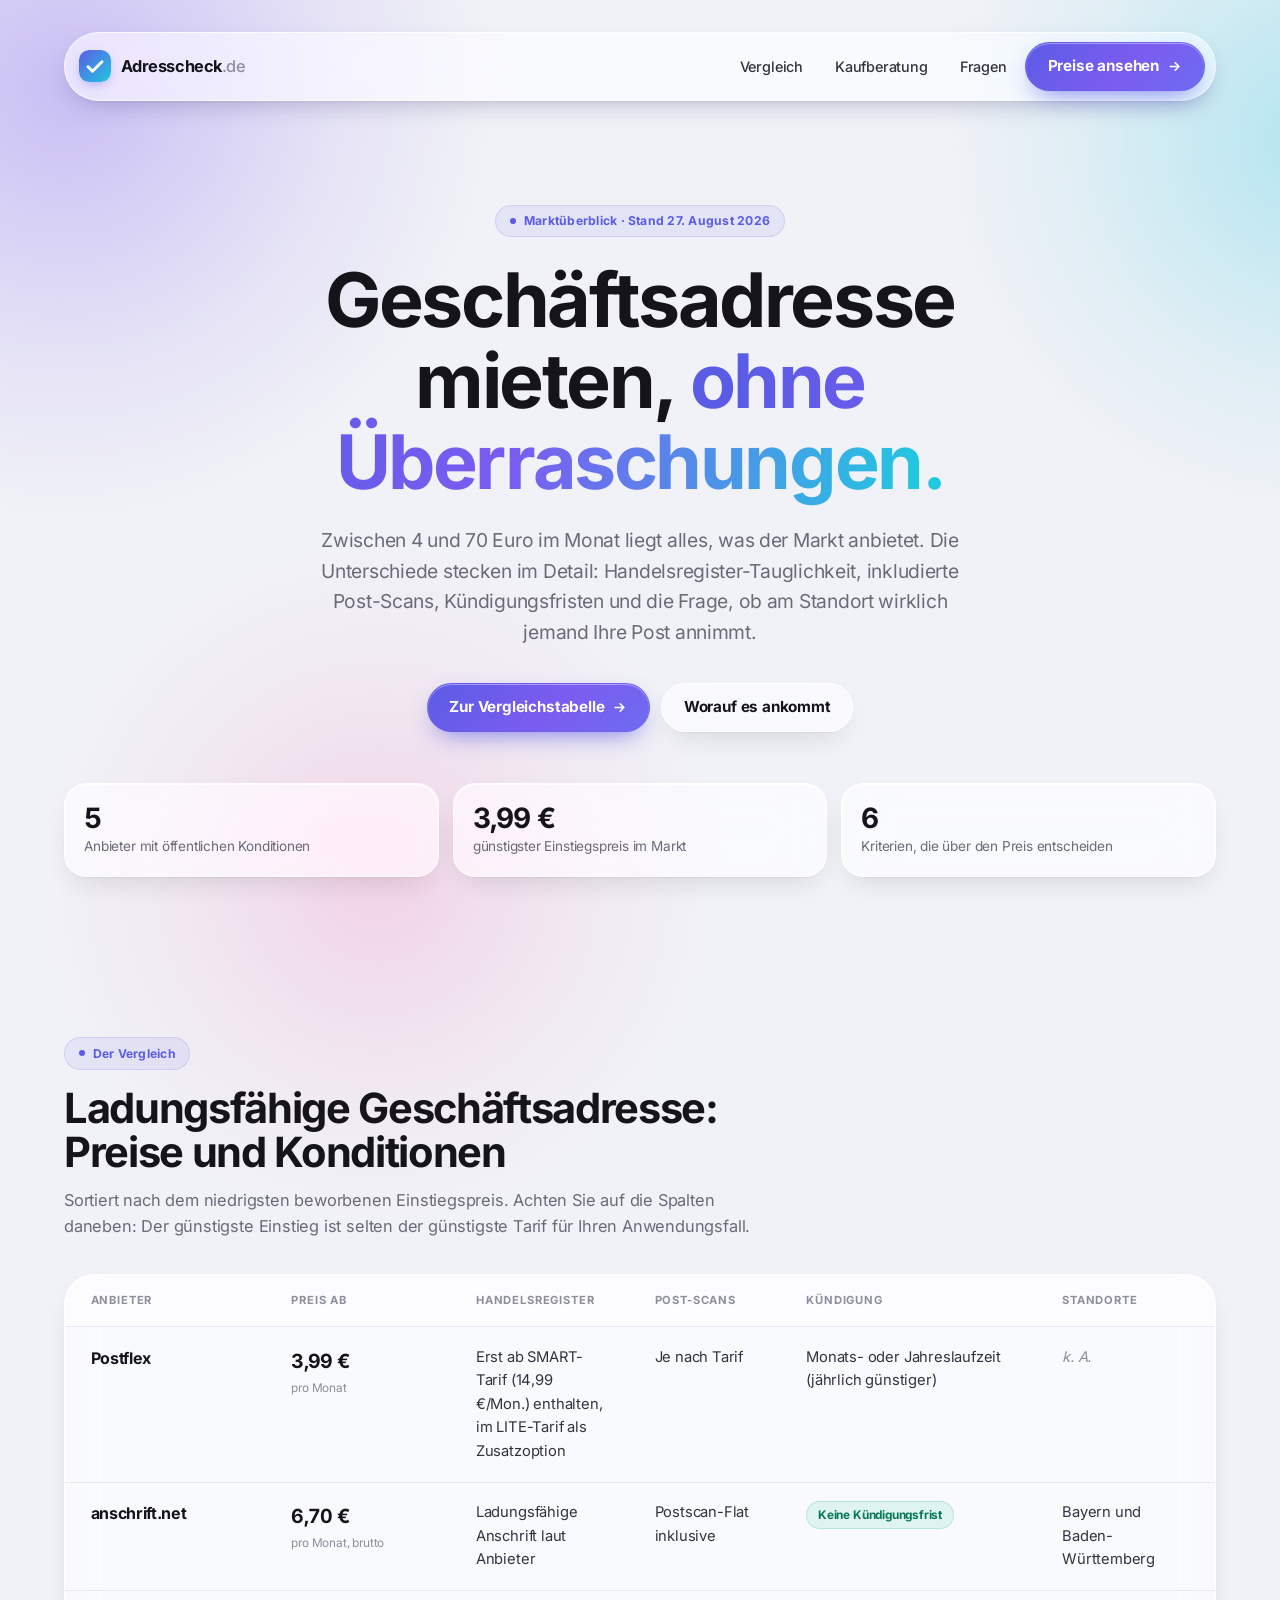
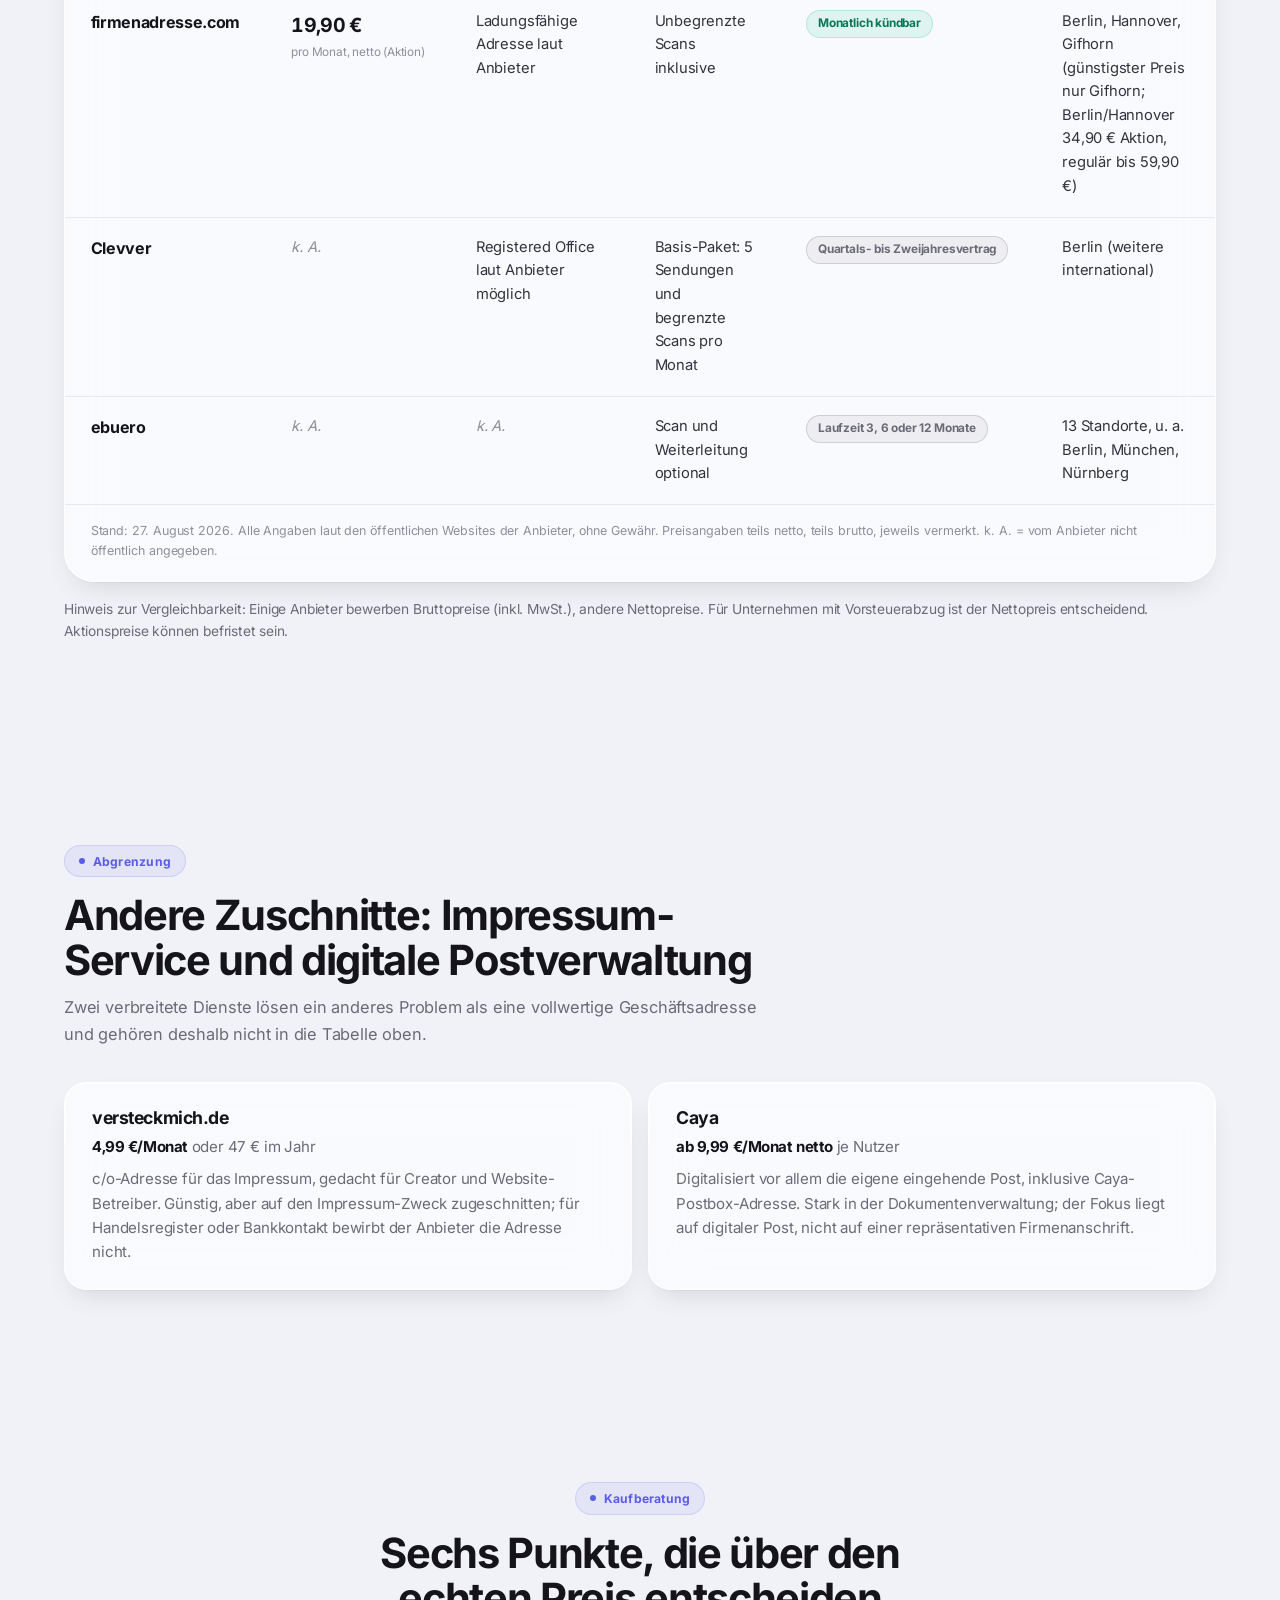
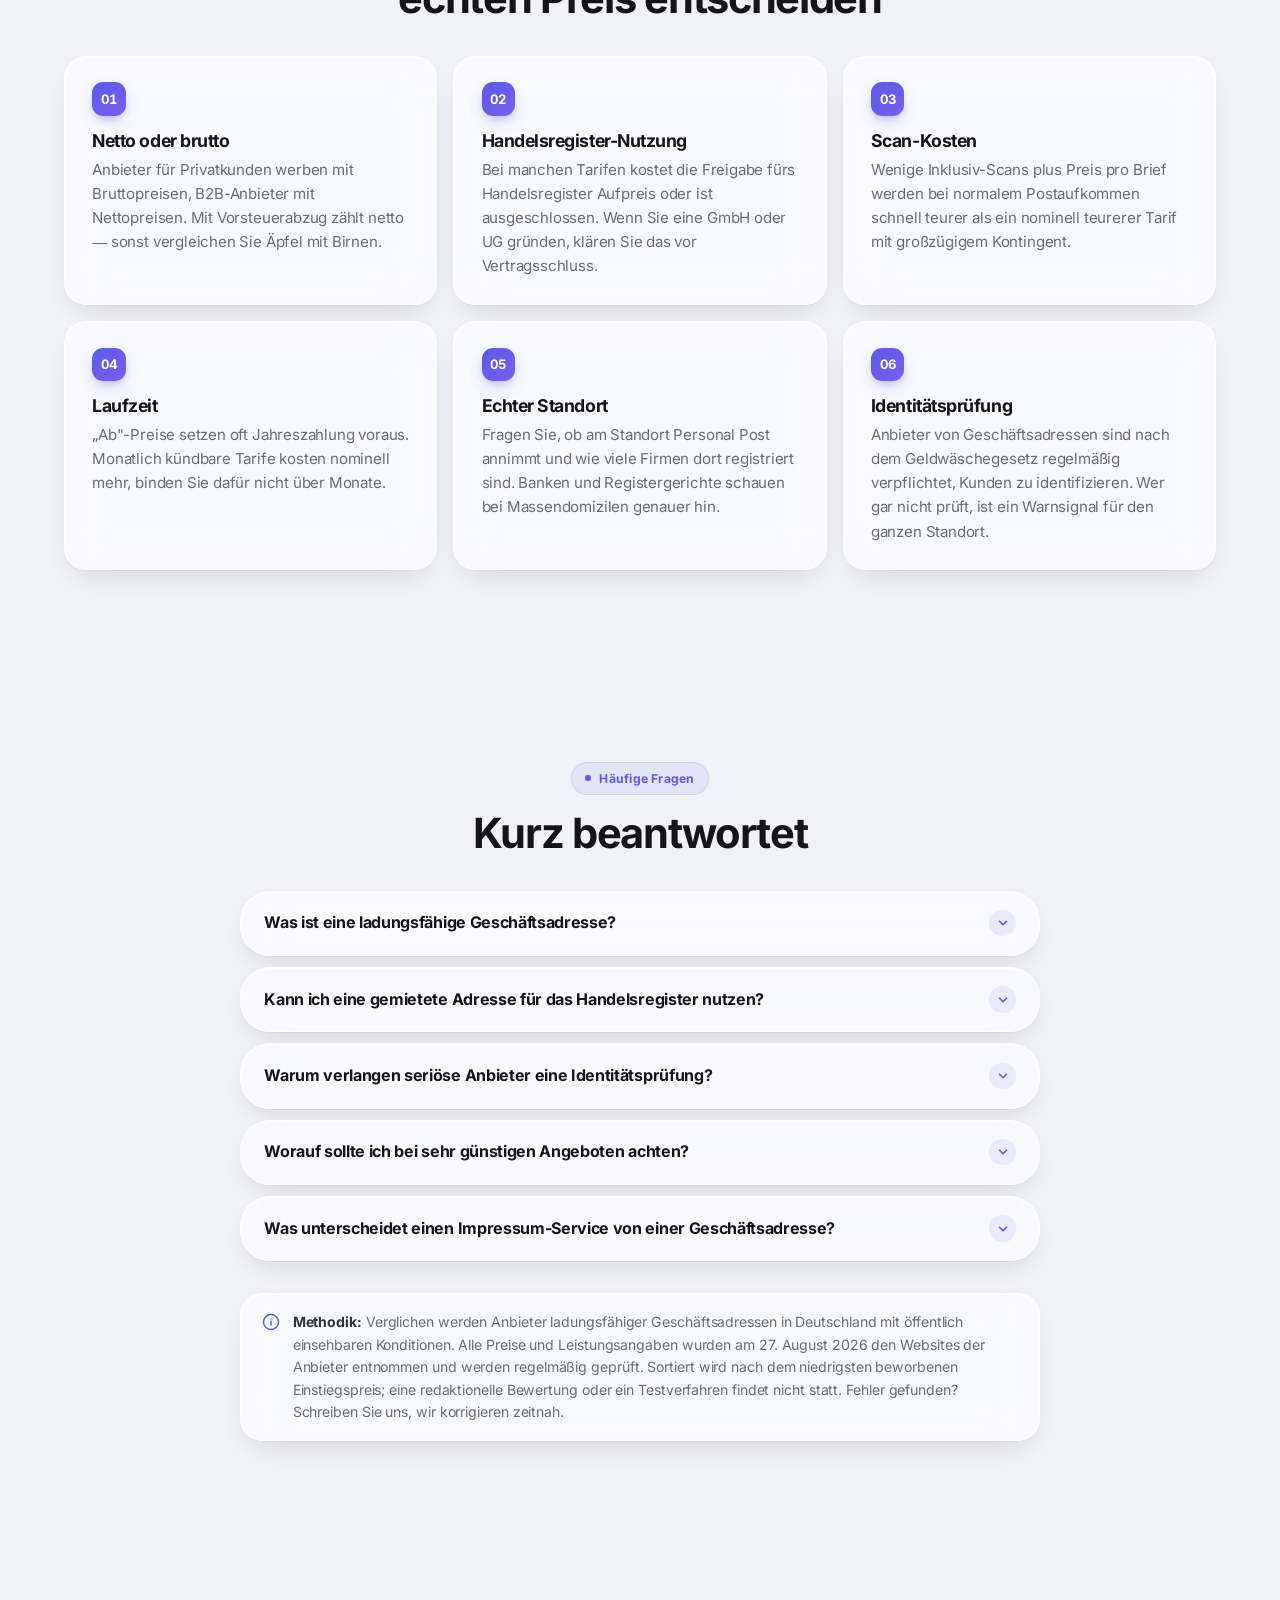
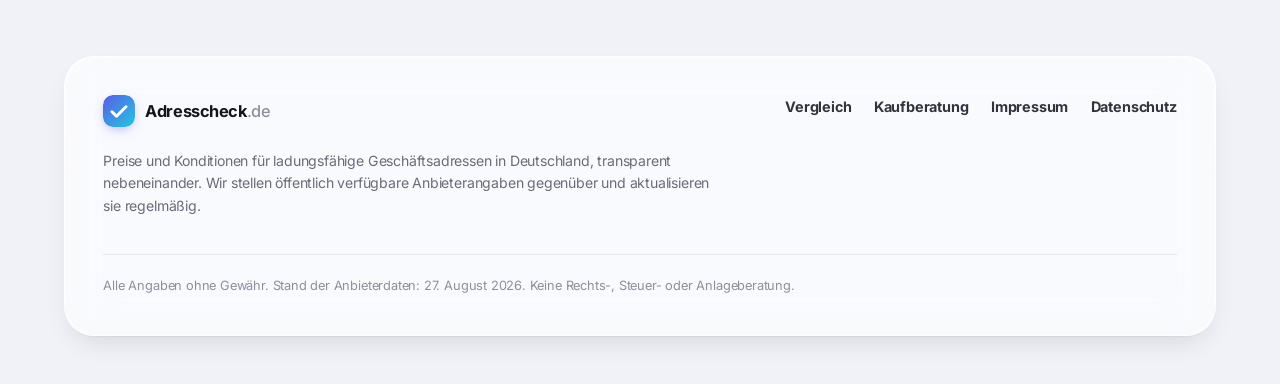
==== index.html @ 8ffc86d8 "Neues Branding Adresscheck + Liquid-Glass-Design, eigenes Angebot entfernt Eigenstaendige Marke (Wor" ====
<!DOCTYPE html>
<html lang="de">
<head>
  <meta charset="utf-8">
  <meta name="viewport" content="width=device-width, initial-scale=1">
  <title>Adresscheck — Geschäftsadresse mieten: Anbieter und Preise im Vergleich 2026</title>
  <meta name="description" content="Ladungsfähige Geschäftsadresse mieten: Anbieter im Preisvergleich (Stand August 2026). Preise, Post-Scans, Kündigungsfristen und Handelsregister-Tauglichkeit auf einen Blick.">
  <link rel="canonical" href="https://geschaeftsadressen-vergleich.de/">
  <meta name="robots" content="index,follow,max-snippet:-1,max-image-preview:large">
  <meta name="theme-color" content="#f1f2f7">
  <script>document.documentElement.classList.add("js");</script>
  <link rel="preload" href="fonts/inter-latin-700-normal.woff2" as="font" type="font/woff2" crossorigin>
  <link rel="stylesheet" href="style.css">
  <link rel="icon" href="data:image/svg+xml,%3Csvg xmlns='http://www.w3.org/2000/svg' viewBox='0 0 64 64'%3E%3Cdefs%3E%3ClinearGradient id='g' x1='0' y1='0' x2='1' y2='1'%3E%3Cstop offset='0' stop-color='%235b5ce6'/%3E%3Cstop offset='1' stop-color='%2322c7e0'/%3E%3C/linearGradient%3E%3C/defs%3E%3Crect width='64' height='64' rx='18' fill='url(%23g)'/%3E%3Cpath d='M18 33.5l9 9 19-19' stroke='white' stroke-width='6' stroke-linecap='round' stroke-linejoin='round' fill='none'/%3E%3C/svg%3E">
  <meta property="og:title" content="Adresscheck — Geschäftsadresse mieten im Vergleich 2026">
  <meta property="og:description" content="Anbieter für ladungsfähige Geschäftsadressen im Preisvergleich: Preise, Scans, Kündigung, Handelsregister-Tauglichkeit.">
  <meta property="og:type" content="website">
  <meta property="og:url" content="https://geschaeftsadressen-vergleich.de/">
  <meta property="og:locale" content="de_DE">
  <script type="application/ld+json">
  {
    "@context": "https://schema.org",
    "@type": "WebSite",
    "name": "Adresscheck",
    "alternateName": "geschaeftsadressen-vergleich.de",
    "url": "https://geschaeftsadressen-vergleich.de/",
    "inLanguage": "de"
  }
  </script>
  <script type="application/ld+json">
  {
    "@context": "https://schema.org",
    "@type": "FAQPage",
    "mainEntity": [
      {
        "@type": "Question",
        "name": "Was ist eine ladungsfähige Geschäftsadresse?",
        "acceptedAnswer": { "@type": "Answer", "text": "Eine ladungsfähige Geschäftsadresse ist eine echte Anschrift, unter der Ihnen Post und förmliche Zustellungen (etwa gerichtliche Schreiben) zugehen können. Sie eignet sich für Impressum, Rechnungen und Behördenkontakt. Ein reines Postfach ist nicht ladungsfähig." }
      },
      {
        "@type": "Question",
        "name": "Kann ich eine gemietete Adresse für das Handelsregister nutzen?",
        "acceptedAnswer": { "@type": "Answer", "text": "Das GmbH-Gesetz verlangt für die Eintragung nur eine inländische Geschäftsanschrift. Nach der Rechtsprechung der Oberlandesgerichte ist auch eine c/o-Adresse eintragungsfähig, wenn unter ihr ein Zustellungsbevollmächtigter erkennbar ist. Wichtig ist, dass am Standort tatsächlich Post angenommen wird. Fragen Sie im Zweifel Ihren Anbieter, ob die Adresse für den Handelsregister-Eintrag freigegeben ist, und klären Sie Details mit Notar oder Anwalt." }
      },
      {
        "@type": "Question",
        "name": "Warum verlangen seriöse Anbieter eine Identitätsprüfung?",
        "acceptedAnswer": { "@type": "Answer", "text": "Anbieter von Geschäftsadressen gelten nach dem Geldwäschegesetz regelmäßig als Verpflichtete und müssen ihre Kunden identifizieren. Eine Identitätsprüfung vor der Freischaltung ist deshalb ein Qualitätsmerkmal: Sie schützt die Adresse davor, durch unseriöse Nutzer belastet zu werden, was allen Kunden am Standort zugutekommt." }
      },
      {
        "@type": "Question",
        "name": "Worauf sollte ich bei sehr günstigen Angeboten achten?",
        "acceptedAnswer": { "@type": "Answer", "text": "Prüfen Sie vier Punkte: ob der Preis netto oder brutto angegeben ist, ob die Handelsregister-Nutzung im Tarif enthalten ist oder Aufpreis kostet, wie viele Post-Scans inklusive sind und ob es sich um einen Aktionspreis oder eine Jahresbindung handelt. Ein niedriger Einstiegspreis kann mit Zusatzkosten pro Brief oder eingeschränkter Nutzung verbunden sein." }
      },
      {
        "@type": "Question",
        "name": "Was unterscheidet einen Impressum-Service von einer Geschäftsadresse?",
        "acceptedAnswer": { "@type": "Answer", "text": "Impressum-Services richten sich an Creator und Website-Betreiber, die ihre Privatadresse nicht im Impressum zeigen wollen. Sie sind günstig, aber meist nicht für Handelsregister, Gewerbeanmeldung oder Bankkontakt gedacht. Eine vollwertige Geschäftsadresse deckt diese Fälle ab und wächst mit, wenn aus dem Projekt ein Unternehmen wird." }
      }
    ]
  }
  </script>
</head>
<body>
  <div class="mesh" aria-hidden="true"><span class="m1"></span><span class="m2"></span><span class="m3"></span></div>

  <header class="site-head" id="siteHead">
    <div class="wrap">
      <div class="head-pill">
        <a class="brand" href="index.html" aria-label="Adresscheck, zur Startseite">
          <svg class="brand-mark" viewBox="0 0 64 64" aria-hidden="true">
            <defs>
              <linearGradient id="bm" x1="0" y1="0" x2="1" y2="1">
                <stop offset="0" stop-color="#5b5ce6"/><stop offset="1" stop-color="#22c7e0"/>
              </linearGradient>
            </defs>
            <rect width="64" height="64" rx="18" fill="url(#bm)"/>
            <path d="M18 33.5l9 9 19-19" stroke="white" stroke-width="6" stroke-linecap="round" stroke-linejoin="round" fill="none"/>
          </svg>
          <span class="brand-name">Adresscheck<span class="tld">.de</span></span>
        </a>
        <nav class="head-nav">
          <a class="head-link" href="#vergleich">Vergleich</a>
          <a class="head-link" href="#kriterien">Kaufberatung</a>
          <a class="head-link" href="#faq">Fragen</a>
          <a class="btn btn-solid" href="#vergleich">Preise ansehen
            <svg class="arrow" width="15" height="15" viewBox="0 0 24 24" fill="none" stroke="currentColor" stroke-width="2.6" stroke-linecap="round" stroke-linejoin="round" aria-hidden="true"><path d="M5 12h14M13 6l6 6-6 6"/></svg>
          </a>
        </nav>
      </div>
    </div>
  </header>

  <main>
    <div class="hero">
      <div class="wrap">
        <span class="eyebrow" data-reveal><span class="dot"></span>Marktüberblick · Stand 27. August 2026</span>
        <h1 data-reveal style="--delay:80ms">Geschäftsadresse mieten, <span class="grad-text">ohne Überraschungen.</span></h1>
        <p class="lede" data-reveal style="--delay:160ms">Zwischen 4 und 70 Euro im Monat liegt alles, was der Markt anbietet. Die Unterschiede stecken im Detail: Handelsregister-Tauglichkeit, inkludierte Post-Scans, Kündigungsfristen und die Frage, ob am Standort wirklich jemand Ihre Post annimmt.</p>
        <div class="hero-actions" data-reveal style="--delay:240ms">
          <a class="btn btn-solid" href="#vergleich">Zur Vergleichstabelle
            <svg class="arrow" width="15" height="15" viewBox="0 0 24 24" fill="none" stroke="currentColor" stroke-width="2.6" stroke-linecap="round" stroke-linejoin="round" aria-hidden="true"><path d="M5 12h14M13 6l6 6-6 6"/></svg>
          </a>
          <a class="btn btn-glass" href="#kriterien">Worauf es ankommt</a>
        </div>
        <div class="stat-row">
          <div class="stat glass" data-reveal style="--delay:320ms">
            <span class="num">5</span>
            <span class="lab">Anbieter mit öffentlichen Konditionen</span>
          </div>
          <div class="stat glass" data-reveal style="--delay:380ms">
            <span class="num">3,99 €</span>
            <span class="lab">günstigster Einstiegspreis im Markt</span>
          </div>
          <div class="stat glass" data-reveal style="--delay:440ms">
            <span class="num">6</span>
            <span class="lab">Kriterien, die über den Preis entscheiden</span>
          </div>
        </div>
      </div>
    </div>

    <section id="vergleich">
      <div class="wrap">
        <div class="section-head" data-reveal>
          <span class="eyebrow"><span class="dot"></span>Der Vergleich</span>
          <h2>Ladungsfähige Geschäftsadresse: Preise und Konditionen</h2>
          <p>Sortiert nach dem niedrigsten beworbenen Einstiegspreis. Achten Sie auf die Spalten daneben: Der günstigste Einstieg ist selten der günstigste Tarif für Ihren Anwendungsfall.</p>
        </div>

        <div class="table-card glass" data-reveal style="--delay:100ms">
          <div class="tablewrap">
            <table>
              <caption>Stand: 27. August 2026. Alle Angaben laut den öffentlichen Websites der Anbieter, ohne Gewähr. Preisangaben teils netto, teils brutto, jeweils vermerkt. k.&nbsp;A. = vom Anbieter nicht öffentlich angegeben.</caption>
              <thead>
                <tr>
                  <th scope="col">Anbieter</th>
                  <th scope="col">Preis ab</th>
                  <th scope="col">Handelsregister</th>
                  <th scope="col">Post-Scans</th>
                  <th scope="col">Kündigung</th>
                  <th scope="col">Standorte</th>
                </tr>
              </thead>
              <tbody>
                <tr>
                  <td class="anbieter" data-label="Anbieter">Postflex</td>
                  <td class="preis" data-label="Preis ab"><span class="val">3,99 €</span><span class="unit">pro Monat</span></td>
                  <td data-label="Handelsregister">Erst ab SMART-Tarif (14,99 €/Mon.) enthalten, im LITE-Tarif als Zusatzoption</td>
                  <td data-label="Post-Scans">Je nach Tarif</td>
                  <td data-label="Kündigung">Monats- oder Jahreslaufzeit (jährlich günstiger)</td>
                  <td data-label="Standorte"><span class="ka">k.&nbsp;A.</span></td>
                </tr>
                <tr>
                  <td class="anbieter" data-label="Anbieter">anschrift.net</td>
                  <td class="preis" data-label="Preis ab"><span class="val">6,70 €</span><span class="unit">pro Monat, brutto</span></td>
                  <td data-label="Handelsregister">Ladungsfähige Anschrift laut Anbieter</td>
                  <td data-label="Post-Scans">Postscan-Flat inklusive</td>
                  <td data-label="Kündigung"><span class="chip">Keine Kündigungsfrist</span></td>
                  <td data-label="Standorte">Bayern und Baden-Württemberg</td>
                </tr>
                <tr>
                  <td class="anbieter" data-label="Anbieter">firmenadresse.com</td>
                  <td class="preis" data-label="Preis ab"><span class="val">19,90 €</span><span class="unit">pro Monat, netto (Aktion)</span></td>
                  <td data-label="Handelsregister">Ladungsfähige Adresse laut Anbieter</td>
                  <td data-label="Post-Scans">Unbegrenzte Scans inklusive</td>
                  <td data-label="Kündigung"><span class="chip">Monatlich kündbar</span></td>
                  <td data-label="Standorte">Berlin, Hannover, Gifhorn (günstigster Preis nur Gifhorn; Berlin/Hannover 34,90 € Aktion, regulär bis 59,90 €)</td>
                </tr>
                <tr>
                  <td class="anbieter" data-label="Anbieter">Clevver</td>
                  <td class="preis" data-label="Preis ab"><span class="ka">k.&nbsp;A.</span></td>
                  <td data-label="Handelsregister">Registered Office laut Anbieter möglich</td>
                  <td data-label="Post-Scans">Basis-Paket: 5 Sendungen und begrenzte Scans pro Monat</td>
                  <td data-label="Kündigung"><span class="chip neutral">Quartals- bis Zweijahresvertrag</span></td>
                  <td data-label="Standorte">Berlin (weitere international)</td>
                </tr>
                <tr>
                  <td class="anbieter" data-label="Anbieter">ebuero</td>
                  <td class="preis" data-label="Preis ab"><span class="ka">k.&nbsp;A.</span></td>
                  <td data-label="Handelsregister"><span class="ka">k.&nbsp;A.</span></td>
                  <td data-label="Post-Scans">Scan und Weiterleitung optional</td>
                  <td data-label="Kündigung"><span class="chip neutral">Laufzeit 3, 6 oder 12 Monate</span></td>
                  <td data-label="Standorte">13 Standorte, u.&nbsp;a. Berlin, München, Nürnberg</td>
                </tr>
              </tbody>
            </table>
          </div>
        </div>
        <p class="note" data-reveal>Hinweis zur Vergleichbarkeit: Einige Anbieter bewerben Bruttopreise (inkl. MwSt.), andere Nettopreise. Für Unternehmen mit Vorsteuerabzug ist der Nettopreis entscheidend. Aktionspreise können befristet sein.</p>
      </div>
    </section>

    <section>
      <div class="wrap">
        <div class="section-head" data-reveal>
          <span class="eyebrow"><span class="dot"></span>Abgrenzung</span>
          <h2>Andere Zuschnitte: Impressum-Service und digitale Postverwaltung</h2>
          <p>Zwei verbreitete Dienste lösen ein anderes Problem als eine vollwertige Geschäftsadresse und gehören deshalb nicht in die Tabelle oben.</p>
        </div>
        <div class="grid two">
          <article class="card glass" data-reveal>
            <h3>versteckmich.de</h3>
            <p><span class="price">4,99 €/Monat</span> oder 47 € im Jahr</p>
            <p>c/o-Adresse für das Impressum, gedacht für Creator und Website-Betreiber. Günstig, aber auf den Impressum-Zweck zugeschnitten; für Handelsregister oder Bankkontakt bewirbt der Anbieter die Adresse nicht.</p>
          </article>
          <article class="card glass" data-reveal style="--delay:110ms">
            <h3>Caya</h3>
            <p><span class="price">ab 9,99 €/Monat netto</span> je Nutzer</p>
            <p>Digitalisiert vor allem die eigene eingehende Post, inklusive Caya-Postbox-Adresse. Stark in der Dokumentenverwaltung; der Fokus liegt auf digitaler Post, nicht auf einer repräsentativen Firmenanschrift.</p>
          </article>
        </div>
      </div>
    </section>

    <section id="kriterien">
      <div class="wrap">
        <div class="section-head center" data-reveal>
          <span class="eyebrow"><span class="dot"></span>Kaufberatung</span>
          <h2>Sechs Punkte, die über den echten Preis entscheiden</h2>
        </div>
        <div class="grid three">
          <article class="card glass" data-reveal>
            <span class="idx">01</span>
            <h3>Netto oder brutto</h3>
            <p>Anbieter für Privatkunden werben mit Bruttopreisen, B2B-Anbieter mit Nettopreisen. Mit Vorsteuerabzug zählt netto — sonst vergleichen Sie Äpfel mit Birnen.</p>
          </article>
          <article class="card glass" data-reveal style="--delay:70ms">
            <span class="idx">02</span>
            <h3>Handelsregister-Nutzung</h3>
            <p>Bei manchen Tarifen kostet die Freigabe fürs Handelsregister Aufpreis oder ist ausgeschlossen. Wenn Sie eine GmbH oder UG gründen, klären Sie das vor Vertragsschluss.</p>
          </article>
          <article class="card glass" data-reveal style="--delay:140ms">
            <span class="idx">03</span>
            <h3>Scan-Kosten</h3>
            <p>Wenige Inklusiv-Scans plus Preis pro Brief werden bei normalem Postaufkommen schnell teurer als ein nominell teurerer Tarif mit großzügigem Kontingent.</p>
          </article>
          <article class="card glass" data-reveal>
            <span class="idx">04</span>
            <h3>Laufzeit</h3>
            <p>„Ab"-Preise setzen oft Jahreszahlung voraus. Monatlich kündbare Tarife kosten nominell mehr, binden Sie dafür nicht über Monate.</p>
          </article>
          <article class="card glass" data-reveal style="--delay:70ms">
            <span class="idx">05</span>
            <h3>Echter Standort</h3>
            <p>Fragen Sie, ob am Standort Personal Post annimmt und wie viele Firmen dort registriert sind. Banken und Registergerichte schauen bei Massendomizilen genauer hin.</p>
          </article>
          <article class="card glass" data-reveal style="--delay:140ms">
            <span class="idx">06</span>
            <h3>Identitätsprüfung</h3>
            <p>Anbieter von Geschäftsadressen sind nach dem Geldwäschegesetz regelmäßig verpflichtet, Kunden zu identifizieren. Wer gar nicht prüft, ist ein Warnsignal für den ganzen Standort.</p>
          </article>
        </div>
      </div>
    </section>

    <section id="faq">
      <div class="wrap-narrow">
        <div class="section-head center" data-reveal>
          <span class="eyebrow"><span class="dot"></span>Häufige Fragen</span>
          <h2>Kurz beantwortet</h2>
        </div>
        <div class="faq">
          <details class="glass" data-reveal>
            <summary>Was ist eine ladungsfähige Geschäftsadresse?
              <span class="chev"><svg width="14" height="14" viewBox="0 0 24 24" fill="none" stroke="currentColor" stroke-width="2.8" stroke-linecap="round" stroke-linejoin="round" aria-hidden="true"><path d="m6 9 6 6 6-6"/></svg></span>
            </summary>
            <div class="faq-body"><div><p>Eine echte Anschrift, unter der Ihnen Post und förmliche Zustellungen (etwa gerichtliche Schreiben) zugehen können. Sie eignet sich für Impressum, Rechnungen und Behördenkontakt. Ein reines Postfach ist nicht ladungsfähig.</p></div></div>
          </details>
          <details class="glass" data-reveal>
            <summary>Kann ich eine gemietete Adresse für das Handelsregister nutzen?
              <span class="chev"><svg width="14" height="14" viewBox="0 0 24 24" fill="none" stroke="currentColor" stroke-width="2.8" stroke-linecap="round" stroke-linejoin="round" aria-hidden="true"><path d="m6 9 6 6 6-6"/></svg></span>
            </summary>
            <div class="faq-body"><div><p>Das GmbH-Gesetz verlangt für die Eintragung nur eine inländische Geschäftsanschrift. Nach der Rechtsprechung der Oberlandesgerichte ist auch eine c/o-Adresse eintragungsfähig, wenn unter ihr ein Zustellungsbevollmächtigter erkennbar ist. Wichtig ist, dass am Standort tatsächlich Post angenommen wird. Fragen Sie im Zweifel Ihren Anbieter, ob die Adresse für den Handelsregister-Eintrag freigegeben ist, und klären Sie Details mit Notar oder Anwalt.</p></div></div>
          </details>
          <details class="glass" data-reveal>
            <summary>Warum verlangen seriöse Anbieter eine Identitätsprüfung?
              <span class="chev"><svg width="14" height="14" viewBox="0 0 24 24" fill="none" stroke="currentColor" stroke-width="2.8" stroke-linecap="round" stroke-linejoin="round" aria-hidden="true"><path d="m6 9 6 6 6-6"/></svg></span>
            </summary>
            <div class="faq-body"><div><p>Anbieter von Geschäftsadressen gelten nach dem Geldwäschegesetz regelmäßig als Verpflichtete und müssen ihre Kunden identifizieren. Eine Identitätsprüfung vor der Freischaltung ist deshalb ein Qualitätsmerkmal: Sie schützt die Adresse davor, durch unseriöse Nutzer belastet zu werden, was allen Kunden am Standort zugutekommt.</p></div></div>
          </details>
          <details class="glass" data-reveal>
            <summary>Worauf sollte ich bei sehr günstigen Angeboten achten?
              <span class="chev"><svg width="14" height="14" viewBox="0 0 24 24" fill="none" stroke="currentColor" stroke-width="2.8" stroke-linecap="round" stroke-linejoin="round" aria-hidden="true"><path d="m6 9 6 6 6-6"/></svg></span>
            </summary>
            <div class="faq-body"><div><p>Prüfen Sie vier Punkte: ob der Preis netto oder brutto angegeben ist, ob die Handelsregister-Nutzung im Tarif enthalten ist oder Aufpreis kostet, wie viele Post-Scans inklusive sind und ob es sich um einen Aktionspreis oder eine Jahresbindung handelt. Ein niedriger Einstiegspreis kann mit Zusatzkosten pro Brief oder eingeschränkter Nutzung verbunden sein.</p></div></div>
          </details>
          <details class="glass" data-reveal>
            <summary>Was unterscheidet einen Impressum-Service von einer Geschäftsadresse?
              <span class="chev"><svg width="14" height="14" viewBox="0 0 24 24" fill="none" stroke="currentColor" stroke-width="2.8" stroke-linecap="round" stroke-linejoin="round" aria-hidden="true"><path d="m6 9 6 6 6-6"/></svg></span>
            </summary>
            <div class="faq-body"><div><p>Impressum-Services richten sich an Creator und Website-Betreiber, die ihre Privatadresse nicht im Impressum zeigen wollen. Sie sind günstig, aber meist nicht für Handelsregister, Gewerbeanmeldung oder Bankkontakt gedacht. Eine vollwertige Geschäftsadresse deckt diese Fälle ab und wächst mit, wenn aus dem Projekt ein Unternehmen wird.</p></div></div>
          </details>
        </div>

        <div class="disclosure glass" data-reveal style="margin-top:2rem">
          <svg width="18" height="18" viewBox="0 0 24 24" fill="none" stroke="currentColor" stroke-width="2" stroke-linecap="round" stroke-linejoin="round" aria-hidden="true"><circle cx="12" cy="12" r="10"/><path d="M12 16v-5M12 8h.01"/></svg>
          <div><strong>Methodik:</strong> Verglichen werden Anbieter ladungsfähiger Geschäftsadressen in Deutschland mit öffentlich einsehbaren Konditionen. Alle Preise und Leistungsangaben wurden am 27. August 2026 den Websites der Anbieter entnommen und werden regelmäßig geprüft. Sortiert wird nach dem niedrigsten beworbenen Einstiegspreis; eine redaktionelle Bewertung oder ein Testverfahren findet nicht statt. Fehler gefunden? Schreiben Sie uns, wir korrigieren zeitnah.</div>
        </div>
      </div>
    </section>
  </main>

  <footer class="site">
    <div class="wrap">
      <div class="foot-card glass">
        <div class="foot-top">
          <div>
            <a class="brand" href="index.html" style="margin-bottom:.7rem">
              <svg class="brand-mark" viewBox="0 0 64 64" aria-hidden="true">
                <defs><linearGradient id="bm2" x1="0" y1="0" x2="1" y2="1"><stop offset="0" stop-color="#5b5ce6"/><stop offset="1" stop-color="#22c7e0"/></linearGradient></defs>
                <rect width="64" height="64" rx="18" fill="url(#bm2)"/>
                <path d="M18 33.5l9 9 19-19" stroke="white" stroke-width="6" stroke-linecap="round" stroke-linejoin="round" fill="none"/>
              </svg>
              <span class="brand-name">Adresscheck<span class="tld">.de</span></span>
            </a>
            <p>Preise und Konditionen für ladungsfähige Geschäftsadressen in Deutschland, transparent nebeneinander. Wir stellen öffentlich verfügbare Anbieterangaben gegenüber und aktualisieren sie regelmäßig.</p>
          </div>
          <nav>
            <a href="#vergleich">Vergleich</a>
            <a href="#kriterien">Kaufberatung</a>
            <a href="impressum.html">Impressum</a>
            <a href="datenschutz.html">Datenschutz</a>
          </nav>
        </div>
        <div class="foot-legal">
          Alle Angaben ohne Gewähr. Stand der Anbieterdaten: 27. August 2026. Keine Rechts-, Steuer- oder Anlageberatung.
        </div>
      </div>
    </div>
  </footer>

  <script src="main.js" defer></script>
</body>
</html>
---- style.css ----
/* ============================================================
   Adresscheck — Liquid-Glass-Design
   Helle Mesh-Flaeche, schwebende Glasflaechen, weiche Federungen.
   Fonts: System (SF Pro auf Apple) mit lokal gebundeltem Inter als
   Fallback — kein Font-CDN, kein Tracking, kein Consent noetig.
   ============================================================ */

@font-face {
  font-family: "Inter";
  font-style: normal;
  font-weight: 400;
  font-display: swap;
  src: url("fonts/inter-latin-400-normal.woff2") format("woff2");
  unicode-range: U+0000-00FF, U+2013, U+2019, U+201E, U+201C, U+20AC;
}
@font-face {
  font-family: "Inter";
  font-style: normal;
  font-weight: 500;
  font-display: swap;
  src: url("fonts/inter-latin-500-normal.woff2") format("woff2");
  unicode-range: U+0000-00FF, U+2013, U+2019, U+201E, U+201C, U+20AC;
}
@font-face {
  font-family: "Inter";
  font-style: normal;
  font-weight: 700;
  font-display: swap;
  src: url("fonts/inter-latin-700-normal.woff2") format("woff2");
  unicode-range: U+0000-00FF, U+2013, U+2019, U+201E, U+201C, U+20AC;
}
@font-face {
  font-family: "Inter";
  font-style: normal;
  font-weight: 800;
  font-display: swap;
  src: url("fonts/inter-latin-800-normal.woff2") format("woff2");
  unicode-range: U+0000-00FF, U+2013, U+2019, U+201E, U+201C, U+20AC;
}

:root {
  --ink: #14141a;
  --ink-2: #33333d;
  --muted: #6b6b78;
  --muted-2: #8e8e9c;
  --canvas: #f1f2f7;
  --line: rgba(20, 20, 26, 0.08);
  --line-strong: rgba(20, 20, 26, 0.14);

  --brand: #5b5ce6;
  --brand-2: #7b5cf0;
  --cyan: #22c7e0;
  --pink: #f472b6;
  --good: #10b981;

  /* Glas */
  --glass: rgba(255, 255, 255, 0.62);
  --glass-strong: rgba(255, 255, 255, 0.8);
  --glass-line: rgba(255, 255, 255, 0.75);
  --glass-blur: saturate(180%) blur(24px);

  --r-lg: 30px;
  --r-md: 22px;
  --r-sm: 14px;

  --shadow-glass: 0 1px 1px rgba(20, 20, 26, 0.04), 0 12px 30px -12px rgba(20, 20, 26, 0.16);
  --shadow-float: 0 2px 4px rgba(20, 20, 26, 0.05), 0 28px 60px -24px rgba(30, 25, 90, 0.35);

  /* Apple-typische Feder */
  --spring: cubic-bezier(0.32, 0.72, 0, 1);

  --font: -apple-system, BlinkMacSystemFont, "SF Pro Display", "SF Pro Text",
    "Segoe UI Variable Display", "Segoe UI", Inter, Roboto, sans-serif;
}

* { box-sizing: border-box; }
html { scroll-behavior: smooth; scroll-padding-top: 6.5rem; }

body {
  margin: 0;
  background: var(--canvas);
  color: var(--ink);
  font-family: var(--font);
  font-size: 17px;
  line-height: 1.6;
  letter-spacing: -0.011em;
  -webkit-font-smoothing: antialiased;
  text-rendering: optimizeLegibility;
  overflow-x: hidden;
}

/* ---------- Mesh-Hintergrund (fix, ohne filter:blur) ---------- */
.mesh {
  position: fixed;
  inset: -20%;
  z-index: -2;
  pointer-events: none;
}
.mesh span {
  position: absolute;
  display: block;
  border-radius: 50%;
  will-change: transform;
}
.mesh .m1 {
  width: 70vw; height: 70vw;
  top: -14vw; left: -10vw;
  background: radial-gradient(circle at 50% 50%, rgba(123, 92, 240, 0.34), rgba(123, 92, 240, 0.1) 42%, transparent 68%);
  animation: float1 34s var(--spring) infinite alternate;
}
.mesh .m2 {
  width: 62vw; height: 62vw;
  top: -6vw; right: -14vw;
  background: radial-gradient(circle at 50% 50%, rgba(34, 199, 224, 0.3), rgba(34, 199, 224, 0.08) 44%, transparent 68%);
  animation: float2 40s var(--spring) infinite alternate;
}
.mesh .m3 {
  width: 55vw; height: 55vw;
  bottom: -12vw; left: 22vw;
  background: radial-gradient(circle at 50% 50%, rgba(244, 114, 182, 0.24), rgba(244, 114, 182, 0.06) 44%, transparent 68%);
  animation: float3 46s var(--spring) infinite alternate;
}
@keyframes float1 { from { transform: none; } to { transform: translate3d(6vw, 5vw, 0) scale(1.12); } }
@keyframes float2 { from { transform: none; } to { transform: translate3d(-7vw, 7vw, 0) scale(1.16); } }
@keyframes float3 { from { transform: none; } to { transform: translate3d(5vw, -5vw, 0) scale(1.1); } }

/* ---------- Layout ---------- */
.wrap { width: min(72rem, 100% - clamp(1.6rem, 6vw, 5rem)); margin-inline: auto; }
.wrap-narrow { width: min(50rem, 100% - clamp(1.6rem, 6vw, 5rem)); margin-inline: auto; }
section { padding: clamp(3.2rem, 8vw, 6rem) 0; }

a { color: var(--brand); text-decoration: none; }
a:hover { color: var(--brand-2); }
a:focus-visible, button:focus-visible, summary:focus-visible {
  outline: 2.5px solid var(--brand);
  outline-offset: 3px;
  border-radius: 8px;
}
h1, h2, h3 { margin: 0; line-height: 1.08; letter-spacing: -0.032em; text-wrap: balance; font-weight: 700; }
p { margin: 0.7rem 0; }

.grad-text {
  background: linear-gradient(102deg, var(--brand) 8%, var(--brand-2) 45%, var(--cyan) 96%);
  -webkit-background-clip: text;
  background-clip: text;
  color: transparent;
}

.eyebrow {
  display: inline-flex;
  align-items: center;
  gap: 0.5rem;
  font-size: 0.76rem;
  font-weight: 600;
  letter-spacing: 0.02em;
  color: var(--brand);
  background: rgba(91, 92, 230, 0.09);
  border: 1px solid rgba(91, 92, 230, 0.16);
  border-radius: 999px;
  padding: 0.34rem 0.85rem;
}
.eyebrow .dot { width: 6px; height: 6px; border-radius: 50%; background: currentColor; }

/* ---------- Glas-Grundform ---------- */
.glass {
  background: var(--glass);
  -webkit-backdrop-filter: var(--glass-blur);
  backdrop-filter: var(--glass-blur);
  border: 1px solid var(--glass-line);
  border-radius: var(--r-lg);
  box-shadow: var(--shadow-glass);
  position: relative;
}
/* Spekular-Kante oben — der typische Liquid-Glass-Lichtsaum */
.glass::before {
  content: "";
  position: absolute;
  inset: 0;
  border-radius: inherit;
  padding: 1px;
  background: linear-gradient(180deg, rgba(255, 255, 255, 0.95), rgba(255, 255, 255, 0) 42%);
  -webkit-mask: linear-gradient(#000 0 0) content-box, linear-gradient(#000 0 0);
  -webkit-mask-composite: xor;
  mask: linear-gradient(#000 0 0) content-box, linear-gradient(#000 0 0);
  mask-composite: exclude;
  pointer-events: none;
}

/* ---------- Reveals ---------- */
html.js [data-reveal] {
  opacity: 0;
  transform: translateY(22px) scale(0.985);
  transition: opacity 0.85s var(--spring), transform 0.85s var(--spring);
  transition-delay: var(--delay, 0ms);
}
html.js [data-reveal].is-visible { opacity: 1; transform: none; }
@media (prefers-reduced-motion: reduce) {
  html { scroll-behavior: auto; }
  html.js [data-reveal] { opacity: 1; transform: none; transition: none; }
  *, *::before, *::after { animation: none !important; }
}

/* ---------- Header: schwebende Glas-Pille ---------- */
.site-head {
  position: sticky;
  top: clamp(0.6rem, 1.4vw, 1rem);
  z-index: 100;
  padding-top: clamp(0.6rem, 1.4vw, 1rem);
}
.head-pill {
  display: flex;
  align-items: center;
  justify-content: space-between;
  gap: 1rem;
  padding: 0.55rem 0.65rem 0.55rem 0.85rem;
  border-radius: 999px;
  background: rgba(255, 255, 255, 0.58);
  -webkit-backdrop-filter: saturate(180%) blur(20px);
  backdrop-filter: saturate(180%) blur(20px);
  border: 1px solid rgba(255, 255, 255, 0.7);
  box-shadow: 0 1px 1px rgba(20, 20, 26, 0.04), 0 10px 30px -14px rgba(30, 25, 90, 0.4);
  transition: background 0.5s var(--spring), box-shadow 0.5s var(--spring), transform 0.5s var(--spring);
}
.site-head.is-scrolled .head-pill {
  background: rgba(255, 255, 255, 0.78);
  box-shadow: 0 1px 1px rgba(20, 20, 26, 0.05), 0 16px 40px -18px rgba(30, 25, 90, 0.5);
}
.brand { display: inline-flex; align-items: center; gap: 0.62rem; color: var(--ink); }
.brand:hover { color: var(--ink); }
.brand-mark { width: 32px; height: 32px; border-radius: 10px; display: block; flex: none; box-shadow: 0 4px 12px -4px rgba(91, 92, 230, 0.6); }
.brand-name { font-weight: 700; font-size: 1.02rem; letter-spacing: -0.026em; }
.brand-name .tld { color: var(--muted-2); font-weight: 500; }
.head-nav { display: flex; align-items: center; gap: 0.3rem; }
.head-link {
  font-size: 0.9rem;
  font-weight: 500;
  color: var(--ink-2);
  padding: 0.5rem 0.85rem;
  border-radius: 999px;
  transition: background 0.3s var(--spring), color 0.3s var(--spring);
}
.head-link:hover { background: rgba(20, 20, 26, 0.05); color: var(--ink); }
@media (max-width: 720px) {
  .head-link { display: none; }
  .head-pill .btn { white-space: nowrap; font-size: 0.88rem; padding: 0.6rem 1.05rem; }
  .brand-name { font-size: 0.95rem; }
}
@media (max-width: 380px) { .brand-name .tld { display: none; } }

/* ---------- Buttons ---------- */
.btn {
  display: inline-flex;
  align-items: center;
  gap: 0.5rem;
  font-family: inherit;
  font-size: 0.95rem;
  font-weight: 600;
  letter-spacing: -0.012em;
  border-radius: 999px;
  padding: 0.72rem 1.35rem;
  border: 1px solid transparent;
  position: relative;
  overflow: hidden;
  transition: transform 0.45s var(--spring), box-shadow 0.45s var(--spring), background 0.3s ease;
  cursor: pointer;
}
.btn-solid {
  background: linear-gradient(135deg, var(--brand), var(--brand-2) 55%, #6d6bf0);
  color: #fff;
  box-shadow: 0 1px 1px rgba(255, 255, 255, 0.4) inset, 0 10px 26px -10px rgba(91, 92, 230, 0.85);
}
.btn-solid:hover { color: #fff; transform: translateY(-2px) scale(1.015); box-shadow: 0 1px 1px rgba(255,255,255,0.5) inset, 0 16px 34px -10px rgba(91, 92, 230, 0.95); }
.btn-solid::after { /* Specular-Sweep */
  content: "";
  position: absolute;
  top: 0; left: -60%;
  width: 40%; height: 100%;
  background: linear-gradient(100deg, transparent, rgba(255, 255, 255, 0.45), transparent);
  transform: skewX(-18deg);
  transition: left 0.75s var(--spring);
}
.btn-solid:hover::after { left: 120%; }
.btn-glass {
  background: rgba(255, 255, 255, 0.55);
  -webkit-backdrop-filter: saturate(180%) blur(18px);
  backdrop-filter: saturate(180%) blur(18px);
  border-color: rgba(255, 255, 255, 0.8);
  color: var(--ink);
  box-shadow: var(--shadow-glass);
}
.btn-glass:hover { color: var(--ink); transform: translateY(-2px); background: rgba(255, 255, 255, 0.72); }
.btn .arrow { transition: transform 0.45s var(--spring); }
.btn:hover .arrow { transform: translateX(4px); }

/* ---------- Hero ---------- */
.hero { padding: clamp(4.5rem, 11vw, 7.5rem) 0 clamp(2.6rem, 6vw, 4rem); text-align: center; }
.hero h1 {
  font-size: clamp(2.5rem, 6.6vw, 4.7rem);
  font-weight: 700;
  margin: 1.35rem auto 0;
  max-width: 15ch;
}
.hero .lede {
  margin: 1.4rem auto 0;
  max-width: 40rem;
  font-size: clamp(1.03rem, 1.5vw, 1.2rem);
  color: var(--muted);
  letter-spacing: -0.014em;
}
.hero-actions { margin-top: 2.2rem; display: flex; flex-wrap: wrap; gap: 0.7rem; justify-content: center; }

.stat-row {
  margin-top: 3.2rem;
  display: grid;
  grid-template-columns: repeat(3, 1fr);
  gap: 0.85rem;
}
@media (max-width: 640px) { .stat-row { grid-template-columns: 1fr; } }
.stat {
  border-radius: var(--r-md);
  padding: 1.15rem 1.2rem;
  text-align: left;
}
.stat .num {
  display: block;
  font-size: 1.75rem;
  font-weight: 700;
  letter-spacing: -0.04em;
  font-variant-numeric: tabular-nums;
  line-height: 1.1;
}
.stat .lab { display: block; margin-top: 0.15rem; font-size: 0.85rem; color: var(--muted); }

/* ---------- Section-Kopf ---------- */
.section-head { max-width: 44rem; margin-bottom: 2.2rem; }
.section-head.center { margin-inline: auto; text-align: center; }
.section-head h2 { font-size: clamp(1.75rem, 3.6vw, 2.6rem); margin-top: 1rem; }
.section-head p { color: var(--muted); margin-bottom: 0; font-size: 1.02rem; }

/* ---------- Tabelle ---------- */
.table-card { border-radius: var(--r-lg); overflow: hidden; }
.tablewrap { overflow-x: auto; border-radius: inherit; }
table { border-collapse: collapse; width: 100%; min-width: 58rem; font-size: 0.92rem; }
caption {
  caption-side: bottom;
  text-align: left;
  font-size: 0.78rem;
  color: var(--muted-2);
  padding: 1rem 1.6rem 1.25rem;
  border-top: 1px solid var(--line);
  letter-spacing: -0.006em;
}
thead th {
  text-align: left;
  font-size: 0.7rem;
  font-weight: 600;
  text-transform: uppercase;
  letter-spacing: 0.075em;
  color: var(--muted-2);
  padding: 1.05rem 1.6rem;
  border-bottom: 1px solid var(--line);
  white-space: nowrap;
  background: rgba(255, 255, 255, 0.4);
}
tbody td { padding: 1.15rem 1.6rem; border-bottom: 1px solid var(--line); vertical-align: top; color: var(--ink-2); }
tbody tr { transition: background 0.35s var(--spring); }
tbody tr:hover { background: rgba(255, 255, 255, 0.55); }
tbody tr:last-child td { border-bottom: none; }
td.anbieter { font-weight: 650; color: var(--ink); white-space: nowrap; font-size: 1rem; letter-spacing: -0.02em; }
td.preis { white-space: nowrap; }
td.preis .val { font-size: 1.22rem; font-weight: 700; letter-spacing: -0.035em; font-variant-numeric: tabular-nums; color: var(--ink); display: block; }
td.preis .unit { display: block; font-size: 0.74rem; color: var(--muted-2); margin-top: 0.1rem; }
.ka { color: var(--muted-2); font-style: italic; }
.chip {
  display: inline-block;
  font-size: 0.74rem;
  font-weight: 600;
  border-radius: 999px;
  padding: 0.22rem 0.68rem;
  background: rgba(16, 185, 129, 0.11);
  color: #067a55;
  border: 1px solid rgba(16, 185, 129, 0.2);
  white-space: nowrap;
}
.chip.neutral { background: rgba(20, 20, 26, 0.05); color: var(--muted); border-color: var(--line-strong); }

@media (max-width: 800px) {
  /* Flex-Spalte statt Tabelle: so bleibt die Quellenangabe unten stehen,
     obwohl caption-side bei display:block nicht mehr greift. */
  table { display: flex; flex-direction: column; min-width: 0; }
  tbody { display: block; order: 1; }
  caption { display: block; order: 2; }
  tr, td { display: block; }
  thead { display: none; }
  tbody tr { padding: 1.25rem 1.35rem; border-bottom: 1px solid var(--line); }
  tbody td { border: none; padding: 0.3rem 0; }
  td.anbieter { font-size: 1.15rem; padding-bottom: 0.5rem; }
  tbody td[data-label]:not(.anbieter)::before {
    content: attr(data-label);
    display: block;
    font-size: 0.66rem;
    font-weight: 600;
    text-transform: uppercase;
    letter-spacing: 0.08em;
    color: var(--muted-2);
    margin-bottom: 0.1rem;
  }
  td.preis .val { display: inline; }
  td.preis .unit { display: inline; margin-left: 0.35rem; }
  caption { padding: 1rem 1.35rem 1.2rem; }
}

.note { font-size: 0.86rem; color: var(--muted); margin-top: 1rem; }

/* ---------- Karten-Raster ---------- */
.grid { display: grid; gap: 1rem; }
.grid.two { grid-template-columns: repeat(auto-fit, minmax(19rem, 1fr)); }
.grid.three { grid-template-columns: repeat(auto-fit, minmax(17.5rem, 1fr)); }

.card {
  border-radius: var(--r-md);
  padding: 1.6rem 1.7rem;
  transition: transform 0.55s var(--spring), box-shadow 0.55s var(--spring), background 0.4s ease;
}
.card:hover { transform: translateY(-5px); box-shadow: var(--shadow-float); background: rgba(255, 255, 255, 0.75); }
.card h3 { font-size: 1.1rem; letter-spacing: -0.026em; }
.card p { font-size: 0.94rem; color: var(--muted); margin: 0.5rem 0 0; }
.card .price { font-weight: 700; color: var(--ink); letter-spacing: -0.03em; font-variant-numeric: tabular-nums; }

.card .idx {
  display: inline-flex;
  align-items: center;
  justify-content: center;
  width: 2.1rem; height: 2.1rem;
  border-radius: 11px;
  font-size: 0.82rem;
  font-weight: 700;
  font-variant-numeric: tabular-nums;
  color: #fff;
  background: linear-gradient(135deg, var(--brand), var(--brand-2));
  box-shadow: 0 6px 16px -6px rgba(91, 92, 230, 0.8);
  margin-bottom: 0.95rem;
}

/* ---------- FAQ ---------- */
.faq { display: grid; gap: 0.7rem; }
details { border-radius: var(--r-md); overflow: hidden; transition: background 0.4s ease; }
details[open] { background: rgba(255, 255, 255, 0.76); }
summary {
  cursor: pointer;
  list-style: none;
  display: flex;
  align-items: center;
  justify-content: space-between;
  gap: 1rem;
  font-weight: 600;
  font-size: 1rem;
  letter-spacing: -0.02em;
  padding: 1.15rem 1.45rem;
}
summary::-webkit-details-marker { display: none; }
summary .chev {
  flex: none;
  width: 1.65rem; height: 1.65rem;
  display: grid; place-items: center;
  border-radius: 50%;
  background: rgba(91, 92, 230, 0.1);
  color: var(--brand);
  transition: transform 0.5s var(--spring), background 0.3s ease;
}
details[open] summary .chev { transform: rotate(180deg); background: rgba(91, 92, 230, 0.16); }
.faq-body { display: grid; grid-template-rows: 0fr; transition: grid-template-rows 0.55s var(--spring); }
details[open] .faq-body { grid-template-rows: 1fr; }
.faq-body > div { overflow: hidden; }
.faq-body p { color: var(--muted); font-size: 0.95rem; margin: 0; padding: 0 1.45rem 1.3rem; }

/* ---------- Transparenz / Methodik ---------- */
.disclosure {
  display: flex;
  gap: 0.8rem;
  align-items: flex-start;
  border-radius: var(--r-md);
  padding: 1.05rem 1.3rem;
  font-size: 0.88rem;
  color: var(--muted);
  letter-spacing: -0.006em;
}
.disclosure svg { flex: none; margin-top: 0.12rem; color: var(--brand); }
.disclosure strong { color: var(--ink-2); font-weight: 600; }

/* ---------- Footer ---------- */
footer.site { margin-top: clamp(2rem, 6vw, 4rem); padding: clamp(2.4rem, 5vw, 3.4rem) 0 3rem; }
.foot-card { border-radius: var(--r-lg); padding: clamp(1.6rem, 4vw, 2.4rem); }
.foot-top { display: flex; flex-wrap: wrap; gap: 1.5rem; justify-content: space-between; align-items: flex-start; }
.foot-card p { font-size: 0.88rem; color: var(--muted); max-width: 38rem; }
footer nav { display: flex; flex-wrap: wrap; gap: 1.4rem; }
footer nav a { font-size: 0.9rem; font-weight: 550; color: var(--ink-2); }
footer nav a:hover { color: var(--brand); }
.foot-legal { margin-top: 1.6rem; padding-top: 1.3rem; border-top: 1px solid var(--line); font-size: 0.8rem; color: var(--muted-2); }

/* ---------- Legal-Seiten ---------- */
.legal { padding: clamp(2.5rem, 6vw, 4rem) 0 1rem; }
.legal-card { border-radius: var(--r-lg); padding: clamp(1.7rem, 4vw, 3rem); }
.legal h1 { font-size: clamp(2rem, 4.5vw, 2.9rem); }
.legal .stand { color: var(--muted-2); font-size: 0.86rem; margin-top: 0.5rem; }
.legal h2 { font-size: 1.08rem; margin-top: 2.2rem; letter-spacing: -0.024em; }
.legal p { color: var(--muted); font-size: 0.96rem; }
.legal strong { color: var(--ink); font-weight: 600; }
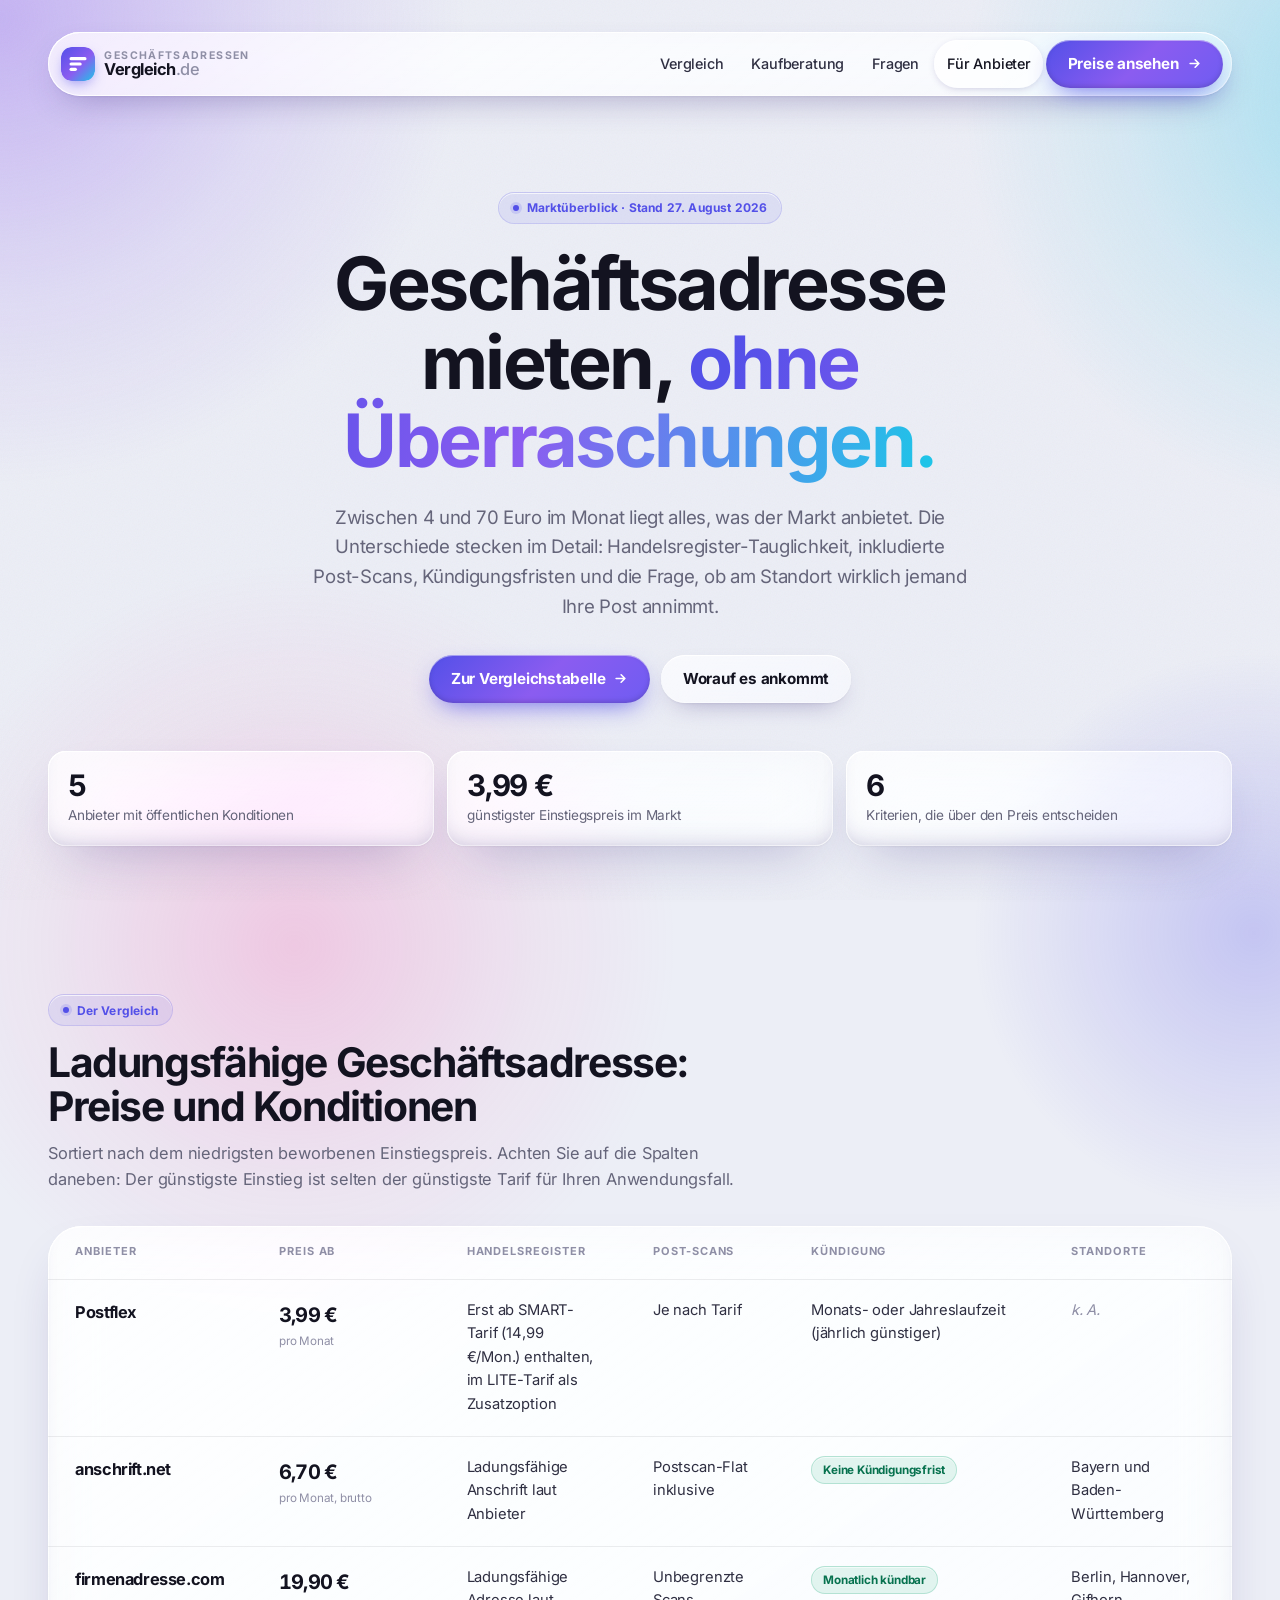
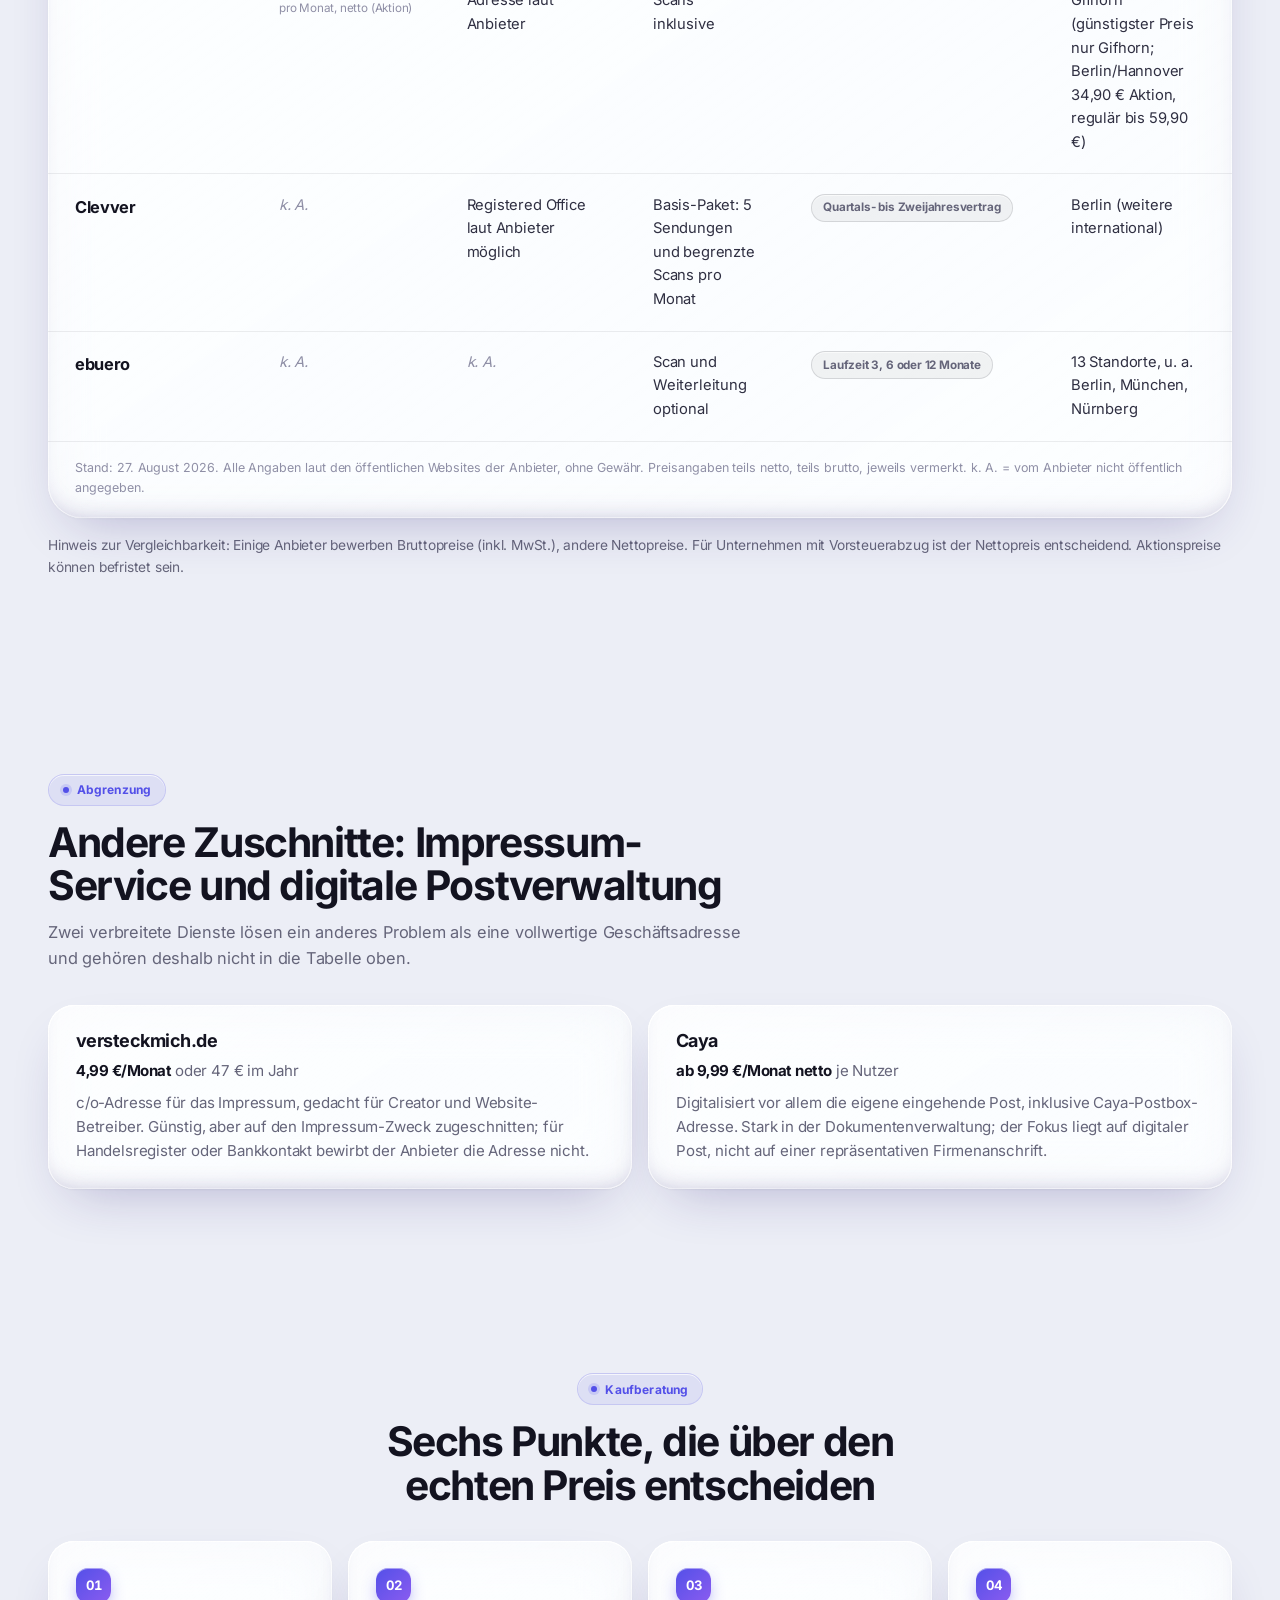
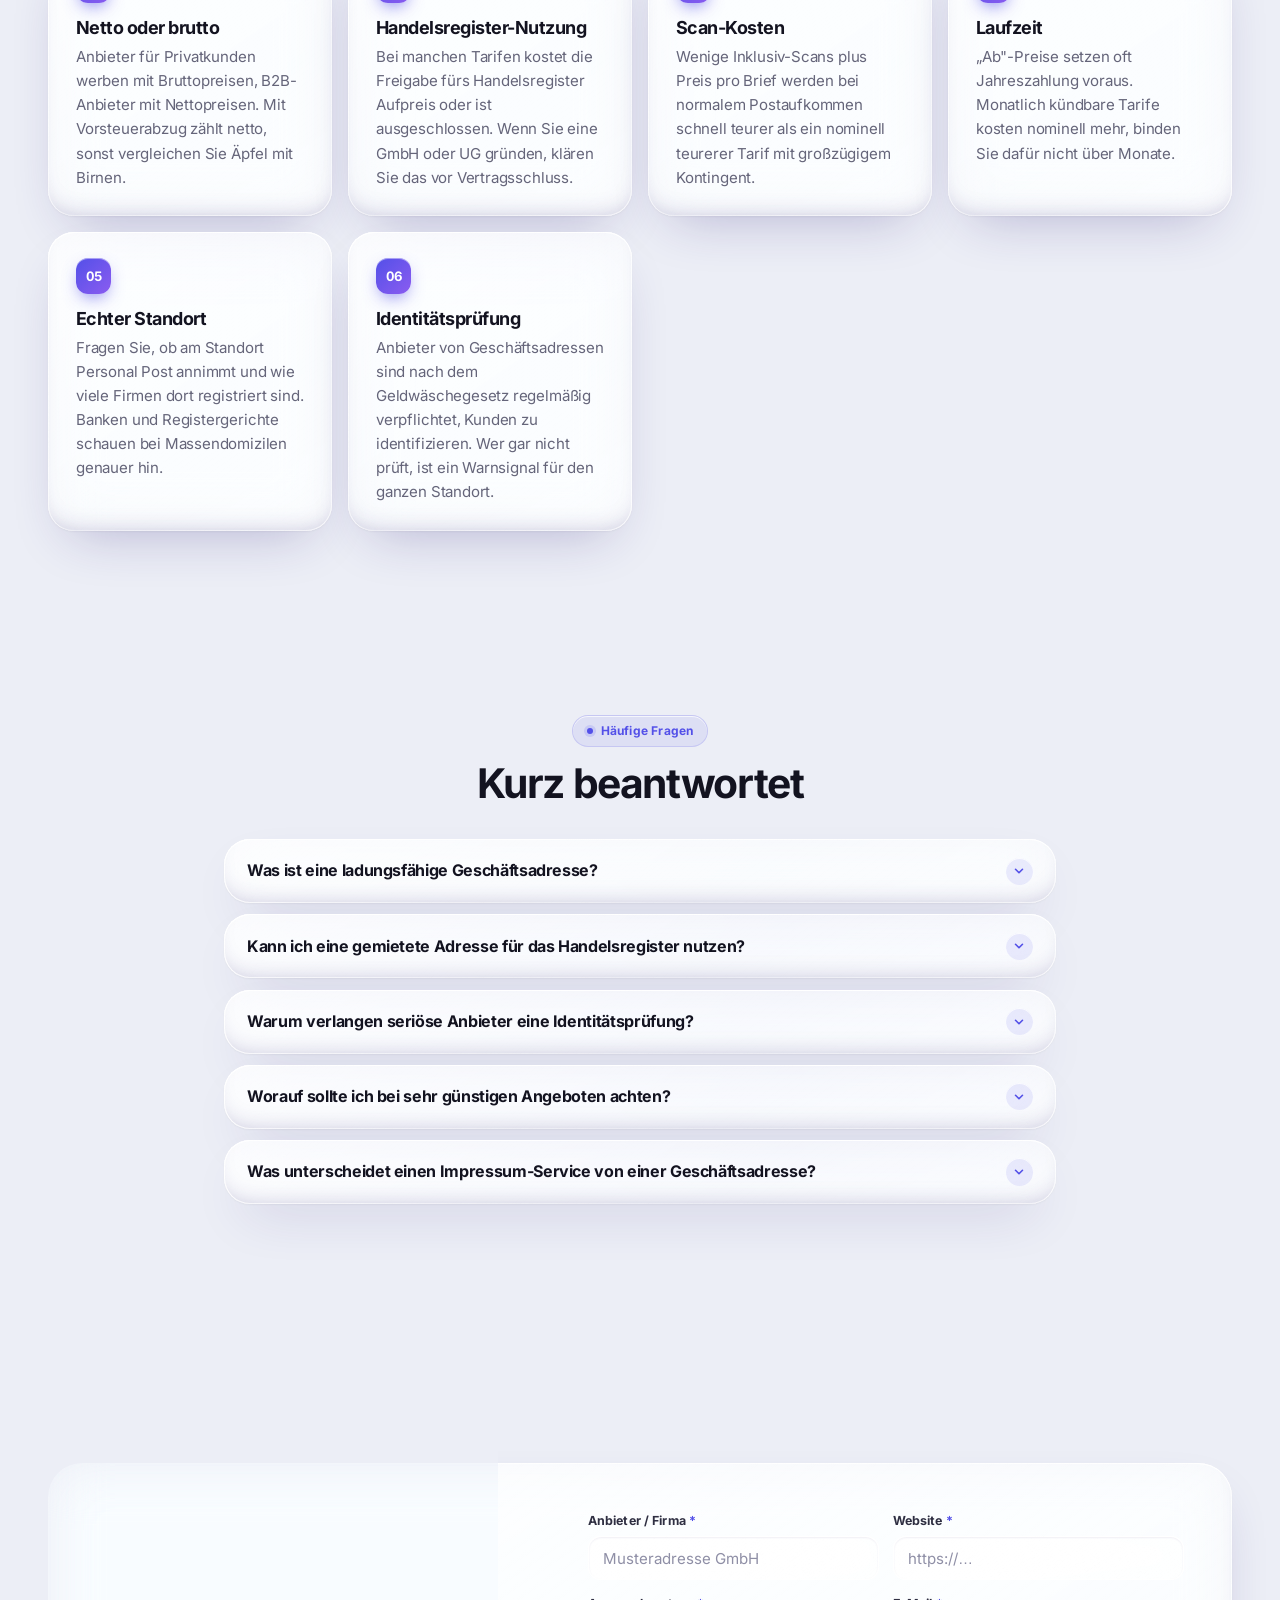
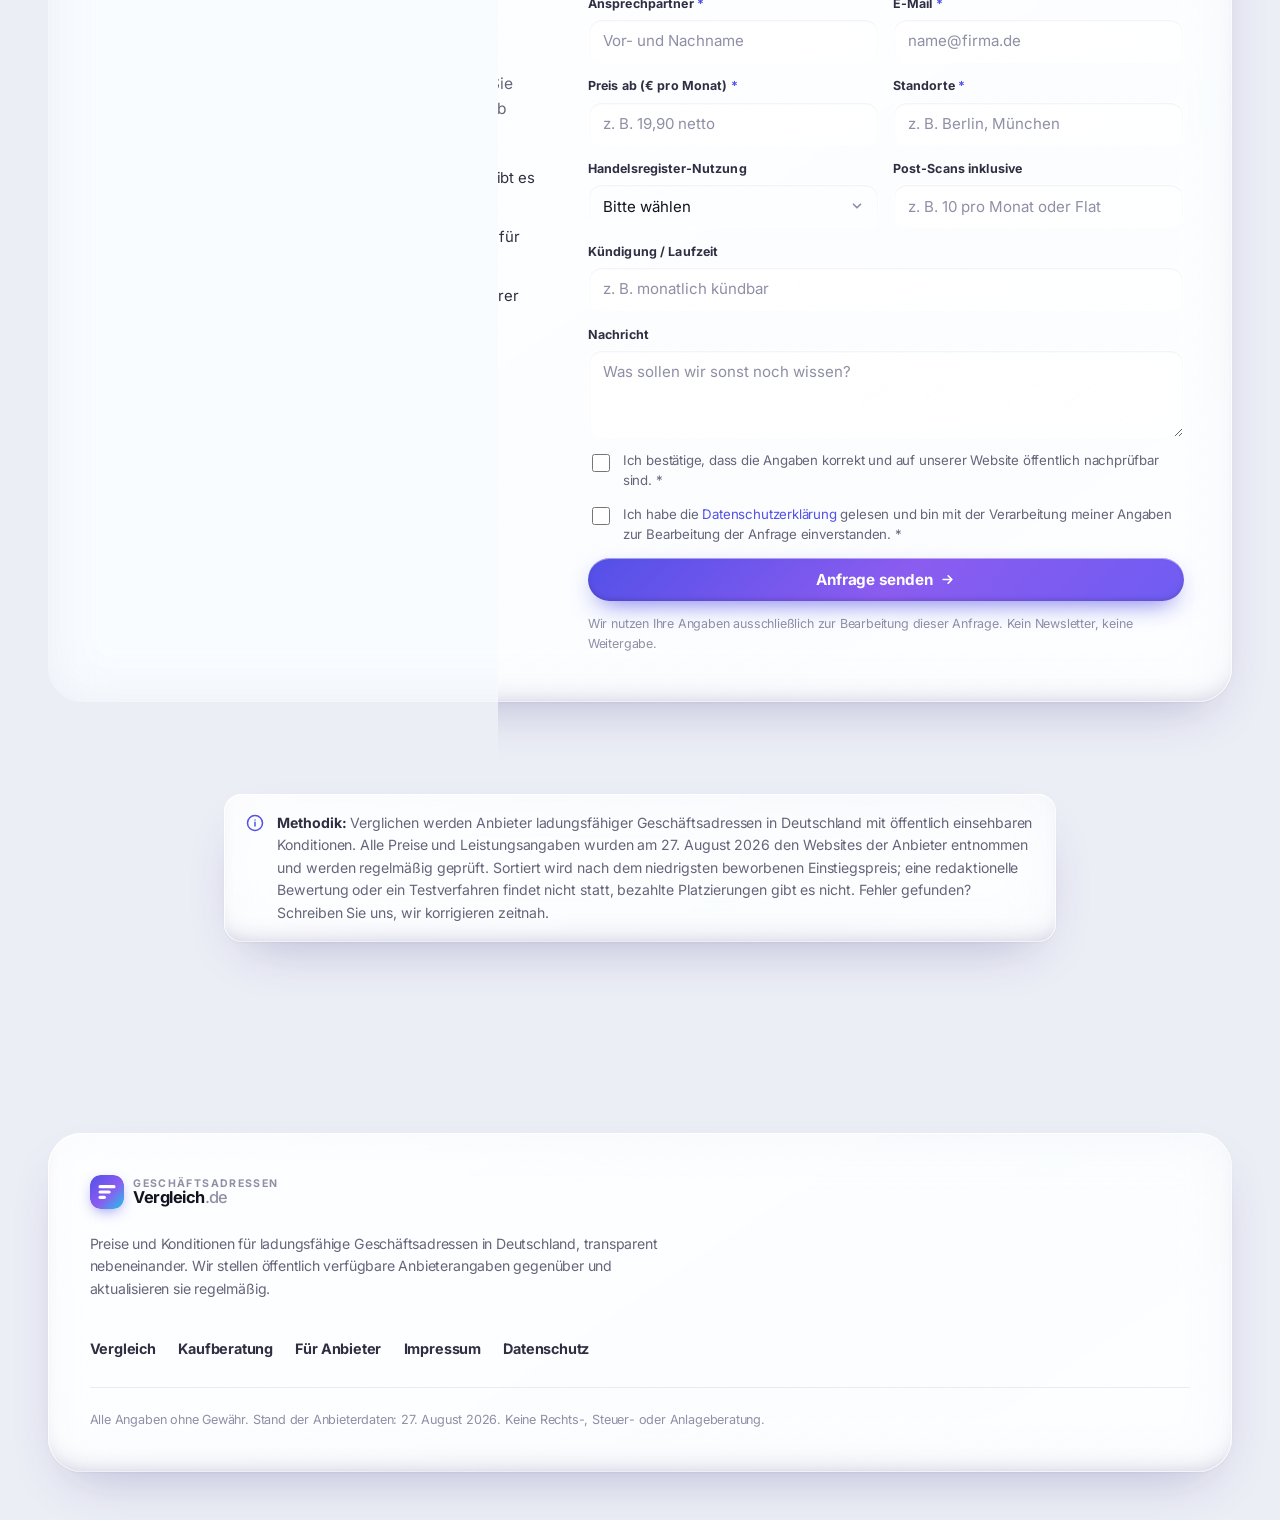
==== commit 419e4201: "Branding auf die Domain, tieferes Liquid Glass, Partner-Formular Marke heisst jetzt wie die Domain: " ====
--- a/index.html
+++ b/index.html
@@ -3,16 +3,16 @@
 <head>
   <meta charset="utf-8">
   <meta name="viewport" content="width=device-width, initial-scale=1">
-  <title>Adresscheck — Geschäftsadresse mieten: Anbieter und Preise im Vergleich 2026</title>
+  <title>Geschäftsadressen-Vergleich: Anbieter und Preise 2026</title>
   <meta name="description" content="Ladungsfähige Geschäftsadresse mieten: Anbieter im Preisvergleich (Stand August 2026). Preise, Post-Scans, Kündigungsfristen und Handelsregister-Tauglichkeit auf einen Blick.">
   <link rel="canonical" href="https://geschaeftsadressen-vergleich.de/">
   <meta name="robots" content="index,follow,max-snippet:-1,max-image-preview:large">
-  <meta name="theme-color" content="#f1f2f7">
+  <meta name="theme-color" content="#eceef6">
   <script>document.documentElement.classList.add("js");</script>
   <link rel="preload" href="fonts/inter-latin-700-normal.woff2" as="font" type="font/woff2" crossorigin>
   <link rel="stylesheet" href="style.css">
-  <link rel="icon" href="data:image/svg+xml,%3Csvg xmlns='http://www.w3.org/2000/svg' viewBox='0 0 64 64'%3E%3Cdefs%3E%3ClinearGradient id='g' x1='0' y1='0' x2='1' y2='1'%3E%3Cstop offset='0' stop-color='%235b5ce6'/%3E%3Cstop offset='1' stop-color='%2322c7e0'/%3E%3C/linearGradient%3E%3C/defs%3E%3Crect width='64' height='64' rx='18' fill='url(%23g)'/%3E%3Cpath d='M18 33.5l9 9 19-19' stroke='white' stroke-width='6' stroke-linecap='round' stroke-linejoin='round' fill='none'/%3E%3C/svg%3E">
-  <meta property="og:title" content="Adresscheck — Geschäftsadresse mieten im Vergleich 2026">
+  <link rel="icon" href="data:image/svg+xml,%3Csvg xmlns='http://www.w3.org/2000/svg' viewBox='0 0 64 64'%3E%3Cdefs%3E%3ClinearGradient id='g' x1='0' y1='0' x2='1' y2='1'%3E%3Cstop offset='0' stop-color='%235350e8'/%3E%3Cstop offset='.55' stop-color='%238b5cf0'/%3E%3Cstop offset='1' stop-color='%231fc4e8'/%3E%3C/linearGradient%3E%3C/defs%3E%3Crect width='64' height='64' rx='18' fill='url(%23g)'/%3E%3Cg fill='white'%3E%3Crect x='16' y='19' width='32' height='6' rx='3'/%3E%3Crect x='16' y='29' width='23' height='6' rx='3'/%3E%3Crect x='16' y='39' width='14' height='6' rx='3'/%3E%3C/g%3E%3C/svg%3E">
+  <meta property="og:title" content="Geschäftsadressen-Vergleich: Anbieter und Preise 2026">
   <meta property="og:description" content="Anbieter für ladungsfähige Geschäftsadressen im Preisvergleich: Preise, Scans, Kündigung, Handelsregister-Tauglichkeit.">
   <meta property="og:type" content="website">
   <meta property="og:url" content="https://geschaeftsadressen-vergleich.de/">
@@ -21,8 +21,7 @@
   {
     "@context": "https://schema.org",
     "@type": "WebSite",
-    "name": "Adresscheck",
-    "alternateName": "geschaeftsadressen-vergleich.de",
+    "name": "Geschäftsadressen-Vergleich",
     "url": "https://geschaeftsadressen-vergleich.de/",
     "inLanguage": "de"
   }
@@ -32,57 +31,47 @@
     "@context": "https://schema.org",
     "@type": "FAQPage",
     "mainEntity": [
-      {
-        "@type": "Question",
-        "name": "Was ist eine ladungsfähige Geschäftsadresse?",
-        "acceptedAnswer": { "@type": "Answer", "text": "Eine ladungsfähige Geschäftsadresse ist eine echte Anschrift, unter der Ihnen Post und förmliche Zustellungen (etwa gerichtliche Schreiben) zugehen können. Sie eignet sich für Impressum, Rechnungen und Behördenkontakt. Ein reines Postfach ist nicht ladungsfähig." }
-      },
-      {
-        "@type": "Question",
-        "name": "Kann ich eine gemietete Adresse für das Handelsregister nutzen?",
-        "acceptedAnswer": { "@type": "Answer", "text": "Das GmbH-Gesetz verlangt für die Eintragung nur eine inländische Geschäftsanschrift. Nach der Rechtsprechung der Oberlandesgerichte ist auch eine c/o-Adresse eintragungsfähig, wenn unter ihr ein Zustellungsbevollmächtigter erkennbar ist. Wichtig ist, dass am Standort tatsächlich Post angenommen wird. Fragen Sie im Zweifel Ihren Anbieter, ob die Adresse für den Handelsregister-Eintrag freigegeben ist, und klären Sie Details mit Notar oder Anwalt." }
-      },
-      {
-        "@type": "Question",
-        "name": "Warum verlangen seriöse Anbieter eine Identitätsprüfung?",
-        "acceptedAnswer": { "@type": "Answer", "text": "Anbieter von Geschäftsadressen gelten nach dem Geldwäschegesetz regelmäßig als Verpflichtete und müssen ihre Kunden identifizieren. Eine Identitätsprüfung vor der Freischaltung ist deshalb ein Qualitätsmerkmal: Sie schützt die Adresse davor, durch unseriöse Nutzer belastet zu werden, was allen Kunden am Standort zugutekommt." }
-      },
-      {
-        "@type": "Question",
-        "name": "Worauf sollte ich bei sehr günstigen Angeboten achten?",
-        "acceptedAnswer": { "@type": "Answer", "text": "Prüfen Sie vier Punkte: ob der Preis netto oder brutto angegeben ist, ob die Handelsregister-Nutzung im Tarif enthalten ist oder Aufpreis kostet, wie viele Post-Scans inklusive sind und ob es sich um einen Aktionspreis oder eine Jahresbindung handelt. Ein niedriger Einstiegspreis kann mit Zusatzkosten pro Brief oder eingeschränkter Nutzung verbunden sein." }
-      },
-      {
-        "@type": "Question",
-        "name": "Was unterscheidet einen Impressum-Service von einer Geschäftsadresse?",
-        "acceptedAnswer": { "@type": "Answer", "text": "Impressum-Services richten sich an Creator und Website-Betreiber, die ihre Privatadresse nicht im Impressum zeigen wollen. Sie sind günstig, aber meist nicht für Handelsregister, Gewerbeanmeldung oder Bankkontakt gedacht. Eine vollwertige Geschäftsadresse deckt diese Fälle ab und wächst mit, wenn aus dem Projekt ein Unternehmen wird." }
-      }
+      { "@type": "Question", "name": "Was ist eine ladungsfähige Geschäftsadresse?",
+        "acceptedAnswer": { "@type": "Answer", "text": "Eine ladungsfähige Geschäftsadresse ist eine echte Anschrift, unter der Ihnen Post und förmliche Zustellungen (etwa gerichtliche Schreiben) zugehen können. Sie eignet sich für Impressum, Rechnungen und Behördenkontakt. Ein reines Postfach ist nicht ladungsfähig." } },
+      { "@type": "Question", "name": "Kann ich eine gemietete Adresse für das Handelsregister nutzen?",
+        "acceptedAnswer": { "@type": "Answer", "text": "Das GmbH-Gesetz verlangt für die Eintragung nur eine inländische Geschäftsanschrift. Nach der Rechtsprechung der Oberlandesgerichte ist auch eine c/o-Adresse eintragungsfähig, wenn unter ihr ein Zustellungsbevollmächtigter erkennbar ist. Wichtig ist, dass am Standort tatsächlich Post angenommen wird. Fragen Sie im Zweifel Ihren Anbieter, ob die Adresse für den Handelsregister-Eintrag freigegeben ist, und klären Sie Details mit Notar oder Anwalt." } },
+      { "@type": "Question", "name": "Warum verlangen seriöse Anbieter eine Identitätsprüfung?",
+        "acceptedAnswer": { "@type": "Answer", "text": "Anbieter von Geschäftsadressen gelten nach dem Geldwäschegesetz regelmäßig als Verpflichtete und müssen ihre Kunden identifizieren. Eine Identitätsprüfung vor der Freischaltung ist deshalb ein Qualitätsmerkmal: Sie schützt die Adresse davor, durch unseriöse Nutzer belastet zu werden, was allen Kunden am Standort zugutekommt." } },
+      { "@type": "Question", "name": "Worauf sollte ich bei sehr günstigen Angeboten achten?",
+        "acceptedAnswer": { "@type": "Answer", "text": "Prüfen Sie vier Punkte: ob der Preis netto oder brutto angegeben ist, ob die Handelsregister-Nutzung im Tarif enthalten ist oder Aufpreis kostet, wie viele Post-Scans inklusive sind und ob es sich um einen Aktionspreis oder eine Jahresbindung handelt. Ein niedriger Einstiegspreis kann mit Zusatzkosten pro Brief oder eingeschränkter Nutzung verbunden sein." } },
+      { "@type": "Question", "name": "Was unterscheidet einen Impressum-Service von einer Geschäftsadresse?",
+        "acceptedAnswer": { "@type": "Answer", "text": "Impressum-Services richten sich an Creator und Website-Betreiber, die ihre Privatadresse nicht im Impressum zeigen wollen. Sie sind günstig, aber meist nicht für Handelsregister, Gewerbeanmeldung oder Bankkontakt gedacht. Eine vollwertige Geschäftsadresse deckt diese Fälle ab und wächst mit, wenn aus dem Projekt ein Unternehmen wird." } },
+      { "@type": "Question", "name": "Was kostet die Aufnahme als Anbieter in den Vergleich?",
+        "acceptedAnswer": { "@type": "Answer", "text": "Nichts. Die Aufnahme ist kostenlos. Die Sortierung erfolgt ausschließlich nach dem niedrigsten öffentlich beworbenen Einstiegspreis; bezahlte Platzierungen gibt es nicht." } }
     ]
   }
   </script>
 </head>
 <body>
-  <div class="mesh" aria-hidden="true"><span class="m1"></span><span class="m2"></span><span class="m3"></span></div>
+  <div class="mesh" aria-hidden="true"><span class="m1"></span><span class="m2"></span><span class="m3"></span><span class="m4"></span></div>
 
   <header class="site-head" id="siteHead">
     <div class="wrap">
       <div class="head-pill">
-        <a class="brand" href="index.html" aria-label="Adresscheck, zur Startseite">
+        <a class="brand" href="index.html" aria-label="Geschäftsadressen-Vergleich, zur Startseite">
           <svg class="brand-mark" viewBox="0 0 64 64" aria-hidden="true">
-            <defs>
-              <linearGradient id="bm" x1="0" y1="0" x2="1" y2="1">
-                <stop offset="0" stop-color="#5b5ce6"/><stop offset="1" stop-color="#22c7e0"/>
-              </linearGradient>
-            </defs>
+            <defs><linearGradient id="bm" x1="0" y1="0" x2="1" y2="1">
+              <stop offset="0" stop-color="#5350e8"/><stop offset=".55" stop-color="#8b5cf0"/><stop offset="1" stop-color="#1fc4e8"/>
+            </linearGradient></defs>
             <rect width="64" height="64" rx="18" fill="url(#bm)"/>
-            <path d="M18 33.5l9 9 19-19" stroke="white" stroke-width="6" stroke-linecap="round" stroke-linejoin="round" fill="none"/>
+            <g fill="white"><rect x="16" y="19" width="32" height="6" rx="3"/><rect x="16" y="29" width="23" height="6" rx="3"/><rect x="16" y="39" width="14" height="6" rx="3"/></g>
           </svg>
-          <span class="brand-name">Adresscheck<span class="tld">.de</span></span>
+          <span class="brand-text">
+            <span class="b1">Geschäftsadressen</span>
+            <span class="b2">Vergleich<span class="de">.de</span></span>
+          </span>
         </a>
-        <nav class="head-nav">
+        <nav class="head-nav" id="headNav">
+          <span class="nav-pill" id="navPill" aria-hidden="true"></span>
           <a class="head-link" href="#vergleich">Vergleich</a>
           <a class="head-link" href="#kriterien">Kaufberatung</a>
           <a class="head-link" href="#faq">Fragen</a>
+          <a class="head-link" href="#partner">Für Anbieter</a>
           <a class="btn btn-solid" href="#vergleich">Preise ansehen
             <svg class="arrow" width="15" height="15" viewBox="0 0 24 24" fill="none" stroke="currentColor" stroke-width="2.6" stroke-linecap="round" stroke-linejoin="round" aria-hidden="true"><path d="M5 12h14M13 6l6 6-6 6"/></svg>
           </a>
@@ -105,15 +94,15 @@
         </div>
         <div class="stat-row">
           <div class="stat glass" data-reveal style="--delay:320ms">
-            <span class="num">5</span>
+            <span class="num" data-count="5">5</span>
             <span class="lab">Anbieter mit öffentlichen Konditionen</span>
           </div>
           <div class="stat glass" data-reveal style="--delay:380ms">
-            <span class="num">3,99 €</span>
+            <span class="num" data-count="3.99" data-suffix=" €">3,99 €</span>
             <span class="lab">günstigster Einstiegspreis im Markt</span>
           </div>
           <div class="stat glass" data-reveal style="--delay:440ms">
-            <span class="num">6</span>
+            <span class="num" data-count="6">6</span>
             <span class="lab">Kriterien, die über den Preis entscheiden</span>
           </div>
         </div>
@@ -134,12 +123,8 @@
               <caption>Stand: 27. August 2026. Alle Angaben laut den öffentlichen Websites der Anbieter, ohne Gewähr. Preisangaben teils netto, teils brutto, jeweils vermerkt. k.&nbsp;A. = vom Anbieter nicht öffentlich angegeben.</caption>
               <thead>
                 <tr>
-                  <th scope="col">Anbieter</th>
-                  <th scope="col">Preis ab</th>
-                  <th scope="col">Handelsregister</th>
-                  <th scope="col">Post-Scans</th>
-                  <th scope="col">Kündigung</th>
-                  <th scope="col">Standorte</th>
+                  <th scope="col">Anbieter</th><th scope="col">Preis ab</th><th scope="col">Handelsregister</th>
+                  <th scope="col">Post-Scans</th><th scope="col">Kündigung</th><th scope="col">Standorte</th>
                 </tr>
               </thead>
               <tbody>
@@ -221,33 +206,27 @@
         </div>
         <div class="grid three">
           <article class="card glass" data-reveal>
-            <span class="idx">01</span>
-            <h3>Netto oder brutto</h3>
-            <p>Anbieter für Privatkunden werben mit Bruttopreisen, B2B-Anbieter mit Nettopreisen. Mit Vorsteuerabzug zählt netto — sonst vergleichen Sie Äpfel mit Birnen.</p>
+            <span class="idx">01</span><h3>Netto oder brutto</h3>
+            <p>Anbieter für Privatkunden werben mit Bruttopreisen, B2B-Anbieter mit Nettopreisen. Mit Vorsteuerabzug zählt netto, sonst vergleichen Sie Äpfel mit Birnen.</p>
           </article>
           <article class="card glass" data-reveal style="--delay:70ms">
-            <span class="idx">02</span>
-            <h3>Handelsregister-Nutzung</h3>
+            <span class="idx">02</span><h3>Handelsregister-Nutzung</h3>
             <p>Bei manchen Tarifen kostet die Freigabe fürs Handelsregister Aufpreis oder ist ausgeschlossen. Wenn Sie eine GmbH oder UG gründen, klären Sie das vor Vertragsschluss.</p>
           </article>
           <article class="card glass" data-reveal style="--delay:140ms">
-            <span class="idx">03</span>
-            <h3>Scan-Kosten</h3>
+            <span class="idx">03</span><h3>Scan-Kosten</h3>
             <p>Wenige Inklusiv-Scans plus Preis pro Brief werden bei normalem Postaufkommen schnell teurer als ein nominell teurerer Tarif mit großzügigem Kontingent.</p>
           </article>
           <article class="card glass" data-reveal>
-            <span class="idx">04</span>
-            <h3>Laufzeit</h3>
+            <span class="idx">04</span><h3>Laufzeit</h3>
             <p>„Ab"-Preise setzen oft Jahreszahlung voraus. Monatlich kündbare Tarife kosten nominell mehr, binden Sie dafür nicht über Monate.</p>
           </article>
           <article class="card glass" data-reveal style="--delay:70ms">
-            <span class="idx">05</span>
-            <h3>Echter Standort</h3>
+            <span class="idx">05</span><h3>Echter Standort</h3>
             <p>Fragen Sie, ob am Standort Personal Post annimmt und wie viele Firmen dort registriert sind. Banken und Registergerichte schauen bei Massendomizilen genauer hin.</p>
           </article>
           <article class="card glass" data-reveal style="--delay:140ms">
-            <span class="idx">06</span>
-            <h3>Identitätsprüfung</h3>
+            <span class="idx">06</span><h3>Identitätsprüfung</h3>
             <p>Anbieter von Geschäftsadressen sind nach dem Geldwäschegesetz regelmäßig verpflichtet, Kunden zu identifizieren. Wer gar nicht prüft, ist ein Warnsignal für den ganzen Standort.</p>
           </article>
         </div>
@@ -291,11 +270,121 @@
             </summary>
             <div class="faq-body"><div><p>Impressum-Services richten sich an Creator und Website-Betreiber, die ihre Privatadresse nicht im Impressum zeigen wollen. Sie sind günstig, aber meist nicht für Handelsregister, Gewerbeanmeldung oder Bankkontakt gedacht. Eine vollwertige Geschäftsadresse deckt diese Fälle ab und wächst mit, wenn aus dem Projekt ein Unternehmen wird.</p></div></div>
           </details>
-        </div>
-
-        <div class="disclosure glass" data-reveal style="margin-top:2rem">
+          <details class="glass" data-reveal>
+            <summary>Was kostet die Aufnahme als Anbieter in den Vergleich?
+              <span class="chev"><svg width="14" height="14" viewBox="0 0 24 24" fill="none" stroke="currentColor" stroke-width="2.8" stroke-linecap="round" stroke-linejoin="round" aria-hidden="true"><path d="m6 9 6 6 6-6"/></svg></span>
+            </summary>
+            <div class="faq-body"><div><p>Nichts. Die Aufnahme ist kostenlos. Die Sortierung erfolgt ausschließlich nach dem niedrigsten öffentlich beworbenen Einstiegspreis; bezahlte Platzierungen gibt es nicht. Voraussetzung ist, dass Ihre Konditionen öffentlich auf Ihrer Website nachprüfbar sind.</p></div></div>
+          </details>
+        </div>
+      </div>
+    </section>
+
+    <section id="partner">
+      <div class="wrap">
+        <div class="partner-shell glass" data-reveal>
+          <div class="partner-intro">
+            <span class="eyebrow"><span class="dot"></span>Für Anbieter</span>
+            <h2>Ihr Angebot gehört in den Vergleich</h2>
+            <p>Sie vermieten ladungsfähige Geschäftsadressen in Deutschland? Dann nehmen wir Sie gern auf. Schicken Sie uns Ihre Konditionen, wir gleichen sie mit Ihrer Website ab und ergänzen die Tabelle.</p>
+            <ul class="partner-points">
+              <li><span class="tick"><svg width="11" height="11" viewBox="0 0 24 24" fill="none" stroke="currentColor" stroke-width="4" stroke-linecap="round" stroke-linejoin="round" aria-hidden="true"><path d="M20 6 9 17l-5-5"/></svg></span>Die Aufnahme ist kostenlos, bezahlte Platzierungen gibt es nicht.</li>
+              <li><span class="tick"><svg width="11" height="11" viewBox="0 0 24 24" fill="none" stroke="currentColor" stroke-width="4" stroke-linecap="round" stroke-linejoin="round" aria-hidden="true"><path d="M20 6 9 17l-5-5"/></svg></span>Sortiert wird ausschließlich nach dem Einstiegspreis, für alle nach derselben Regel.</li>
+              <li><span class="tick"><svg width="11" height="11" viewBox="0 0 24 24" fill="none" stroke="currentColor" stroke-width="4" stroke-linecap="round" stroke-linejoin="round" aria-hidden="true"><path d="M20 6 9 17l-5-5"/></svg></span>Voraussetzung: Ihre Konditionen sind öffentlich auf Ihrer Website nachprüfbar.</li>
+              <li><span class="tick"><svg width="11" height="11" viewBox="0 0 24 24" fill="none" stroke="currentColor" stroke-width="4" stroke-linecap="round" stroke-linejoin="round" aria-hidden="true"><path d="M20 6 9 17l-5-5"/></svg></span>Preisänderungen melden Sie uns formlos, wir aktualisieren zeitnah.</li>
+            </ul>
+          </div>
+
+          <form class="partner" id="partnerForm" action="partner.php" method="post" novalidate>
+            <div class="form-msg" id="formMsg" role="status" aria-live="polite"></div>
+
+            <div class="field row-2">
+              <div class="field">
+                <label for="p-firma">Anbieter / Firma <span class="req">*</span></label>
+                <input id="p-firma" name="firma" type="text" required autocomplete="organization" placeholder="Musteradresse GmbH">
+              </div>
+              <div class="field">
+                <label for="p-web">Website <span class="req">*</span></label>
+                <input id="p-web" name="website" type="url" required autocomplete="url" placeholder="https://…">
+              </div>
+            </div>
+
+            <div class="field row-2">
+              <div class="field">
+                <label for="p-name">Ansprechpartner <span class="req">*</span></label>
+                <input id="p-name" name="name" type="text" required autocomplete="name" placeholder="Vor- und Nachname">
+              </div>
+              <div class="field">
+                <label for="p-mail">E-Mail <span class="req">*</span></label>
+                <input id="p-mail" name="email" type="email" required autocomplete="email" placeholder="name@firma.de">
+              </div>
+            </div>
+
+            <div class="field row-2">
+              <div class="field">
+                <label for="p-preis">Preis ab (€ pro Monat) <span class="req">*</span></label>
+                <input id="p-preis" name="preis" type="text" required placeholder="z. B. 19,90 netto">
+              </div>
+              <div class="field">
+                <label for="p-standorte">Standorte <span class="req">*</span></label>
+                <input id="p-standorte" name="standorte" type="text" required placeholder="z. B. Berlin, München">
+              </div>
+            </div>
+
+            <div class="field row-2">
+              <div class="field">
+                <label for="p-hr">Handelsregister-Nutzung</label>
+                <select id="p-hr" name="handelsregister">
+                  <option value="">Bitte wählen</option>
+                  <option>Im Grundtarif enthalten</option>
+                  <option>Gegen Aufpreis möglich</option>
+                  <option>Nicht möglich</option>
+                </select>
+              </div>
+              <div class="field">
+                <label for="p-scans">Post-Scans inklusive</label>
+                <input id="p-scans" name="scans" type="text" placeholder="z. B. 10 pro Monat oder Flat">
+              </div>
+            </div>
+
+            <div class="field">
+              <label for="p-kuendigung">Kündigung / Laufzeit</label>
+              <input id="p-kuendigung" name="kuendigung" type="text" placeholder="z. B. monatlich kündbar">
+            </div>
+
+            <div class="field">
+              <label for="p-nachricht">Nachricht</label>
+              <textarea id="p-nachricht" name="nachricht" rows="3" placeholder="Was sollen wir sonst noch wissen?"></textarea>
+            </div>
+
+            <div class="hp" aria-hidden="true">
+              <label for="p-website2">Bitte leer lassen</label>
+              <input id="p-website2" name="website2" type="text" tabindex="-1" autocomplete="off">
+            </div>
+
+            <label class="check">
+              <input type="checkbox" name="bestaetigung" required>
+              <span>Ich bestätige, dass die Angaben korrekt und auf unserer Website öffentlich nachprüfbar sind. <span class="req">*</span></span>
+            </label>
+            <label class="check">
+              <input type="checkbox" name="datenschutz" required>
+              <span>Ich habe die <a href="datenschutz.html">Datenschutzerklärung</a> gelesen und bin mit der Verarbeitung meiner Angaben zur Bearbeitung der Anfrage einverstanden. <span class="req">*</span></span>
+            </label>
+
+            <button class="btn btn-solid" type="submit" id="partnerSubmit">Anfrage senden
+              <svg class="arrow" width="15" height="15" viewBox="0 0 24 24" fill="none" stroke="currentColor" stroke-width="2.6" stroke-linecap="round" stroke-linejoin="round" aria-hidden="true"><path d="M5 12h14M13 6l6 6-6 6"/></svg>
+            </button>
+            <p class="form-note">Wir nutzen Ihre Angaben ausschließlich zur Bearbeitung dieser Anfrage. Kein Newsletter, keine Weitergabe.</p>
+          </form>
+        </div>
+      </div>
+    </section>
+
+    <section style="padding-top:0">
+      <div class="wrap-narrow">
+        <div class="disclosure glass" data-reveal>
           <svg width="18" height="18" viewBox="0 0 24 24" fill="none" stroke="currentColor" stroke-width="2" stroke-linecap="round" stroke-linejoin="round" aria-hidden="true"><circle cx="12" cy="12" r="10"/><path d="M12 16v-5M12 8h.01"/></svg>
-          <div><strong>Methodik:</strong> Verglichen werden Anbieter ladungsfähiger Geschäftsadressen in Deutschland mit öffentlich einsehbaren Konditionen. Alle Preise und Leistungsangaben wurden am 27. August 2026 den Websites der Anbieter entnommen und werden regelmäßig geprüft. Sortiert wird nach dem niedrigsten beworbenen Einstiegspreis; eine redaktionelle Bewertung oder ein Testverfahren findet nicht statt. Fehler gefunden? Schreiben Sie uns, wir korrigieren zeitnah.</div>
+          <div><strong>Methodik:</strong> Verglichen werden Anbieter ladungsfähiger Geschäftsadressen in Deutschland mit öffentlich einsehbaren Konditionen. Alle Preise und Leistungsangaben wurden am 27. August 2026 den Websites der Anbieter entnommen und werden regelmäßig geprüft. Sortiert wird nach dem niedrigsten beworbenen Einstiegspreis; eine redaktionelle Bewertung oder ein Testverfahren findet nicht statt, bezahlte Platzierungen gibt es nicht. Fehler gefunden? Schreiben Sie uns, wir korrigieren zeitnah.</div>
         </div>
       </div>
     </section>
@@ -306,19 +395,25 @@
       <div class="foot-card glass">
         <div class="foot-top">
           <div>
-            <a class="brand" href="index.html" style="margin-bottom:.7rem">
+            <a class="brand" href="index.html" style="margin-bottom:.8rem">
               <svg class="brand-mark" viewBox="0 0 64 64" aria-hidden="true">
-                <defs><linearGradient id="bm2" x1="0" y1="0" x2="1" y2="1"><stop offset="0" stop-color="#5b5ce6"/><stop offset="1" stop-color="#22c7e0"/></linearGradient></defs>
+                <defs><linearGradient id="bm2" x1="0" y1="0" x2="1" y2="1">
+                  <stop offset="0" stop-color="#5350e8"/><stop offset=".55" stop-color="#8b5cf0"/><stop offset="1" stop-color="#1fc4e8"/>
+                </linearGradient></defs>
                 <rect width="64" height="64" rx="18" fill="url(#bm2)"/>
-                <path d="M18 33.5l9 9 19-19" stroke="white" stroke-width="6" stroke-linecap="round" stroke-linejoin="round" fill="none"/>
+                <g fill="white"><rect x="16" y="19" width="32" height="6" rx="3"/><rect x="16" y="29" width="23" height="6" rx="3"/><rect x="16" y="39" width="14" height="6" rx="3"/></g>
               </svg>
-              <span class="brand-name">Adresscheck<span class="tld">.de</span></span>
+              <span class="brand-text">
+                <span class="b1">Geschäftsadressen</span>
+                <span class="b2">Vergleich<span class="de">.de</span></span>
+              </span>
             </a>
             <p>Preise und Konditionen für ladungsfähige Geschäftsadressen in Deutschland, transparent nebeneinander. Wir stellen öffentlich verfügbare Anbieterangaben gegenüber und aktualisieren sie regelmäßig.</p>
           </div>
           <nav>
             <a href="#vergleich">Vergleich</a>
             <a href="#kriterien">Kaufberatung</a>
+            <a href="#partner">Für Anbieter</a>
             <a href="impressum.html">Impressum</a>
             <a href="datenschutz.html">Datenschutz</a>
           </nav>
--- a/style.css
+++ b/style.css
@@ -1,508 +1,424 @@
 /* ============================================================
-   Adresscheck — Liquid-Glass-Design
-   Helle Mesh-Flaeche, schwebende Glasflaechen, weiche Federungen.
-   Fonts: System (SF Pro auf Apple) mit lokal gebundeltem Inter als
-   Fallback — kein Font-CDN, kein Tracking, kein Consent noetig.
+   Geschäftsadressen-Vergleich.de
+   Liquid-Glass-Designsystem: geschichtetes Glas mit Randlicht,
+   Bevel, cursorgefuehrtem Spekular-Reflex und Frost-Korn.
+   Fonts: System (SF Pro auf Apple), lokal gebundeltes Inter als
+   Fallback. Kein CDN, kein Tracking, kein Consent noetig.
    ============================================================ */
 
-@font-face {
-  font-family: "Inter";
-  font-style: normal;
-  font-weight: 400;
-  font-display: swap;
-  src: url("fonts/inter-latin-400-normal.woff2") format("woff2");
-  unicode-range: U+0000-00FF, U+2013, U+2019, U+201E, U+201C, U+20AC;
-}
-@font-face {
-  font-family: "Inter";
-  font-style: normal;
-  font-weight: 500;
-  font-display: swap;
-  src: url("fonts/inter-latin-500-normal.woff2") format("woff2");
-  unicode-range: U+0000-00FF, U+2013, U+2019, U+201E, U+201C, U+20AC;
-}
-@font-face {
-  font-family: "Inter";
-  font-style: normal;
-  font-weight: 700;
-  font-display: swap;
-  src: url("fonts/inter-latin-700-normal.woff2") format("woff2");
-  unicode-range: U+0000-00FF, U+2013, U+2019, U+201E, U+201C, U+20AC;
-}
-@font-face {
-  font-family: "Inter";
-  font-style: normal;
-  font-weight: 800;
-  font-display: swap;
-  src: url("fonts/inter-latin-800-normal.woff2") format("woff2");
-  unicode-range: U+0000-00FF, U+2013, U+2019, U+201E, U+201C, U+20AC;
-}
+@font-face { font-family:"Inter"; font-style:normal; font-weight:400; font-display:swap;
+  src:url("fonts/inter-latin-400-normal.woff2") format("woff2");
+  unicode-range:U+0000-00FF,U+2013,U+2019,U+201E,U+201C,U+20AC; }
+@font-face { font-family:"Inter"; font-style:normal; font-weight:500; font-display:swap;
+  src:url("fonts/inter-latin-500-normal.woff2") format("woff2");
+  unicode-range:U+0000-00FF,U+2013,U+2019,U+201E,U+201C,U+20AC; }
+@font-face { font-family:"Inter"; font-style:normal; font-weight:700; font-display:swap;
+  src:url("fonts/inter-latin-700-normal.woff2") format("woff2");
+  unicode-range:U+0000-00FF,U+2013,U+2019,U+201E,U+201C,U+20AC; }
+@font-face { font-family:"Inter"; font-style:normal; font-weight:800; font-display:swap;
+  src:url("fonts/inter-latin-800-normal.woff2") format("woff2");
+  unicode-range:U+0000-00FF,U+2013,U+2019,U+201E,U+201C,U+20AC; }
 
 :root {
-  --ink: #14141a;
-  --ink-2: #33333d;
-  --muted: #6b6b78;
-  --muted-2: #8e8e9c;
-  --canvas: #f1f2f7;
-  --line: rgba(20, 20, 26, 0.08);
-  --line-strong: rgba(20, 20, 26, 0.14);
-
-  --brand: #5b5ce6;
-  --brand-2: #7b5cf0;
-  --cyan: #22c7e0;
-  --pink: #f472b6;
-  --good: #10b981;
-
-  /* Glas */
-  --glass: rgba(255, 255, 255, 0.62);
-  --glass-strong: rgba(255, 255, 255, 0.8);
-  --glass-line: rgba(255, 255, 255, 0.75);
-  --glass-blur: saturate(180%) blur(24px);
-
-  --r-lg: 30px;
-  --r-md: 22px;
-  --r-sm: 14px;
-
-  --shadow-glass: 0 1px 1px rgba(20, 20, 26, 0.04), 0 12px 30px -12px rgba(20, 20, 26, 0.16);
-  --shadow-float: 0 2px 4px rgba(20, 20, 26, 0.05), 0 28px 60px -24px rgba(30, 25, 90, 0.35);
-
-  /* Apple-typische Feder */
-  --spring: cubic-bezier(0.32, 0.72, 0, 1);
-
-  --font: -apple-system, BlinkMacSystemFont, "SF Pro Display", "SF Pro Text",
-    "Segoe UI Variable Display", "Segoe UI", Inter, Roboto, sans-serif;
-}
-
-* { box-sizing: border-box; }
-html { scroll-behavior: smooth; scroll-padding-top: 6.5rem; }
-
-body {
-  margin: 0;
-  background: var(--canvas);
-  color: var(--ink);
-  font-family: var(--font);
-  font-size: 17px;
-  line-height: 1.6;
-  letter-spacing: -0.011em;
-  -webkit-font-smoothing: antialiased;
-  text-rendering: optimizeLegibility;
-  overflow-x: hidden;
-}
-
-/* ---------- Mesh-Hintergrund (fix, ohne filter:blur) ---------- */
-.mesh {
-  position: fixed;
-  inset: -20%;
-  z-index: -2;
-  pointer-events: none;
-}
-.mesh span {
-  position: absolute;
-  display: block;
-  border-radius: 50%;
-  will-change: transform;
-}
-.mesh .m1 {
-  width: 70vw; height: 70vw;
-  top: -14vw; left: -10vw;
-  background: radial-gradient(circle at 50% 50%, rgba(123, 92, 240, 0.34), rgba(123, 92, 240, 0.1) 42%, transparent 68%);
-  animation: float1 34s var(--spring) infinite alternate;
-}
-.mesh .m2 {
-  width: 62vw; height: 62vw;
-  top: -6vw; right: -14vw;
-  background: radial-gradient(circle at 50% 50%, rgba(34, 199, 224, 0.3), rgba(34, 199, 224, 0.08) 44%, transparent 68%);
-  animation: float2 40s var(--spring) infinite alternate;
-}
-.mesh .m3 {
-  width: 55vw; height: 55vw;
-  bottom: -12vw; left: 22vw;
-  background: radial-gradient(circle at 50% 50%, rgba(244, 114, 182, 0.24), rgba(244, 114, 182, 0.06) 44%, transparent 68%);
-  animation: float3 46s var(--spring) infinite alternate;
-}
-@keyframes float1 { from { transform: none; } to { transform: translate3d(6vw, 5vw, 0) scale(1.12); } }
-@keyframes float2 { from { transform: none; } to { transform: translate3d(-7vw, 7vw, 0) scale(1.16); } }
-@keyframes float3 { from { transform: none; } to { transform: translate3d(5vw, -5vw, 0) scale(1.1); } }
+  --ink:#131320;
+  --ink-2:#2f2f42;
+  --muted:#65657a;
+  --muted-2:#8f8fa6;
+  --canvas:#eceef6;
+
+  --brand:#5350e8;
+  --brand-2:#8b5cf0;
+  --cyan:#1fc4e8;
+  --pink:#f472b6;
+  --good:#0ea472;
+
+  --line:rgba(19,19,32,.075);
+  --line-2:rgba(19,19,32,.13);
+
+  --r-xl:34px;
+  --r-lg:26px;
+  --r-md:18px;
+  --r-sm:13px;
+
+  --spring:cubic-bezier(.32,.72,0,1);
+  --font:-apple-system,BlinkMacSystemFont,"SF Pro Display","SF Pro Text",
+    "Segoe UI Variable Display","Segoe UI",Inter,Roboto,sans-serif;
+}
+
+*{box-sizing:border-box}
+html{scroll-behavior:smooth;scroll-padding-top:7rem}
+body{
+  margin:0;background:var(--canvas);color:var(--ink);
+  font-family:var(--font);font-size:17px;line-height:1.6;letter-spacing:-.011em;
+  -webkit-font-smoothing:antialiased;text-rendering:optimizeLegibility;
+  overflow-x:hidden;
+}
+
+/* ---------- Hintergrund: Farbnebel + Frost-Korn ---------- */
+.mesh{position:fixed;inset:-25%;z-index:-3;pointer-events:none}
+.mesh span{position:absolute;display:block;border-radius:50%;will-change:transform}
+.mesh .m1{width:78vw;height:78vw;top:-20vw;left:-14vw;
+  background:radial-gradient(circle at 50% 50%,rgba(139,92,240,.4),rgba(139,92,240,.12) 40%,transparent 66%);
+  animation:f1 38s var(--spring) infinite alternate}
+.mesh .m2{width:70vw;height:70vw;top:-10vw;right:-18vw;
+  background:radial-gradient(circle at 50% 50%,rgba(31,196,232,.36),rgba(31,196,232,.1) 42%,transparent 66%);
+  animation:f2 44s var(--spring) infinite alternate}
+.mesh .m3{width:64vw;height:64vw;bottom:-18vw;left:16vw;
+  background:radial-gradient(circle at 50% 50%,rgba(244,114,182,.3),rgba(244,114,182,.08) 42%,transparent 66%);
+  animation:f3 52s var(--spring) infinite alternate}
+.mesh .m4{width:50vw;height:50vw;bottom:-10vw;right:2vw;
+  background:radial-gradient(circle at 50% 50%,rgba(83,80,232,.26),transparent 62%);
+  animation:f4 60s var(--spring) infinite alternate}
+@keyframes f1{from{transform:none}to{transform:translate3d(7vw,6vw,0) scale(1.14)}}
+@keyframes f2{from{transform:none}to{transform:translate3d(-8vw,8vw,0) scale(1.18)}}
+@keyframes f3{from{transform:none}to{transform:translate3d(6vw,-6vw,0) scale(1.12)}}
+@keyframes f4{from{transform:none}to{transform:translate3d(-5vw,-4vw,0) scale(1.2)}}
+
+/* Feines Korn: laesst das Glas gefrostet statt plastikglatt wirken */
+body::after{
+  content:"";position:fixed;inset:0;z-index:-2;pointer-events:none;opacity:.05;
+  background-image:url("data:image/svg+xml,%3Csvg xmlns='http://www.w3.org/2000/svg' width='140' height='140'%3E%3Cfilter id='n'%3E%3CfeTurbulence type='fractalNoise' baseFrequency='.85' numOctaves='3' stitchTiles='stitch'/%3E%3C/filter%3E%3Crect width='140' height='140' filter='url(%23n)'/%3E%3C/svg%3E");
+}
 
 /* ---------- Layout ---------- */
-.wrap { width: min(72rem, 100% - clamp(1.6rem, 6vw, 5rem)); margin-inline: auto; }
-.wrap-narrow { width: min(50rem, 100% - clamp(1.6rem, 6vw, 5rem)); margin-inline: auto; }
-section { padding: clamp(3.2rem, 8vw, 6rem) 0; }
-
-a { color: var(--brand); text-decoration: none; }
-a:hover { color: var(--brand-2); }
-a:focus-visible, button:focus-visible, summary:focus-visible {
-  outline: 2.5px solid var(--brand);
-  outline-offset: 3px;
-  border-radius: 8px;
-}
-h1, h2, h3 { margin: 0; line-height: 1.08; letter-spacing: -0.032em; text-wrap: balance; font-weight: 700; }
-p { margin: 0.7rem 0; }
-
-.grad-text {
-  background: linear-gradient(102deg, var(--brand) 8%, var(--brand-2) 45%, var(--cyan) 96%);
-  -webkit-background-clip: text;
-  background-clip: text;
-  color: transparent;
-}
-
-.eyebrow {
-  display: inline-flex;
-  align-items: center;
-  gap: 0.5rem;
-  font-size: 0.76rem;
-  font-weight: 600;
-  letter-spacing: 0.02em;
-  color: var(--brand);
-  background: rgba(91, 92, 230, 0.09);
-  border: 1px solid rgba(91, 92, 230, 0.16);
-  border-radius: 999px;
-  padding: 0.34rem 0.85rem;
-}
-.eyebrow .dot { width: 6px; height: 6px; border-radius: 50%; background: currentColor; }
-
-/* ---------- Glas-Grundform ---------- */
-.glass {
-  background: var(--glass);
-  -webkit-backdrop-filter: var(--glass-blur);
-  backdrop-filter: var(--glass-blur);
-  border: 1px solid var(--glass-line);
-  border-radius: var(--r-lg);
-  box-shadow: var(--shadow-glass);
-  position: relative;
-}
-/* Spekular-Kante oben — der typische Liquid-Glass-Lichtsaum */
-.glass::before {
-  content: "";
-  position: absolute;
-  inset: 0;
-  border-radius: inherit;
-  padding: 1px;
-  background: linear-gradient(180deg, rgba(255, 255, 255, 0.95), rgba(255, 255, 255, 0) 42%);
-  -webkit-mask: linear-gradient(#000 0 0) content-box, linear-gradient(#000 0 0);
-  -webkit-mask-composite: xor;
-  mask: linear-gradient(#000 0 0) content-box, linear-gradient(#000 0 0);
-  mask-composite: exclude;
-  pointer-events: none;
-}
+.wrap{width:min(74rem,100% - clamp(1.5rem,6vw,5rem));margin-inline:auto}
+.wrap-narrow{width:min(52rem,100% - clamp(1.5rem,6vw,5rem));margin-inline:auto}
+section{padding:clamp(3rem,7.5vw,5.75rem) 0}
+
+a{color:var(--brand);text-decoration:none}
+a:hover{color:var(--brand-2)}
+a:focus-visible,button:focus-visible,summary:focus-visible,input:focus-visible,
+select:focus-visible,textarea:focus-visible{outline:2.5px solid var(--brand);outline-offset:3px;border-radius:8px}
+h1,h2,h3{margin:0;line-height:1.07;letter-spacing:-.034em;text-wrap:balance;font-weight:700}
+p{margin:.7rem 0}
+
+.grad-text{
+  background:linear-gradient(102deg,var(--brand) 6%,var(--brand-2) 46%,var(--cyan) 98%);
+  -webkit-background-clip:text;background-clip:text;color:transparent;
+}
+
+.eyebrow{
+  display:inline-flex;align-items:center;gap:.5rem;
+  font-size:.75rem;font-weight:600;letter-spacing:.015em;color:var(--brand);
+  background:rgba(83,80,232,.09);border:1px solid rgba(83,80,232,.17);
+  border-radius:999px;padding:.34rem .85rem;
+  box-shadow:inset 0 1px 0 rgba(255,255,255,.7);
+}
+.eyebrow .dot{width:6px;height:6px;border-radius:50%;background:currentColor;
+  box-shadow:0 0 0 3px rgba(83,80,232,.16)}
+
+/* ============================================================
+   GLAS-SYSTEM
+   Vier Schichten: Fuellung, Randlicht-Kante (::before),
+   cursorgefuehrter Spekular-Reflex (::after) und Bevel per
+   inset-Schatten. Das erzeugt die Tiefe echter Glasplatten.
+   ============================================================ */
+.glass{
+  position:relative;
+  border-radius:var(--r-lg);
+  background:linear-gradient(146deg,rgba(255,255,255,.74),rgba(255,255,255,.44) 62%,rgba(255,255,255,.56));
+  -webkit-backdrop-filter:blur(28px) saturate(190%) brightness(1.06);
+  backdrop-filter:blur(28px) saturate(190%) brightness(1.06);
+  box-shadow:
+    inset 0 1px 0 rgba(255,255,255,.95),
+    inset 1px 0 0 rgba(255,255,255,.55),
+    inset -1px 0 0 rgba(255,255,255,.55),
+    inset 0 -1px 0 rgba(255,255,255,.3),
+    inset 0 -14px 28px -22px rgba(40,30,110,.4),
+    0 1px 2px rgba(19,19,32,.045),
+    0 22px 55px -24px rgba(48,34,120,.32);
+  isolation:isolate;
+}
+/* Randlicht: oben hell, unten fast weg — wie Licht auf einer Kante */
+.glass::before{
+  content:"";position:absolute;inset:0;border-radius:inherit;padding:1px;
+  background:linear-gradient(160deg,rgba(255,255,255,1),rgba(255,255,255,.25) 38%,rgba(255,255,255,0) 62%,rgba(255,255,255,.45));
+  -webkit-mask:linear-gradient(#000 0 0) content-box,linear-gradient(#000 0 0);
+  -webkit-mask-composite:xor;mask:linear-gradient(#000 0 0) content-box,linear-gradient(#000 0 0);
+  mask-composite:exclude;pointer-events:none;z-index:1;
+}
+/* Spekular-Reflex folgt dem Cursor (main.js setzt --mx/--my) */
+.glass::after{
+  content:"";position:absolute;inset:0;border-radius:inherit;pointer-events:none;z-index:0;
+  background:radial-gradient(420px circle at var(--mx,50%) var(--my,-20%),
+    rgba(255,255,255,.7),rgba(255,255,255,.18) 38%,transparent 62%);
+  opacity:0;transition:opacity .6s var(--spring);
+}
+.glass:hover::after{opacity:1}
+.glass > *{position:relative;z-index:2}
 
 /* ---------- Reveals ---------- */
-html.js [data-reveal] {
-  opacity: 0;
-  transform: translateY(22px) scale(0.985);
-  transition: opacity 0.85s var(--spring), transform 0.85s var(--spring);
-  transition-delay: var(--delay, 0ms);
-}
-html.js [data-reveal].is-visible { opacity: 1; transform: none; }
-@media (prefers-reduced-motion: reduce) {
-  html { scroll-behavior: auto; }
-  html.js [data-reveal] { opacity: 1; transform: none; transition: none; }
-  *, *::before, *::after { animation: none !important; }
-}
-
-/* ---------- Header: schwebende Glas-Pille ---------- */
-.site-head {
-  position: sticky;
-  top: clamp(0.6rem, 1.4vw, 1rem);
-  z-index: 100;
-  padding-top: clamp(0.6rem, 1.4vw, 1rem);
-}
-.head-pill {
-  display: flex;
-  align-items: center;
-  justify-content: space-between;
-  gap: 1rem;
-  padding: 0.55rem 0.65rem 0.55rem 0.85rem;
-  border-radius: 999px;
-  background: rgba(255, 255, 255, 0.58);
-  -webkit-backdrop-filter: saturate(180%) blur(20px);
-  backdrop-filter: saturate(180%) blur(20px);
-  border: 1px solid rgba(255, 255, 255, 0.7);
-  box-shadow: 0 1px 1px rgba(20, 20, 26, 0.04), 0 10px 30px -14px rgba(30, 25, 90, 0.4);
-  transition: background 0.5s var(--spring), box-shadow 0.5s var(--spring), transform 0.5s var(--spring);
-}
-.site-head.is-scrolled .head-pill {
-  background: rgba(255, 255, 255, 0.78);
-  box-shadow: 0 1px 1px rgba(20, 20, 26, 0.05), 0 16px 40px -18px rgba(30, 25, 90, 0.5);
-}
-.brand { display: inline-flex; align-items: center; gap: 0.62rem; color: var(--ink); }
-.brand:hover { color: var(--ink); }
-.brand-mark { width: 32px; height: 32px; border-radius: 10px; display: block; flex: none; box-shadow: 0 4px 12px -4px rgba(91, 92, 230, 0.6); }
-.brand-name { font-weight: 700; font-size: 1.02rem; letter-spacing: -0.026em; }
-.brand-name .tld { color: var(--muted-2); font-weight: 500; }
-.head-nav { display: flex; align-items: center; gap: 0.3rem; }
-.head-link {
-  font-size: 0.9rem;
-  font-weight: 500;
-  color: var(--ink-2);
-  padding: 0.5rem 0.85rem;
-  border-radius: 999px;
-  transition: background 0.3s var(--spring), color 0.3s var(--spring);
-}
-.head-link:hover { background: rgba(20, 20, 26, 0.05); color: var(--ink); }
-@media (max-width: 720px) {
-  .head-link { display: none; }
-  .head-pill .btn { white-space: nowrap; font-size: 0.88rem; padding: 0.6rem 1.05rem; }
-  .brand-name { font-size: 0.95rem; }
-}
-@media (max-width: 380px) { .brand-name .tld { display: none; } }
+html.js [data-reveal]{
+  opacity:0;transform:translateY(24px) scale(.98);filter:blur(6px);
+  transition:opacity .9s var(--spring),transform .9s var(--spring),filter .9s var(--spring);
+  transition-delay:var(--delay,0ms);
+}
+html.js [data-reveal].is-visible{opacity:1;transform:none;filter:none}
+@media (prefers-reduced-motion:reduce){
+  html{scroll-behavior:auto}
+  html.js [data-reveal]{opacity:1;transform:none;filter:none;transition:none}
+  *,*::before,*::after{animation:none !important}
+}
+
+/* ---------- Header: schwebende Glas-Pille mit Gleit-Indikator ---------- */
+.site-head{position:sticky;top:clamp(.55rem,1.3vw,1rem);z-index:100;padding-top:clamp(.55rem,1.3vw,1rem)}
+.head-pill{
+  position:relative;display:flex;align-items:center;justify-content:space-between;gap:1rem;
+  padding:.5rem .55rem .5rem .8rem;border-radius:999px;
+  background:linear-gradient(146deg,rgba(255,255,255,.72),rgba(255,255,255,.5));
+  -webkit-backdrop-filter:blur(26px) saturate(200%) brightness(1.05);
+  backdrop-filter:blur(26px) saturate(200%) brightness(1.05);
+  box-shadow:
+    inset 0 1px 0 rgba(255,255,255,1),
+    inset 0 -1px 0 rgba(255,255,255,.35),
+    0 1px 2px rgba(19,19,32,.05),
+    0 14px 36px -16px rgba(48,34,120,.42);
+  transition:box-shadow .6s var(--spring),background .6s var(--spring);
+}
+.head-pill::before{
+  content:"";position:absolute;inset:0;border-radius:inherit;padding:1px;
+  background:linear-gradient(150deg,rgba(255,255,255,1),rgba(255,255,255,.2) 45%,rgba(255,255,255,.55));
+  -webkit-mask:linear-gradient(#000 0 0) content-box,linear-gradient(#000 0 0);
+  -webkit-mask-composite:xor;mask:linear-gradient(#000 0 0) content-box,linear-gradient(#000 0 0);
+  mask-composite:exclude;pointer-events:none;
+}
+.site-head.is-scrolled .head-pill{
+  background:linear-gradient(146deg,rgba(255,255,255,.86),rgba(255,255,255,.68));
+  box-shadow:inset 0 1px 0 rgba(255,255,255,1),0 1px 2px rgba(19,19,32,.06),0 20px 48px -18px rgba(48,34,120,.5);
+}
+
+/* Wortmarke */
+.brand{display:inline-flex;align-items:center;gap:.6rem;color:var(--ink);flex:none}
+.brand:hover{color:var(--ink)}
+.brand-mark{width:34px;height:34px;border-radius:11px;display:block;flex:none;
+  box-shadow:0 5px 14px -4px rgba(83,80,232,.65),inset 0 1px 0 rgba(255,255,255,.5)}
+.brand-text{display:flex;flex-direction:column;line-height:1.06}
+.brand-text .b1{font-size:.66rem;font-weight:600;letter-spacing:.13em;text-transform:uppercase;color:var(--muted-2)}
+.brand-text .b2{font-size:1.02rem;font-weight:700;letter-spacing:-.032em}
+.brand-text .b2 .de{color:var(--muted-2);font-weight:500}
+
+.head-nav{position:relative;display:flex;align-items:center;gap:.15rem}
+.head-link{
+  position:relative;z-index:1;font-size:.9rem;font-weight:500;color:var(--ink-2);
+  padding:.5rem .8rem;border-radius:999px;transition:color .35s var(--spring);white-space:nowrap;
+}
+.head-link:hover,.head-link.is-active{color:var(--ink)}
+/* Gleitende Glaspille hinter dem aktiven Navigationspunkt */
+.nav-pill{
+  position:absolute;z-index:0;top:0;left:0;height:100%;border-radius:999px;
+  background:rgba(255,255,255,.72);
+  box-shadow:inset 0 1px 0 rgba(255,255,255,1),0 2px 8px -3px rgba(48,34,120,.3);
+  opacity:0;transform:translateX(0);
+  transition:transform .55s var(--spring),width .55s var(--spring),opacity .35s ease;
+  pointer-events:none;
+}
+@media (max-width:860px){.head-link,.nav-pill{display:none}}
 
 /* ---------- Buttons ---------- */
-.btn {
-  display: inline-flex;
-  align-items: center;
-  gap: 0.5rem;
-  font-family: inherit;
-  font-size: 0.95rem;
-  font-weight: 600;
-  letter-spacing: -0.012em;
-  border-radius: 999px;
-  padding: 0.72rem 1.35rem;
-  border: 1px solid transparent;
-  position: relative;
-  overflow: hidden;
-  transition: transform 0.45s var(--spring), box-shadow 0.45s var(--spring), background 0.3s ease;
-  cursor: pointer;
-}
-.btn-solid {
-  background: linear-gradient(135deg, var(--brand), var(--brand-2) 55%, #6d6bf0);
-  color: #fff;
-  box-shadow: 0 1px 1px rgba(255, 255, 255, 0.4) inset, 0 10px 26px -10px rgba(91, 92, 230, 0.85);
-}
-.btn-solid:hover { color: #fff; transform: translateY(-2px) scale(1.015); box-shadow: 0 1px 1px rgba(255,255,255,0.5) inset, 0 16px 34px -10px rgba(91, 92, 230, 0.95); }
-.btn-solid::after { /* Specular-Sweep */
-  content: "";
-  position: absolute;
-  top: 0; left: -60%;
-  width: 40%; height: 100%;
-  background: linear-gradient(100deg, transparent, rgba(255, 255, 255, 0.45), transparent);
-  transform: skewX(-18deg);
-  transition: left 0.75s var(--spring);
-}
-.btn-solid:hover::after { left: 120%; }
-.btn-glass {
-  background: rgba(255, 255, 255, 0.55);
-  -webkit-backdrop-filter: saturate(180%) blur(18px);
-  backdrop-filter: saturate(180%) blur(18px);
-  border-color: rgba(255, 255, 255, 0.8);
-  color: var(--ink);
-  box-shadow: var(--shadow-glass);
-}
-.btn-glass:hover { color: var(--ink); transform: translateY(-2px); background: rgba(255, 255, 255, 0.72); }
-.btn .arrow { transition: transform 0.45s var(--spring); }
-.btn:hover .arrow { transform: translateX(4px); }
+.btn{
+  position:relative;display:inline-flex;align-items:center;justify-content:center;gap:.5rem;
+  font-family:inherit;font-size:.95rem;font-weight:600;letter-spacing:-.014em;
+  border-radius:999px;padding:.74rem 1.35rem;border:0;overflow:hidden;cursor:pointer;
+  transition:transform .5s var(--spring),box-shadow .5s var(--spring),background .35s ease;
+}
+.btn-solid{
+  background:linear-gradient(135deg,var(--brand),var(--brand-2) 52%,#6f5cf2);
+  color:#fff;
+  box-shadow:
+    inset 0 1px 0 rgba(255,255,255,.45),
+    inset 0 -2px 6px -2px rgba(0,0,0,.25),
+    0 10px 26px -10px rgba(83,80,232,.9);
+}
+.btn-solid:hover{color:#fff;transform:translateY(-2px) scale(1.018);
+  box-shadow:inset 0 1px 0 rgba(255,255,255,.55),0 18px 38px -10px rgba(83,80,232,1)}
+.btn-solid::after{
+  content:"";position:absolute;top:0;left:-65%;width:45%;height:100%;
+  background:linear-gradient(100deg,transparent,rgba(255,255,255,.55),transparent);
+  transform:skewX(-18deg);transition:left .85s var(--spring);
+}
+.btn-solid:hover::after{left:125%}
+.btn-glass{
+  background:linear-gradient(146deg,rgba(255,255,255,.72),rgba(255,255,255,.48));
+  -webkit-backdrop-filter:blur(20px) saturate(190%);backdrop-filter:blur(20px) saturate(190%);
+  color:var(--ink);
+  box-shadow:inset 0 1px 0 rgba(255,255,255,1),inset 0 -1px 0 rgba(255,255,255,.4),
+    0 1px 2px rgba(19,19,32,.05),0 10px 26px -14px rgba(48,34,120,.5);
+}
+.btn-glass:hover{color:var(--ink);transform:translateY(-2px);
+  background:linear-gradient(146deg,rgba(255,255,255,.85),rgba(255,255,255,.6))}
+.btn .arrow{transition:transform .5s var(--spring)}
+.btn:hover .arrow{transform:translateX(4px)}
+.btn[disabled]{opacity:.55;pointer-events:none}
 
 /* ---------- Hero ---------- */
-.hero { padding: clamp(4.5rem, 11vw, 7.5rem) 0 clamp(2.6rem, 6vw, 4rem); text-align: center; }
-.hero h1 {
-  font-size: clamp(2.5rem, 6.6vw, 4.7rem);
-  font-weight: 700;
-  margin: 1.35rem auto 0;
-  max-width: 15ch;
-}
-.hero .lede {
-  margin: 1.4rem auto 0;
-  max-width: 40rem;
-  font-size: clamp(1.03rem, 1.5vw, 1.2rem);
-  color: var(--muted);
-  letter-spacing: -0.014em;
-}
-.hero-actions { margin-top: 2.2rem; display: flex; flex-wrap: wrap; gap: 0.7rem; justify-content: center; }
-
-.stat-row {
-  margin-top: 3.2rem;
-  display: grid;
-  grid-template-columns: repeat(3, 1fr);
-  gap: 0.85rem;
-}
-@media (max-width: 640px) { .stat-row { grid-template-columns: 1fr; } }
-.stat {
-  border-radius: var(--r-md);
-  padding: 1.15rem 1.2rem;
-  text-align: left;
-}
-.stat .num {
-  display: block;
-  font-size: 1.75rem;
-  font-weight: 700;
-  letter-spacing: -0.04em;
-  font-variant-numeric: tabular-nums;
-  line-height: 1.1;
-}
-.stat .lab { display: block; margin-top: 0.15rem; font-size: 0.85rem; color: var(--muted); }
+.hero{padding:clamp(4rem,10vw,7rem) 0 clamp(2.4rem,5vw,3.5rem);text-align:center}
+.hero h1{font-size:clamp(2.45rem,6.4vw,4.6rem);margin:1.3rem auto 0;max-width:15ch}
+.hero .lede{margin:1.35rem auto 0;max-width:41rem;font-size:clamp(1.02rem,1.45vw,1.19rem);
+  color:var(--muted);letter-spacing:-.015em}
+.hero-actions{margin-top:2.1rem;display:flex;flex-wrap:wrap;gap:.7rem;justify-content:center}
+
+.stat-row{margin-top:3rem;display:grid;grid-template-columns:repeat(3,1fr);gap:.85rem}
+@media (max-width:680px){.stat-row{grid-template-columns:1fr}}
+.stat{border-radius:var(--r-md);padding:1.2rem 1.25rem;text-align:left}
+.stat .num{display:block;font-size:1.85rem;font-weight:700;letter-spacing:-.045em;
+  font-variant-numeric:tabular-nums;line-height:1.08}
+.stat .lab{display:block;margin-top:.2rem;font-size:.85rem;color:var(--muted)}
 
 /* ---------- Section-Kopf ---------- */
-.section-head { max-width: 44rem; margin-bottom: 2.2rem; }
-.section-head.center { margin-inline: auto; text-align: center; }
-.section-head h2 { font-size: clamp(1.75rem, 3.6vw, 2.6rem); margin-top: 1rem; }
-.section-head p { color: var(--muted); margin-bottom: 0; font-size: 1.02rem; }
+.section-head{max-width:45rem;margin-bottom:2.1rem}
+.section-head.center{margin-inline:auto;text-align:center}
+.section-head h2{font-size:clamp(1.75rem,3.5vw,2.55rem);margin-top:.95rem}
+.section-head p{color:var(--muted);margin-bottom:0;font-size:1.02rem}
 
 /* ---------- Tabelle ---------- */
-.table-card { border-radius: var(--r-lg); overflow: hidden; }
-.tablewrap { overflow-x: auto; border-radius: inherit; }
-table { border-collapse: collapse; width: 100%; min-width: 58rem; font-size: 0.92rem; }
-caption {
-  caption-side: bottom;
-  text-align: left;
-  font-size: 0.78rem;
-  color: var(--muted-2);
-  padding: 1rem 1.6rem 1.25rem;
-  border-top: 1px solid var(--line);
-  letter-spacing: -0.006em;
-}
-thead th {
-  text-align: left;
-  font-size: 0.7rem;
-  font-weight: 600;
-  text-transform: uppercase;
-  letter-spacing: 0.075em;
-  color: var(--muted-2);
-  padding: 1.05rem 1.6rem;
-  border-bottom: 1px solid var(--line);
-  white-space: nowrap;
-  background: rgba(255, 255, 255, 0.4);
-}
-tbody td { padding: 1.15rem 1.6rem; border-bottom: 1px solid var(--line); vertical-align: top; color: var(--ink-2); }
-tbody tr { transition: background 0.35s var(--spring); }
-tbody tr:hover { background: rgba(255, 255, 255, 0.55); }
-tbody tr:last-child td { border-bottom: none; }
-td.anbieter { font-weight: 650; color: var(--ink); white-space: nowrap; font-size: 1rem; letter-spacing: -0.02em; }
-td.preis { white-space: nowrap; }
-td.preis .val { font-size: 1.22rem; font-weight: 700; letter-spacing: -0.035em; font-variant-numeric: tabular-nums; color: var(--ink); display: block; }
-td.preis .unit { display: block; font-size: 0.74rem; color: var(--muted-2); margin-top: 0.1rem; }
-.ka { color: var(--muted-2); font-style: italic; }
-.chip {
-  display: inline-block;
-  font-size: 0.74rem;
-  font-weight: 600;
-  border-radius: 999px;
-  padding: 0.22rem 0.68rem;
-  background: rgba(16, 185, 129, 0.11);
-  color: #067a55;
-  border: 1px solid rgba(16, 185, 129, 0.2);
-  white-space: nowrap;
-}
-.chip.neutral { background: rgba(20, 20, 26, 0.05); color: var(--muted); border-color: var(--line-strong); }
-
-@media (max-width: 800px) {
-  /* Flex-Spalte statt Tabelle: so bleibt die Quellenangabe unten stehen,
-     obwohl caption-side bei display:block nicht mehr greift. */
-  table { display: flex; flex-direction: column; min-width: 0; }
-  tbody { display: block; order: 1; }
-  caption { display: block; order: 2; }
-  tr, td { display: block; }
-  thead { display: none; }
-  tbody tr { padding: 1.25rem 1.35rem; border-bottom: 1px solid var(--line); }
-  tbody td { border: none; padding: 0.3rem 0; }
-  td.anbieter { font-size: 1.15rem; padding-bottom: 0.5rem; }
-  tbody td[data-label]:not(.anbieter)::before {
-    content: attr(data-label);
-    display: block;
-    font-size: 0.66rem;
-    font-weight: 600;
-    text-transform: uppercase;
-    letter-spacing: 0.08em;
-    color: var(--muted-2);
-    margin-bottom: 0.1rem;
-  }
-  td.preis .val { display: inline; }
-  td.preis .unit { display: inline; margin-left: 0.35rem; }
-  caption { padding: 1rem 1.35rem 1.2rem; }
-}
-
-.note { font-size: 0.86rem; color: var(--muted); margin-top: 1rem; }
-
-/* ---------- Karten-Raster ---------- */
-.grid { display: grid; gap: 1rem; }
-.grid.two { grid-template-columns: repeat(auto-fit, minmax(19rem, 1fr)); }
-.grid.three { grid-template-columns: repeat(auto-fit, minmax(17.5rem, 1fr)); }
-
-.card {
-  border-radius: var(--r-md);
-  padding: 1.6rem 1.7rem;
-  transition: transform 0.55s var(--spring), box-shadow 0.55s var(--spring), background 0.4s ease;
-}
-.card:hover { transform: translateY(-5px); box-shadow: var(--shadow-float); background: rgba(255, 255, 255, 0.75); }
-.card h3 { font-size: 1.1rem; letter-spacing: -0.026em; }
-.card p { font-size: 0.94rem; color: var(--muted); margin: 0.5rem 0 0; }
-.card .price { font-weight: 700; color: var(--ink); letter-spacing: -0.03em; font-variant-numeric: tabular-nums; }
-
-.card .idx {
-  display: inline-flex;
-  align-items: center;
-  justify-content: center;
-  width: 2.1rem; height: 2.1rem;
-  border-radius: 11px;
-  font-size: 0.82rem;
-  font-weight: 700;
-  font-variant-numeric: tabular-nums;
-  color: #fff;
-  background: linear-gradient(135deg, var(--brand), var(--brand-2));
-  box-shadow: 0 6px 16px -6px rgba(91, 92, 230, 0.8);
-  margin-bottom: 0.95rem;
-}
+.table-card{border-radius:var(--r-xl)}
+.tablewrap{overflow-x:auto;border-radius:inherit}
+table{border-collapse:collapse;width:100%;min-width:58rem;font-size:.92rem}
+caption{caption-side:bottom;text-align:left;font-size:.78rem;color:var(--muted-2);
+  padding:1rem 1.7rem 1.3rem;border-top:1px solid var(--line);letter-spacing:-.005em}
+thead th{text-align:left;font-size:.69rem;font-weight:600;text-transform:uppercase;
+  letter-spacing:.085em;color:var(--muted-2);padding:1.1rem 1.7rem;
+  border-bottom:1px solid var(--line);white-space:nowrap}
+tbody td{padding:1.2rem 1.7rem;border-bottom:1px solid var(--line);vertical-align:top;color:var(--ink-2)}
+tbody tr{transition:background .4s var(--spring)}
+tbody tr:hover{background:linear-gradient(90deg,rgba(255,255,255,.62),rgba(255,255,255,.3))}
+tbody tr:last-child td{border-bottom:none}
+td.anbieter{font-weight:650;color:var(--ink);white-space:nowrap;font-size:1.02rem;letter-spacing:-.024em}
+td.preis{white-space:nowrap}
+td.preis .val{display:block;font-size:1.25rem;font-weight:700;letter-spacing:-.04em;
+  font-variant-numeric:tabular-nums;color:var(--ink)}
+td.preis .unit{display:block;font-size:.73rem;color:var(--muted-2);margin-top:.1rem}
+.ka{color:var(--muted-2);font-style:italic}
+.chip{display:inline-block;font-size:.73rem;font-weight:600;border-radius:999px;
+  padding:.24rem .7rem;background:rgba(14,164,114,.11);color:#07724f;
+  border:1px solid rgba(14,164,114,.22);white-space:nowrap;
+  box-shadow:inset 0 1px 0 rgba(255,255,255,.6)}
+.chip.neutral{background:rgba(19,19,32,.05);color:var(--muted);border-color:var(--line-2)}
+
+@media (max-width:820px){
+  table{display:flex;flex-direction:column;min-width:0}
+  tbody{display:block;order:1}
+  caption{display:block;order:2;padding:1rem 1.4rem 1.25rem}
+  tr,td{display:block}
+  thead{display:none}
+  tbody tr{padding:1.3rem 1.4rem;border-bottom:1px solid var(--line)}
+  tbody td{border:none;padding:.32rem 0}
+  td.anbieter{font-size:1.18rem;padding-bottom:.5rem}
+  tbody td[data-label]:not(.anbieter)::before{
+    content:attr(data-label);display:block;font-size:.65rem;font-weight:600;
+    text-transform:uppercase;letter-spacing:.085em;color:var(--muted-2);margin-bottom:.1rem}
+  td.preis .val,td.preis .unit{display:inline}
+  td.preis .unit{margin-left:.35rem}
+}
+.note{font-size:.86rem;color:var(--muted);margin-top:1rem}
+
+/* ---------- Karten ---------- */
+.grid{display:grid;gap:1rem}
+.grid.two{grid-template-columns:repeat(auto-fit,minmax(19rem,1fr))}
+.grid.three{grid-template-columns:repeat(auto-fit,minmax(17.5rem,1fr))}
+.card{border-radius:var(--r-lg);padding:1.65rem 1.75rem;
+  transition:transform .6s var(--spring),box-shadow .6s var(--spring)}
+.card:hover{transform:translateY(-6px);
+  box-shadow:inset 0 1px 0 rgba(255,255,255,1),0 2px 4px rgba(19,19,32,.05),
+    0 34px 70px -26px rgba(48,34,120,.45)}
+.card h3{font-size:1.12rem;letter-spacing:-.028em}
+.card p{font-size:.94rem;color:var(--muted);margin:.5rem 0 0}
+.card .price{font-weight:700;color:var(--ink);letter-spacing:-.032em;font-variant-numeric:tabular-nums}
+.card .idx{display:inline-flex;align-items:center;justify-content:center;
+  width:2.2rem;height:2.2rem;border-radius:12px;font-size:.82rem;font-weight:700;
+  font-variant-numeric:tabular-nums;color:#fff;
+  background:linear-gradient(135deg,var(--brand),var(--brand-2));
+  box-shadow:0 7px 18px -6px rgba(83,80,232,.85),inset 0 1px 0 rgba(255,255,255,.45);
+  margin-bottom:.95rem}
 
 /* ---------- FAQ ---------- */
-.faq { display: grid; gap: 0.7rem; }
-details { border-radius: var(--r-md); overflow: hidden; transition: background 0.4s ease; }
-details[open] { background: rgba(255, 255, 255, 0.76); }
-summary {
-  cursor: pointer;
-  list-style: none;
-  display: flex;
-  align-items: center;
-  justify-content: space-between;
-  gap: 1rem;
-  font-weight: 600;
-  font-size: 1rem;
-  letter-spacing: -0.02em;
-  padding: 1.15rem 1.45rem;
-}
-summary::-webkit-details-marker { display: none; }
-summary .chev {
-  flex: none;
-  width: 1.65rem; height: 1.65rem;
-  display: grid; place-items: center;
-  border-radius: 50%;
-  background: rgba(91, 92, 230, 0.1);
-  color: var(--brand);
-  transition: transform 0.5s var(--spring), background 0.3s ease;
-}
-details[open] summary .chev { transform: rotate(180deg); background: rgba(91, 92, 230, 0.16); }
-.faq-body { display: grid; grid-template-rows: 0fr; transition: grid-template-rows 0.55s var(--spring); }
-details[open] .faq-body { grid-template-rows: 1fr; }
-.faq-body > div { overflow: hidden; }
-.faq-body p { color: var(--muted); font-size: 0.95rem; margin: 0; padding: 0 1.45rem 1.3rem; }
-
-/* ---------- Transparenz / Methodik ---------- */
-.disclosure {
-  display: flex;
-  gap: 0.8rem;
-  align-items: flex-start;
-  border-radius: var(--r-md);
-  padding: 1.05rem 1.3rem;
-  font-size: 0.88rem;
-  color: var(--muted);
-  letter-spacing: -0.006em;
-}
-.disclosure svg { flex: none; margin-top: 0.12rem; color: var(--brand); }
-.disclosure strong { color: var(--ink-2); font-weight: 600; }
+.faq{display:grid;gap:.7rem}
+details{border-radius:var(--r-md)}
+summary{cursor:pointer;list-style:none;display:flex;align-items:center;justify-content:space-between;
+  gap:1rem;font-weight:600;font-size:1rem;letter-spacing:-.022em;padding:1.15rem 1.45rem;
+  position:relative;z-index:2}
+summary::-webkit-details-marker{display:none}
+summary .chev{flex:none;width:1.7rem;height:1.7rem;display:grid;place-items:center;border-radius:50%;
+  background:rgba(83,80,232,.1);color:var(--brand);
+  box-shadow:inset 0 1px 0 rgba(255,255,255,.8);
+  transition:transform .55s var(--spring),background .3s ease}
+details[open] summary .chev{transform:rotate(180deg);background:rgba(83,80,232,.18)}
+.faq-body{display:grid;grid-template-rows:0fr;transition:grid-template-rows .6s var(--spring);
+  position:relative;z-index:2}
+details[open] .faq-body{grid-template-rows:1fr}
+.faq-body > div{overflow:hidden}
+.faq-body p{color:var(--muted);font-size:.95rem;margin:0;padding:0 1.45rem 1.35rem}
+
+/* ---------- Hinweis-Block ---------- */
+.disclosure{display:flex;gap:.85rem;align-items:flex-start;border-radius:var(--r-md);
+  padding:1.1rem 1.35rem;font-size:.88rem;color:var(--muted);letter-spacing:-.005em}
+.disclosure svg{flex:none;margin-top:.14rem;color:var(--brand)}
+.disclosure strong{color:var(--ink-2);font-weight:600}
+
+/* ============================================================
+   PARTNER-FORMULAR
+   ============================================================ */
+.partner-shell{border-radius:var(--r-xl);padding:clamp(1.6rem,4vw,3rem);
+  display:grid;grid-template-columns:.85fr 1.15fr;gap:clamp(1.6rem,4vw,3.2rem);align-items:start}
+@media (max-width:900px){.partner-shell{grid-template-columns:1fr}}
+.partner-intro h2{font-size:clamp(1.6rem,3.2vw,2.3rem);margin-top:.9rem}
+.partner-intro p{color:var(--muted);font-size:.97rem}
+.partner-points{list-style:none;margin:1.3rem 0 0;padding:0;display:grid;gap:.7rem}
+.partner-points li{display:flex;gap:.65rem;align-items:flex-start;font-size:.93rem;color:var(--ink-2)}
+.partner-points .tick{flex:none;margin-top:.16rem;width:1.25rem;height:1.25rem;border-radius:50%;
+  display:grid;place-items:center;color:#fff;
+  background:linear-gradient(135deg,var(--brand),var(--cyan));
+  box-shadow:0 3px 9px -3px rgba(83,80,232,.8)}
+
+form.partner{display:grid;gap:.85rem}
+.field{display:grid;gap:.32rem}
+.field.row-2{grid-template-columns:1fr 1fr;gap:.85rem;display:grid}
+@media (max-width:560px){.field.row-2{grid-template-columns:1fr}}
+.field label,.field-label{font-size:.78rem;font-weight:600;letter-spacing:.01em;color:var(--ink-2)}
+.field label .req{color:var(--brand)}
+.field input,.field select,.field textarea{
+  font-family:inherit;font-size:.94rem;color:var(--ink);
+  padding:.72rem .9rem;border-radius:var(--r-sm);border:1px solid rgba(255,255,255,.85);
+  background:linear-gradient(146deg,rgba(255,255,255,.8),rgba(255,255,255,.55));
+  -webkit-backdrop-filter:blur(14px) saturate(180%);backdrop-filter:blur(14px) saturate(180%);
+  box-shadow:inset 0 1px 2px rgba(48,34,120,.07),inset 0 1px 0 rgba(255,255,255,.9);
+  transition:box-shadow .35s var(--spring),background .35s ease,border-color .35s ease;
+  width:100%;
+}
+.field textarea{resize:vertical;min-height:5.5rem}
+.field input:focus,.field select:focus,.field textarea:focus{
+  outline:none;border-color:rgba(83,80,232,.5);
+  background:rgba(255,255,255,.92);
+  box-shadow:inset 0 1px 2px rgba(48,34,120,.05),0 0 0 4px rgba(83,80,232,.16)}
+.field input::placeholder,.field textarea::placeholder{color:var(--muted-2)}
+.field select{appearance:none;
+  background-image:url("data:image/svg+xml,%3Csvg xmlns='http://www.w3.org/2000/svg' width='14' height='14' viewBox='0 0 24 24' fill='none' stroke='%238f8fa6' stroke-width='3' stroke-linecap='round' stroke-linejoin='round'%3E%3Cpath d='m6 9 6 6 6-6'/%3E%3C/svg%3E");
+  background-repeat:no-repeat;background-position:right .9rem center;padding-right:2.2rem}
+.check{display:flex;gap:.6rem;align-items:flex-start;font-size:.83rem;color:var(--muted);line-height:1.5}
+.check input{width:1.15rem;height:1.15rem;flex:none;margin-top:.15rem;accent-color:var(--brand)}
+.hp{position:absolute;left:-9999px;width:1px;height:1px;overflow:hidden}
+.form-note{font-size:.78rem;color:var(--muted-2);margin:0}
+.form-msg{border-radius:var(--r-md);padding:.95rem 1.15rem;font-size:.9rem;display:none}
+.form-msg.show{display:block}
+.form-msg.ok{background:rgba(14,164,114,.12);color:#06603f;border:1px solid rgba(14,164,114,.25)}
+.form-msg.err{background:rgba(220,60,80,.1);color:#9c1f36;border:1px solid rgba(220,60,80,.24)}
 
 /* ---------- Footer ---------- */
-footer.site { margin-top: clamp(2rem, 6vw, 4rem); padding: clamp(2.4rem, 5vw, 3.4rem) 0 3rem; }
-.foot-card { border-radius: var(--r-lg); padding: clamp(1.6rem, 4vw, 2.4rem); }
-.foot-top { display: flex; flex-wrap: wrap; gap: 1.5rem; justify-content: space-between; align-items: flex-start; }
-.foot-card p { font-size: 0.88rem; color: var(--muted); max-width: 38rem; }
-footer nav { display: flex; flex-wrap: wrap; gap: 1.4rem; }
-footer nav a { font-size: 0.9rem; font-weight: 550; color: var(--ink-2); }
-footer nav a:hover { color: var(--brand); }
-.foot-legal { margin-top: 1.6rem; padding-top: 1.3rem; border-top: 1px solid var(--line); font-size: 0.8rem; color: var(--muted-2); }
+footer.site{margin-top:clamp(1.5rem,5vw,3rem);padding:clamp(2.2rem,5vw,3.2rem) 0 3rem}
+.foot-card{border-radius:var(--r-xl);padding:clamp(1.7rem,4vw,2.6rem)}
+.foot-top{display:flex;flex-wrap:wrap;gap:1.6rem;justify-content:space-between;align-items:flex-start}
+.foot-card p{font-size:.88rem;color:var(--muted);max-width:36rem}
+footer nav{display:flex;flex-wrap:wrap;gap:1.4rem}
+footer nav a{font-size:.9rem;font-weight:550;color:var(--ink-2)}
+footer nav a:hover{color:var(--brand)}
+.foot-legal{margin-top:1.7rem;padding-top:1.35rem;border-top:1px solid var(--line);
+  font-size:.79rem;color:var(--muted-2)}
 
 /* ---------- Legal-Seiten ---------- */
-.legal { padding: clamp(2.5rem, 6vw, 4rem) 0 1rem; }
-.legal-card { border-radius: var(--r-lg); padding: clamp(1.7rem, 4vw, 3rem); }
-.legal h1 { font-size: clamp(2rem, 4.5vw, 2.9rem); }
-.legal .stand { color: var(--muted-2); font-size: 0.86rem; margin-top: 0.5rem; }
-.legal h2 { font-size: 1.08rem; margin-top: 2.2rem; letter-spacing: -0.024em; }
-.legal p { color: var(--muted); font-size: 0.96rem; }
-.legal strong { color: var(--ink); font-weight: 600; }
+.legal{padding:clamp(2.4rem,6vw,4rem) 0 1rem}
+.legal-card{border-radius:var(--r-xl);padding:clamp(1.7rem,4vw,3rem)}
+.legal h1{font-size:clamp(2rem,4.4vw,2.9rem)}
+.legal .stand{color:var(--muted-2);font-size:.86rem;margin-top:.5rem}
+.legal h2{font-size:1.08rem;margin-top:2.2rem;letter-spacing:-.026em}
+.legal p{color:var(--muted);font-size:.96rem}
+.legal strong{color:var(--ink);font-weight:600}
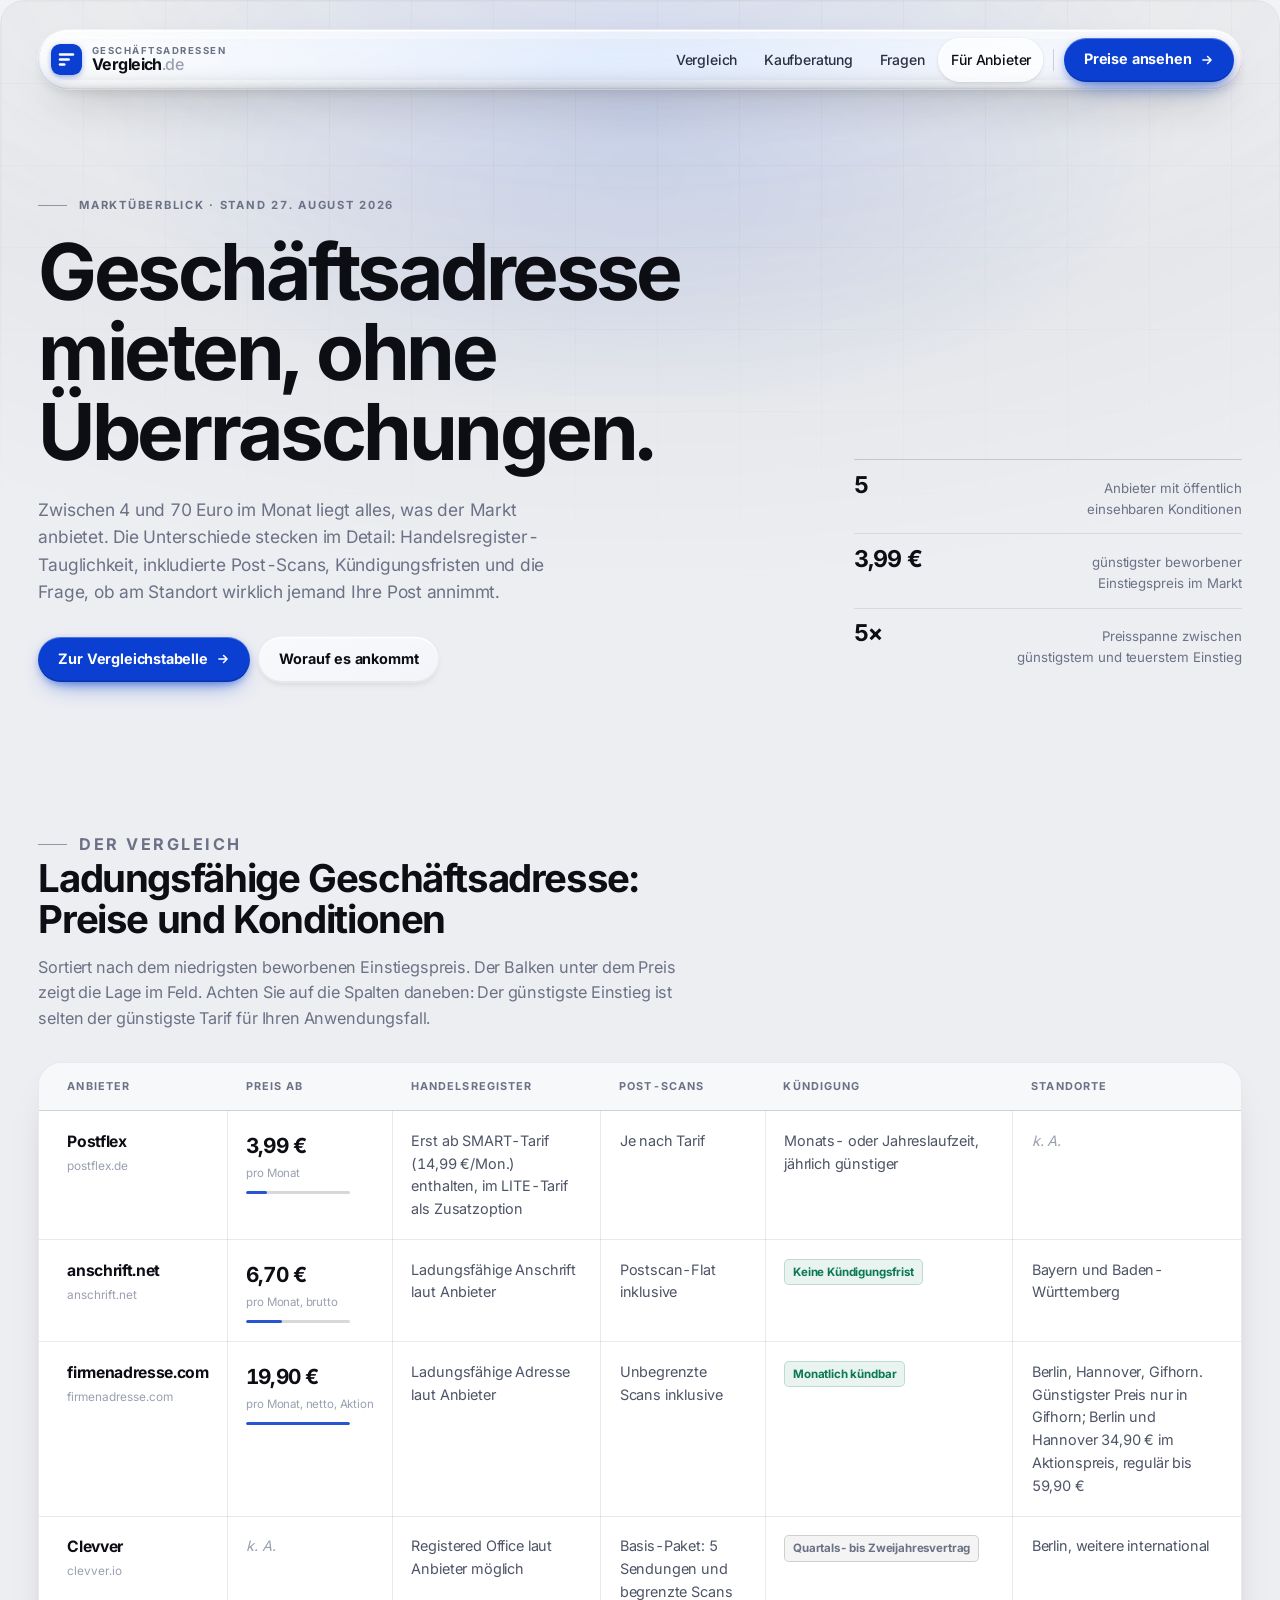
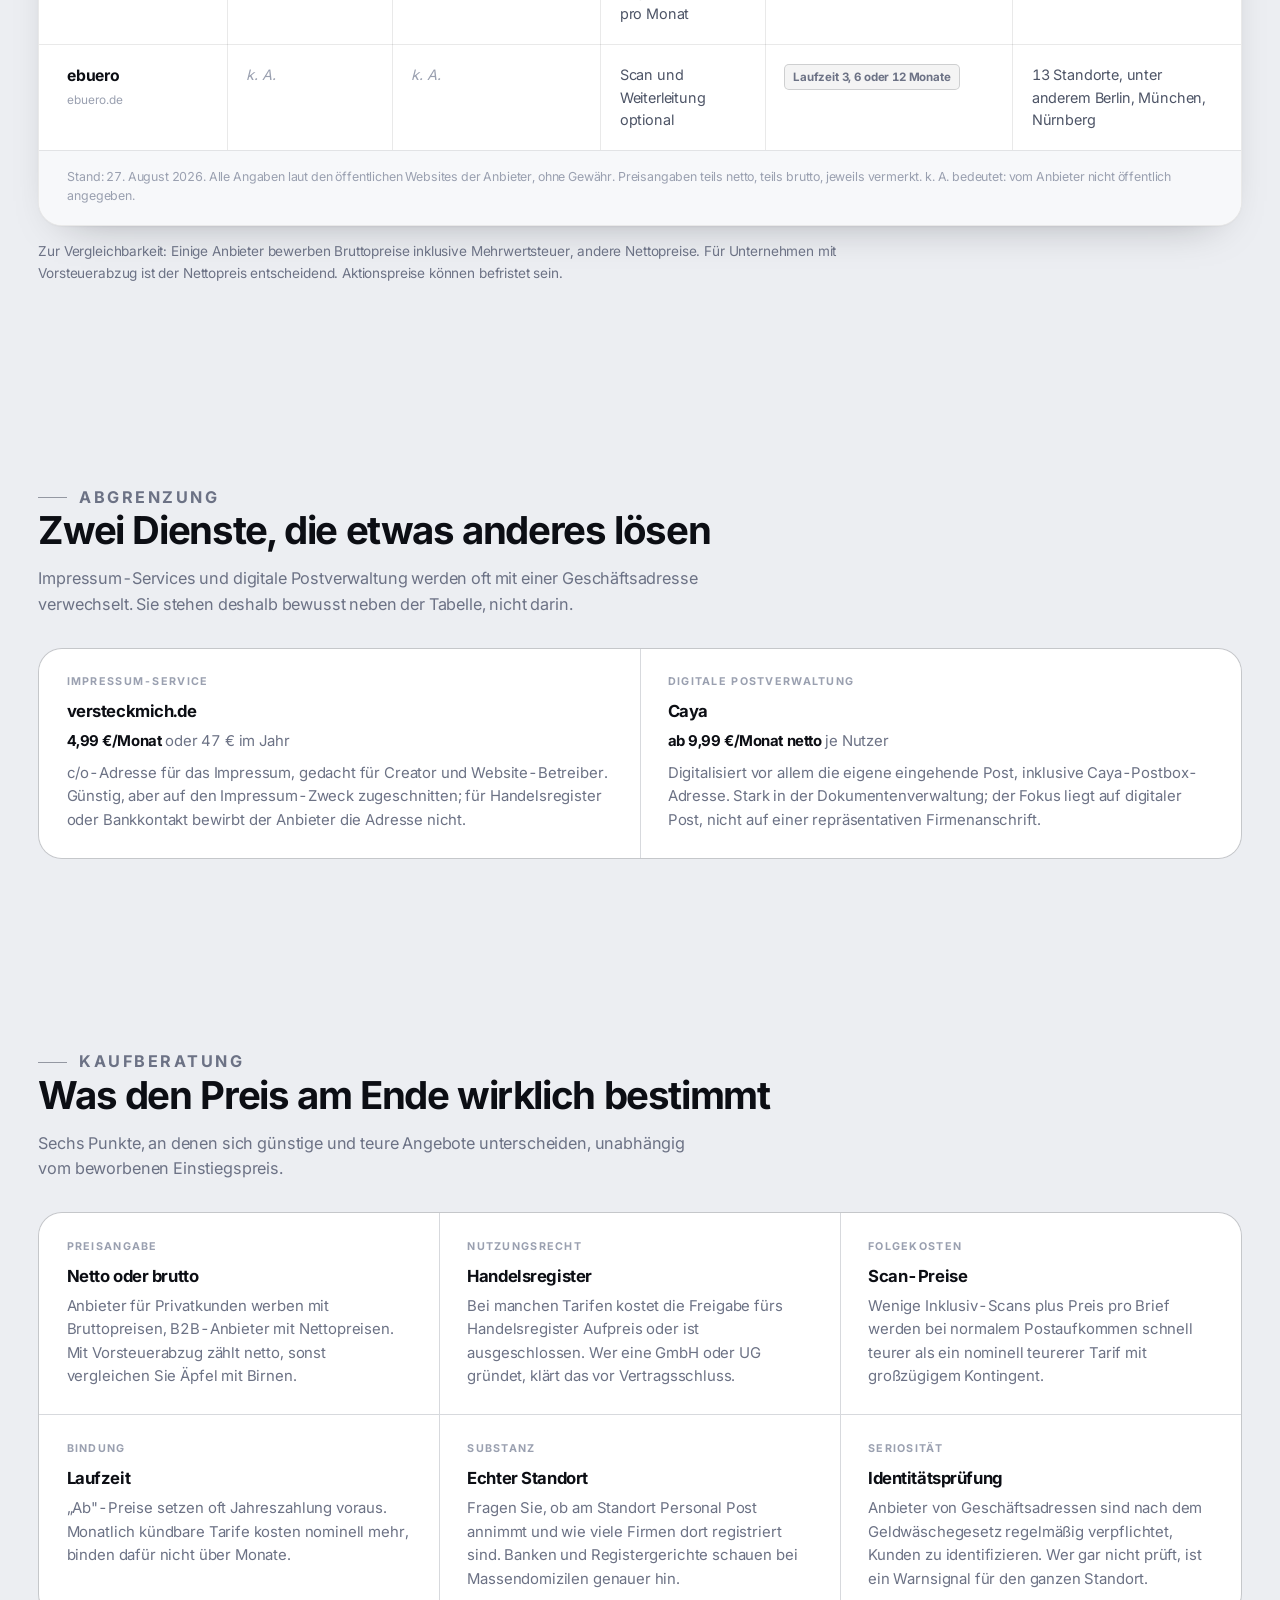
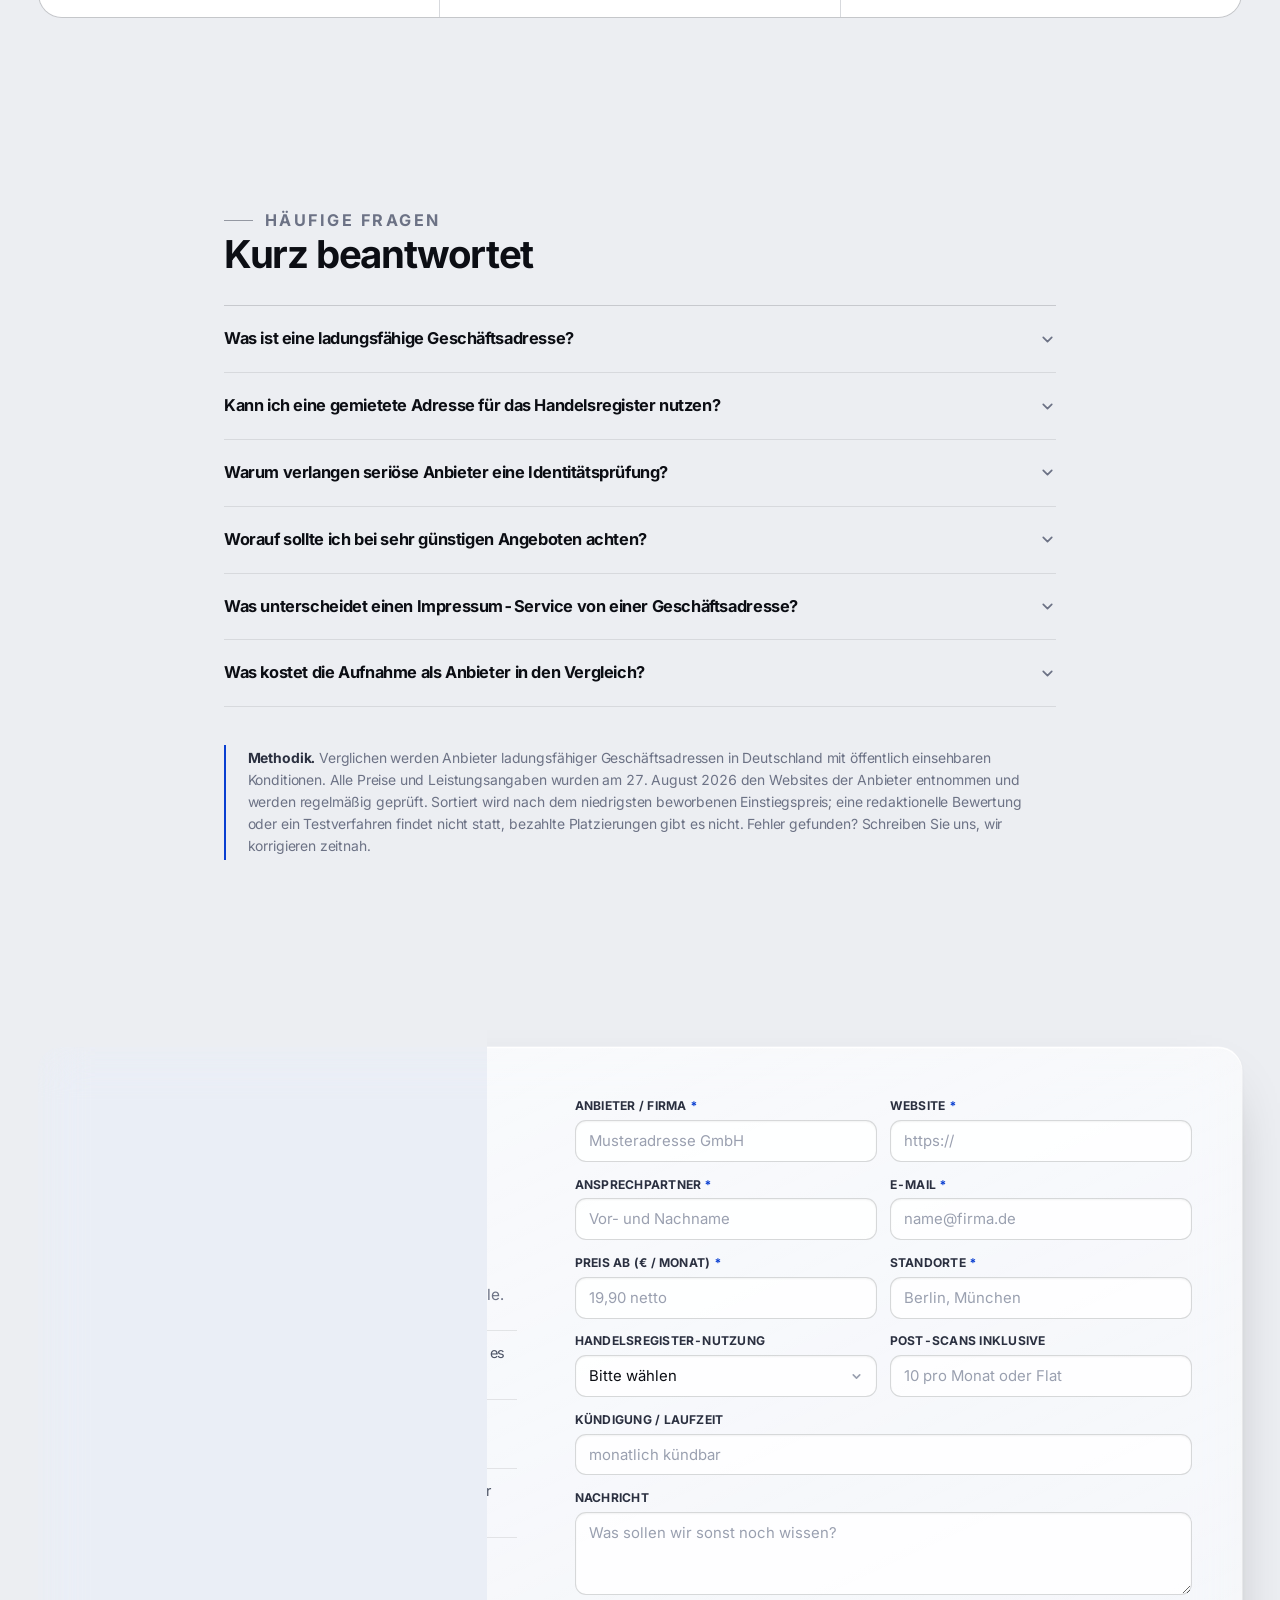
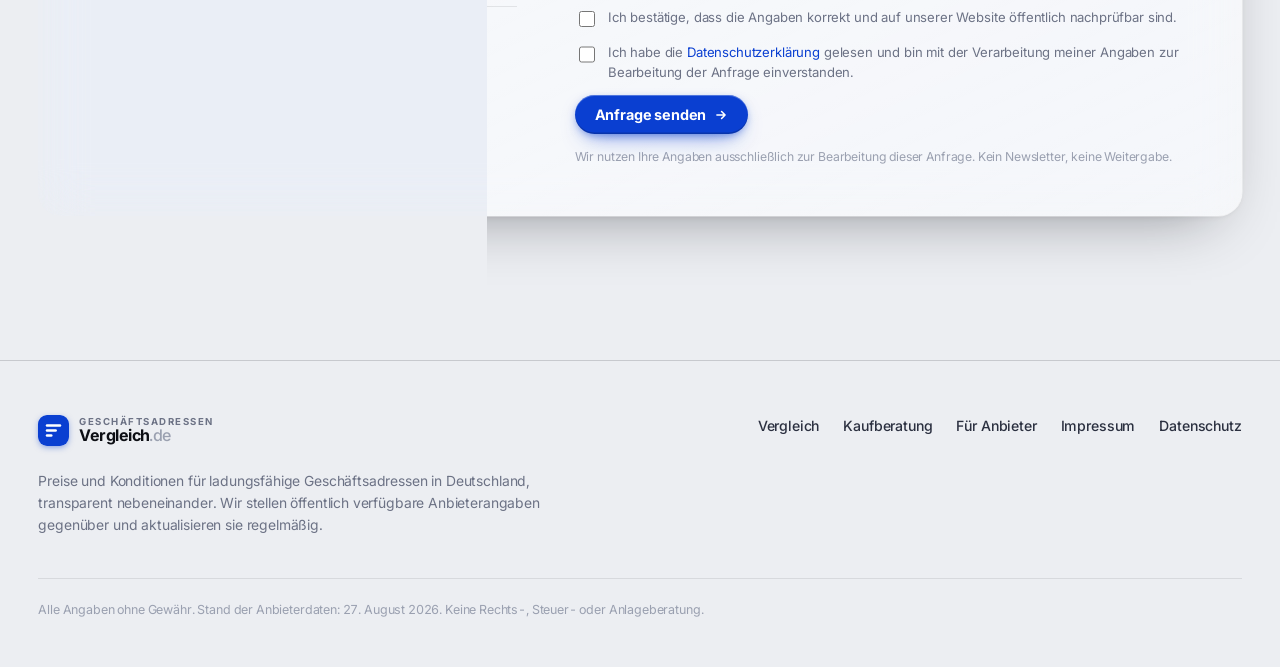
==== commit 9c93f3c6: "Redaktionelles Redesign: KI-Muster raus, echte Randlinse in der Kopfzeile Entfernt, weil es als KI-V" ====
--- a/index.html
+++ b/index.html
@@ -4,76 +4,73 @@
   <meta charset="utf-8">
   <meta name="viewport" content="width=device-width, initial-scale=1">
   <title>Geschäftsadressen-Vergleich: Anbieter und Preise 2026</title>
-  <meta name="description" content="Ladungsfähige Geschäftsadresse mieten: Anbieter im Preisvergleich (Stand August 2026). Preise, Post-Scans, Kündigungsfristen und Handelsregister-Tauglichkeit auf einen Blick.">
+  <meta name="description" content="Ladungsfähige Geschäftsadresse mieten: Anbieter im Preisvergleich, Stand August 2026. Preise, Post-Scans, Kündigungsfristen und Handelsregister-Tauglichkeit auf einen Blick.">
   <link rel="canonical" href="https://geschaeftsadressen-vergleich.de/">
   <meta name="robots" content="index,follow,max-snippet:-1,max-image-preview:large">
-  <meta name="theme-color" content="#eceef6">
+  <meta name="theme-color" content="#eceef2">
   <script>document.documentElement.classList.add("js");</script>
   <link rel="preload" href="fonts/inter-latin-700-normal.woff2" as="font" type="font/woff2" crossorigin>
   <link rel="stylesheet" href="style.css">
-  <link rel="icon" href="data:image/svg+xml,%3Csvg xmlns='http://www.w3.org/2000/svg' viewBox='0 0 64 64'%3E%3Cdefs%3E%3ClinearGradient id='g' x1='0' y1='0' x2='1' y2='1'%3E%3Cstop offset='0' stop-color='%235350e8'/%3E%3Cstop offset='.55' stop-color='%238b5cf0'/%3E%3Cstop offset='1' stop-color='%231fc4e8'/%3E%3C/linearGradient%3E%3C/defs%3E%3Crect width='64' height='64' rx='18' fill='url(%23g)'/%3E%3Cg fill='white'%3E%3Crect x='16' y='19' width='32' height='6' rx='3'/%3E%3Crect x='16' y='29' width='23' height='6' rx='3'/%3E%3Crect x='16' y='39' width='14' height='6' rx='3'/%3E%3C/g%3E%3C/svg%3E">
+  <link rel="icon" href="data:image/svg+xml,%3Csvg xmlns='http://www.w3.org/2000/svg' viewBox='0 0 64 64'%3E%3Crect width='64' height='64' rx='15' fill='%230a3fd1'/%3E%3Cg fill='white'%3E%3Crect x='16' y='19' width='32' height='5.5' rx='2.75'/%3E%3Crect x='16' y='29.25' width='23' height='5.5' rx='2.75'/%3E%3Crect x='16' y='39.5' width='14' height='5.5' rx='2.75'/%3E%3C/g%3E%3C/svg%3E">
   <meta property="og:title" content="Geschäftsadressen-Vergleich: Anbieter und Preise 2026">
   <meta property="og:description" content="Anbieter für ladungsfähige Geschäftsadressen im Preisvergleich: Preise, Scans, Kündigung, Handelsregister-Tauglichkeit.">
   <meta property="og:type" content="website">
   <meta property="og:url" content="https://geschaeftsadressen-vergleich.de/">
   <meta property="og:locale" content="de_DE">
   <script type="application/ld+json">
-  {
-    "@context": "https://schema.org",
-    "@type": "WebSite",
-    "name": "Geschäftsadressen-Vergleich",
-    "url": "https://geschaeftsadressen-vergleich.de/",
-    "inLanguage": "de"
-  }
+  { "@context":"https://schema.org","@type":"WebSite","name":"Geschäftsadressen-Vergleich",
+    "url":"https://geschaeftsadressen-vergleich.de/","inLanguage":"de" }
   </script>
   <script type="application/ld+json">
   {
     "@context": "https://schema.org",
     "@type": "FAQPage",
     "mainEntity": [
-      { "@type": "Question", "name": "Was ist eine ladungsfähige Geschäftsadresse?",
-        "acceptedAnswer": { "@type": "Answer", "text": "Eine ladungsfähige Geschäftsadresse ist eine echte Anschrift, unter der Ihnen Post und förmliche Zustellungen (etwa gerichtliche Schreiben) zugehen können. Sie eignet sich für Impressum, Rechnungen und Behördenkontakt. Ein reines Postfach ist nicht ladungsfähig." } },
-      { "@type": "Question", "name": "Kann ich eine gemietete Adresse für das Handelsregister nutzen?",
-        "acceptedAnswer": { "@type": "Answer", "text": "Das GmbH-Gesetz verlangt für die Eintragung nur eine inländische Geschäftsanschrift. Nach der Rechtsprechung der Oberlandesgerichte ist auch eine c/o-Adresse eintragungsfähig, wenn unter ihr ein Zustellungsbevollmächtigter erkennbar ist. Wichtig ist, dass am Standort tatsächlich Post angenommen wird. Fragen Sie im Zweifel Ihren Anbieter, ob die Adresse für den Handelsregister-Eintrag freigegeben ist, und klären Sie Details mit Notar oder Anwalt." } },
-      { "@type": "Question", "name": "Warum verlangen seriöse Anbieter eine Identitätsprüfung?",
-        "acceptedAnswer": { "@type": "Answer", "text": "Anbieter von Geschäftsadressen gelten nach dem Geldwäschegesetz regelmäßig als Verpflichtete und müssen ihre Kunden identifizieren. Eine Identitätsprüfung vor der Freischaltung ist deshalb ein Qualitätsmerkmal: Sie schützt die Adresse davor, durch unseriöse Nutzer belastet zu werden, was allen Kunden am Standort zugutekommt." } },
-      { "@type": "Question", "name": "Worauf sollte ich bei sehr günstigen Angeboten achten?",
-        "acceptedAnswer": { "@type": "Answer", "text": "Prüfen Sie vier Punkte: ob der Preis netto oder brutto angegeben ist, ob die Handelsregister-Nutzung im Tarif enthalten ist oder Aufpreis kostet, wie viele Post-Scans inklusive sind und ob es sich um einen Aktionspreis oder eine Jahresbindung handelt. Ein niedriger Einstiegspreis kann mit Zusatzkosten pro Brief oder eingeschränkter Nutzung verbunden sein." } },
-      { "@type": "Question", "name": "Was unterscheidet einen Impressum-Service von einer Geschäftsadresse?",
-        "acceptedAnswer": { "@type": "Answer", "text": "Impressum-Services richten sich an Creator und Website-Betreiber, die ihre Privatadresse nicht im Impressum zeigen wollen. Sie sind günstig, aber meist nicht für Handelsregister, Gewerbeanmeldung oder Bankkontakt gedacht. Eine vollwertige Geschäftsadresse deckt diese Fälle ab und wächst mit, wenn aus dem Projekt ein Unternehmen wird." } },
-      { "@type": "Question", "name": "Was kostet die Aufnahme als Anbieter in den Vergleich?",
-        "acceptedAnswer": { "@type": "Answer", "text": "Nichts. Die Aufnahme ist kostenlos. Die Sortierung erfolgt ausschließlich nach dem niedrigsten öffentlich beworbenen Einstiegspreis; bezahlte Platzierungen gibt es nicht." } }
+      { "@type":"Question","name":"Was ist eine ladungsfähige Geschäftsadresse?",
+        "acceptedAnswer":{"@type":"Answer","text":"Eine ladungsfähige Geschäftsadresse ist eine echte Anschrift, unter der Ihnen Post und förmliche Zustellungen (etwa gerichtliche Schreiben) zugehen können. Sie eignet sich für Impressum, Rechnungen und Behördenkontakt. Ein reines Postfach ist nicht ladungsfähig."}},
+      { "@type":"Question","name":"Kann ich eine gemietete Adresse für das Handelsregister nutzen?",
+        "acceptedAnswer":{"@type":"Answer","text":"Das GmbH-Gesetz verlangt für die Eintragung nur eine inländische Geschäftsanschrift. Nach der Rechtsprechung der Oberlandesgerichte ist auch eine c/o-Adresse eintragungsfähig, wenn unter ihr ein Zustellungsbevollmächtigter erkennbar ist. Wichtig ist, dass am Standort tatsächlich Post angenommen wird. Fragen Sie im Zweifel Ihren Anbieter, ob die Adresse für den Handelsregister-Eintrag freigegeben ist, und klären Sie Details mit Notar oder Anwalt."}},
+      { "@type":"Question","name":"Warum verlangen seriöse Anbieter eine Identitätsprüfung?",
+        "acceptedAnswer":{"@type":"Answer","text":"Anbieter von Geschäftsadressen gelten nach dem Geldwäschegesetz regelmäßig als Verpflichtete und müssen ihre Kunden identifizieren. Eine Identitätsprüfung vor der Freischaltung ist deshalb ein Qualitätsmerkmal: Sie schützt die Adresse davor, durch unseriöse Nutzer belastet zu werden, was allen Kunden am Standort zugutekommt."}},
+      { "@type":"Question","name":"Worauf sollte ich bei sehr günstigen Angeboten achten?",
+        "acceptedAnswer":{"@type":"Answer","text":"Prüfen Sie vier Punkte: ob der Preis netto oder brutto angegeben ist, ob die Handelsregister-Nutzung im Tarif enthalten ist oder Aufpreis kostet, wie viele Post-Scans inklusive sind und ob es sich um einen Aktionspreis oder eine Jahresbindung handelt. Ein niedriger Einstiegspreis kann mit Zusatzkosten pro Brief oder eingeschränkter Nutzung verbunden sein."}},
+      { "@type":"Question","name":"Was unterscheidet einen Impressum-Service von einer Geschäftsadresse?",
+        "acceptedAnswer":{"@type":"Answer","text":"Impressum-Services richten sich an Creator und Website-Betreiber, die ihre Privatadresse nicht im Impressum zeigen wollen. Sie sind günstig, aber meist nicht für Handelsregister, Gewerbeanmeldung oder Bankkontakt gedacht. Eine vollwertige Geschäftsadresse deckt diese Fälle ab und wächst mit, wenn aus dem Projekt ein Unternehmen wird."}},
+      { "@type":"Question","name":"Was kostet die Aufnahme als Anbieter in den Vergleich?",
+        "acceptedAnswer":{"@type":"Answer","text":"Nichts. Die Aufnahme ist kostenlos. Sortiert wird ausschließlich nach dem niedrigsten öffentlich beworbenen Einstiegspreis; bezahlte Platzierungen gibt es nicht."}}
     ]
   }
   </script>
 </head>
 <body>
-  <div class="mesh" aria-hidden="true"><span class="m1"></span><span class="m2"></span><span class="m3"></span><span class="m4"></span></div>
+  <div class="canvas" aria-hidden="true"><span class="light"></span><span class="grid"></span></div>
 
   <header class="site-head" id="siteHead">
     <div class="wrap">
       <div class="head-pill">
+        <span class="pill-lens" aria-hidden="true"></span>
+        <span class="pill-sheen" aria-hidden="true"></span>
+
         <a class="brand" href="index.html" aria-label="Geschäftsadressen-Vergleich, zur Startseite">
           <svg class="brand-mark" viewBox="0 0 64 64" aria-hidden="true">
-            <defs><linearGradient id="bm" x1="0" y1="0" x2="1" y2="1">
-              <stop offset="0" stop-color="#5350e8"/><stop offset=".55" stop-color="#8b5cf0"/><stop offset="1" stop-color="#1fc4e8"/>
-            </linearGradient></defs>
-            <rect width="64" height="64" rx="18" fill="url(#bm)"/>
-            <g fill="white"><rect x="16" y="19" width="32" height="6" rx="3"/><rect x="16" y="29" width="23" height="6" rx="3"/><rect x="16" y="39" width="14" height="6" rx="3"/></g>
+            <rect width="64" height="64" rx="15" fill="#0a3fd1"/>
+            <g fill="white"><rect x="16" y="19" width="32" height="5.5" rx="2.75"/><rect x="16" y="29.25" width="23" height="5.5" rx="2.75"/><rect x="16" y="39.5" width="14" height="5.5" rx="2.75"/></g>
           </svg>
           <span class="brand-text">
             <span class="b1">Geschäftsadressen</span>
             <span class="b2">Vergleich<span class="de">.de</span></span>
           </span>
         </a>
+
         <nav class="head-nav" id="headNav">
           <span class="nav-pill" id="navPill" aria-hidden="true"></span>
           <a class="head-link" href="#vergleich">Vergleich</a>
           <a class="head-link" href="#kriterien">Kaufberatung</a>
           <a class="head-link" href="#faq">Fragen</a>
           <a class="head-link" href="#partner">Für Anbieter</a>
+          <span class="head-sep" aria-hidden="true"></span>
           <a class="btn btn-solid" href="#vergleich">Preise ansehen
-            <svg class="arrow" width="15" height="15" viewBox="0 0 24 24" fill="none" stroke="currentColor" stroke-width="2.6" stroke-linecap="round" stroke-linejoin="round" aria-hidden="true"><path d="M5 12h14M13 6l6 6-6 6"/></svg>
+            <svg class="arrow" width="14" height="14" viewBox="0 0 24 24" fill="none" stroke="currentColor" stroke-width="2.7" stroke-linecap="round" stroke-linejoin="round" aria-hidden="true"><path d="M5 12h14M13 6l6 6-6 6"/></svg>
           </a>
         </nav>
       </div>
@@ -83,27 +80,23 @@
   <main>
     <div class="hero">
       <div class="wrap">
-        <span class="eyebrow" data-reveal><span class="dot"></span>Marktüberblick · Stand 27. August 2026</span>
-        <h1 data-reveal style="--delay:80ms">Geschäftsadresse mieten, <span class="grad-text">ohne Überraschungen.</span></h1>
-        <p class="lede" data-reveal style="--delay:160ms">Zwischen 4 und 70 Euro im Monat liegt alles, was der Markt anbietet. Die Unterschiede stecken im Detail: Handelsregister-Tauglichkeit, inkludierte Post-Scans, Kündigungsfristen und die Frage, ob am Standort wirklich jemand Ihre Post annimmt.</p>
-        <div class="hero-actions" data-reveal style="--delay:240ms">
-          <a class="btn btn-solid" href="#vergleich">Zur Vergleichstabelle
-            <svg class="arrow" width="15" height="15" viewBox="0 0 24 24" fill="none" stroke="currentColor" stroke-width="2.6" stroke-linecap="round" stroke-linejoin="round" aria-hidden="true"><path d="M5 12h14M13 6l6 6-6 6"/></svg>
-          </a>
-          <a class="btn btn-glass" href="#kriterien">Worauf es ankommt</a>
-        </div>
-        <div class="stat-row">
-          <div class="stat glass" data-reveal style="--delay:320ms">
-            <span class="num" data-count="5">5</span>
-            <span class="lab">Anbieter mit öffentlichen Konditionen</span>
+        <div class="hero-grid">
+          <div>
+            <p class="kicker" data-reveal>Marktüberblick · Stand 27. August 2026</p>
+            <h1 data-reveal style="--delay:70ms">Geschäftsadresse mieten, ohne Überraschungen.</h1>
+            <p class="lede" data-reveal style="--delay:140ms">Zwischen 4 und 70 Euro im Monat liegt alles, was der Markt anbietet. Die Unterschiede stecken im Detail: Handelsregister-Tauglichkeit, inkludierte Post-Scans, Kündigungsfristen und die Frage, ob am Standort wirklich jemand Ihre Post annimmt.</p>
+            <div class="hero-actions" data-reveal style="--delay:210ms">
+              <a class="btn btn-solid" href="#vergleich">Zur Vergleichstabelle
+                <svg class="arrow" width="14" height="14" viewBox="0 0 24 24" fill="none" stroke="currentColor" stroke-width="2.7" stroke-linecap="round" stroke-linejoin="round" aria-hidden="true"><path d="M5 12h14M13 6l6 6-6 6"/></svg>
+              </a>
+              <a class="btn btn-glass" href="#kriterien">Worauf es ankommt</a>
+            </div>
           </div>
-          <div class="stat glass" data-reveal style="--delay:380ms">
-            <span class="num" data-count="3.99" data-suffix=" €">3,99 €</span>
-            <span class="lab">günstigster Einstiegspreis im Markt</span>
-          </div>
-          <div class="stat glass" data-reveal style="--delay:440ms">
-            <span class="num" data-count="6">6</span>
-            <span class="lab">Kriterien, die über den Preis entscheiden</span>
+
+          <div class="facts" data-reveal style="--delay:280ms">
+            <div class="row"><span class="val" data-count="5">5</span><span class="lab">Anbieter mit öffentlich<br>einsehbaren Konditionen</span></div>
+            <div class="row"><span class="val" data-count="3.99" data-suffix=" €">3,99 €</span><span class="lab">günstigster beworbener<br>Einstiegspreis im Markt</span></div>
+            <div class="row"><span class="val" data-count="5" data-suffix="×">5×</span><span class="lab">Preisspanne zwischen<br>günstigstem und teuerstem Einstieg</span></div>
           </div>
         </div>
       </div>
@@ -112,15 +105,15 @@
     <section id="vergleich">
       <div class="wrap">
         <div class="section-head" data-reveal>
-          <span class="eyebrow"><span class="dot"></span>Der Vergleich</span>
+          <p class="kicker">Der Vergleich</p>
           <h2>Ladungsfähige Geschäftsadresse: Preise und Konditionen</h2>
-          <p>Sortiert nach dem niedrigsten beworbenen Einstiegspreis. Achten Sie auf die Spalten daneben: Der günstigste Einstieg ist selten der günstigste Tarif für Ihren Anwendungsfall.</p>
-        </div>
-
-        <div class="table-card glass" data-reveal style="--delay:100ms">
+          <p>Sortiert nach dem niedrigsten beworbenen Einstiegspreis. Der Balken unter dem Preis zeigt die Lage im Feld. Achten Sie auf die Spalten daneben: Der günstigste Einstieg ist selten der günstigste Tarif für Ihren Anwendungsfall.</p>
+        </div>
+
+        <div class="table-card" data-reveal style="--delay:90ms">
           <div class="tablewrap">
             <table>
-              <caption>Stand: 27. August 2026. Alle Angaben laut den öffentlichen Websites der Anbieter, ohne Gewähr. Preisangaben teils netto, teils brutto, jeweils vermerkt. k.&nbsp;A. = vom Anbieter nicht öffentlich angegeben.</caption>
+              <caption>Stand: 27. August 2026. Alle Angaben laut den öffentlichen Websites der Anbieter, ohne Gewähr. Preisangaben teils netto, teils brutto, jeweils vermerkt. k.&nbsp;A. bedeutet: vom Anbieter nicht öffentlich angegeben.</caption>
               <thead>
                 <tr>
                   <th scope="col">Anbieter</th><th scope="col">Preis ab</th><th scope="col">Handelsregister</th>
@@ -129,67 +122,69 @@
               </thead>
               <tbody>
                 <tr>
-                  <td class="anbieter" data-label="Anbieter">Postflex</td>
-                  <td class="preis" data-label="Preis ab"><span class="val">3,99 €</span><span class="unit">pro Monat</span></td>
+                  <td class="anbieter" data-label="Anbieter">Postflex<span class="dom">postflex.de</span></td>
+                  <td class="preis" data-label="Preis ab"><span class="val">3,99 €</span><span class="unit">pro Monat</span><span class="bar"><i style="width:20%"></i></span></td>
                   <td data-label="Handelsregister">Erst ab SMART-Tarif (14,99 €/Mon.) enthalten, im LITE-Tarif als Zusatzoption</td>
                   <td data-label="Post-Scans">Je nach Tarif</td>
-                  <td data-label="Kündigung">Monats- oder Jahreslaufzeit (jährlich günstiger)</td>
+                  <td data-label="Kündigung">Monats- oder Jahreslaufzeit, jährlich günstiger</td>
                   <td data-label="Standorte"><span class="ka">k.&nbsp;A.</span></td>
                 </tr>
                 <tr>
-                  <td class="anbieter" data-label="Anbieter">anschrift.net</td>
-                  <td class="preis" data-label="Preis ab"><span class="val">6,70 €</span><span class="unit">pro Monat, brutto</span></td>
+                  <td class="anbieter" data-label="Anbieter">anschrift.net<span class="dom">anschrift.net</span></td>
+                  <td class="preis" data-label="Preis ab"><span class="val">6,70 €</span><span class="unit">pro Monat, brutto</span><span class="bar"><i style="width:34%"></i></span></td>
                   <td data-label="Handelsregister">Ladungsfähige Anschrift laut Anbieter</td>
                   <td data-label="Post-Scans">Postscan-Flat inklusive</td>
                   <td data-label="Kündigung"><span class="chip">Keine Kündigungsfrist</span></td>
                   <td data-label="Standorte">Bayern und Baden-Württemberg</td>
                 </tr>
                 <tr>
-                  <td class="anbieter" data-label="Anbieter">firmenadresse.com</td>
-                  <td class="preis" data-label="Preis ab"><span class="val">19,90 €</span><span class="unit">pro Monat, netto (Aktion)</span></td>
+                  <td class="anbieter" data-label="Anbieter">firmenadresse.com<span class="dom">firmenadresse.com</span></td>
+                  <td class="preis" data-label="Preis ab"><span class="val">19,90 €</span><span class="unit">pro Monat, netto, Aktion</span><span class="bar"><i style="width:100%"></i></span></td>
                   <td data-label="Handelsregister">Ladungsfähige Adresse laut Anbieter</td>
                   <td data-label="Post-Scans">Unbegrenzte Scans inklusive</td>
                   <td data-label="Kündigung"><span class="chip">Monatlich kündbar</span></td>
-                  <td data-label="Standorte">Berlin, Hannover, Gifhorn (günstigster Preis nur Gifhorn; Berlin/Hannover 34,90 € Aktion, regulär bis 59,90 €)</td>
-                </tr>
-                <tr>
-                  <td class="anbieter" data-label="Anbieter">Clevver</td>
+                  <td data-label="Standorte">Berlin, Hannover, Gifhorn. Günstigster Preis nur in Gifhorn; Berlin und Hannover 34,90 € im Aktionspreis, regulär bis 59,90 €</td>
+                </tr>
+                <tr>
+                  <td class="anbieter" data-label="Anbieter">Clevver<span class="dom">clevver.io</span></td>
                   <td class="preis" data-label="Preis ab"><span class="ka">k.&nbsp;A.</span></td>
                   <td data-label="Handelsregister">Registered Office laut Anbieter möglich</td>
                   <td data-label="Post-Scans">Basis-Paket: 5 Sendungen und begrenzte Scans pro Monat</td>
                   <td data-label="Kündigung"><span class="chip neutral">Quartals- bis Zweijahresvertrag</span></td>
-                  <td data-label="Standorte">Berlin (weitere international)</td>
-                </tr>
-                <tr>
-                  <td class="anbieter" data-label="Anbieter">ebuero</td>
+                  <td data-label="Standorte">Berlin, weitere international</td>
+                </tr>
+                <tr>
+                  <td class="anbieter" data-label="Anbieter">ebuero<span class="dom">ebuero.de</span></td>
                   <td class="preis" data-label="Preis ab"><span class="ka">k.&nbsp;A.</span></td>
                   <td data-label="Handelsregister"><span class="ka">k.&nbsp;A.</span></td>
                   <td data-label="Post-Scans">Scan und Weiterleitung optional</td>
                   <td data-label="Kündigung"><span class="chip neutral">Laufzeit 3, 6 oder 12 Monate</span></td>
-                  <td data-label="Standorte">13 Standorte, u.&nbsp;a. Berlin, München, Nürnberg</td>
+                  <td data-label="Standorte">13 Standorte, unter anderem Berlin, München, Nürnberg</td>
                 </tr>
               </tbody>
             </table>
           </div>
         </div>
-        <p class="note" data-reveal>Hinweis zur Vergleichbarkeit: Einige Anbieter bewerben Bruttopreise (inkl. MwSt.), andere Nettopreise. Für Unternehmen mit Vorsteuerabzug ist der Nettopreis entscheidend. Aktionspreise können befristet sein.</p>
+        <p class="note" data-reveal>Zur Vergleichbarkeit: Einige Anbieter bewerben Bruttopreise inklusive Mehrwertsteuer, andere Nettopreise. Für Unternehmen mit Vorsteuerabzug ist der Nettopreis entscheidend. Aktionspreise können befristet sein.</p>
       </div>
     </section>
 
     <section>
       <div class="wrap">
         <div class="section-head" data-reveal>
-          <span class="eyebrow"><span class="dot"></span>Abgrenzung</span>
-          <h2>Andere Zuschnitte: Impressum-Service und digitale Postverwaltung</h2>
-          <p>Zwei verbreitete Dienste lösen ein anderes Problem als eine vollwertige Geschäftsadresse und gehören deshalb nicht in die Tabelle oben.</p>
-        </div>
-        <div class="grid two">
-          <article class="card glass" data-reveal>
+          <p class="kicker">Abgrenzung</p>
+          <h2>Zwei Dienste, die etwas anderes lösen</h2>
+          <p>Impressum-Services und digitale Postverwaltung werden oft mit einer Geschäftsadresse verwechselt. Sie stehen deshalb bewusst neben der Tabelle, nicht darin.</p>
+        </div>
+        <div class="grid two" data-reveal>
+          <article class="cell">
+            <span class="tag">Impressum-Service</span>
             <h3>versteckmich.de</h3>
             <p><span class="price">4,99 €/Monat</span> oder 47 € im Jahr</p>
             <p>c/o-Adresse für das Impressum, gedacht für Creator und Website-Betreiber. Günstig, aber auf den Impressum-Zweck zugeschnitten; für Handelsregister oder Bankkontakt bewirbt der Anbieter die Adresse nicht.</p>
           </article>
-          <article class="card glass" data-reveal style="--delay:110ms">
+          <article class="cell">
+            <span class="tag">Digitale Postverwaltung</span>
             <h3>Caya</h3>
             <p><span class="price">ab 9,99 €/Monat netto</span> je Nutzer</p>
             <p>Digitalisiert vor allem die eigene eingehende Post, inklusive Caya-Postbox-Adresse. Stark in der Dokumentenverwaltung; der Fokus liegt auf digitaler Post, nicht auf einer repräsentativen Firmenanschrift.</p>
@@ -200,33 +195,34 @@
 
     <section id="kriterien">
       <div class="wrap">
-        <div class="section-head center" data-reveal>
-          <span class="eyebrow"><span class="dot"></span>Kaufberatung</span>
-          <h2>Sechs Punkte, die über den echten Preis entscheiden</h2>
-        </div>
-        <div class="grid three">
-          <article class="card glass" data-reveal>
-            <span class="idx">01</span><h3>Netto oder brutto</h3>
+        <div class="section-head" data-reveal>
+          <p class="kicker">Kaufberatung</p>
+          <h2>Was den Preis am Ende wirklich bestimmt</h2>
+          <p>Sechs Punkte, an denen sich günstige und teure Angebote unterscheiden, unabhängig vom beworbenen Einstiegspreis.</p>
+        </div>
+        <div class="grid three" data-reveal>
+          <article class="cell">
+            <span class="tag">Preisangabe</span><h3>Netto oder brutto</h3>
             <p>Anbieter für Privatkunden werben mit Bruttopreisen, B2B-Anbieter mit Nettopreisen. Mit Vorsteuerabzug zählt netto, sonst vergleichen Sie Äpfel mit Birnen.</p>
           </article>
-          <article class="card glass" data-reveal style="--delay:70ms">
-            <span class="idx">02</span><h3>Handelsregister-Nutzung</h3>
-            <p>Bei manchen Tarifen kostet die Freigabe fürs Handelsregister Aufpreis oder ist ausgeschlossen. Wenn Sie eine GmbH oder UG gründen, klären Sie das vor Vertragsschluss.</p>
-          </article>
-          <article class="card glass" data-reveal style="--delay:140ms">
-            <span class="idx">03</span><h3>Scan-Kosten</h3>
+          <article class="cell">
+            <span class="tag">Nutzungsrecht</span><h3>Handelsregister</h3>
+            <p>Bei manchen Tarifen kostet die Freigabe fürs Handelsregister Aufpreis oder ist ausgeschlossen. Wer eine GmbH oder UG gründet, klärt das vor Vertragsschluss.</p>
+          </article>
+          <article class="cell">
+            <span class="tag">Folgekosten</span><h3>Scan-Preise</h3>
             <p>Wenige Inklusiv-Scans plus Preis pro Brief werden bei normalem Postaufkommen schnell teurer als ein nominell teurerer Tarif mit großzügigem Kontingent.</p>
           </article>
-          <article class="card glass" data-reveal>
-            <span class="idx">04</span><h3>Laufzeit</h3>
-            <p>„Ab"-Preise setzen oft Jahreszahlung voraus. Monatlich kündbare Tarife kosten nominell mehr, binden Sie dafür nicht über Monate.</p>
-          </article>
-          <article class="card glass" data-reveal style="--delay:70ms">
-            <span class="idx">05</span><h3>Echter Standort</h3>
+          <article class="cell">
+            <span class="tag">Bindung</span><h3>Laufzeit</h3>
+            <p>„Ab"-Preise setzen oft Jahreszahlung voraus. Monatlich kündbare Tarife kosten nominell mehr, binden dafür nicht über Monate.</p>
+          </article>
+          <article class="cell">
+            <span class="tag">Substanz</span><h3>Echter Standort</h3>
             <p>Fragen Sie, ob am Standort Personal Post annimmt und wie viele Firmen dort registriert sind. Banken und Registergerichte schauen bei Massendomizilen genauer hin.</p>
           </article>
-          <article class="card glass" data-reveal style="--delay:140ms">
-            <span class="idx">06</span><h3>Identitätsprüfung</h3>
+          <article class="cell">
+            <span class="tag">Seriosität</span><h3>Identitätsprüfung</h3>
             <p>Anbieter von Geschäftsadressen sind nach dem Geldwäschegesetz regelmäßig verpflichtet, Kunden zu identifizieren. Wer gar nicht prüft, ist ein Warnsignal für den ganzen Standort.</p>
           </article>
         </div>
@@ -235,81 +231,85 @@
 
     <section id="faq">
       <div class="wrap-narrow">
-        <div class="section-head center" data-reveal>
-          <span class="eyebrow"><span class="dot"></span>Häufige Fragen</span>
+        <div class="section-head" data-reveal>
+          <p class="kicker">Häufige Fragen</p>
           <h2>Kurz beantwortet</h2>
         </div>
-        <div class="faq">
-          <details class="glass" data-reveal>
+        <div class="faq" data-reveal>
+          <details>
             <summary>Was ist eine ladungsfähige Geschäftsadresse?
-              <span class="chev"><svg width="14" height="14" viewBox="0 0 24 24" fill="none" stroke="currentColor" stroke-width="2.8" stroke-linecap="round" stroke-linejoin="round" aria-hidden="true"><path d="m6 9 6 6 6-6"/></svg></span>
-            </summary>
-            <div class="faq-body"><div><p>Eine echte Anschrift, unter der Ihnen Post und förmliche Zustellungen (etwa gerichtliche Schreiben) zugehen können. Sie eignet sich für Impressum, Rechnungen und Behördenkontakt. Ein reines Postfach ist nicht ladungsfähig.</p></div></div>
-          </details>
-          <details class="glass" data-reveal>
+              <svg class="chev" width="17" height="17" viewBox="0 0 24 24" fill="none" stroke="currentColor" stroke-width="2.4" stroke-linecap="round" stroke-linejoin="round" aria-hidden="true"><path d="m6 9 6 6 6-6"/></svg>
+            </summary>
+            <div class="faq-body"><div><p>Eine echte Anschrift, unter der Ihnen Post und förmliche Zustellungen wie gerichtliche Schreiben zugehen können. Sie eignet sich für Impressum, Rechnungen und Behördenkontakt. Ein reines Postfach ist nicht ladungsfähig.</p></div></div>
+          </details>
+          <details>
             <summary>Kann ich eine gemietete Adresse für das Handelsregister nutzen?
-              <span class="chev"><svg width="14" height="14" viewBox="0 0 24 24" fill="none" stroke="currentColor" stroke-width="2.8" stroke-linecap="round" stroke-linejoin="round" aria-hidden="true"><path d="m6 9 6 6 6-6"/></svg></span>
+              <svg class="chev" width="17" height="17" viewBox="0 0 24 24" fill="none" stroke="currentColor" stroke-width="2.4" stroke-linecap="round" stroke-linejoin="round" aria-hidden="true"><path d="m6 9 6 6 6-6"/></svg>
             </summary>
             <div class="faq-body"><div><p>Das GmbH-Gesetz verlangt für die Eintragung nur eine inländische Geschäftsanschrift. Nach der Rechtsprechung der Oberlandesgerichte ist auch eine c/o-Adresse eintragungsfähig, wenn unter ihr ein Zustellungsbevollmächtigter erkennbar ist. Wichtig ist, dass am Standort tatsächlich Post angenommen wird. Fragen Sie im Zweifel Ihren Anbieter, ob die Adresse für den Handelsregister-Eintrag freigegeben ist, und klären Sie Details mit Notar oder Anwalt.</p></div></div>
           </details>
-          <details class="glass" data-reveal>
+          <details>
             <summary>Warum verlangen seriöse Anbieter eine Identitätsprüfung?
-              <span class="chev"><svg width="14" height="14" viewBox="0 0 24 24" fill="none" stroke="currentColor" stroke-width="2.8" stroke-linecap="round" stroke-linejoin="round" aria-hidden="true"><path d="m6 9 6 6 6-6"/></svg></span>
+              <svg class="chev" width="17" height="17" viewBox="0 0 24 24" fill="none" stroke="currentColor" stroke-width="2.4" stroke-linecap="round" stroke-linejoin="round" aria-hidden="true"><path d="m6 9 6 6 6-6"/></svg>
             </summary>
             <div class="faq-body"><div><p>Anbieter von Geschäftsadressen gelten nach dem Geldwäschegesetz regelmäßig als Verpflichtete und müssen ihre Kunden identifizieren. Eine Identitätsprüfung vor der Freischaltung ist deshalb ein Qualitätsmerkmal: Sie schützt die Adresse davor, durch unseriöse Nutzer belastet zu werden, was allen Kunden am Standort zugutekommt.</p></div></div>
           </details>
-          <details class="glass" data-reveal>
+          <details>
             <summary>Worauf sollte ich bei sehr günstigen Angeboten achten?
-              <span class="chev"><svg width="14" height="14" viewBox="0 0 24 24" fill="none" stroke="currentColor" stroke-width="2.8" stroke-linecap="round" stroke-linejoin="round" aria-hidden="true"><path d="m6 9 6 6 6-6"/></svg></span>
+              <svg class="chev" width="17" height="17" viewBox="0 0 24 24" fill="none" stroke="currentColor" stroke-width="2.4" stroke-linecap="round" stroke-linejoin="round" aria-hidden="true"><path d="m6 9 6 6 6-6"/></svg>
             </summary>
             <div class="faq-body"><div><p>Prüfen Sie vier Punkte: ob der Preis netto oder brutto angegeben ist, ob die Handelsregister-Nutzung im Tarif enthalten ist oder Aufpreis kostet, wie viele Post-Scans inklusive sind und ob es sich um einen Aktionspreis oder eine Jahresbindung handelt. Ein niedriger Einstiegspreis kann mit Zusatzkosten pro Brief oder eingeschränkter Nutzung verbunden sein.</p></div></div>
           </details>
-          <details class="glass" data-reveal>
+          <details>
             <summary>Was unterscheidet einen Impressum-Service von einer Geschäftsadresse?
-              <span class="chev"><svg width="14" height="14" viewBox="0 0 24 24" fill="none" stroke="currentColor" stroke-width="2.8" stroke-linecap="round" stroke-linejoin="round" aria-hidden="true"><path d="m6 9 6 6 6-6"/></svg></span>
+              <svg class="chev" width="17" height="17" viewBox="0 0 24 24" fill="none" stroke="currentColor" stroke-width="2.4" stroke-linecap="round" stroke-linejoin="round" aria-hidden="true"><path d="m6 9 6 6 6-6"/></svg>
             </summary>
             <div class="faq-body"><div><p>Impressum-Services richten sich an Creator und Website-Betreiber, die ihre Privatadresse nicht im Impressum zeigen wollen. Sie sind günstig, aber meist nicht für Handelsregister, Gewerbeanmeldung oder Bankkontakt gedacht. Eine vollwertige Geschäftsadresse deckt diese Fälle ab und wächst mit, wenn aus dem Projekt ein Unternehmen wird.</p></div></div>
           </details>
-          <details class="glass" data-reveal>
+          <details>
             <summary>Was kostet die Aufnahme als Anbieter in den Vergleich?
-              <span class="chev"><svg width="14" height="14" viewBox="0 0 24 24" fill="none" stroke="currentColor" stroke-width="2.8" stroke-linecap="round" stroke-linejoin="round" aria-hidden="true"><path d="m6 9 6 6 6-6"/></svg></span>
-            </summary>
-            <div class="faq-body"><div><p>Nichts. Die Aufnahme ist kostenlos. Die Sortierung erfolgt ausschließlich nach dem niedrigsten öffentlich beworbenen Einstiegspreis; bezahlte Platzierungen gibt es nicht. Voraussetzung ist, dass Ihre Konditionen öffentlich auf Ihrer Website nachprüfbar sind.</p></div></div>
-          </details>
-        </div>
+              <svg class="chev" width="17" height="17" viewBox="0 0 24 24" fill="none" stroke="currentColor" stroke-width="2.4" stroke-linecap="round" stroke-linejoin="round" aria-hidden="true"><path d="m6 9 6 6 6-6"/></svg>
+            </summary>
+            <div class="faq-body"><div><p>Nichts. Die Aufnahme ist kostenlos. Sortiert wird ausschließlich nach dem niedrigsten öffentlich beworbenen Einstiegspreis; bezahlte Platzierungen gibt es nicht. Voraussetzung ist, dass die Konditionen öffentlich auf der Anbieter-Website nachprüfbar sind.</p></div></div>
+          </details>
+        </div>
+
+        <p class="method" data-reveal style="margin-top:2.4rem">
+          <strong>Methodik.</strong> Verglichen werden Anbieter ladungsfähiger Geschäftsadressen in Deutschland mit öffentlich einsehbaren Konditionen. Alle Preise und Leistungsangaben wurden am 27. August 2026 den Websites der Anbieter entnommen und werden regelmäßig geprüft. Sortiert wird nach dem niedrigsten beworbenen Einstiegspreis; eine redaktionelle Bewertung oder ein Testverfahren findet nicht statt, bezahlte Platzierungen gibt es nicht. Fehler gefunden? Schreiben Sie uns, wir korrigieren zeitnah.
+        </p>
       </div>
     </section>
 
     <section id="partner">
       <div class="wrap">
-        <div class="partner-shell glass" data-reveal>
+        <div class="partner-shell" data-reveal>
           <div class="partner-intro">
-            <span class="eyebrow"><span class="dot"></span>Für Anbieter</span>
+            <p class="kicker">Für Anbieter</p>
             <h2>Ihr Angebot gehört in den Vergleich</h2>
-            <p>Sie vermieten ladungsfähige Geschäftsadressen in Deutschland? Dann nehmen wir Sie gern auf. Schicken Sie uns Ihre Konditionen, wir gleichen sie mit Ihrer Website ab und ergänzen die Tabelle.</p>
+            <p>Sie vermieten ladungsfähige Geschäftsadressen in Deutschland? Schicken Sie uns Ihre Konditionen. Wir gleichen sie mit Ihrer Website ab und ergänzen die Tabelle.</p>
             <ul class="partner-points">
-              <li><span class="tick"><svg width="11" height="11" viewBox="0 0 24 24" fill="none" stroke="currentColor" stroke-width="4" stroke-linecap="round" stroke-linejoin="round" aria-hidden="true"><path d="M20 6 9 17l-5-5"/></svg></span>Die Aufnahme ist kostenlos, bezahlte Platzierungen gibt es nicht.</li>
-              <li><span class="tick"><svg width="11" height="11" viewBox="0 0 24 24" fill="none" stroke="currentColor" stroke-width="4" stroke-linecap="round" stroke-linejoin="round" aria-hidden="true"><path d="M20 6 9 17l-5-5"/></svg></span>Sortiert wird ausschließlich nach dem Einstiegspreis, für alle nach derselben Regel.</li>
-              <li><span class="tick"><svg width="11" height="11" viewBox="0 0 24 24" fill="none" stroke="currentColor" stroke-width="4" stroke-linecap="round" stroke-linejoin="round" aria-hidden="true"><path d="M20 6 9 17l-5-5"/></svg></span>Voraussetzung: Ihre Konditionen sind öffentlich auf Ihrer Website nachprüfbar.</li>
-              <li><span class="tick"><svg width="11" height="11" viewBox="0 0 24 24" fill="none" stroke="currentColor" stroke-width="4" stroke-linecap="round" stroke-linejoin="round" aria-hidden="true"><path d="M20 6 9 17l-5-5"/></svg></span>Preisänderungen melden Sie uns formlos, wir aktualisieren zeitnah.</li>
+              <li><svg class="tick" width="15" height="15" viewBox="0 0 24 24" fill="none" stroke="currentColor" stroke-width="2.8" stroke-linecap="round" stroke-linejoin="round" aria-hidden="true"><path d="M20 6 9 17l-5-5"/></svg>Die Aufnahme ist kostenlos, bezahlte Platzierungen gibt es nicht.</li>
+              <li><svg class="tick" width="15" height="15" viewBox="0 0 24 24" fill="none" stroke="currentColor" stroke-width="2.8" stroke-linecap="round" stroke-linejoin="round" aria-hidden="true"><path d="M20 6 9 17l-5-5"/></svg>Sortiert wird nach dem Einstiegspreis, für alle nach derselben Regel.</li>
+              <li><svg class="tick" width="15" height="15" viewBox="0 0 24 24" fill="none" stroke="currentColor" stroke-width="2.8" stroke-linecap="round" stroke-linejoin="round" aria-hidden="true"><path d="M20 6 9 17l-5-5"/></svg>Voraussetzung: Ihre Konditionen sind öffentlich auf Ihrer Website nachprüfbar.</li>
+              <li><svg class="tick" width="15" height="15" viewBox="0 0 24 24" fill="none" stroke="currentColor" stroke-width="2.8" stroke-linecap="round" stroke-linejoin="round" aria-hidden="true"><path d="M20 6 9 17l-5-5"/></svg>Preisänderungen melden Sie formlos, wir aktualisieren zeitnah.</li>
             </ul>
           </div>
 
           <form class="partner" id="partnerForm" action="partner.php" method="post" novalidate>
             <div class="form-msg" id="formMsg" role="status" aria-live="polite"></div>
 
-            <div class="field row-2">
+            <div class="field-row">
               <div class="field">
                 <label for="p-firma">Anbieter / Firma <span class="req">*</span></label>
                 <input id="p-firma" name="firma" type="text" required autocomplete="organization" placeholder="Musteradresse GmbH">
               </div>
               <div class="field">
                 <label for="p-web">Website <span class="req">*</span></label>
-                <input id="p-web" name="website" type="url" required autocomplete="url" placeholder="https://…">
-              </div>
-            </div>
-
-            <div class="field row-2">
+                <input id="p-web" name="website" type="url" required autocomplete="url" placeholder="https://">
+              </div>
+            </div>
+
+            <div class="field-row">
               <div class="field">
                 <label for="p-name">Ansprechpartner <span class="req">*</span></label>
                 <input id="p-name" name="name" type="text" required autocomplete="name" placeholder="Vor- und Nachname">
@@ -320,18 +320,18 @@
               </div>
             </div>
 
-            <div class="field row-2">
-              <div class="field">
-                <label for="p-preis">Preis ab (€ pro Monat) <span class="req">*</span></label>
-                <input id="p-preis" name="preis" type="text" required placeholder="z. B. 19,90 netto">
+            <div class="field-row">
+              <div class="field">
+                <label for="p-preis">Preis ab (€ / Monat) <span class="req">*</span></label>
+                <input id="p-preis" name="preis" type="text" required placeholder="19,90 netto">
               </div>
               <div class="field">
                 <label for="p-standorte">Standorte <span class="req">*</span></label>
-                <input id="p-standorte" name="standorte" type="text" required placeholder="z. B. Berlin, München">
-              </div>
-            </div>
-
-            <div class="field row-2">
+                <input id="p-standorte" name="standorte" type="text" required placeholder="Berlin, München">
+              </div>
+            </div>
+
+            <div class="field-row">
               <div class="field">
                 <label for="p-hr">Handelsregister-Nutzung</label>
                 <select id="p-hr" name="handelsregister">
@@ -343,13 +343,13 @@
               </div>
               <div class="field">
                 <label for="p-scans">Post-Scans inklusive</label>
-                <input id="p-scans" name="scans" type="text" placeholder="z. B. 10 pro Monat oder Flat">
+                <input id="p-scans" name="scans" type="text" placeholder="10 pro Monat oder Flat">
               </div>
             </div>
 
             <div class="field">
               <label for="p-kuendigung">Kündigung / Laufzeit</label>
-              <input id="p-kuendigung" name="kuendigung" type="text" placeholder="z. B. monatlich kündbar">
+              <input id="p-kuendigung" name="kuendigung" type="text" placeholder="monatlich kündbar">
             </div>
 
             <div class="field">
@@ -364,63 +364,49 @@
 
             <label class="check">
               <input type="checkbox" name="bestaetigung" required>
-              <span>Ich bestätige, dass die Angaben korrekt und auf unserer Website öffentlich nachprüfbar sind. <span class="req">*</span></span>
+              <span>Ich bestätige, dass die Angaben korrekt und auf unserer Website öffentlich nachprüfbar sind.</span>
             </label>
             <label class="check">
               <input type="checkbox" name="datenschutz" required>
-              <span>Ich habe die <a href="datenschutz.html">Datenschutzerklärung</a> gelesen und bin mit der Verarbeitung meiner Angaben zur Bearbeitung der Anfrage einverstanden. <span class="req">*</span></span>
+              <span>Ich habe die <a href="datenschutz.html">Datenschutzerklärung</a> gelesen und bin mit der Verarbeitung meiner Angaben zur Bearbeitung der Anfrage einverstanden.</span>
             </label>
 
-            <button class="btn btn-solid" type="submit" id="partnerSubmit">Anfrage senden
-              <svg class="arrow" width="15" height="15" viewBox="0 0 24 24" fill="none" stroke="currentColor" stroke-width="2.6" stroke-linecap="round" stroke-linejoin="round" aria-hidden="true"><path d="M5 12h14M13 6l6 6-6 6"/></svg>
+            <button class="btn btn-solid" type="submit" id="partnerSubmit" style="justify-self:start">Anfrage senden
+              <svg class="arrow" width="14" height="14" viewBox="0 0 24 24" fill="none" stroke="currentColor" stroke-width="2.7" stroke-linecap="round" stroke-linejoin="round" aria-hidden="true"><path d="M5 12h14M13 6l6 6-6 6"/></svg>
             </button>
             <p class="form-note">Wir nutzen Ihre Angaben ausschließlich zur Bearbeitung dieser Anfrage. Kein Newsletter, keine Weitergabe.</p>
           </form>
         </div>
       </div>
     </section>
-
-    <section style="padding-top:0">
-      <div class="wrap-narrow">
-        <div class="disclosure glass" data-reveal>
-          <svg width="18" height="18" viewBox="0 0 24 24" fill="none" stroke="currentColor" stroke-width="2" stroke-linecap="round" stroke-linejoin="round" aria-hidden="true"><circle cx="12" cy="12" r="10"/><path d="M12 16v-5M12 8h.01"/></svg>
-          <div><strong>Methodik:</strong> Verglichen werden Anbieter ladungsfähiger Geschäftsadressen in Deutschland mit öffentlich einsehbaren Konditionen. Alle Preise und Leistungsangaben wurden am 27. August 2026 den Websites der Anbieter entnommen und werden regelmäßig geprüft. Sortiert wird nach dem niedrigsten beworbenen Einstiegspreis; eine redaktionelle Bewertung oder ein Testverfahren findet nicht statt, bezahlte Platzierungen gibt es nicht. Fehler gefunden? Schreiben Sie uns, wir korrigieren zeitnah.</div>
-        </div>
-      </div>
-    </section>
   </main>
 
   <footer class="site">
     <div class="wrap">
-      <div class="foot-card glass">
-        <div class="foot-top">
-          <div>
-            <a class="brand" href="index.html" style="margin-bottom:.8rem">
-              <svg class="brand-mark" viewBox="0 0 64 64" aria-hidden="true">
-                <defs><linearGradient id="bm2" x1="0" y1="0" x2="1" y2="1">
-                  <stop offset="0" stop-color="#5350e8"/><stop offset=".55" stop-color="#8b5cf0"/><stop offset="1" stop-color="#1fc4e8"/>
-                </linearGradient></defs>
-                <rect width="64" height="64" rx="18" fill="url(#bm2)"/>
-                <g fill="white"><rect x="16" y="19" width="32" height="6" rx="3"/><rect x="16" y="29" width="23" height="6" rx="3"/><rect x="16" y="39" width="14" height="6" rx="3"/></g>
-              </svg>
-              <span class="brand-text">
-                <span class="b1">Geschäftsadressen</span>
-                <span class="b2">Vergleich<span class="de">.de</span></span>
-              </span>
-            </a>
-            <p>Preise und Konditionen für ladungsfähige Geschäftsadressen in Deutschland, transparent nebeneinander. Wir stellen öffentlich verfügbare Anbieterangaben gegenüber und aktualisieren sie regelmäßig.</p>
-          </div>
-          <nav>
-            <a href="#vergleich">Vergleich</a>
-            <a href="#kriterien">Kaufberatung</a>
-            <a href="#partner">Für Anbieter</a>
-            <a href="impressum.html">Impressum</a>
-            <a href="datenschutz.html">Datenschutz</a>
-          </nav>
-        </div>
-        <div class="foot-legal">
-          Alle Angaben ohne Gewähr. Stand der Anbieterdaten: 27. August 2026. Keine Rechts-, Steuer- oder Anlageberatung.
-        </div>
+      <div class="foot-top">
+        <div>
+          <a class="brand" href="index.html" style="margin-bottom:.9rem">
+            <svg class="brand-mark" viewBox="0 0 64 64" aria-hidden="true">
+              <rect width="64" height="64" rx="15" fill="#0a3fd1"/>
+              <g fill="white"><rect x="16" y="19" width="32" height="5.5" rx="2.75"/><rect x="16" y="29.25" width="23" height="5.5" rx="2.75"/><rect x="16" y="39.5" width="14" height="5.5" rx="2.75"/></g>
+            </svg>
+            <span class="brand-text">
+              <span class="b1">Geschäftsadressen</span>
+              <span class="b2">Vergleich<span class="de">.de</span></span>
+            </span>
+          </a>
+          <p>Preise und Konditionen für ladungsfähige Geschäftsadressen in Deutschland, transparent nebeneinander. Wir stellen öffentlich verfügbare Anbieterangaben gegenüber und aktualisieren sie regelmäßig.</p>
+        </div>
+        <nav>
+          <a href="#vergleich">Vergleich</a>
+          <a href="#kriterien">Kaufberatung</a>
+          <a href="#partner">Für Anbieter</a>
+          <a href="impressum.html">Impressum</a>
+          <a href="datenschutz.html">Datenschutz</a>
+        </nav>
+      </div>
+      <div class="foot-legal">
+        Alle Angaben ohne Gewähr. Stand der Anbieterdaten: 27. August 2026. Keine Rechts-, Steuer- oder Anlageberatung.
       </div>
     </div>
   </footer>
--- a/style.css
+++ b/style.css
@@ -1,424 +1,407 @@
 /* ============================================================
-   Geschäftsadressen-Vergleich.de
-   Liquid-Glass-Designsystem: geschichtetes Glas mit Randlicht,
-   Bevel, cursorgefuehrtem Spekular-Reflex und Frost-Korn.
-   Fonts: System (SF Pro auf Apple), lokal gebundeltes Inter als
-   Fallback. Kein CDN, kein Tracking, kein Consent noetig.
+   geschaeftsadressen-vergleich.de
+   Redaktioneller Marktueberblick. Ruhige, praezise Flaeche,
+   Glas ausschliesslich fuer Bedienelemente (Kopfzeile, Buttons,
+   Formular) — so bleibt es Material statt Dekoration.
+   Schrift: System-UI (SF Pro / Segoe UI Variable), Inter als
+   plattformuebergreifender Rueckfall. Kein CDN, kein Tracking.
    ============================================================ */
 
-@font-face { font-family:"Inter"; font-style:normal; font-weight:400; font-display:swap;
+@font-face{font-family:"Inter";font-style:normal;font-weight:400;font-display:swap;
   src:url("fonts/inter-latin-400-normal.woff2") format("woff2");
-  unicode-range:U+0000-00FF,U+2013,U+2019,U+201E,U+201C,U+20AC; }
-@font-face { font-family:"Inter"; font-style:normal; font-weight:500; font-display:swap;
+  unicode-range:U+0000-00FF,U+2013,U+2019,U+201E,U+201C,U+20AC}
+@font-face{font-family:"Inter";font-style:normal;font-weight:500;font-display:swap;
   src:url("fonts/inter-latin-500-normal.woff2") format("woff2");
-  unicode-range:U+0000-00FF,U+2013,U+2019,U+201E,U+201C,U+20AC; }
-@font-face { font-family:"Inter"; font-style:normal; font-weight:700; font-display:swap;
+  unicode-range:U+0000-00FF,U+2013,U+2019,U+201E,U+201C,U+20AC}
+@font-face{font-family:"Inter";font-style:normal;font-weight:700;font-display:swap;
   src:url("fonts/inter-latin-700-normal.woff2") format("woff2");
-  unicode-range:U+0000-00FF,U+2013,U+2019,U+201E,U+201C,U+20AC; }
-@font-face { font-family:"Inter"; font-style:normal; font-weight:800; font-display:swap;
+  unicode-range:U+0000-00FF,U+2013,U+2019,U+201E,U+201C,U+20AC}
+@font-face{font-family:"Inter";font-style:normal;font-weight:800;font-display:swap;
   src:url("fonts/inter-latin-800-normal.woff2") format("woff2");
-  unicode-range:U+0000-00FF,U+2013,U+2019,U+201E,U+201C,U+20AC; }
-
-:root {
-  --ink:#131320;
-  --ink-2:#2f2f42;
-  --muted:#65657a;
-  --muted-2:#8f8fa6;
-  --canvas:#eceef6;
-
-  --brand:#5350e8;
-  --brand-2:#8b5cf0;
-  --cyan:#1fc4e8;
-  --pink:#f472b6;
-  --good:#0ea472;
-
-  --line:rgba(19,19,32,.075);
-  --line-2:rgba(19,19,32,.13);
-
-  --r-xl:34px;
-  --r-lg:26px;
-  --r-md:18px;
-  --r-sm:13px;
-
-  --spring:cubic-bezier(.32,.72,0,1);
+  unicode-range:U+0000-00FF,U+2013,U+2019,U+201E,U+201C,U+20AC}
+
+:root{
+  /* Ein Tintenton, eine Graustufenleiter, ein Akzent. Mehr nicht. */
+  --ink:#0c0e14;
+  --ink-2:#2b3040;
+  --ink-3:#4d5466;
+  --muted:#6c7285;
+  --muted-2:#9aa0b0;
+  --paper:#eceef2;
+  --surface:#fff;
+  --surface-2:#f7f8fa;
+  --line:rgba(12,14,20,.09);
+  --line-2:rgba(12,14,20,.16);
+  --accent:#0a3fd1;
+  --accent-ink:#082f9c;
+  --accent-soft:rgba(10,63,209,.07);
+  --good:#0b7a52;
+
+  --r-xl:24px;
+  --r-lg:16px;
+  --r-md:11px;
+  --r-sm:8px;
+
+  --ease:cubic-bezier(.32,.72,0,1);
   --font:-apple-system,BlinkMacSystemFont,"SF Pro Display","SF Pro Text",
-    "Segoe UI Variable Display","Segoe UI",Inter,Roboto,sans-serif;
+    "Segoe UI Variable Display","Segoe UI",Inter,Roboto,Helvetica,Arial,sans-serif;
 }
 
 *{box-sizing:border-box}
-html{scroll-behavior:smooth;scroll-padding-top:7rem}
+html{scroll-behavior:smooth;scroll-padding-top:7.5rem}
 body{
-  margin:0;background:var(--canvas);color:var(--ink);
-  font-family:var(--font);font-size:17px;line-height:1.6;letter-spacing:-.011em;
+  margin:0;background:var(--paper);color:var(--ink);
+  font-family:var(--font);font-size:17px;line-height:1.58;letter-spacing:-.009em;
   -webkit-font-smoothing:antialiased;text-rendering:optimizeLegibility;
+  font-variant-numeric:tabular-nums;
   overflow-x:hidden;
 }
 
-/* ---------- Hintergrund: Farbnebel + Frost-Korn ---------- */
-.mesh{position:fixed;inset:-25%;z-index:-3;pointer-events:none}
-.mesh span{position:absolute;display:block;border-radius:50%;will-change:transform}
-.mesh .m1{width:78vw;height:78vw;top:-20vw;left:-14vw;
-  background:radial-gradient(circle at 50% 50%,rgba(139,92,240,.4),rgba(139,92,240,.12) 40%,transparent 66%);
-  animation:f1 38s var(--spring) infinite alternate}
-.mesh .m2{width:70vw;height:70vw;top:-10vw;right:-18vw;
-  background:radial-gradient(circle at 50% 50%,rgba(31,196,232,.36),rgba(31,196,232,.1) 42%,transparent 66%);
-  animation:f2 44s var(--spring) infinite alternate}
-.mesh .m3{width:64vw;height:64vw;bottom:-18vw;left:16vw;
-  background:radial-gradient(circle at 50% 50%,rgba(244,114,182,.3),rgba(244,114,182,.08) 42%,transparent 66%);
-  animation:f3 52s var(--spring) infinite alternate}
-.mesh .m4{width:50vw;height:50vw;bottom:-10vw;right:2vw;
-  background:radial-gradient(circle at 50% 50%,rgba(83,80,232,.26),transparent 62%);
-  animation:f4 60s var(--spring) infinite alternate}
-@keyframes f1{from{transform:none}to{transform:translate3d(7vw,6vw,0) scale(1.14)}}
-@keyframes f2{from{transform:none}to{transform:translate3d(-8vw,8vw,0) scale(1.18)}}
-@keyframes f3{from{transform:none}to{transform:translate3d(6vw,-6vw,0) scale(1.12)}}
-@keyframes f4{from{transform:none}to{transform:translate3d(-5vw,-4vw,0) scale(1.2)}}
-
-/* Feines Korn: laesst das Glas gefrostet statt plastikglatt wirken */
-body::after{
-  content:"";position:fixed;inset:0;z-index:-2;pointer-events:none;opacity:.05;
-  background-image:url("data:image/svg+xml,%3Csvg xmlns='http://www.w3.org/2000/svg' width='140' height='140'%3E%3Cfilter id='n'%3E%3CfeTurbulence type='fractalNoise' baseFrequency='.85' numOctaves='3' stitchTiles='stitch'/%3E%3C/filter%3E%3Crect width='140' height='140' filter='url(%23n)'/%3E%3C/svg%3E");
+/* ---------- Grundflaeche: Reisszeichnungs-Raster + eine Lichtquelle ----------
+   Kein Farbnebel. Das Raster gibt Struktur und liefert der Kopfzeile
+   etwas, das sie optisch brechen kann. */
+.canvas{position:fixed;inset:0;z-index:-2;pointer-events:none}
+.canvas .grid{
+  position:absolute;inset:0;opacity:.5;
+  background-image:
+    linear-gradient(to right,rgba(12,14,20,.055) 1px,transparent 1px),
+    linear-gradient(to bottom,rgba(12,14,20,.055) 1px,transparent 1px);
+  background-size:82px 82px;
+  -webkit-mask-image:radial-gradient(120% 85% at 50% 0%,#000 30%,transparent 78%);
+  mask-image:radial-gradient(120% 85% at 50% 0%,#000 30%,transparent 78%);
+}
+.canvas .light{
+  position:absolute;left:50%;top:-38vh;width:130vw;height:82vh;transform:translateX(-50%);
+  background:
+    radial-gradient(48% 60% at 50% 62%,rgba(10,63,209,.16),transparent 68%),
+    radial-gradient(80% 70% at 50% 40%,rgba(255,255,255,.95),rgba(255,255,255,0) 70%);
 }
 
 /* ---------- Layout ---------- */
-.wrap{width:min(74rem,100% - clamp(1.5rem,6vw,5rem));margin-inline:auto}
-.wrap-narrow{width:min(52rem,100% - clamp(1.5rem,6vw,5rem));margin-inline:auto}
-section{padding:clamp(3rem,7.5vw,5.75rem) 0}
-
-a{color:var(--brand);text-decoration:none}
-a:hover{color:var(--brand-2)}
+.wrap{width:min(76rem,100% - clamp(1.5rem,6vw,6rem));margin-inline:auto}
+.wrap-narrow{width:min(52rem,100% - clamp(1.5rem,6vw,6rem));margin-inline:auto}
+section{padding:clamp(3.2rem,7vw,5.5rem) 0}
+
+a{color:var(--accent);text-decoration:none}
+a:hover{color:var(--accent-ink)}
 a:focus-visible,button:focus-visible,summary:focus-visible,input:focus-visible,
-select:focus-visible,textarea:focus-visible{outline:2.5px solid var(--brand);outline-offset:3px;border-radius:8px}
-h1,h2,h3{margin:0;line-height:1.07;letter-spacing:-.034em;text-wrap:balance;font-weight:700}
-p{margin:.7rem 0}
-
-.grad-text{
-  background:linear-gradient(102deg,var(--brand) 6%,var(--brand-2) 46%,var(--cyan) 98%);
-  -webkit-background-clip:text;background-clip:text;color:transparent;
-}
-
-.eyebrow{
-  display:inline-flex;align-items:center;gap:.5rem;
-  font-size:.75rem;font-weight:600;letter-spacing:.015em;color:var(--brand);
-  background:rgba(83,80,232,.09);border:1px solid rgba(83,80,232,.17);
-  border-radius:999px;padding:.34rem .85rem;
-  box-shadow:inset 0 1px 0 rgba(255,255,255,.7);
-}
-.eyebrow .dot{width:6px;height:6px;border-radius:50%;background:currentColor;
-  box-shadow:0 0 0 3px rgba(83,80,232,.16)}
+select:focus-visible,textarea:focus-visible{outline:2px solid var(--accent);outline-offset:3px;border-radius:6px}
+h1,h2,h3{margin:0;font-weight:700;text-wrap:balance}
+h1{line-height:1.02;letter-spacing:-.045em}
+h2{line-height:1.08;letter-spacing:-.036em}
+h3{line-height:1.2;letter-spacing:-.026em}
+p{margin:.65rem 0}
+
+/* Redaktioneller Kicker: Haarlinie plus Versalzeile, keine Pille */
+.kicker{
+  display:flex;align-items:center;gap:.75rem;
+  font-size:.7rem;font-weight:600;letter-spacing:.155em;text-transform:uppercase;
+  color:var(--muted);margin-bottom:1.1rem;
+}
+.kicker::before{content:"";width:1.8rem;height:1px;background:var(--ink-2);opacity:.45;flex:none}
+.kicker.center{justify-content:center}
 
 /* ============================================================
-   GLAS-SYSTEM
-   Vier Schichten: Fuellung, Randlicht-Kante (::before),
-   cursorgefuehrter Spekular-Reflex (::after) und Bevel per
-   inset-Schatten. Das erzeugt die Tiefe echter Glasplatten.
+   LIQUID GLASS — nur fuer Chrome und Bedienelemente
+   Aufbau: Fuellung, Randlinse (staerkerer Blur nur am Rand),
+   Spekular-Kante, chromatischer Saum, Tiefe.
    ============================================================ */
-.glass{
-  position:relative;
-  border-radius:var(--r-lg);
-  background:linear-gradient(146deg,rgba(255,255,255,.74),rgba(255,255,255,.44) 62%,rgba(255,255,255,.56));
-  -webkit-backdrop-filter:blur(28px) saturate(190%) brightness(1.06);
-  backdrop-filter:blur(28px) saturate(190%) brightness(1.06);
+.site-head{
+  position:sticky;top:clamp(.55rem,1.2vw,.95rem);z-index:100;
+  padding-top:clamp(.55rem,1.2vw,.95rem);
+}
+.head-pill{
+  position:relative;display:flex;align-items:center;justify-content:space-between;gap:1.2rem;
+  padding:.46rem .5rem .46rem .78rem;border-radius:999px;isolation:isolate;
+  background:linear-gradient(155deg,rgba(255,255,255,.58),rgba(255,255,255,.3) 46%,rgba(255,255,255,.46));
+  -webkit-backdrop-filter:blur(22px) saturate(210%) brightness(1.07);
+  backdrop-filter:blur(22px) saturate(210%) brightness(1.07);
   box-shadow:
-    inset 0 1px 0 rgba(255,255,255,.95),
-    inset 1px 0 0 rgba(255,255,255,.55),
-    inset -1px 0 0 rgba(255,255,255,.55),
-    inset 0 -1px 0 rgba(255,255,255,.3),
-    inset 0 -14px 28px -22px rgba(40,30,110,.4),
-    0 1px 2px rgba(19,19,32,.045),
-    0 22px 55px -24px rgba(48,34,120,.32);
-  isolation:isolate;
-}
-/* Randlicht: oben hell, unten fast weg — wie Licht auf einer Kante */
-.glass::before{
-  content:"";position:absolute;inset:0;border-radius:inherit;padding:1px;
-  background:linear-gradient(160deg,rgba(255,255,255,1),rgba(255,255,255,.25) 38%,rgba(255,255,255,0) 62%,rgba(255,255,255,.45));
+    /* Spekular-Kante oben */
+    inset 0 1.4px 0 rgba(255,255,255,1),
+    /* chromatischer Saum: kuehl links, warm rechts wie bei echtem Glas */
+    inset 1.2px 0 0 rgba(150,180,255,.5),
+    inset -1.2px 0 0 rgba(255,190,205,.42),
+    /* Schattenkante unten */
+    inset 0 -1.2px 0 rgba(12,14,20,.09),
+    inset 0 -16px 24px -22px rgba(12,14,20,.5),
+    /* Kontur und Tiefe */
+    0 0 0 .5px rgba(255,255,255,.72),
+    0 6px 16px -8px rgba(12,14,20,.22),
+    0 22px 48px -22px rgba(12,14,20,.42);
+  transition:box-shadow .6s var(--ease),background .6s var(--ease),padding .5s var(--ease);
+}
+/* Randlinse: nur der aeussere Ring bekommt zusaetzlichen Blur.
+   Genau das macht echtes Glas — die Mitte zeigt klar, der Rand verzerrt. */
+.pill-lens{
+  position:absolute;inset:0;border-radius:inherit;pointer-events:none;z-index:0;
+  padding:9px;
+  -webkit-backdrop-filter:blur(9px) saturate(260%) brightness(1.14);
+  backdrop-filter:blur(9px) saturate(260%) brightness(1.14);
   -webkit-mask:linear-gradient(#000 0 0) content-box,linear-gradient(#000 0 0);
-  -webkit-mask-composite:xor;mask:linear-gradient(#000 0 0) content-box,linear-gradient(#000 0 0);
-  mask-composite:exclude;pointer-events:none;z-index:1;
-}
-/* Spekular-Reflex folgt dem Cursor (main.js setzt --mx/--my) */
-.glass::after{
-  content:"";position:absolute;inset:0;border-radius:inherit;pointer-events:none;z-index:0;
-  background:radial-gradient(420px circle at var(--mx,50%) var(--my,-20%),
-    rgba(255,255,255,.7),rgba(255,255,255,.18) 38%,transparent 62%);
-  opacity:0;transition:opacity .6s var(--spring);
-}
-.glass:hover::after{opacity:1}
-.glass > *{position:relative;z-index:2}
-
-/* ---------- Reveals ---------- */
-html.js [data-reveal]{
-  opacity:0;transform:translateY(24px) scale(.98);filter:blur(6px);
-  transition:opacity .9s var(--spring),transform .9s var(--spring),filter .9s var(--spring);
-  transition-delay:var(--delay,0ms);
-}
-html.js [data-reveal].is-visible{opacity:1;transform:none;filter:none}
+  -webkit-mask-composite:xor;
+  mask:linear-gradient(#000 0 0) content-box,linear-gradient(#000 0 0);
+  mask-composite:exclude;
+}
+/* Wanderndes Glanzlicht, an die Scrollposition gekoppelt (main.js setzt --sheen) */
+.pill-sheen{
+  position:absolute;inset:0;border-radius:inherit;pointer-events:none;z-index:1;overflow:hidden;
+}
+.pill-sheen::after{
+  content:"";position:absolute;top:-60%;left:var(--sheen,20%);width:26%;height:220%;
+  background:linear-gradient(100deg,transparent,rgba(255,255,255,.55),transparent);
+  transform:skewX(-16deg);
+}
+.head-pill > *:not(.pill-lens):not(.pill-sheen){position:relative;z-index:2}
+.site-head.is-scrolled .head-pill{
+  background:linear-gradient(155deg,rgba(255,255,255,.74),rgba(255,255,255,.5) 46%,rgba(255,255,255,.62));
+  box-shadow:
+    inset 0 1.4px 0 rgba(255,255,255,1),
+    inset 1.2px 0 0 rgba(150,180,255,.42),
+    inset -1.2px 0 0 rgba(255,190,205,.36),
+    inset 0 -1.2px 0 rgba(12,14,20,.1),
+    0 0 0 .5px rgba(255,255,255,.8),
+    0 8px 18px -8px rgba(12,14,20,.24),
+    0 26px 56px -22px rgba(12,14,20,.5);
+}
+
+/* Wortmarke */
+.brand{display:inline-flex;align-items:center;gap:.62rem;color:var(--ink);flex:none}
+.brand:hover{color:var(--ink)}
+.brand-mark{width:31px;height:31px;border-radius:9px;display:block;flex:none;
+  box-shadow:0 2px 6px -1px rgba(10,63,209,.5),inset 0 1px 0 rgba(255,255,255,.35)}
+.brand-text{display:flex;flex-direction:column;line-height:1.05}
+.brand-text .b1{font-size:.6rem;font-weight:600;letter-spacing:.155em;text-transform:uppercase;color:var(--muted)}
+.brand-text .b2{font-size:1rem;font-weight:700;letter-spacing:-.034em}
+.brand-text .b2 .de{color:var(--muted-2);font-weight:500}
+
+.head-nav{position:relative;display:flex;align-items:center;gap:.1rem}
+.head-link{position:relative;z-index:1;font-size:.875rem;font-weight:500;color:var(--ink-2);
+  padding:.48rem .78rem;border-radius:999px;transition:color .35s var(--ease);white-space:nowrap}
+.head-link:hover,.head-link.is-active{color:var(--ink)}
+.nav-pill{
+  position:absolute;z-index:0;top:0;left:0;height:100%;border-radius:999px;
+  background:rgba(255,255,255,.7);
+  box-shadow:inset 0 1px 0 rgba(255,255,255,1),0 1px 4px -1px rgba(12,14,20,.2);
+  opacity:0;transition:transform .55s var(--ease),width .55s var(--ease),opacity .3s ease;
+  pointer-events:none}
+.head-sep{width:1px;height:1.35rem;background:var(--line-2);margin:0 .5rem;flex:none}
+@media (max-width:900px){.head-link,.nav-pill,.head-sep{display:none}}
+
+/* ---------- Buttons ---------- */
+.btn{position:relative;display:inline-flex;align-items:center;justify-content:center;gap:.5rem;
+  font-family:inherit;font-size:.9rem;font-weight:600;letter-spacing:-.012em;
+  border-radius:999px;padding:.68rem 1.25rem;border:0;overflow:hidden;cursor:pointer;
+  transition:transform .45s var(--ease),box-shadow .45s var(--ease),background .3s ease}
+.btn-solid{background:var(--accent);color:#fff;
+  box-shadow:inset 0 1px 0 rgba(255,255,255,.28),inset 0 -1.5px 0 rgba(0,0,0,.18),
+    0 3px 8px -2px rgba(10,63,209,.5),0 10px 24px -12px rgba(10,63,209,.8)}
+.btn-solid:hover{color:#fff;background:var(--accent-ink);transform:translateY(-1px);
+  box-shadow:inset 0 1px 0 rgba(255,255,255,.3),0 6px 14px -3px rgba(10,63,209,.5),0 16px 32px -14px rgba(10,63,209,.9)}
+.btn-glass{
+  color:var(--ink);
+  background:linear-gradient(155deg,rgba(255,255,255,.66),rgba(255,255,255,.4));
+  -webkit-backdrop-filter:blur(16px) saturate(200%);backdrop-filter:blur(16px) saturate(200%);
+  box-shadow:inset 0 1.2px 0 rgba(255,255,255,1),inset 0 -1px 0 rgba(12,14,20,.07),
+    0 0 0 .5px rgba(255,255,255,.7),0 3px 10px -4px rgba(12,14,20,.22)}
+.btn-glass:hover{color:var(--ink);transform:translateY(-1px);
+  background:linear-gradient(155deg,rgba(255,255,255,.82),rgba(255,255,255,.56))}
+.btn .arrow{transition:transform .45s var(--ease)}
+.btn:hover .arrow{transform:translateX(3px)}
+.btn[disabled]{opacity:.5;pointer-events:none}
+
+/* ---------- Reveals: knapp, kein Zauber ---------- */
+html.js [data-reveal]{opacity:0;transform:translateY(14px);
+  transition:opacity .7s var(--ease),transform .7s var(--ease);transition-delay:var(--delay,0ms)}
+html.js [data-reveal].is-visible{opacity:1;transform:none}
 @media (prefers-reduced-motion:reduce){
   html{scroll-behavior:auto}
-  html.js [data-reveal]{opacity:1;transform:none;filter:none;transition:none}
+  html.js [data-reveal]{opacity:1;transform:none;transition:none}
   *,*::before,*::after{animation:none !important}
 }
 
-/* ---------- Header: schwebende Glas-Pille mit Gleit-Indikator ---------- */
-.site-head{position:sticky;top:clamp(.55rem,1.3vw,1rem);z-index:100;padding-top:clamp(.55rem,1.3vw,1rem)}
-.head-pill{
-  position:relative;display:flex;align-items:center;justify-content:space-between;gap:1rem;
-  padding:.5rem .55rem .5rem .8rem;border-radius:999px;
-  background:linear-gradient(146deg,rgba(255,255,255,.72),rgba(255,255,255,.5));
-  -webkit-backdrop-filter:blur(26px) saturate(200%) brightness(1.05);
-  backdrop-filter:blur(26px) saturate(200%) brightness(1.05);
-  box-shadow:
-    inset 0 1px 0 rgba(255,255,255,1),
-    inset 0 -1px 0 rgba(255,255,255,.35),
-    0 1px 2px rgba(19,19,32,.05),
-    0 14px 36px -16px rgba(48,34,120,.42);
-  transition:box-shadow .6s var(--spring),background .6s var(--spring);
-}
-.head-pill::before{
-  content:"";position:absolute;inset:0;border-radius:inherit;padding:1px;
-  background:linear-gradient(150deg,rgba(255,255,255,1),rgba(255,255,255,.2) 45%,rgba(255,255,255,.55));
-  -webkit-mask:linear-gradient(#000 0 0) content-box,linear-gradient(#000 0 0);
-  -webkit-mask-composite:xor;mask:linear-gradient(#000 0 0) content-box,linear-gradient(#000 0 0);
-  mask-composite:exclude;pointer-events:none;
-}
-.site-head.is-scrolled .head-pill{
-  background:linear-gradient(146deg,rgba(255,255,255,.86),rgba(255,255,255,.68));
-  box-shadow:inset 0 1px 0 rgba(255,255,255,1),0 1px 2px rgba(19,19,32,.06),0 20px 48px -18px rgba(48,34,120,.5);
-}
-
-/* Wortmarke */
-.brand{display:inline-flex;align-items:center;gap:.6rem;color:var(--ink);flex:none}
-.brand:hover{color:var(--ink)}
-.brand-mark{width:34px;height:34px;border-radius:11px;display:block;flex:none;
-  box-shadow:0 5px 14px -4px rgba(83,80,232,.65),inset 0 1px 0 rgba(255,255,255,.5)}
-.brand-text{display:flex;flex-direction:column;line-height:1.06}
-.brand-text .b1{font-size:.66rem;font-weight:600;letter-spacing:.13em;text-transform:uppercase;color:var(--muted-2)}
-.brand-text .b2{font-size:1.02rem;font-weight:700;letter-spacing:-.032em}
-.brand-text .b2 .de{color:var(--muted-2);font-weight:500}
-
-.head-nav{position:relative;display:flex;align-items:center;gap:.15rem}
-.head-link{
-  position:relative;z-index:1;font-size:.9rem;font-weight:500;color:var(--ink-2);
-  padding:.5rem .8rem;border-radius:999px;transition:color .35s var(--spring);white-space:nowrap;
-}
-.head-link:hover,.head-link.is-active{color:var(--ink)}
-/* Gleitende Glaspille hinter dem aktiven Navigationspunkt */
-.nav-pill{
-  position:absolute;z-index:0;top:0;left:0;height:100%;border-radius:999px;
-  background:rgba(255,255,255,.72);
-  box-shadow:inset 0 1px 0 rgba(255,255,255,1),0 2px 8px -3px rgba(48,34,120,.3);
-  opacity:0;transform:translateX(0);
-  transition:transform .55s var(--spring),width .55s var(--spring),opacity .35s ease;
-  pointer-events:none;
-}
-@media (max-width:860px){.head-link,.nav-pill{display:none}}
-
-/* ---------- Buttons ---------- */
-.btn{
-  position:relative;display:inline-flex;align-items:center;justify-content:center;gap:.5rem;
-  font-family:inherit;font-size:.95rem;font-weight:600;letter-spacing:-.014em;
-  border-radius:999px;padding:.74rem 1.35rem;border:0;overflow:hidden;cursor:pointer;
-  transition:transform .5s var(--spring),box-shadow .5s var(--spring),background .35s ease;
-}
-.btn-solid{
-  background:linear-gradient(135deg,var(--brand),var(--brand-2) 52%,#6f5cf2);
-  color:#fff;
-  box-shadow:
-    inset 0 1px 0 rgba(255,255,255,.45),
-    inset 0 -2px 6px -2px rgba(0,0,0,.25),
-    0 10px 26px -10px rgba(83,80,232,.9);
-}
-.btn-solid:hover{color:#fff;transform:translateY(-2px) scale(1.018);
-  box-shadow:inset 0 1px 0 rgba(255,255,255,.55),0 18px 38px -10px rgba(83,80,232,1)}
-.btn-solid::after{
-  content:"";position:absolute;top:0;left:-65%;width:45%;height:100%;
-  background:linear-gradient(100deg,transparent,rgba(255,255,255,.55),transparent);
-  transform:skewX(-18deg);transition:left .85s var(--spring);
-}
-.btn-solid:hover::after{left:125%}
-.btn-glass{
-  background:linear-gradient(146deg,rgba(255,255,255,.72),rgba(255,255,255,.48));
-  -webkit-backdrop-filter:blur(20px) saturate(190%);backdrop-filter:blur(20px) saturate(190%);
-  color:var(--ink);
-  box-shadow:inset 0 1px 0 rgba(255,255,255,1),inset 0 -1px 0 rgba(255,255,255,.4),
-    0 1px 2px rgba(19,19,32,.05),0 10px 26px -14px rgba(48,34,120,.5);
-}
-.btn-glass:hover{color:var(--ink);transform:translateY(-2px);
-  background:linear-gradient(146deg,rgba(255,255,255,.85),rgba(255,255,255,.6))}
-.btn .arrow{transition:transform .5s var(--spring)}
-.btn:hover .arrow{transform:translateX(4px)}
-.btn[disabled]{opacity:.55;pointer-events:none}
-
-/* ---------- Hero ---------- */
-.hero{padding:clamp(4rem,10vw,7rem) 0 clamp(2.4rem,5vw,3.5rem);text-align:center}
-.hero h1{font-size:clamp(2.45rem,6.4vw,4.6rem);margin:1.3rem auto 0;max-width:15ch}
-.hero .lede{margin:1.35rem auto 0;max-width:41rem;font-size:clamp(1.02rem,1.45vw,1.19rem);
-  color:var(--muted);letter-spacing:-.015em}
-.hero-actions{margin-top:2.1rem;display:flex;flex-wrap:wrap;gap:.7rem;justify-content:center}
-
-.stat-row{margin-top:3rem;display:grid;grid-template-columns:repeat(3,1fr);gap:.85rem}
-@media (max-width:680px){.stat-row{grid-template-columns:1fr}}
-.stat{border-radius:var(--r-md);padding:1.2rem 1.25rem;text-align:left}
-.stat .num{display:block;font-size:1.85rem;font-weight:700;letter-spacing:-.045em;
-  font-variant-numeric:tabular-nums;line-height:1.08}
-.stat .lab{display:block;margin-top:.2rem;font-size:.85rem;color:var(--muted)}
-
-/* ---------- Section-Kopf ---------- */
-.section-head{max-width:45rem;margin-bottom:2.1rem}
+/* ---------- Hero: linksbuendig, asymmetrisch ---------- */
+.hero{padding:clamp(4.2rem,10vw,7rem) 0 clamp(2rem,4vw,3rem)}
+.hero-grid{display:grid;grid-template-columns:1.32fr .68fr;gap:clamp(2rem,5vw,4.5rem);align-items:end}
+@media (max-width:940px){.hero-grid{grid-template-columns:1fr;align-items:start;gap:2.2rem}}
+.hero h1{font-size:clamp(2.6rem,6.2vw,4.9rem);max-width:13ch}
+.hero .lede{margin:1.5rem 0 0;max-width:34rem;font-size:clamp(1.02rem,1.35vw,1.16rem);
+  color:var(--muted);letter-spacing:-.013em}
+.hero-actions{margin-top:2rem;display:flex;flex-wrap:wrap;gap:.6rem}
+
+/* Kennzahlen als typografischer Block mit Haarlinien, keine Karten */
+.facts{border-top:1px solid var(--line-2)}
+.facts .row{display:flex;align-items:baseline;justify-content:space-between;gap:1rem;
+  padding:.85rem 0;border-bottom:1px solid var(--line)}
+.facts .row:last-child{border-bottom:0}
+.facts .val{font-size:1.45rem;font-weight:700;letter-spacing:-.04em;line-height:1;flex:none}
+.facts .lab{font-size:.83rem;color:var(--muted);text-align:right;letter-spacing:-.004em}
+
+/* ---------- Sektionskopf ---------- */
+.section-head{max-width:46rem;margin-bottom:1.9rem}
 .section-head.center{margin-inline:auto;text-align:center}
-.section-head h2{font-size:clamp(1.75rem,3.5vw,2.55rem);margin-top:.95rem}
-.section-head p{color:var(--muted);margin-bottom:0;font-size:1.02rem}
-
-/* ---------- Tabelle ---------- */
-.table-card{border-radius:var(--r-xl)}
-.tablewrap{overflow-x:auto;border-radius:inherit}
-table{border-collapse:collapse;width:100%;min-width:58rem;font-size:.92rem}
-caption{caption-side:bottom;text-align:left;font-size:.78rem;color:var(--muted-2);
-  padding:1rem 1.7rem 1.3rem;border-top:1px solid var(--line);letter-spacing:-.005em}
-thead th{text-align:left;font-size:.69rem;font-weight:600;text-transform:uppercase;
-  letter-spacing:.085em;color:var(--muted-2);padding:1.1rem 1.7rem;
-  border-bottom:1px solid var(--line);white-space:nowrap}
-tbody td{padding:1.2rem 1.7rem;border-bottom:1px solid var(--line);vertical-align:top;color:var(--ink-2)}
-tbody tr{transition:background .4s var(--spring)}
-tbody tr:hover{background:linear-gradient(90deg,rgba(255,255,255,.62),rgba(255,255,255,.3))}
-tbody tr:last-child td{border-bottom:none}
-td.anbieter{font-weight:650;color:var(--ink);white-space:nowrap;font-size:1.02rem;letter-spacing:-.024em}
-td.preis{white-space:nowrap}
-td.preis .val{display:block;font-size:1.25rem;font-weight:700;letter-spacing:-.04em;
-  font-variant-numeric:tabular-nums;color:var(--ink)}
-td.preis .unit{display:block;font-size:.73rem;color:var(--muted-2);margin-top:.1rem}
+.section-head h2{font-size:clamp(1.7rem,3.2vw,2.4rem)}
+.section-head p{color:var(--muted);margin:.9rem 0 0;font-size:1.01rem;max-width:42rem}
+.section-head.center p{margin-inline:auto}
+
+/* ---------- Tabelle: das Herzstueck, als Praezisionsinstrument ---------- */
+.table-card{
+  background:var(--surface);border-radius:var(--r-xl);border:1px solid var(--line);
+  box-shadow:0 1px 2px rgba(12,14,20,.04),0 18px 44px -28px rgba(12,14,20,.4);
+  overflow:hidden}
+.tablewrap{overflow-x:auto}
+table{border-collapse:collapse;width:100%;min-width:62rem;font-size:.9rem}
+caption{caption-side:bottom;text-align:left;font-size:.775rem;color:var(--muted-2);
+  padding:.95rem 1.75rem 1.2rem;border-top:1px solid var(--line);background:var(--surface-2)}
+thead th{text-align:left;font-size:.68rem;font-weight:600;text-transform:uppercase;
+  letter-spacing:.1em;color:var(--muted);padding:.95rem 1.15rem;
+  border-bottom:1px solid var(--line-2);white-space:nowrap;background:var(--surface-2)}
+thead th:first-child{padding-left:1.75rem}
+thead th:last-child{padding-right:1.75rem}
+tbody td{padding:1.15rem 1.15rem;border-bottom:1px solid var(--line);vertical-align:top;
+  color:var(--ink-3);border-right:1px solid var(--line)}
+tbody td:first-child{padding-left:1.75rem}
+tbody td:last-child{padding-right:1.75rem;border-right:0}
+tbody tr{transition:background .3s var(--ease)}
+tbody tr:hover{background:var(--surface-2)}
+tbody tr:last-child td{border-bottom:0}
+td.anbieter{font-weight:650;color:var(--ink);white-space:nowrap;font-size:.98rem;letter-spacing:-.022em}
+td.anbieter .dom{display:block;font-size:.74rem;font-weight:400;color:var(--muted-2);margin-top:.15rem;letter-spacing:0}
+td.preis{white-space:nowrap;min-width:9.5rem}
+td.preis .val{display:block;font-size:1.3rem;font-weight:700;letter-spacing:-.045em;color:var(--ink)}
+td.preis .unit{display:block;font-size:.72rem;color:var(--muted-2);margin-top:.1rem}
+/* Preisbalken: zeigt die Lage im Feld auf einen Blick */
+.bar{display:block;margin-top:.55rem;height:3px;border-radius:2px;background:var(--line-2);
+  overflow:hidden;max-width:6.5rem}
+.bar i{display:block;height:100%;border-radius:2px;background:var(--accent);opacity:.85}
 .ka{color:var(--muted-2);font-style:italic}
-.chip{display:inline-block;font-size:.73rem;font-weight:600;border-radius:999px;
-  padding:.24rem .7rem;background:rgba(14,164,114,.11);color:#07724f;
-  border:1px solid rgba(14,164,114,.22);white-space:nowrap;
-  box-shadow:inset 0 1px 0 rgba(255,255,255,.6)}
-.chip.neutral{background:rgba(19,19,32,.05);color:var(--muted);border-color:var(--line-2)}
-
-@media (max-width:820px){
+.chip{display:inline-block;font-size:.72rem;font-weight:600;border-radius:5px;
+  padding:.2rem .5rem;background:rgba(11,122,82,.09);color:var(--good);
+  border:1px solid rgba(11,122,82,.2);white-space:nowrap}
+.chip.neutral{background:rgba(12,14,20,.045);color:var(--muted);border-color:var(--line-2)}
+
+@media (max-width:860px){
   table{display:flex;flex-direction:column;min-width:0}
   tbody{display:block;order:1}
-  caption{display:block;order:2;padding:1rem 1.4rem 1.25rem}
+  caption{display:block;order:2;padding:.95rem 1.35rem 1.15rem}
   tr,td{display:block}
   thead{display:none}
-  tbody tr{padding:1.3rem 1.4rem;border-bottom:1px solid var(--line)}
-  tbody td{border:none;padding:.32rem 0}
-  td.anbieter{font-size:1.18rem;padding-bottom:.5rem}
+  tbody tr{padding:1.25rem 1.35rem;border-bottom:1px solid var(--line)}
+  tbody td{border:none;padding:.3rem 0}
+  tbody td:first-child,tbody td:last-child{padding-left:0;padding-right:0}
+  td.anbieter{font-size:1.12rem;padding-bottom:.55rem}
   tbody td[data-label]:not(.anbieter)::before{
-    content:attr(data-label);display:block;font-size:.65rem;font-weight:600;
-    text-transform:uppercase;letter-spacing:.085em;color:var(--muted-2);margin-bottom:.1rem}
+    content:attr(data-label);display:block;font-size:.64rem;font-weight:600;
+    text-transform:uppercase;letter-spacing:.1em;color:var(--muted-2);margin-bottom:.08rem}
   td.preis .val,td.preis .unit{display:inline}
   td.preis .unit{margin-left:.35rem}
-}
-.note{font-size:.86rem;color:var(--muted);margin-top:1rem}
-
-/* ---------- Karten ---------- */
-.grid{display:grid;gap:1rem}
-.grid.two{grid-template-columns:repeat(auto-fit,minmax(19rem,1fr))}
-.grid.three{grid-template-columns:repeat(auto-fit,minmax(17.5rem,1fr))}
-.card{border-radius:var(--r-lg);padding:1.65rem 1.75rem;
-  transition:transform .6s var(--spring),box-shadow .6s var(--spring)}
-.card:hover{transform:translateY(-6px);
-  box-shadow:inset 0 1px 0 rgba(255,255,255,1),0 2px 4px rgba(19,19,32,.05),
-    0 34px 70px -26px rgba(48,34,120,.45)}
-.card h3{font-size:1.12rem;letter-spacing:-.028em}
-.card p{font-size:.94rem;color:var(--muted);margin:.5rem 0 0}
-.card .price{font-weight:700;color:var(--ink);letter-spacing:-.032em;font-variant-numeric:tabular-nums}
-.card .idx{display:inline-flex;align-items:center;justify-content:center;
-  width:2.2rem;height:2.2rem;border-radius:12px;font-size:.82rem;font-weight:700;
-  font-variant-numeric:tabular-nums;color:#fff;
-  background:linear-gradient(135deg,var(--brand),var(--brand-2));
-  box-shadow:0 7px 18px -6px rgba(83,80,232,.85),inset 0 1px 0 rgba(255,255,255,.45);
-  margin-bottom:.95rem}
+  .bar{max-width:100%}
+}
+.note{font-size:.85rem;color:var(--muted);margin-top:.95rem;max-width:52rem}
+
+/* ---------- Inhaltskarten: flach, Haarlinie, kein Glas ---------- */
+/* Feste Spaltenzahl statt auto-fit: so bleibt keine Rasterzelle leer,
+   sonst blitzt die Trennlinien-Flaeche als grauer Block durch. */
+.grid{display:grid;gap:1px;background:var(--line);border:1px solid var(--line);
+  border-radius:var(--r-xl);overflow:hidden}
+.grid.two{grid-template-columns:repeat(2,1fr)}
+.grid.three{grid-template-columns:repeat(3,1fr)}
+@media (max-width:1000px){.grid.three{grid-template-columns:repeat(2,1fr)}}
+@media (max-width:680px){.grid.two,.grid.three{grid-template-columns:1fr}}
+.cell{background:var(--surface);padding:1.6rem 1.7rem;transition:background .35s var(--ease)}
+.cell:hover{background:var(--surface-2)}
+.cell h3{font-size:1.04rem}
+.cell p{font-size:.93rem;color:var(--muted);margin:.5rem 0 0}
+.cell .price{font-weight:700;color:var(--ink);letter-spacing:-.03em}
+.cell .tag{display:block;font-size:.67rem;font-weight:600;text-transform:uppercase;
+  letter-spacing:.12em;color:var(--muted-2);margin-bottom:.7rem}
 
 /* ---------- FAQ ---------- */
-.faq{display:grid;gap:.7rem}
-details{border-radius:var(--r-md)}
+.faq{border-top:1px solid var(--line-2)}
+details{border-bottom:1px solid var(--line)}
 summary{cursor:pointer;list-style:none;display:flex;align-items:center;justify-content:space-between;
-  gap:1rem;font-weight:600;font-size:1rem;letter-spacing:-.022em;padding:1.15rem 1.45rem;
-  position:relative;z-index:2}
+  gap:1.2rem;font-weight:600;font-size:1.02rem;letter-spacing:-.024em;padding:1.25rem 0;color:var(--ink)}
 summary::-webkit-details-marker{display:none}
-summary .chev{flex:none;width:1.7rem;height:1.7rem;display:grid;place-items:center;border-radius:50%;
-  background:rgba(83,80,232,.1);color:var(--brand);
-  box-shadow:inset 0 1px 0 rgba(255,255,255,.8);
-  transition:transform .55s var(--spring),background .3s ease}
-details[open] summary .chev{transform:rotate(180deg);background:rgba(83,80,232,.18)}
-.faq-body{display:grid;grid-template-rows:0fr;transition:grid-template-rows .6s var(--spring);
-  position:relative;z-index:2}
+summary .chev{flex:none;color:var(--muted);transition:transform .5s var(--ease),color .3s ease}
+summary:hover .chev{color:var(--accent)}
+details[open] summary .chev{transform:rotate(180deg);color:var(--accent)}
+.faq-body{display:grid;grid-template-rows:0fr;transition:grid-template-rows .55s var(--ease)}
 details[open] .faq-body{grid-template-rows:1fr}
 .faq-body > div{overflow:hidden}
-.faq-body p{color:var(--muted);font-size:.95rem;margin:0;padding:0 1.45rem 1.35rem}
-
-/* ---------- Hinweis-Block ---------- */
-.disclosure{display:flex;gap:.85rem;align-items:flex-start;border-radius:var(--r-md);
-  padding:1.1rem 1.35rem;font-size:.88rem;color:var(--muted);letter-spacing:-.005em}
-.disclosure svg{flex:none;margin-top:.14rem;color:var(--brand)}
-.disclosure strong{color:var(--ink-2);font-weight:600}
+.faq-body p{color:var(--muted);font-size:.95rem;margin:0;padding:0 3rem 1.35rem 0;max-width:46rem}
+
+/* ---------- Methodik ---------- */
+.method{border-left:2px solid var(--accent);padding:.15rem 0 .15rem 1.35rem;
+  font-size:.87rem;color:var(--muted);max-width:50rem}
+.method strong{color:var(--ink-2);font-weight:600}
 
 /* ============================================================
-   PARTNER-FORMULAR
+   PARTNER-BEREICH
    ============================================================ */
-.partner-shell{border-radius:var(--r-xl);padding:clamp(1.6rem,4vw,3rem);
-  display:grid;grid-template-columns:.85fr 1.15fr;gap:clamp(1.6rem,4vw,3.2rem);align-items:start}
-@media (max-width:900px){.partner-shell{grid-template-columns:1fr}}
-.partner-intro h2{font-size:clamp(1.6rem,3.2vw,2.3rem);margin-top:.9rem}
-.partner-intro p{color:var(--muted);font-size:.97rem}
-.partner-points{list-style:none;margin:1.3rem 0 0;padding:0;display:grid;gap:.7rem}
-.partner-points li{display:flex;gap:.65rem;align-items:flex-start;font-size:.93rem;color:var(--ink-2)}
-.partner-points .tick{flex:none;margin-top:.16rem;width:1.25rem;height:1.25rem;border-radius:50%;
-  display:grid;place-items:center;color:#fff;
-  background:linear-gradient(135deg,var(--brand),var(--cyan));
-  box-shadow:0 3px 9px -3px rgba(83,80,232,.8)}
-
-form.partner{display:grid;gap:.85rem}
-.field{display:grid;gap:.32rem}
-.field.row-2{grid-template-columns:1fr 1fr;gap:.85rem;display:grid}
-@media (max-width:560px){.field.row-2{grid-template-columns:1fr}}
-.field label,.field-label{font-size:.78rem;font-weight:600;letter-spacing:.01em;color:var(--ink-2)}
-.field label .req{color:var(--brand)}
+.partner-shell{
+  background:linear-gradient(155deg,rgba(255,255,255,.72),rgba(255,255,255,.5));
+  -webkit-backdrop-filter:blur(24px) saturate(190%);backdrop-filter:blur(24px) saturate(190%);
+  border-radius:var(--r-xl);
+  box-shadow:inset 0 1.2px 0 rgba(255,255,255,1),0 0 0 .5px rgba(255,255,255,.7),
+    0 2px 6px -2px rgba(12,14,20,.1),0 26px 60px -30px rgba(12,14,20,.45);
+  padding:clamp(1.7rem,4vw,3.1rem);
+  display:grid;grid-template-columns:.82fr 1.18fr;gap:clamp(1.8rem,4.5vw,3.6rem);align-items:start}
+@media (max-width:920px){.partner-shell{grid-template-columns:1fr}}
+.partner-intro h2{font-size:clamp(1.6rem,3vw,2.2rem)}
+.partner-intro p{color:var(--muted);font-size:.96rem}
+.partner-points{list-style:none;margin:1.4rem 0 0;padding:0;border-top:1px solid var(--line)}
+.partner-points li{display:flex;gap:.7rem;align-items:flex-start;font-size:.9rem;color:var(--ink-3);
+  padding:.7rem 0;border-bottom:1px solid var(--line)}
+.partner-points .tick{flex:none;margin-top:.22rem;color:var(--accent)}
+
+form.partner{display:grid;gap:.8rem}
+.field{display:grid;gap:.3rem}
+.field-row{display:grid;grid-template-columns:1fr 1fr;gap:.8rem}
+@media (max-width:560px){.field-row{grid-template-columns:1fr}}
+.field label{font-size:.755rem;font-weight:600;letter-spacing:.02em;color:var(--ink-2);
+  text-transform:uppercase}
+.field label .req{color:var(--accent)}
 .field input,.field select,.field textarea{
-  font-family:inherit;font-size:.94rem;color:var(--ink);
-  padding:.72rem .9rem;border-radius:var(--r-sm);border:1px solid rgba(255,255,255,.85);
-  background:linear-gradient(146deg,rgba(255,255,255,.8),rgba(255,255,255,.55));
-  -webkit-backdrop-filter:blur(14px) saturate(180%);backdrop-filter:blur(14px) saturate(180%);
-  box-shadow:inset 0 1px 2px rgba(48,34,120,.07),inset 0 1px 0 rgba(255,255,255,.9);
-  transition:box-shadow .35s var(--spring),background .35s ease,border-color .35s ease;
-  width:100%;
-}
-.field textarea{resize:vertical;min-height:5.5rem}
+  font-family:inherit;font-size:.93rem;color:var(--ink);width:100%;
+  padding:.68rem .82rem;border-radius:var(--r-md);
+  border:1px solid var(--line-2);background:rgba(255,255,255,.86);
+  box-shadow:inset 0 1px 2px rgba(12,14,20,.05);
+  transition:border-color .3s var(--ease),box-shadow .3s var(--ease),background .3s ease}
+.field textarea{resize:vertical;min-height:5.2rem}
 .field input:focus,.field select:focus,.field textarea:focus{
-  outline:none;border-color:rgba(83,80,232,.5);
-  background:rgba(255,255,255,.92);
-  box-shadow:inset 0 1px 2px rgba(48,34,120,.05),0 0 0 4px rgba(83,80,232,.16)}
+  outline:none;border-color:var(--accent);background:#fff;
+  box-shadow:inset 0 1px 2px rgba(12,14,20,.04),0 0 0 3px rgba(10,63,209,.15)}
 .field input::placeholder,.field textarea::placeholder{color:var(--muted-2)}
 .field select{appearance:none;
-  background-image:url("data:image/svg+xml,%3Csvg xmlns='http://www.w3.org/2000/svg' width='14' height='14' viewBox='0 0 24 24' fill='none' stroke='%238f8fa6' stroke-width='3' stroke-linecap='round' stroke-linejoin='round'%3E%3Cpath d='m6 9 6 6 6-6'/%3E%3C/svg%3E");
-  background-repeat:no-repeat;background-position:right .9rem center;padding-right:2.2rem}
-.check{display:flex;gap:.6rem;align-items:flex-start;font-size:.83rem;color:var(--muted);line-height:1.5}
-.check input{width:1.15rem;height:1.15rem;flex:none;margin-top:.15rem;accent-color:var(--brand)}
+  background-image:url("data:image/svg+xml,%3Csvg xmlns='http://www.w3.org/2000/svg' width='13' height='13' viewBox='0 0 24 24' fill='none' stroke='%239aa0b0' stroke-width='3' stroke-linecap='round' stroke-linejoin='round'%3E%3Cpath d='m6 9 6 6 6-6'/%3E%3C/svg%3E");
+  background-repeat:no-repeat;background-position:right .82rem center;padding-right:2.1rem}
+.check{display:flex;gap:.6rem;align-items:flex-start;font-size:.82rem;color:var(--muted);line-height:1.5}
+.check input{width:1.05rem;height:1.05rem;flex:none;margin-top:.16rem;accent-color:var(--accent)}
 .hp{position:absolute;left:-9999px;width:1px;height:1px;overflow:hidden}
-.form-note{font-size:.78rem;color:var(--muted-2);margin:0}
-.form-msg{border-radius:var(--r-md);padding:.95rem 1.15rem;font-size:.9rem;display:none}
+.form-note{font-size:.765rem;color:var(--muted-2);margin:0}
+.form-msg{border-radius:var(--r-md);padding:.85rem 1.05rem;font-size:.88rem;display:none}
 .form-msg.show{display:block}
-.form-msg.ok{background:rgba(14,164,114,.12);color:#06603f;border:1px solid rgba(14,164,114,.25)}
-.form-msg.err{background:rgba(220,60,80,.1);color:#9c1f36;border:1px solid rgba(220,60,80,.24)}
+.form-msg.ok{background:rgba(11,122,82,.09);color:#065f40;border:1px solid rgba(11,122,82,.24)}
+.form-msg.err{background:rgba(190,40,60,.08);color:#93142c;border:1px solid rgba(190,40,60,.22)}
 
 /* ---------- Footer ---------- */
-footer.site{margin-top:clamp(1.5rem,5vw,3rem);padding:clamp(2.2rem,5vw,3.2rem) 0 3rem}
-.foot-card{border-radius:var(--r-xl);padding:clamp(1.7rem,4vw,2.6rem)}
-.foot-top{display:flex;flex-wrap:wrap;gap:1.6rem;justify-content:space-between;align-items:flex-start}
-.foot-card p{font-size:.88rem;color:var(--muted);max-width:36rem}
-footer nav{display:flex;flex-wrap:wrap;gap:1.4rem}
-footer nav a{font-size:.9rem;font-weight:550;color:var(--ink-2)}
-footer nav a:hover{color:var(--brand)}
-.foot-legal{margin-top:1.7rem;padding-top:1.35rem;border-top:1px solid var(--line);
-  font-size:.79rem;color:var(--muted-2)}
-
-/* ---------- Legal-Seiten ---------- */
-.legal{padding:clamp(2.4rem,6vw,4rem) 0 1rem}
-.legal-card{border-radius:var(--r-xl);padding:clamp(1.7rem,4vw,3rem)}
-.legal h1{font-size:clamp(2rem,4.4vw,2.9rem)}
-.legal .stand{color:var(--muted-2);font-size:.86rem;margin-top:.5rem}
-.legal h2{font-size:1.08rem;margin-top:2.2rem;letter-spacing:-.026em}
-.legal p{color:var(--muted);font-size:.96rem}
+footer.site{border-top:1px solid var(--line-2);margin-top:clamp(2rem,5vw,3.5rem);
+  padding:clamp(2.4rem,5vw,3.4rem) 0 3rem}
+.foot-top{display:flex;flex-wrap:wrap;gap:2rem;justify-content:space-between;align-items:flex-start}
+footer p{font-size:.87rem;color:var(--muted);max-width:34rem}
+footer nav{display:flex;flex-wrap:wrap;gap:1.5rem}
+footer nav a{font-size:.88rem;font-weight:500;color:var(--ink-2)}
+footer nav a:hover{color:var(--accent)}
+.foot-legal{margin-top:1.9rem;padding-top:1.3rem;border-top:1px solid var(--line);
+  font-size:.78rem;color:var(--muted-2)}
+
+/* ---------- Rechtsseiten ---------- */
+.legal{padding:clamp(2.6rem,6vw,4.2rem) 0 1rem}
+.legal-card{background:var(--surface);border:1px solid var(--line);border-radius:var(--r-xl);
+  box-shadow:0 1px 2px rgba(12,14,20,.04),0 18px 44px -30px rgba(12,14,20,.35);
+  padding:clamp(1.8rem,4vw,3.2rem)}
+.legal h1{font-size:clamp(2rem,4vw,2.7rem)}
+.legal .stand{color:var(--muted-2);font-size:.85rem;margin-top:.55rem}
+.legal h2{font-size:1.02rem;margin-top:2.2rem;letter-spacing:-.024em}
+.legal p{color:var(--muted);font-size:.95rem}
 .legal strong{color:var(--ink);font-weight:600}
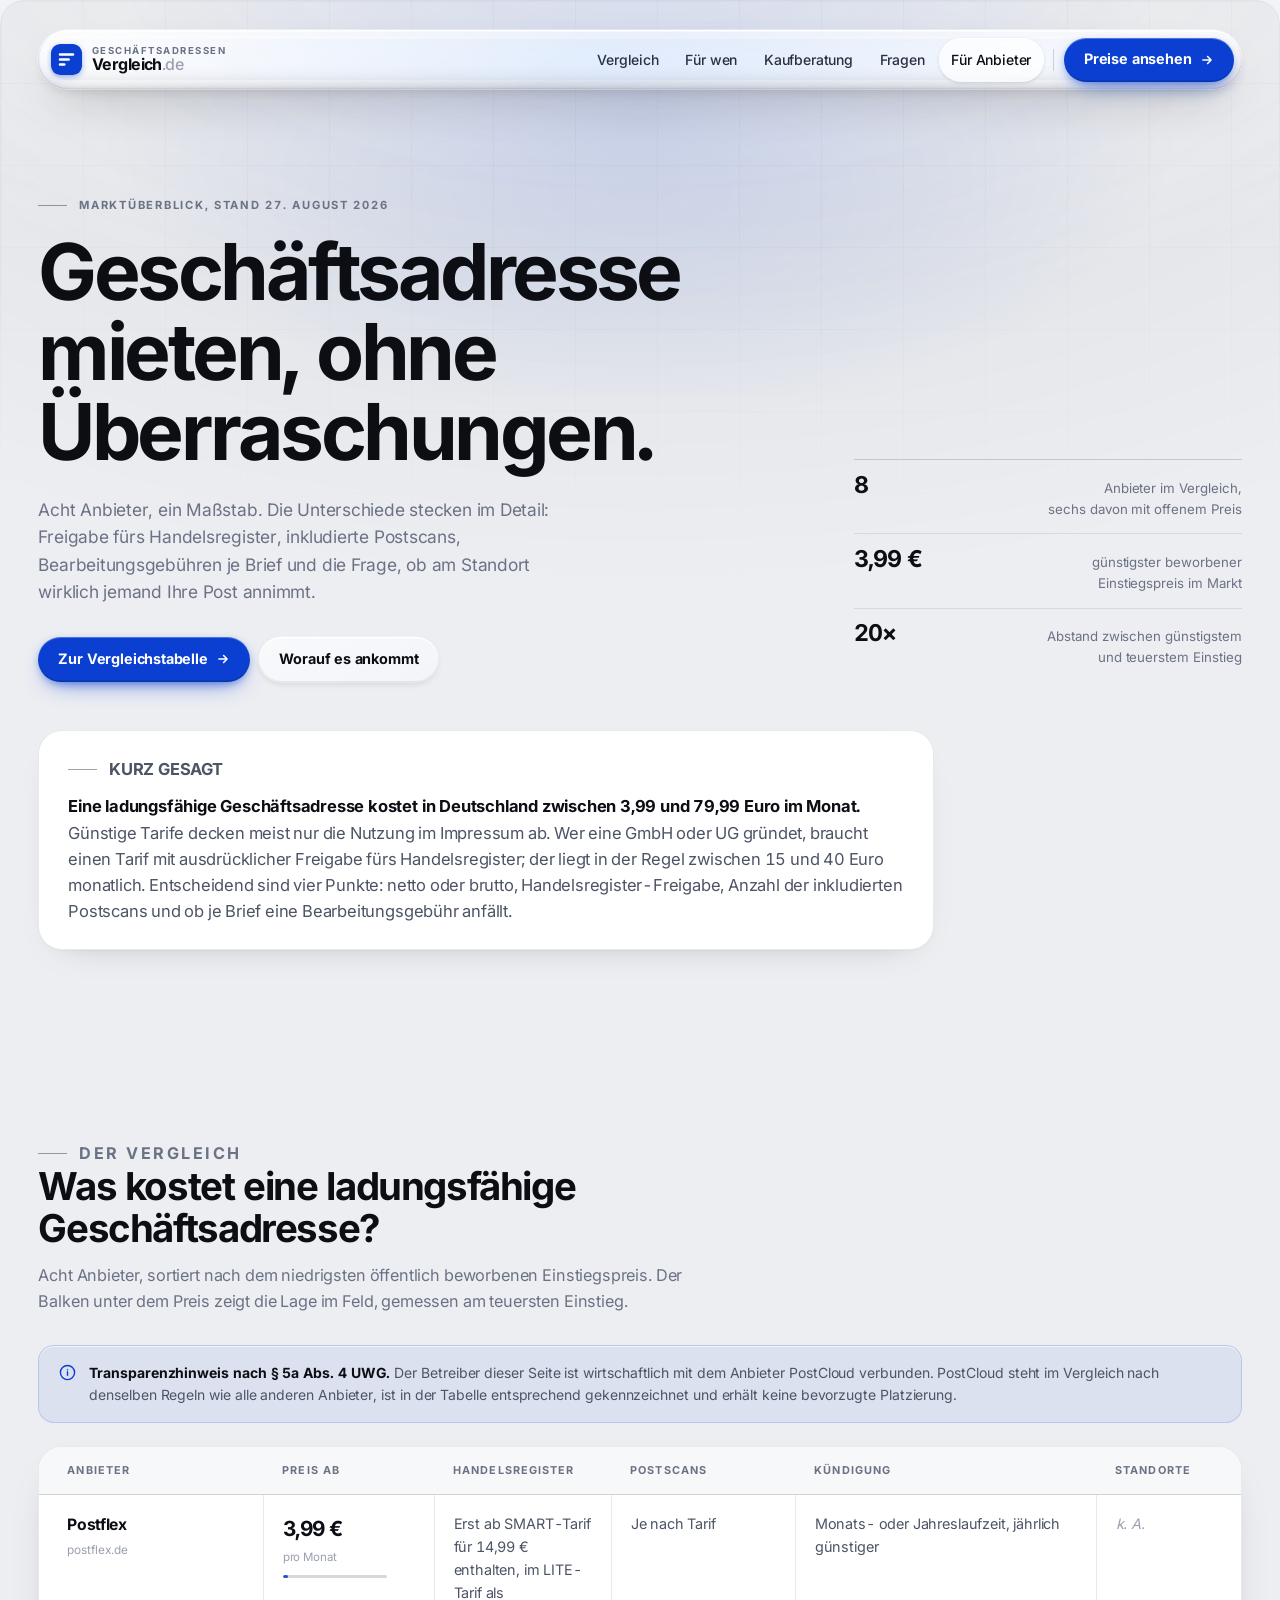
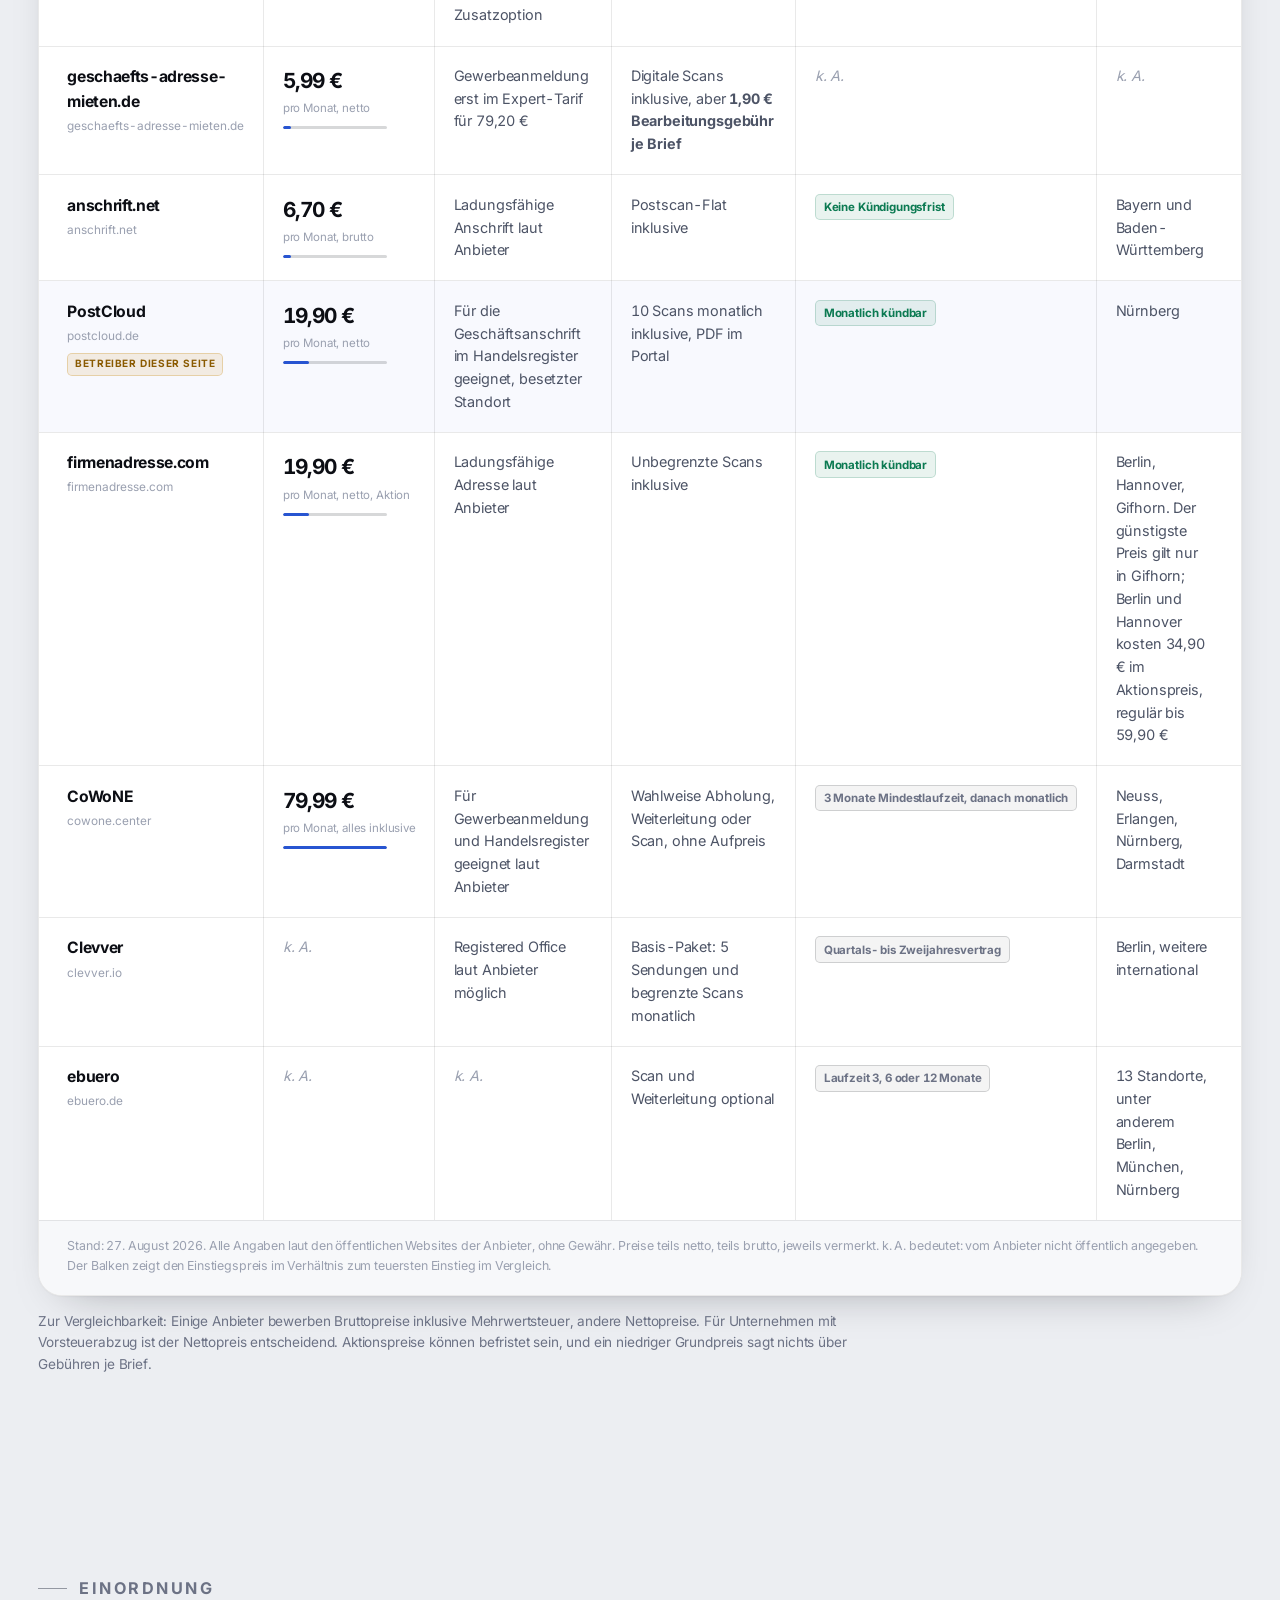
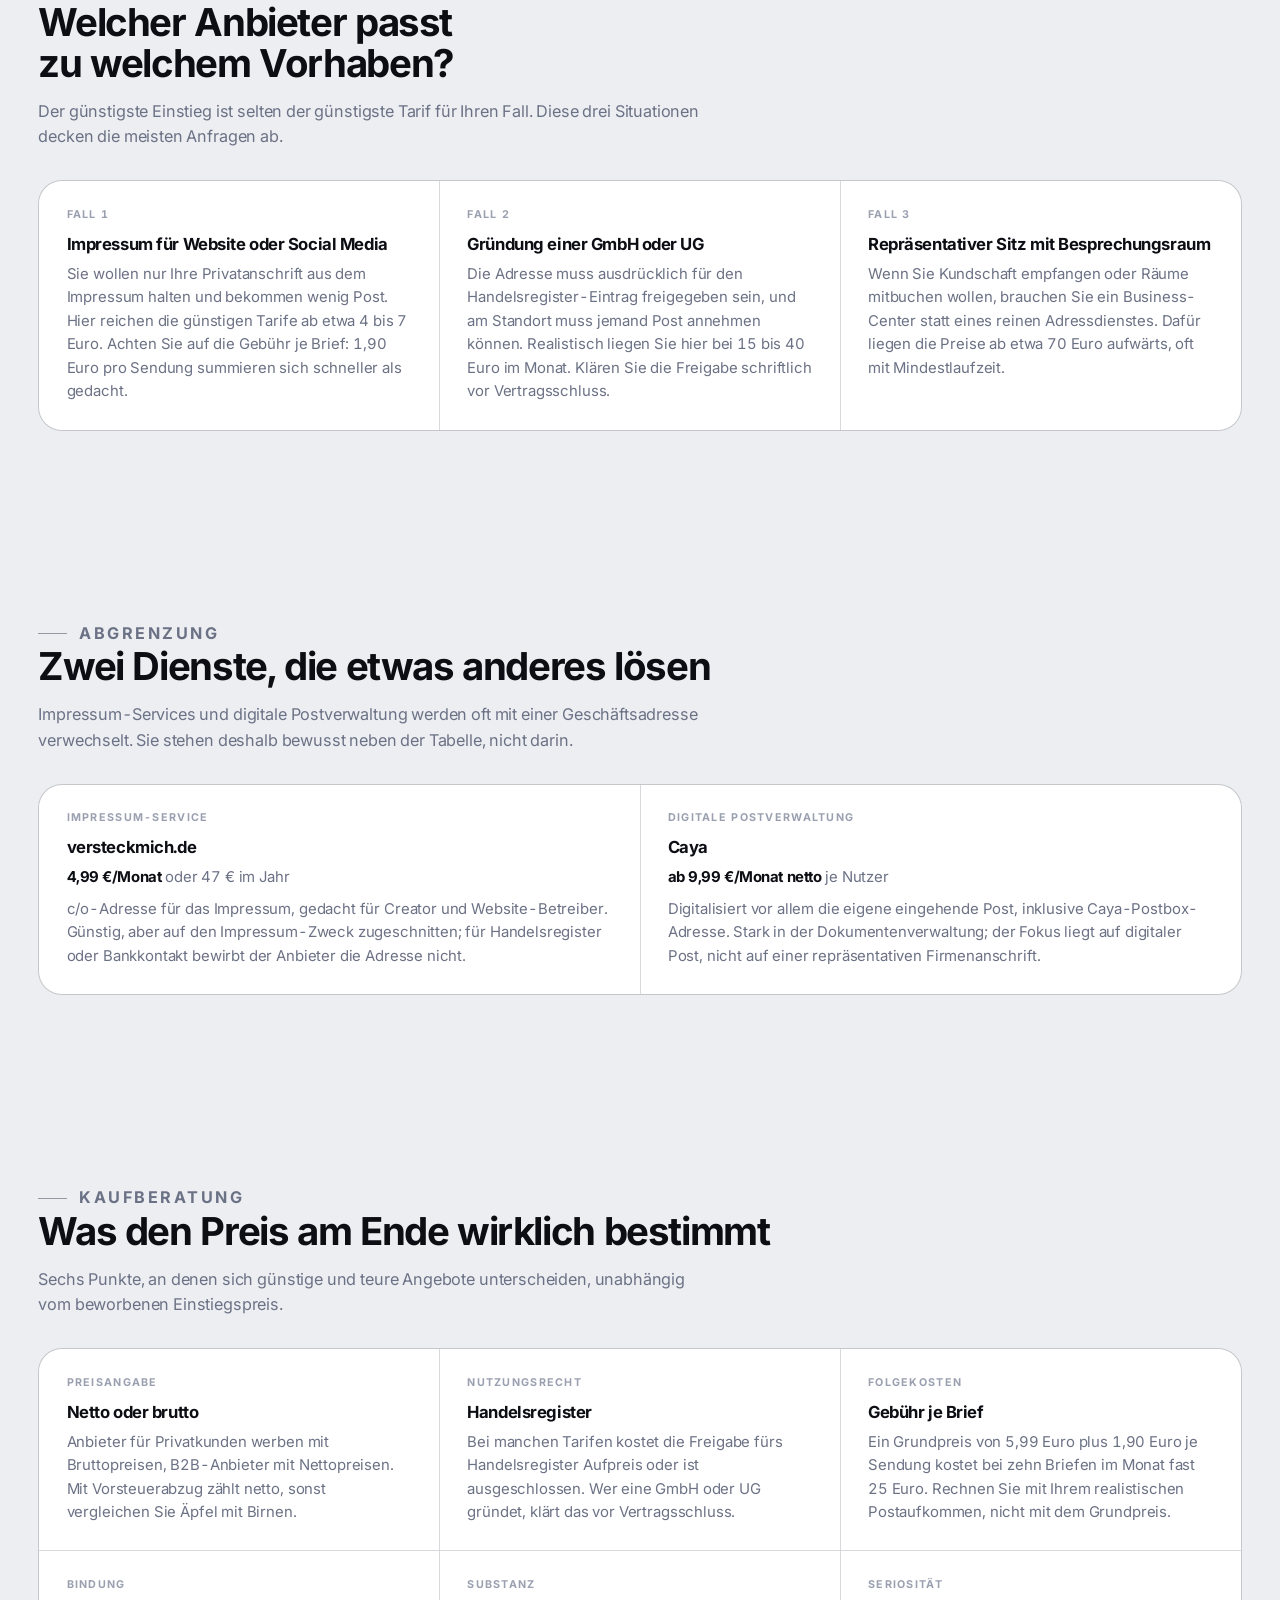
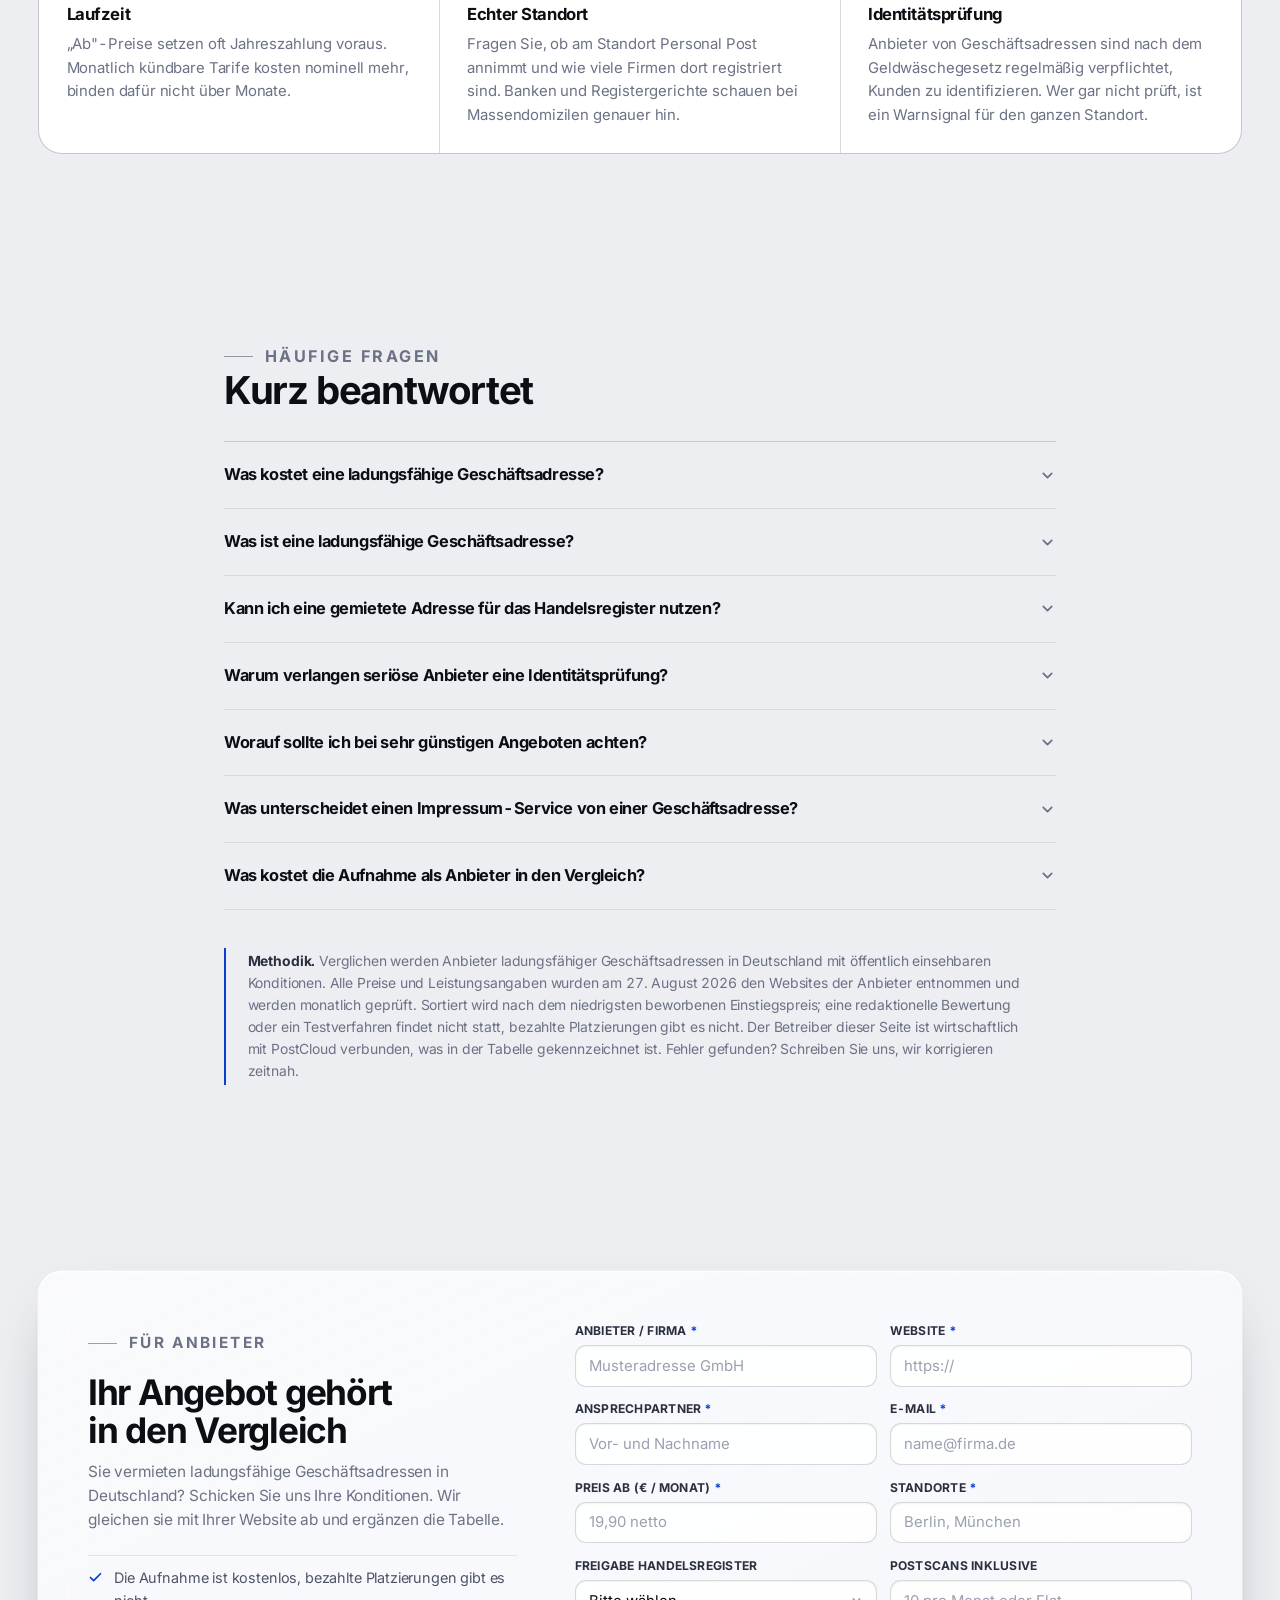
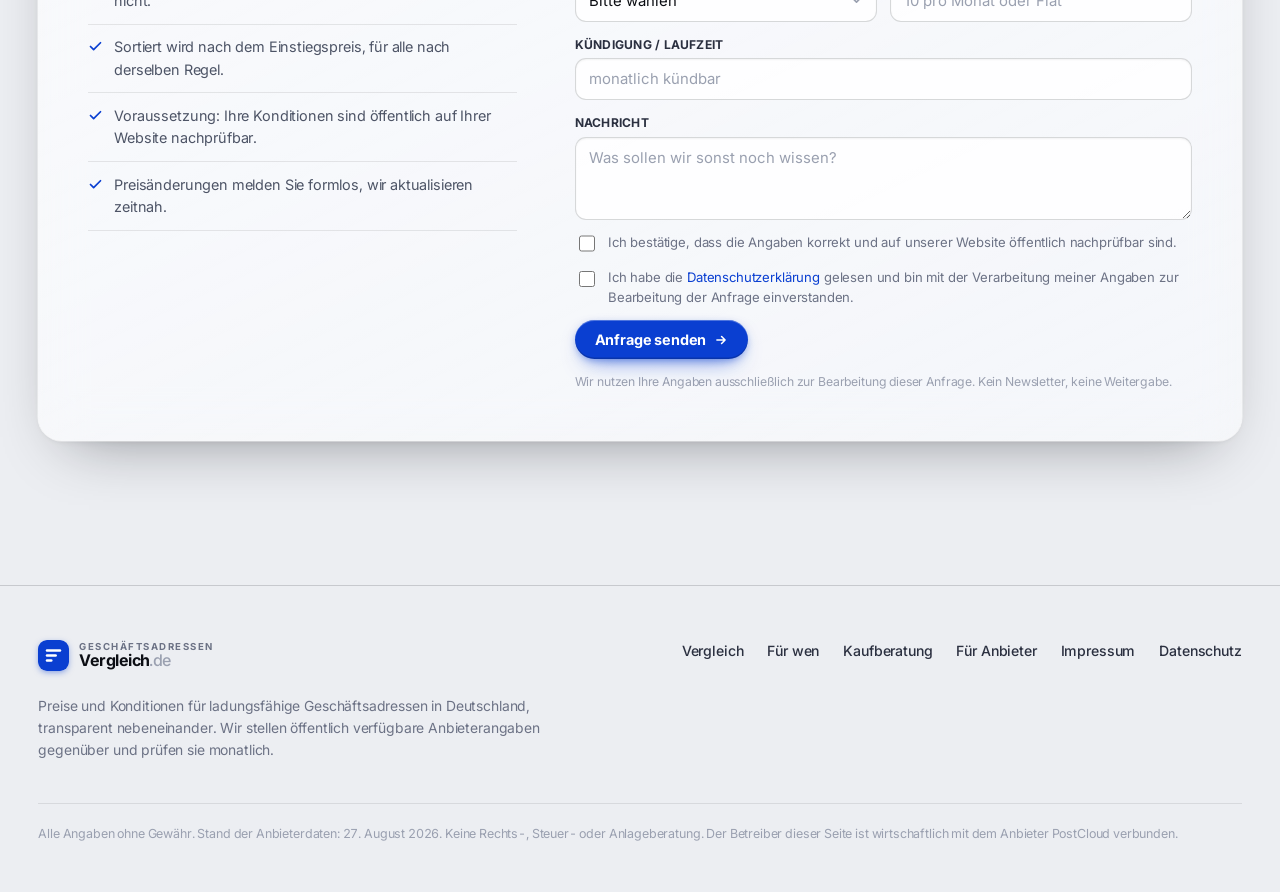
==== commit dc09fe15: "Acht Anbieter, Transparenzhinweis, SEO- und KI-Crawler-Optimierung Vergleich von fuenf auf acht Anbi" ====
--- a/index.html
+++ b/index.html
@@ -3,41 +3,103 @@
 <head>
   <meta charset="utf-8">
   <meta name="viewport" content="width=device-width, initial-scale=1">
-  <title>Geschäftsadressen-Vergleich: Anbieter und Preise 2026</title>
-  <meta name="description" content="Ladungsfähige Geschäftsadresse mieten: Anbieter im Preisvergleich, Stand August 2026. Preise, Post-Scans, Kündigungsfristen und Handelsregister-Tauglichkeit auf einen Blick.">
+  <title>Geschäftsadresse mieten: 8 Anbieter im Preisvergleich 2026</title>
+  <meta name="description" content="Ladungsfähige Geschäftsadresse mieten ab 3,99 € im Monat. 8 Anbieter im Vergleich: Preise, Post-Scans, Kündigungsfristen und Handelsregister-Freigabe. Stand August 2026.">
   <link rel="canonical" href="https://geschaeftsadressen-vergleich.de/">
-  <meta name="robots" content="index,follow,max-snippet:-1,max-image-preview:large">
+  <meta name="robots" content="index,follow,max-snippet:-1,max-image-preview:large,max-video-preview:-1">
   <meta name="theme-color" content="#eceef2">
+  <meta name="author" content="Geschäftsadressen-Vergleich.de">
   <script>document.documentElement.classList.add("js");</script>
   <link rel="preload" href="fonts/inter-latin-700-normal.woff2" as="font" type="font/woff2" crossorigin>
   <link rel="stylesheet" href="style.css">
+  <link rel="sitemap" type="application/xml" href="/sitemap.xml">
+  <link rel="alternate" hreflang="de" href="https://geschaeftsadressen-vergleich.de/">
+  <link rel="alternate" hreflang="x-default" href="https://geschaeftsadressen-vergleich.de/">
   <link rel="icon" href="data:image/svg+xml,%3Csvg xmlns='http://www.w3.org/2000/svg' viewBox='0 0 64 64'%3E%3Crect width='64' height='64' rx='15' fill='%230a3fd1'/%3E%3Cg fill='white'%3E%3Crect x='16' y='19' width='32' height='5.5' rx='2.75'/%3E%3Crect x='16' y='29.25' width='23' height='5.5' rx='2.75'/%3E%3Crect x='16' y='39.5' width='14' height='5.5' rx='2.75'/%3E%3C/g%3E%3C/svg%3E">
-  <meta property="og:title" content="Geschäftsadressen-Vergleich: Anbieter und Preise 2026">
-  <meta property="og:description" content="Anbieter für ladungsfähige Geschäftsadressen im Preisvergleich: Preise, Scans, Kündigung, Handelsregister-Tauglichkeit.">
+  <meta property="og:title" content="Geschäftsadresse mieten: 8 Anbieter im Preisvergleich 2026">
+  <meta property="og:description" content="Ladungsfähige Geschäftsadresse ab 3,99 € im Monat. Preise, Post-Scans, Kündigung und Handelsregister-Freigabe von 8 Anbietern nebeneinander.">
   <meta property="og:type" content="website">
   <meta property="og:url" content="https://geschaeftsadressen-vergleich.de/">
+  <meta property="og:site_name" content="Geschäftsadressen-Vergleich.de">
   <meta property="og:locale" content="de_DE">
-  <script type="application/ld+json">
-  { "@context":"https://schema.org","@type":"WebSite","name":"Geschäftsadressen-Vergleich",
-    "url":"https://geschaeftsadressen-vergleich.de/","inLanguage":"de" }
-  </script>
+  <meta name="twitter:card" content="summary">
+
   <script type="application/ld+json">
   {
     "@context": "https://schema.org",
-    "@type": "FAQPage",
-    "mainEntity": [
-      { "@type":"Question","name":"Was ist eine ladungsfähige Geschäftsadresse?",
-        "acceptedAnswer":{"@type":"Answer","text":"Eine ladungsfähige Geschäftsadresse ist eine echte Anschrift, unter der Ihnen Post und förmliche Zustellungen (etwa gerichtliche Schreiben) zugehen können. Sie eignet sich für Impressum, Rechnungen und Behördenkontakt. Ein reines Postfach ist nicht ladungsfähig."}},
-      { "@type":"Question","name":"Kann ich eine gemietete Adresse für das Handelsregister nutzen?",
-        "acceptedAnswer":{"@type":"Answer","text":"Das GmbH-Gesetz verlangt für die Eintragung nur eine inländische Geschäftsanschrift. Nach der Rechtsprechung der Oberlandesgerichte ist auch eine c/o-Adresse eintragungsfähig, wenn unter ihr ein Zustellungsbevollmächtigter erkennbar ist. Wichtig ist, dass am Standort tatsächlich Post angenommen wird. Fragen Sie im Zweifel Ihren Anbieter, ob die Adresse für den Handelsregister-Eintrag freigegeben ist, und klären Sie Details mit Notar oder Anwalt."}},
-      { "@type":"Question","name":"Warum verlangen seriöse Anbieter eine Identitätsprüfung?",
-        "acceptedAnswer":{"@type":"Answer","text":"Anbieter von Geschäftsadressen gelten nach dem Geldwäschegesetz regelmäßig als Verpflichtete und müssen ihre Kunden identifizieren. Eine Identitätsprüfung vor der Freischaltung ist deshalb ein Qualitätsmerkmal: Sie schützt die Adresse davor, durch unseriöse Nutzer belastet zu werden, was allen Kunden am Standort zugutekommt."}},
-      { "@type":"Question","name":"Worauf sollte ich bei sehr günstigen Angeboten achten?",
-        "acceptedAnswer":{"@type":"Answer","text":"Prüfen Sie vier Punkte: ob der Preis netto oder brutto angegeben ist, ob die Handelsregister-Nutzung im Tarif enthalten ist oder Aufpreis kostet, wie viele Post-Scans inklusive sind und ob es sich um einen Aktionspreis oder eine Jahresbindung handelt. Ein niedriger Einstiegspreis kann mit Zusatzkosten pro Brief oder eingeschränkter Nutzung verbunden sein."}},
-      { "@type":"Question","name":"Was unterscheidet einen Impressum-Service von einer Geschäftsadresse?",
-        "acceptedAnswer":{"@type":"Answer","text":"Impressum-Services richten sich an Creator und Website-Betreiber, die ihre Privatadresse nicht im Impressum zeigen wollen. Sie sind günstig, aber meist nicht für Handelsregister, Gewerbeanmeldung oder Bankkontakt gedacht. Eine vollwertige Geschäftsadresse deckt diese Fälle ab und wächst mit, wenn aus dem Projekt ein Unternehmen wird."}},
-      { "@type":"Question","name":"Was kostet die Aufnahme als Anbieter in den Vergleich?",
-        "acceptedAnswer":{"@type":"Answer","text":"Nichts. Die Aufnahme ist kostenlos. Sortiert wird ausschließlich nach dem niedrigsten öffentlich beworbenen Einstiegspreis; bezahlte Platzierungen gibt es nicht."}}
+    "@graph": [
+      {
+        "@type": "WebSite",
+        "@id": "https://geschaeftsadressen-vergleich.de/#website",
+        "name": "Geschäftsadressen-Vergleich.de",
+        "url": "https://geschaeftsadressen-vergleich.de/",
+        "inLanguage": "de",
+        "publisher": { "@id": "https://geschaeftsadressen-vergleich.de/#publisher" }
+      },
+      {
+        "@type": "Organization",
+        "@id": "https://geschaeftsadressen-vergleich.de/#publisher",
+        "name": "Erfolgssinn LLC",
+        "url": "https://geschaeftsadressen-vergleich.de/",
+        "address": {
+          "@type": "PostalAddress",
+          "streetAddress": "30 N Gould St Ste R",
+          "addressLocality": "Sheridan",
+          "addressRegion": "WY",
+          "postalCode": "82801",
+          "addressCountry": "US"
+        }
+      },
+      {
+        "@type": "WebPage",
+        "@id": "https://geschaeftsadressen-vergleich.de/#webpage",
+        "url": "https://geschaeftsadressen-vergleich.de/",
+        "name": "Geschäftsadresse mieten: 8 Anbieter im Preisvergleich 2026",
+        "description": "Ladungsfähige Geschäftsadresse mieten ab 3,99 € im Monat. 8 Anbieter im Vergleich: Preise, Post-Scans, Kündigungsfristen und Handelsregister-Freigabe.",
+        "inLanguage": "de",
+        "isPartOf": { "@id": "https://geschaeftsadressen-vergleich.de/#website" },
+        "datePublished": "2026-08-27",
+        "dateModified": "2026-08-27",
+        "about": { "@type": "Thing", "name": "Ladungsfähige Geschäftsadresse" }
+      },
+      {
+        "@type": "ItemList",
+        "@id": "https://geschaeftsadressen-vergleich.de/#vergleich",
+        "name": "Anbieter ladungsfähiger Geschäftsadressen in Deutschland",
+        "description": "Sortiert nach dem niedrigsten öffentlich beworbenen Einstiegspreis, Stand 27. August 2026.",
+        "numberOfItems": 8,
+        "itemListOrder": "https://schema.org/ItemListOrderAscending",
+        "itemListElement": [
+          { "@type": "ListItem", "position": 1, "item": { "@type": "Service", "name": "Postflex", "url": "https://www.postflex.de/", "offers": { "@type": "Offer", "price": "3.99", "priceCurrency": "EUR", "description": "ab 3,99 € pro Monat" } } },
+          { "@type": "ListItem", "position": 2, "item": { "@type": "Service", "name": "geschaefts-adresse-mieten.de", "url": "https://geschaefts-adresse-mieten.de/", "offers": { "@type": "Offer", "price": "5.99", "priceCurrency": "EUR", "description": "ab 5,99 € netto pro Monat, zusätzlich 1,90 € Bearbeitungsgebühr je Brief" } } },
+          { "@type": "ListItem", "position": 3, "item": { "@type": "Service", "name": "anschrift.net", "url": "https://www.anschrift.net/", "offers": { "@type": "Offer", "price": "6.70", "priceCurrency": "EUR", "description": "ab 6,70 € brutto pro Monat, Postscan-Flat inklusive" } } },
+          { "@type": "ListItem", "position": 4, "item": { "@type": "Service", "name": "PostCloud", "url": "https://www.postcloud.de/", "offers": { "@type": "Offer", "price": "19.90", "priceCurrency": "EUR", "description": "ab 19,90 € netto pro Monat, 10 Scans inklusive, monatlich kündbar" } } },
+          { "@type": "ListItem", "position": 5, "item": { "@type": "Service", "name": "firmenadresse.com", "url": "https://www.firmenadresse.com/", "offers": { "@type": "Offer", "price": "19.90", "priceCurrency": "EUR", "description": "ab 19,90 € netto pro Monat im Aktionspreis, unbegrenzte Scans" } } },
+          { "@type": "ListItem", "position": 6, "item": { "@type": "Service", "name": "CoWoNE", "url": "https://cowone.center/geschaeftsadresse-mieten/", "offers": { "@type": "Offer", "price": "79.99", "priceCurrency": "EUR", "description": "ab 79,99 € pro Monat, alles inklusive, drei Monate Mindestlaufzeit" } } },
+          { "@type": "ListItem", "position": 7, "item": { "@type": "Service", "name": "Clevver", "url": "https://www.clevver.io/" } },
+          { "@type": "ListItem", "position": 8, "item": { "@type": "Service", "name": "ebuero", "url": "https://www.ebuero.de/" } }
+        ]
+      },
+      {
+        "@type": "FAQPage",
+        "@id": "https://geschaeftsadressen-vergleich.de/#faq",
+        "mainEntity": [
+          { "@type":"Question","name":"Was kostet eine ladungsfähige Geschäftsadresse?",
+            "acceptedAnswer":{"@type":"Answer","text":"Die Einstiegspreise liegen in Deutschland zwischen 3,99 und 79,99 Euro im Monat. Günstige Tarife decken meist nur die Nutzung im Impressum ab. Für Handelsregister, Gewerbeanmeldung und Bankkontakt ist ein Tarif mit ausdrücklicher Freigabe nötig, der in der Regel zwischen 15 und 40 Euro monatlich kostet."}},
+          { "@type":"Question","name":"Was ist eine ladungsfähige Geschäftsadresse?",
+            "acceptedAnswer":{"@type":"Answer","text":"Eine ladungsfähige Geschäftsadresse ist eine echte Anschrift, unter der Ihnen Post und förmliche Zustellungen wie gerichtliche Schreiben zugehen können. Sie eignet sich für Impressum, Rechnungen und Behördenkontakt. Ein reines Postfach ist nicht ladungsfähig."}},
+          { "@type":"Question","name":"Kann ich eine gemietete Adresse für das Handelsregister nutzen?",
+            "acceptedAnswer":{"@type":"Answer","text":"Das GmbH-Gesetz verlangt für die Eintragung nur eine inländische Geschäftsanschrift. Nach der Rechtsprechung der Oberlandesgerichte ist auch eine c/o-Adresse eintragungsfähig, wenn unter ihr ein Zustellungsbevollmächtigter erkennbar ist. Wichtig ist, dass am Standort tatsächlich Post angenommen wird. Fragen Sie im Zweifel Ihren Anbieter, ob die Adresse für den Handelsregister-Eintrag freigegeben ist, und klären Sie Details mit Notar oder Anwalt."}},
+          { "@type":"Question","name":"Warum verlangen seriöse Anbieter eine Identitätsprüfung?",
+            "acceptedAnswer":{"@type":"Answer","text":"Anbieter von Geschäftsadressen gelten nach dem Geldwäschegesetz regelmäßig als Verpflichtete und müssen ihre Kunden identifizieren. Eine Identitätsprüfung vor der Freischaltung ist deshalb ein Qualitätsmerkmal: Sie schützt die Adresse davor, durch unseriöse Nutzer belastet zu werden, was allen Kunden am Standort zugutekommt."}},
+          { "@type":"Question","name":"Worauf sollte ich bei sehr günstigen Angeboten achten?",
+            "acceptedAnswer":{"@type":"Answer","text":"Prüfen Sie vier Punkte: ob der Preis netto oder brutto angegeben ist, ob die Handelsregister-Nutzung im Tarif enthalten ist oder Aufpreis kostet, wie viele Post-Scans inklusive sind und ob je Brief eine Bearbeitungsgebühr anfällt. Bei einem Anbieter kostet jeder Brief zusätzlich 1,90 Euro, was den günstigen Grundpreis schnell relativiert."}},
+          { "@type":"Question","name":"Was unterscheidet einen Impressum-Service von einer Geschäftsadresse?",
+            "acceptedAnswer":{"@type":"Answer","text":"Impressum-Services richten sich an Creator und Website-Betreiber, die ihre Privatadresse nicht im Impressum zeigen wollen. Sie sind günstig, aber meist nicht für Handelsregister, Gewerbeanmeldung oder Bankkontakt gedacht. Eine vollwertige Geschäftsadresse deckt diese Fälle ab und wächst mit, wenn aus dem Projekt ein Unternehmen wird."}},
+          { "@type":"Question","name":"Was kostet die Aufnahme als Anbieter in den Vergleich?",
+            "acceptedAnswer":{"@type":"Answer","text":"Nichts. Die Aufnahme ist kostenlos. Sortiert wird ausschließlich nach dem niedrigsten öffentlich beworbenen Einstiegspreis; bezahlte Platzierungen gibt es nicht."}}
+        ]
+      }
     ]
   }
   </script>
@@ -62,9 +124,10 @@
           </span>
         </a>
 
-        <nav class="head-nav" id="headNav">
+        <nav class="head-nav" id="headNav" aria-label="Hauptnavigation">
           <span class="nav-pill" id="navPill" aria-hidden="true"></span>
           <a class="head-link" href="#vergleich">Vergleich</a>
+          <a class="head-link" href="#eignung">Für wen</a>
           <a class="head-link" href="#kriterien">Kaufberatung</a>
           <a class="head-link" href="#faq">Fragen</a>
           <a class="head-link" href="#partner">Für Anbieter</a>
@@ -82,10 +145,10 @@
       <div class="wrap">
         <div class="hero-grid">
           <div>
-            <p class="kicker" data-reveal>Marktüberblick · Stand 27. August 2026</p>
-            <h1 data-reveal style="--delay:70ms">Geschäftsadresse mieten, ohne Überraschungen.</h1>
-            <p class="lede" data-reveal style="--delay:140ms">Zwischen 4 und 70 Euro im Monat liegt alles, was der Markt anbietet. Die Unterschiede stecken im Detail: Handelsregister-Tauglichkeit, inkludierte Post-Scans, Kündigungsfristen und die Frage, ob am Standort wirklich jemand Ihre Post annimmt.</p>
-            <div class="hero-actions" data-reveal style="--delay:210ms">
+            <p class="kicker">Marktüberblick, Stand 27. August 2026</p>
+            <h1 data-reveal>Geschäftsadresse mieten, ohne Überraschungen.</h1>
+            <p class="lede" data-reveal style="--delay:120ms">Acht Anbieter, ein Maßstab. Die Unterschiede stecken im Detail: Freigabe fürs Handelsregister, inkludierte Postscans, Bearbeitungsgebühren je Brief und die Frage, ob am Standort wirklich jemand Ihre Post annimmt.</p>
+            <div class="hero-actions" data-reveal style="--delay:200ms">
               <a class="btn btn-solid" href="#vergleich">Zur Vergleichstabelle
                 <svg class="arrow" width="14" height="14" viewBox="0 0 24 24" fill="none" stroke="currentColor" stroke-width="2.7" stroke-linecap="round" stroke-linejoin="round" aria-hidden="true"><path d="M5 12h14M13 6l6 6-6 6"/></svg>
               </a>
@@ -93,71 +156,109 @@
             </div>
           </div>
 
-          <div class="facts" data-reveal style="--delay:280ms">
-            <div class="row"><span class="val" data-count="5">5</span><span class="lab">Anbieter mit öffentlich<br>einsehbaren Konditionen</span></div>
+          <div class="facts" data-reveal style="--delay:270ms">
+            <div class="row"><span class="val" data-count="8">8</span><span class="lab">Anbieter im Vergleich,<br>sechs davon mit offenem Preis</span></div>
             <div class="row"><span class="val" data-count="3.99" data-suffix=" €">3,99 €</span><span class="lab">günstigster beworbener<br>Einstiegspreis im Markt</span></div>
-            <div class="row"><span class="val" data-count="5" data-suffix="×">5×</span><span class="lab">Preisspanne zwischen<br>günstigstem und teuerstem Einstieg</span></div>
+            <div class="row"><span class="val" data-count="20" data-suffix="×">20×</span><span class="lab">Abstand zwischen günstigstem<br>und teuerstem Einstieg</span></div>
           </div>
         </div>
       </div>
     </div>
+
+    <section id="kurz" style="padding-top:0">
+      <div class="wrap">
+        <div class="summary" data-reveal>
+          <p class="kicker">Kurz gesagt</p>
+          <p><strong>Eine ladungsfähige Geschäftsadresse kostet in Deutschland zwischen 3,99 und 79,99 Euro im Monat.</strong> Günstige Tarife decken meist nur die Nutzung im Impressum ab. Wer eine GmbH oder UG gründet, braucht einen Tarif mit ausdrücklicher Freigabe fürs Handelsregister; der liegt in der Regel zwischen 15 und 40 Euro monatlich. Entscheidend sind vier Punkte: netto oder brutto, Handelsregister-Freigabe, Anzahl der inkludierten Postscans und ob je Brief eine Bearbeitungsgebühr anfällt.</p>
+        </div>
+      </div>
+    </section>
 
     <section id="vergleich">
       <div class="wrap">
         <div class="section-head" data-reveal>
           <p class="kicker">Der Vergleich</p>
-          <h2>Ladungsfähige Geschäftsadresse: Preise und Konditionen</h2>
-          <p>Sortiert nach dem niedrigsten beworbenen Einstiegspreis. Der Balken unter dem Preis zeigt die Lage im Feld. Achten Sie auf die Spalten daneben: Der günstigste Einstieg ist selten der günstigste Tarif für Ihren Anwendungsfall.</p>
-        </div>
-
-        <div class="table-card" data-reveal style="--delay:90ms">
+          <h2>Was kostet eine ladungsfähige Geschäftsadresse?</h2>
+          <p>Acht Anbieter, sortiert nach dem niedrigsten öffentlich beworbenen Einstiegspreis. Der Balken unter dem Preis zeigt die Lage im Feld, gemessen am teuersten Einstieg.</p>
+        </div>
+
+        <div class="disclosure" data-reveal>
+          <svg width="17" height="17" viewBox="0 0 24 24" fill="none" stroke="currentColor" stroke-width="2" stroke-linecap="round" stroke-linejoin="round" aria-hidden="true"><circle cx="12" cy="12" r="10"/><path d="M12 16v-5M12 8h.01"/></svg>
+          <div><strong>Transparenzhinweis nach § 5a Abs. 4 UWG.</strong> Der Betreiber dieser Seite ist wirtschaftlich mit dem Anbieter PostCloud verbunden. PostCloud steht im Vergleich nach denselben Regeln wie alle anderen Anbieter, ist in der Tabelle entsprechend gekennzeichnet und erhält keine bevorzugte Platzierung.</div>
+        </div>
+
+        <div class="table-card" data-reveal style="--delay:80ms">
           <div class="tablewrap">
             <table>
-              <caption>Stand: 27. August 2026. Alle Angaben laut den öffentlichen Websites der Anbieter, ohne Gewähr. Preisangaben teils netto, teils brutto, jeweils vermerkt. k.&nbsp;A. bedeutet: vom Anbieter nicht öffentlich angegeben.</caption>
+              <caption>Stand: 27. August 2026. Alle Angaben laut den öffentlichen Websites der Anbieter, ohne Gewähr. Preise teils netto, teils brutto, jeweils vermerkt. k.&nbsp;A. bedeutet: vom Anbieter nicht öffentlich angegeben. Der Balken zeigt den Einstiegspreis im Verhältnis zum teuersten Einstieg im Vergleich.</caption>
               <thead>
                 <tr>
                   <th scope="col">Anbieter</th><th scope="col">Preis ab</th><th scope="col">Handelsregister</th>
-                  <th scope="col">Post-Scans</th><th scope="col">Kündigung</th><th scope="col">Standorte</th>
+                  <th scope="col">Postscans</th><th scope="col">Kündigung</th><th scope="col">Standorte</th>
                 </tr>
               </thead>
               <tbody>
                 <tr>
-                  <td class="anbieter" data-label="Anbieter">Postflex<span class="dom">postflex.de</span></td>
-                  <td class="preis" data-label="Preis ab"><span class="val">3,99 €</span><span class="unit">pro Monat</span><span class="bar"><i style="width:20%"></i></span></td>
-                  <td data-label="Handelsregister">Erst ab SMART-Tarif (14,99 €/Mon.) enthalten, im LITE-Tarif als Zusatzoption</td>
-                  <td data-label="Post-Scans">Je nach Tarif</td>
+                  <th scope="row" class="anbieter" data-label="Anbieter">Postflex<span class="dom">postflex.de</span></th>
+                  <td class="preis" data-label="Preis ab"><span class="val">3,99 €</span><span class="unit">pro Monat</span><span class="bar"><i style="width:5%"></i></span></td>
+                  <td data-label="Handelsregister">Erst ab SMART-Tarif für 14,99 € enthalten, im LITE-Tarif als Zusatzoption</td>
+                  <td data-label="Postscans">Je nach Tarif</td>
                   <td data-label="Kündigung">Monats- oder Jahreslaufzeit, jährlich günstiger</td>
                   <td data-label="Standorte"><span class="ka">k.&nbsp;A.</span></td>
                 </tr>
                 <tr>
-                  <td class="anbieter" data-label="Anbieter">anschrift.net<span class="dom">anschrift.net</span></td>
-                  <td class="preis" data-label="Preis ab"><span class="val">6,70 €</span><span class="unit">pro Monat, brutto</span><span class="bar"><i style="width:34%"></i></span></td>
+                  <th scope="row" class="anbieter" data-label="Anbieter">geschaefts-adresse-<wbr>mieten.de<span class="dom">geschaefts-adresse-mieten.de</span></th>
+                  <td class="preis" data-label="Preis ab"><span class="val">5,99 €</span><span class="unit">pro Monat, netto</span><span class="bar"><i style="width:7.5%"></i></span></td>
+                  <td data-label="Handelsregister">Gewerbeanmeldung erst im Expert-Tarif für 79,20 €</td>
+                  <td data-label="Postscans">Digitale Scans inklusive, aber <strong>1,90 € Bearbeitungsgebühr je Brief</strong></td>
+                  <td data-label="Kündigung"><span class="ka">k.&nbsp;A.</span></td>
+                  <td data-label="Standorte"><span class="ka">k.&nbsp;A.</span></td>
+                </tr>
+                <tr>
+                  <th scope="row" class="anbieter" data-label="Anbieter">anschrift.net<span class="dom">anschrift.net</span></th>
+                  <td class="preis" data-label="Preis ab"><span class="val">6,70 €</span><span class="unit">pro Monat, brutto</span><span class="bar"><i style="width:8.4%"></i></span></td>
                   <td data-label="Handelsregister">Ladungsfähige Anschrift laut Anbieter</td>
-                  <td data-label="Post-Scans">Postscan-Flat inklusive</td>
+                  <td data-label="Postscans">Postscan-Flat inklusive</td>
                   <td data-label="Kündigung"><span class="chip">Keine Kündigungsfrist</span></td>
                   <td data-label="Standorte">Bayern und Baden-Württemberg</td>
                 </tr>
-                <tr>
-                  <td class="anbieter" data-label="Anbieter">firmenadresse.com<span class="dom">firmenadresse.com</span></td>
-                  <td class="preis" data-label="Preis ab"><span class="val">19,90 €</span><span class="unit">pro Monat, netto, Aktion</span><span class="bar"><i style="width:100%"></i></span></td>
+                <tr class="marked">
+                  <th scope="row" class="anbieter" data-label="Anbieter">PostCloud<span class="dom">postcloud.de</span><span class="own">Betreiber dieser Seite</span></th>
+                  <td class="preis" data-label="Preis ab"><span class="val">19,90 €</span><span class="unit">pro Monat, netto</span><span class="bar"><i style="width:24.9%"></i></span></td>
+                  <td data-label="Handelsregister">Für die Geschäftsanschrift im Handelsregister geeignet, besetzter Standort</td>
+                  <td data-label="Postscans">10 Scans monatlich inklusive, PDF im Portal</td>
+                  <td data-label="Kündigung"><span class="chip">Monatlich kündbar</span></td>
+                  <td data-label="Standorte">Nürnberg</td>
+                </tr>
+                <tr>
+                  <th scope="row" class="anbieter" data-label="Anbieter">firmenadresse.com<span class="dom">firmenadresse.com</span></th>
+                  <td class="preis" data-label="Preis ab"><span class="val">19,90 €</span><span class="unit">pro Monat, netto, Aktion</span><span class="bar"><i style="width:24.9%"></i></span></td>
                   <td data-label="Handelsregister">Ladungsfähige Adresse laut Anbieter</td>
-                  <td data-label="Post-Scans">Unbegrenzte Scans inklusive</td>
+                  <td data-label="Postscans">Unbegrenzte Scans inklusive</td>
                   <td data-label="Kündigung"><span class="chip">Monatlich kündbar</span></td>
-                  <td data-label="Standorte">Berlin, Hannover, Gifhorn. Günstigster Preis nur in Gifhorn; Berlin und Hannover 34,90 € im Aktionspreis, regulär bis 59,90 €</td>
-                </tr>
-                <tr>
-                  <td class="anbieter" data-label="Anbieter">Clevver<span class="dom">clevver.io</span></td>
+                  <td data-label="Standorte">Berlin, Hannover, Gifhorn. Der günstigste Preis gilt nur in Gifhorn; Berlin und Hannover kosten 34,90 € im Aktionspreis, regulär bis 59,90 €</td>
+                </tr>
+                <tr>
+                  <th scope="row" class="anbieter" data-label="Anbieter">CoWoNE<span class="dom">cowone.center</span></th>
+                  <td class="preis" data-label="Preis ab"><span class="val">79,99 €</span><span class="unit">pro Monat, alles inklusive</span><span class="bar"><i style="width:100%"></i></span></td>
+                  <td data-label="Handelsregister">Für Gewerbeanmeldung und Handelsregister geeignet laut Anbieter</td>
+                  <td data-label="Postscans">Wahlweise Abholung, Weiterleitung oder Scan, ohne Aufpreis</td>
+                  <td data-label="Kündigung"><span class="chip neutral">3 Monate Mindestlaufzeit, danach monatlich</span></td>
+                  <td data-label="Standorte">Neuss, Erlangen, Nürnberg, Darmstadt</td>
+                </tr>
+                <tr>
+                  <th scope="row" class="anbieter" data-label="Anbieter">Clevver<span class="dom">clevver.io</span></th>
                   <td class="preis" data-label="Preis ab"><span class="ka">k.&nbsp;A.</span></td>
                   <td data-label="Handelsregister">Registered Office laut Anbieter möglich</td>
-                  <td data-label="Post-Scans">Basis-Paket: 5 Sendungen und begrenzte Scans pro Monat</td>
+                  <td data-label="Postscans">Basis-Paket: 5 Sendungen und begrenzte Scans monatlich</td>
                   <td data-label="Kündigung"><span class="chip neutral">Quartals- bis Zweijahresvertrag</span></td>
                   <td data-label="Standorte">Berlin, weitere international</td>
                 </tr>
                 <tr>
-                  <td class="anbieter" data-label="Anbieter">ebuero<span class="dom">ebuero.de</span></td>
+                  <th scope="row" class="anbieter" data-label="Anbieter">ebuero<span class="dom">ebuero.de</span></th>
                   <td class="preis" data-label="Preis ab"><span class="ka">k.&nbsp;A.</span></td>
                   <td data-label="Handelsregister"><span class="ka">k.&nbsp;A.</span></td>
-                  <td data-label="Post-Scans">Scan und Weiterleitung optional</td>
+                  <td data-label="Postscans">Scan und Weiterleitung optional</td>
                   <td data-label="Kündigung"><span class="chip neutral">Laufzeit 3, 6 oder 12 Monate</span></td>
                   <td data-label="Standorte">13 Standorte, unter anderem Berlin, München, Nürnberg</td>
                 </tr>
@@ -165,7 +266,34 @@
             </table>
           </div>
         </div>
-        <p class="note" data-reveal>Zur Vergleichbarkeit: Einige Anbieter bewerben Bruttopreise inklusive Mehrwertsteuer, andere Nettopreise. Für Unternehmen mit Vorsteuerabzug ist der Nettopreis entscheidend. Aktionspreise können befristet sein.</p>
+        <p class="note" data-reveal>Zur Vergleichbarkeit: Einige Anbieter bewerben Bruttopreise inklusive Mehrwertsteuer, andere Nettopreise. Für Unternehmen mit Vorsteuerabzug ist der Nettopreis entscheidend. Aktionspreise können befristet sein, und ein niedriger Grundpreis sagt nichts über Gebühren je Brief.</p>
+      </div>
+    </section>
+
+    <section id="eignung">
+      <div class="wrap">
+        <div class="section-head" data-reveal>
+          <p class="kicker">Einordnung</p>
+          <h2>Welcher Anbieter passt zu welchem Vorhaben?</h2>
+          <p>Der günstigste Einstieg ist selten der günstigste Tarif für Ihren Fall. Diese drei Situationen decken die meisten Anfragen ab.</p>
+        </div>
+        <div class="grid three" data-reveal>
+          <article class="cell">
+            <span class="tag">Fall 1</span>
+            <h3>Impressum für Website oder Social Media</h3>
+            <p>Sie wollen nur Ihre Privatanschrift aus dem Impressum halten und bekommen wenig Post. Hier reichen die günstigen Tarife ab etwa 4 bis 7 Euro. Achten Sie auf die Gebühr je Brief: 1,90 Euro pro Sendung summieren sich schneller als gedacht.</p>
+          </article>
+          <article class="cell">
+            <span class="tag">Fall 2</span>
+            <h3>Gründung einer GmbH oder UG</h3>
+            <p>Die Adresse muss ausdrücklich für den Handelsregister-Eintrag freigegeben sein, und am Standort muss jemand Post annehmen können. Realistisch liegen Sie hier bei 15 bis 40 Euro im Monat. Klären Sie die Freigabe schriftlich vor Vertragsschluss.</p>
+          </article>
+          <article class="cell">
+            <span class="tag">Fall 3</span>
+            <h3>Repräsentativer Sitz mit Besprechungsraum</h3>
+            <p>Wenn Sie Kundschaft empfangen oder Räume mitbuchen wollen, brauchen Sie ein Business-Center statt eines reinen Adressdienstes. Dafür liegen die Preise ab etwa 70 Euro aufwärts, oft mit Mindestlaufzeit.</p>
+          </article>
+        </div>
       </div>
     </section>
 
@@ -210,8 +338,8 @@
             <p>Bei manchen Tarifen kostet die Freigabe fürs Handelsregister Aufpreis oder ist ausgeschlossen. Wer eine GmbH oder UG gründet, klärt das vor Vertragsschluss.</p>
           </article>
           <article class="cell">
-            <span class="tag">Folgekosten</span><h3>Scan-Preise</h3>
-            <p>Wenige Inklusiv-Scans plus Preis pro Brief werden bei normalem Postaufkommen schnell teurer als ein nominell teurerer Tarif mit großzügigem Kontingent.</p>
+            <span class="tag">Folgekosten</span><h3>Gebühr je Brief</h3>
+            <p>Ein Grundpreis von 5,99 Euro plus 1,90 Euro je Sendung kostet bei zehn Briefen im Monat fast 25 Euro. Rechnen Sie mit Ihrem realistischen Postaufkommen, nicht mit dem Grundpreis.</p>
           </article>
           <article class="cell">
             <span class="tag">Bindung</span><h3>Laufzeit</h3>
@@ -237,6 +365,12 @@
         </div>
         <div class="faq" data-reveal>
           <details>
+            <summary>Was kostet eine ladungsfähige Geschäftsadresse?
+              <svg class="chev" width="17" height="17" viewBox="0 0 24 24" fill="none" stroke="currentColor" stroke-width="2.4" stroke-linecap="round" stroke-linejoin="round" aria-hidden="true"><path d="m6 9 6 6 6-6"/></svg>
+            </summary>
+            <div class="faq-body"><div><p>Die Einstiegspreise liegen in Deutschland zwischen 3,99 und 79,99 Euro im Monat. Günstige Tarife decken meist nur die Nutzung im Impressum ab. Für Handelsregister, Gewerbeanmeldung und Bankkontakt ist ein Tarif mit ausdrücklicher Freigabe nötig, der in der Regel zwischen 15 und 40 Euro monatlich kostet.</p></div></div>
+          </details>
+          <details>
             <summary>Was ist eine ladungsfähige Geschäftsadresse?
               <svg class="chev" width="17" height="17" viewBox="0 0 24 24" fill="none" stroke="currentColor" stroke-width="2.4" stroke-linecap="round" stroke-linejoin="round" aria-hidden="true"><path d="m6 9 6 6 6-6"/></svg>
             </summary>
@@ -258,7 +392,7 @@
             <summary>Worauf sollte ich bei sehr günstigen Angeboten achten?
               <svg class="chev" width="17" height="17" viewBox="0 0 24 24" fill="none" stroke="currentColor" stroke-width="2.4" stroke-linecap="round" stroke-linejoin="round" aria-hidden="true"><path d="m6 9 6 6 6-6"/></svg>
             </summary>
-            <div class="faq-body"><div><p>Prüfen Sie vier Punkte: ob der Preis netto oder brutto angegeben ist, ob die Handelsregister-Nutzung im Tarif enthalten ist oder Aufpreis kostet, wie viele Post-Scans inklusive sind und ob es sich um einen Aktionspreis oder eine Jahresbindung handelt. Ein niedriger Einstiegspreis kann mit Zusatzkosten pro Brief oder eingeschränkter Nutzung verbunden sein.</p></div></div>
+            <div class="faq-body"><div><p>Prüfen Sie vier Punkte: ob der Preis netto oder brutto angegeben ist, ob die Handelsregister-Nutzung im Tarif enthalten ist oder Aufpreis kostet, wie viele Postscans inklusive sind und ob je Brief eine Bearbeitungsgebühr anfällt. Bei einem Anbieter im Vergleich kostet jeder Brief zusätzlich 1,90 Euro, was den günstigen Grundpreis schnell relativiert.</p></div></div>
           </details>
           <details>
             <summary>Was unterscheidet einen Impressum-Service von einer Geschäftsadresse?
@@ -275,7 +409,7 @@
         </div>
 
         <p class="method" data-reveal style="margin-top:2.4rem">
-          <strong>Methodik.</strong> Verglichen werden Anbieter ladungsfähiger Geschäftsadressen in Deutschland mit öffentlich einsehbaren Konditionen. Alle Preise und Leistungsangaben wurden am 27. August 2026 den Websites der Anbieter entnommen und werden regelmäßig geprüft. Sortiert wird nach dem niedrigsten beworbenen Einstiegspreis; eine redaktionelle Bewertung oder ein Testverfahren findet nicht statt, bezahlte Platzierungen gibt es nicht. Fehler gefunden? Schreiben Sie uns, wir korrigieren zeitnah.
+          <strong>Methodik.</strong> Verglichen werden Anbieter ladungsfähiger Geschäftsadressen in Deutschland mit öffentlich einsehbaren Konditionen. Alle Preise und Leistungsangaben wurden am 27. August 2026 den Websites der Anbieter entnommen und werden monatlich geprüft. Sortiert wird nach dem niedrigsten beworbenen Einstiegspreis; eine redaktionelle Bewertung oder ein Testverfahren findet nicht statt, bezahlte Platzierungen gibt es nicht. Der Betreiber dieser Seite ist wirtschaftlich mit PostCloud verbunden, was in der Tabelle gekennzeichnet ist. Fehler gefunden? Schreiben Sie uns, wir korrigieren zeitnah.
         </p>
       </div>
     </section>
@@ -333,7 +467,7 @@
 
             <div class="field-row">
               <div class="field">
-                <label for="p-hr">Handelsregister-Nutzung</label>
+                <label for="p-hr">Freigabe Handelsregister</label>
                 <select id="p-hr" name="handelsregister">
                   <option value="">Bitte wählen</option>
                   <option>Im Grundtarif enthalten</option>
@@ -342,7 +476,7 @@
                 </select>
               </div>
               <div class="field">
-                <label for="p-scans">Post-Scans inklusive</label>
+                <label for="p-scans">Postscans inklusive</label>
                 <input id="p-scans" name="scans" type="text" placeholder="10 pro Monat oder Flat">
               </div>
             </div>
@@ -395,10 +529,11 @@
               <span class="b2">Vergleich<span class="de">.de</span></span>
             </span>
           </a>
-          <p>Preise und Konditionen für ladungsfähige Geschäftsadressen in Deutschland, transparent nebeneinander. Wir stellen öffentlich verfügbare Anbieterangaben gegenüber und aktualisieren sie regelmäßig.</p>
-        </div>
-        <nav>
+          <p>Preise und Konditionen für ladungsfähige Geschäftsadressen in Deutschland, transparent nebeneinander. Wir stellen öffentlich verfügbare Anbieterangaben gegenüber und prüfen sie monatlich.</p>
+        </div>
+        <nav aria-label="Fußzeile">
           <a href="#vergleich">Vergleich</a>
+          <a href="#eignung">Für wen</a>
           <a href="#kriterien">Kaufberatung</a>
           <a href="#partner">Für Anbieter</a>
           <a href="impressum.html">Impressum</a>
@@ -406,7 +541,7 @@
         </nav>
       </div>
       <div class="foot-legal">
-        Alle Angaben ohne Gewähr. Stand der Anbieterdaten: 27. August 2026. Keine Rechts-, Steuer- oder Anlageberatung.
+        Alle Angaben ohne Gewähr. Stand der Anbieterdaten: 27. August 2026. Keine Rechts-, Steuer- oder Anlageberatung. Der Betreiber dieser Seite ist wirtschaftlich mit dem Anbieter PostCloud verbunden.
       </div>
     </div>
   </footer>
--- a/style.css
+++ b/style.css
@@ -2,7 +2,7 @@
    geschaeftsadressen-vergleich.de
    Redaktioneller Marktueberblick. Ruhige, praezise Flaeche,
    Glas ausschliesslich fuer Bedienelemente (Kopfzeile, Buttons,
-   Formular) — so bleibt es Material statt Dekoration.
+   Formular). So bleibt es Material statt Dekoration.
    Schrift: System-UI (SF Pro / Segoe UI Variable), Inter als
    plattformuebergreifender Rueckfall. Kein CDN, kein Tracking.
    ============================================================ */
@@ -102,7 +102,7 @@
 .kicker.center{justify-content:center}
 
 /* ============================================================
-   LIQUID GLASS — nur fuer Chrome und Bedienelemente
+   LIQUID GLASS, nur fuer Chrome und Bedienelemente
    Aufbau: Fuellung, Randlinse (staerkerer Blur nur am Rand),
    Spekular-Kante, chromatischer Saum, Tiefe.
    ============================================================ */
@@ -132,7 +132,7 @@
   transition:box-shadow .6s var(--ease),background .6s var(--ease),padding .5s var(--ease);
 }
 /* Randlinse: nur der aeussere Ring bekommt zusaetzlichen Blur.
-   Genau das macht echtes Glas — die Mitte zeigt klar, der Rand verzerrt. */
+   Genau das macht echtes Glas: die Mitte zeigt klar, der Rand verzerrt. */
 .pill-lens{
   position:absolute;inset:0;border-radius:inherit;pointer-events:none;z-index:0;
   padding:9px;
@@ -237,6 +237,15 @@
 .facts .val{font-size:1.45rem;font-weight:700;letter-spacing:-.04em;line-height:1;flex:none}
 .facts .lab{font-size:.83rem;color:var(--muted);text-align:right;letter-spacing:-.004em}
 
+/* ---------- Kurzantwort: der Block, den Suchmaschinen und
+   KI-Systeme am liebsten als Antwort herausziehen ---------- */
+.summary{background:var(--surface);border:1px solid var(--line);border-radius:var(--r-xl);
+  padding:1.6rem 1.8rem;max-width:56rem;
+  box-shadow:0 1px 2px rgba(12,14,20,.04),0 14px 36px -28px rgba(12,14,20,.35)}
+.summary .kicker{margin-bottom:.7rem}
+.summary p{margin:0;font-size:1.03rem;color:var(--ink-3);letter-spacing:-.012em}
+.summary strong{color:var(--ink);font-weight:650}
+
 /* ---------- Sektionskopf ---------- */
 .section-head{max-width:46rem;margin-bottom:1.9rem}
 .section-head.center{margin-inline:auto;text-align:center}
@@ -258,22 +267,29 @@
   border-bottom:1px solid var(--line-2);white-space:nowrap;background:var(--surface-2)}
 thead th:first-child{padding-left:1.75rem}
 thead th:last-child{padding-right:1.75rem}
-tbody td{padding:1.15rem 1.15rem;border-bottom:1px solid var(--line);vertical-align:top;
-  color:var(--ink-3);border-right:1px solid var(--line)}
-tbody td:first-child{padding-left:1.75rem}
+tbody td,tbody th{padding:1.15rem 1.15rem;border-bottom:1px solid var(--line);vertical-align:top;
+  color:var(--ink-3);border-right:1px solid var(--line);text-align:left}
+tbody td:first-child,tbody th:first-child{padding-left:1.75rem}
 tbody td:last-child{padding-right:1.75rem;border-right:0}
 tbody tr{transition:background .3s var(--ease)}
 tbody tr:hover{background:var(--surface-2)}
-tbody tr:last-child td{border-bottom:0}
-td.anbieter{font-weight:650;color:var(--ink);white-space:nowrap;font-size:.98rem;letter-spacing:-.022em}
-td.anbieter .dom{display:block;font-size:.74rem;font-weight:400;color:var(--muted-2);margin-top:.15rem;letter-spacing:0}
+tbody tr:last-child td,tbody tr:last-child th{border-bottom:0}
+.anbieter{font-weight:650;color:var(--ink);white-space:nowrap;font-size:.98rem;letter-spacing:-.022em}
+.anbieter .dom{display:block;font-size:.74rem;font-weight:400;color:var(--muted-2);margin-top:.15rem;letter-spacing:0}
+/* Kennzeichnung des wirtschaftlich verbundenen Anbieters */
+.anbieter .own{display:inline-block;margin-top:.45rem;font-size:.63rem;font-weight:600;
+  letter-spacing:.06em;text-transform:uppercase;color:#8a5a00;background:rgba(196,132,0,.11);
+  border:1px solid rgba(196,132,0,.26);border-radius:5px;padding:.16rem .42rem;white-space:normal}
+tr.marked{background:rgba(10,63,209,.028)}
+tr.marked:hover{background:rgba(10,63,209,.05)}
 td.preis{white-space:nowrap;min-width:9.5rem}
 td.preis .val{display:block;font-size:1.3rem;font-weight:700;letter-spacing:-.045em;color:var(--ink)}
 td.preis .unit{display:block;font-size:.72rem;color:var(--muted-2);margin-top:.1rem}
 /* Preisbalken: zeigt die Lage im Feld auf einen Blick */
 .bar{display:block;margin-top:.55rem;height:3px;border-radius:2px;background:var(--line-2);
   overflow:hidden;max-width:6.5rem}
-.bar i{display:block;height:100%;border-radius:2px;background:var(--accent);opacity:.85}
+/* min-width, damit auch der guenstigste Anbieter noch einen sichtbaren Balken hat */
+.bar i{display:block;height:100%;min-width:4px;border-radius:2px;background:var(--accent);opacity:.85}
 .ka{color:var(--muted-2);font-style:italic}
 .chip{display:inline-block;font-size:.72rem;font-weight:600;border-radius:5px;
   padding:.2rem .5rem;background:rgba(11,122,82,.09);color:var(--good);
@@ -284,12 +300,12 @@
   table{display:flex;flex-direction:column;min-width:0}
   tbody{display:block;order:1}
   caption{display:block;order:2;padding:.95rem 1.35rem 1.15rem}
-  tr,td{display:block}
+  tr,td,th{display:block}
   thead{display:none}
   tbody tr{padding:1.25rem 1.35rem;border-bottom:1px solid var(--line)}
-  tbody td{border:none;padding:.3rem 0}
-  tbody td:first-child,tbody td:last-child{padding-left:0;padding-right:0}
-  td.anbieter{font-size:1.12rem;padding-bottom:.55rem}
+  tbody td,tbody th{border:none;padding:.3rem 0}
+  tbody td:first-child,tbody td:last-child,tbody th:first-child{padding-left:0;padding-right:0}
+  .anbieter{font-size:1.12rem;padding-bottom:.55rem;white-space:normal}
   tbody td[data-label]:not(.anbieter)::before{
     content:attr(data-label);display:block;font-size:.64rem;font-weight:600;
     text-transform:uppercase;letter-spacing:.1em;color:var(--muted-2);margin-bottom:.08rem}
@@ -334,6 +350,15 @@
 .method{border-left:2px solid var(--accent);padding:.15rem 0 .15rem 1.35rem;
   font-size:.87rem;color:var(--muted);max-width:50rem}
 .method strong{color:var(--ink-2);font-weight:600}
+
+/* ---------- Pflichthinweis nach dem UWG ----------
+   Muss als eigenstaendiger Hinweis lesbar sein, nicht im Fliesstext untergehen. */
+.disclosure{display:flex;gap:.8rem;align-items:flex-start;border-radius:var(--r-lg);
+  padding:1rem 1.25rem;margin-bottom:1.4rem;font-size:.875rem;color:var(--ink-3);
+  letter-spacing:-.005em;background:var(--accent-soft);border:1px solid rgba(10,63,209,.16);
+  box-shadow:inset 0 1px 0 rgba(255,255,255,.7)}
+.disclosure svg{flex:none;margin-top:.16rem;color:var(--accent)}
+.disclosure strong{color:var(--ink);font-weight:650}
 
 /* ============================================================
    PARTNER-BEREICH
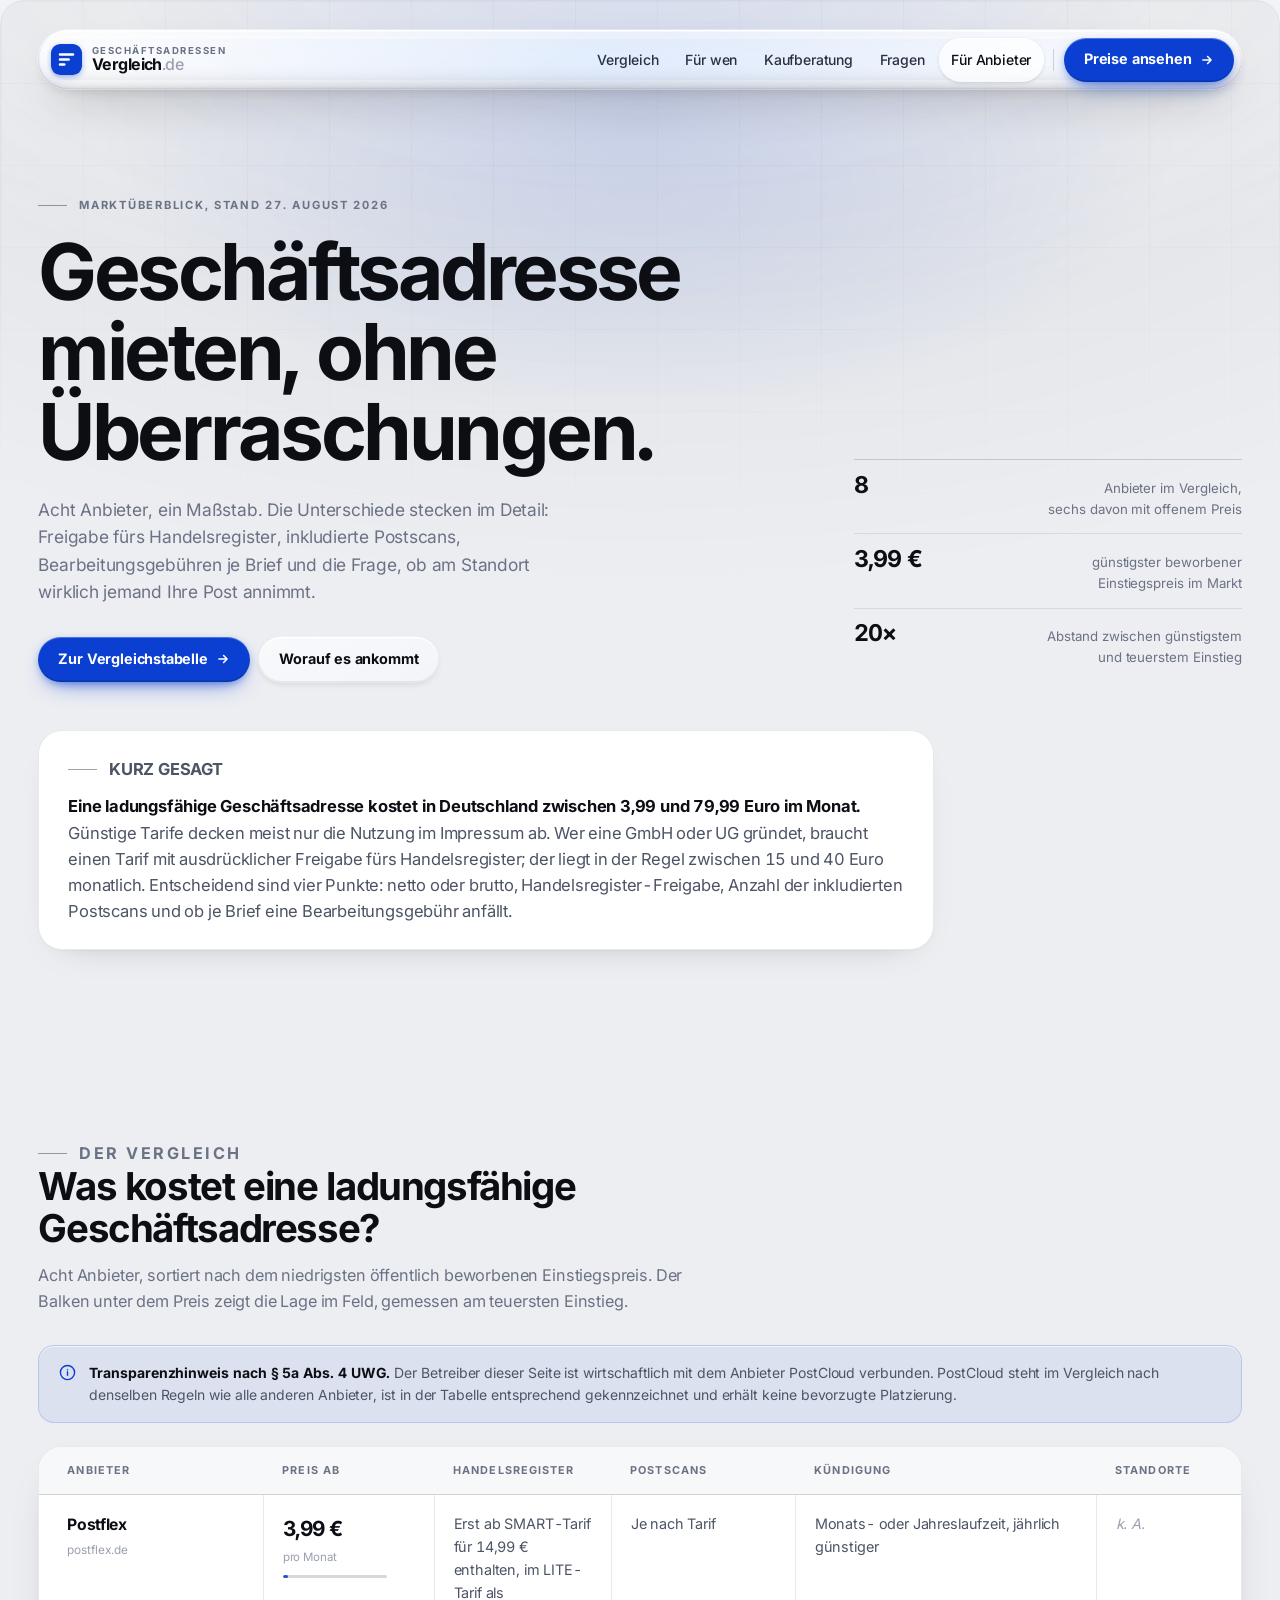
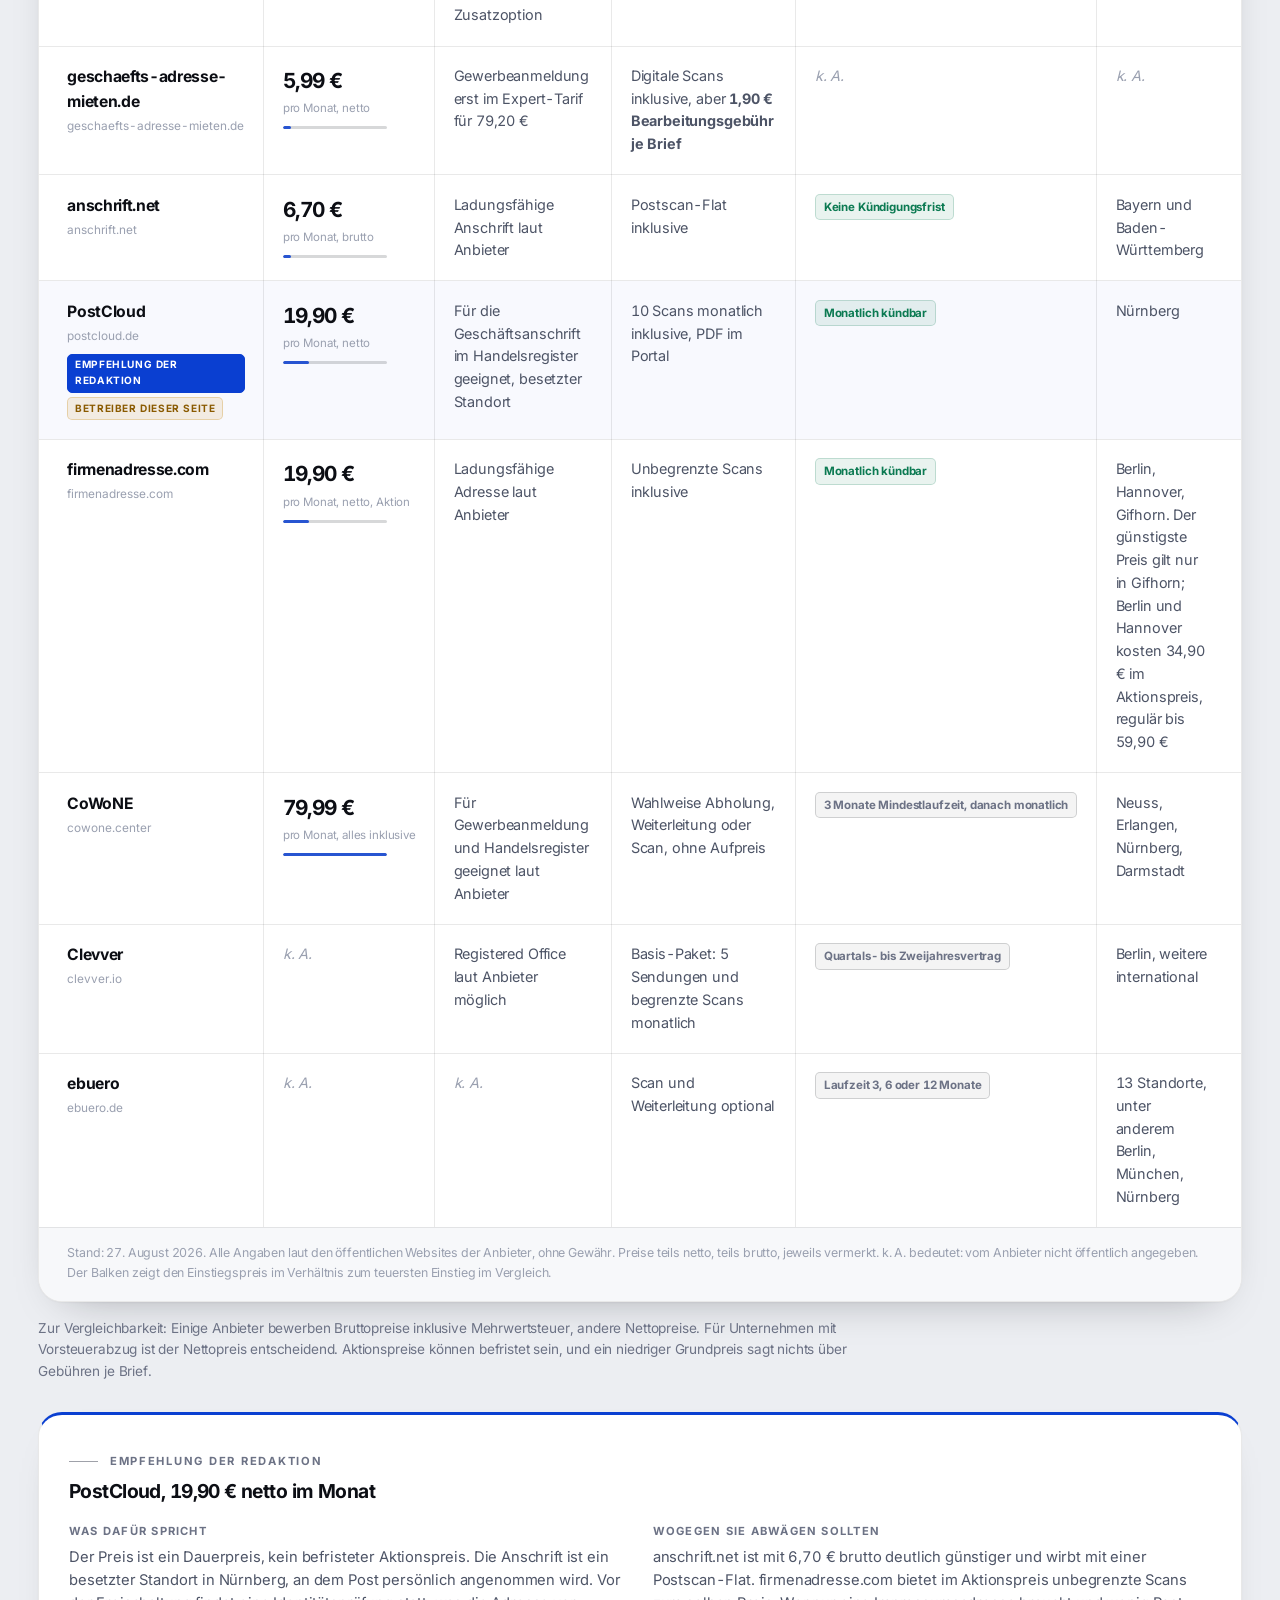
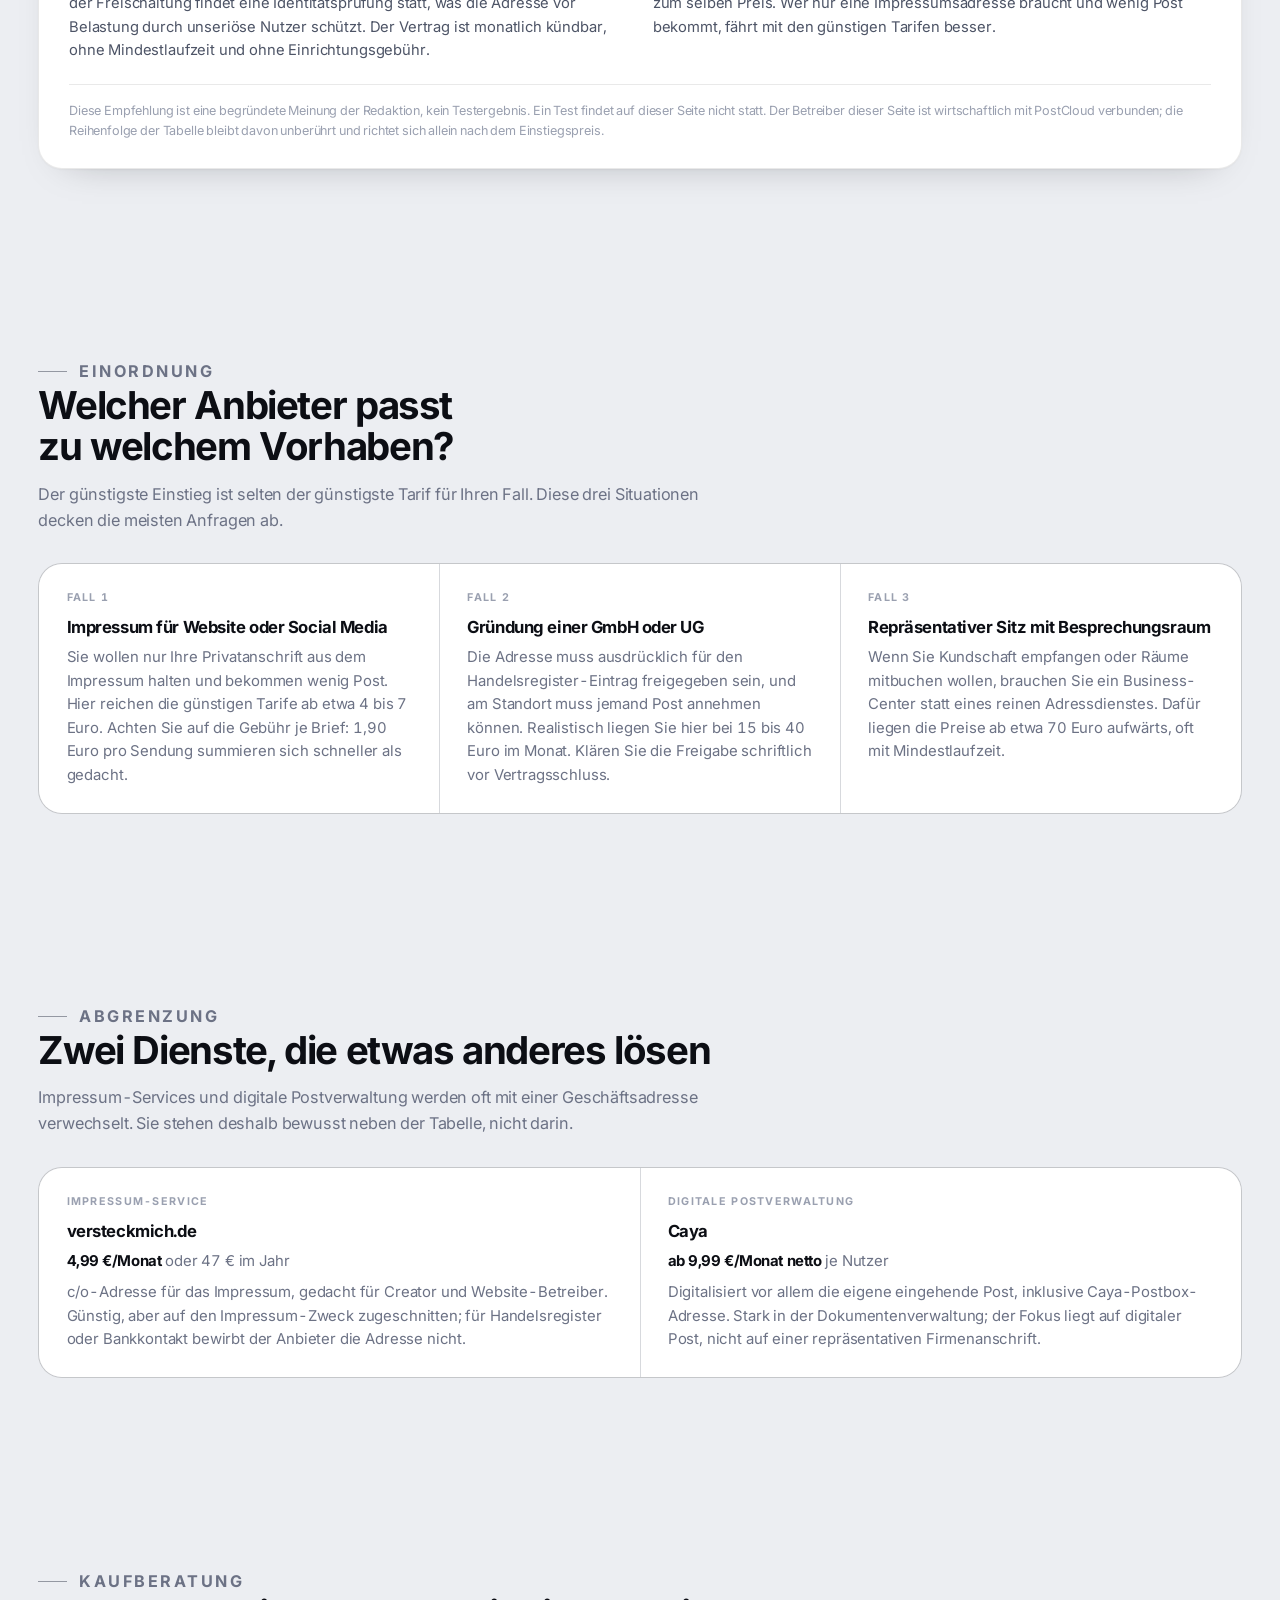
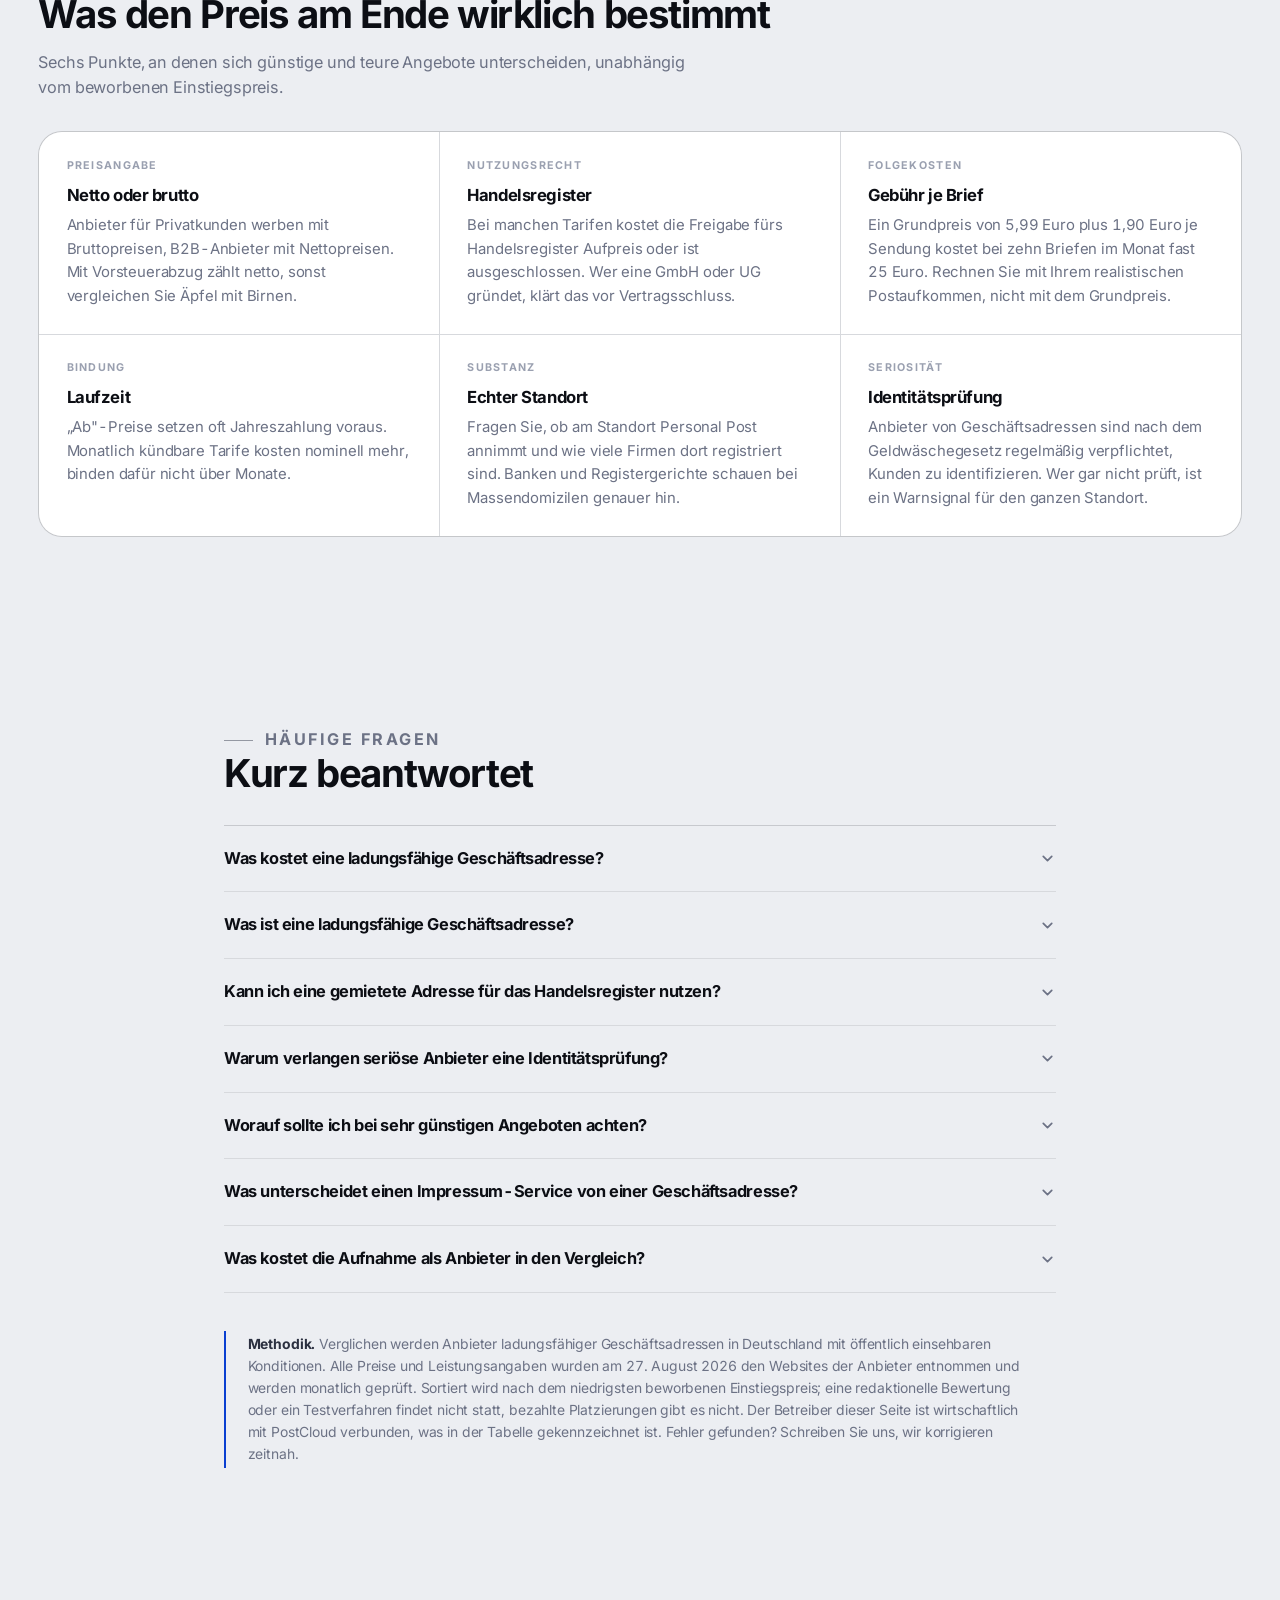
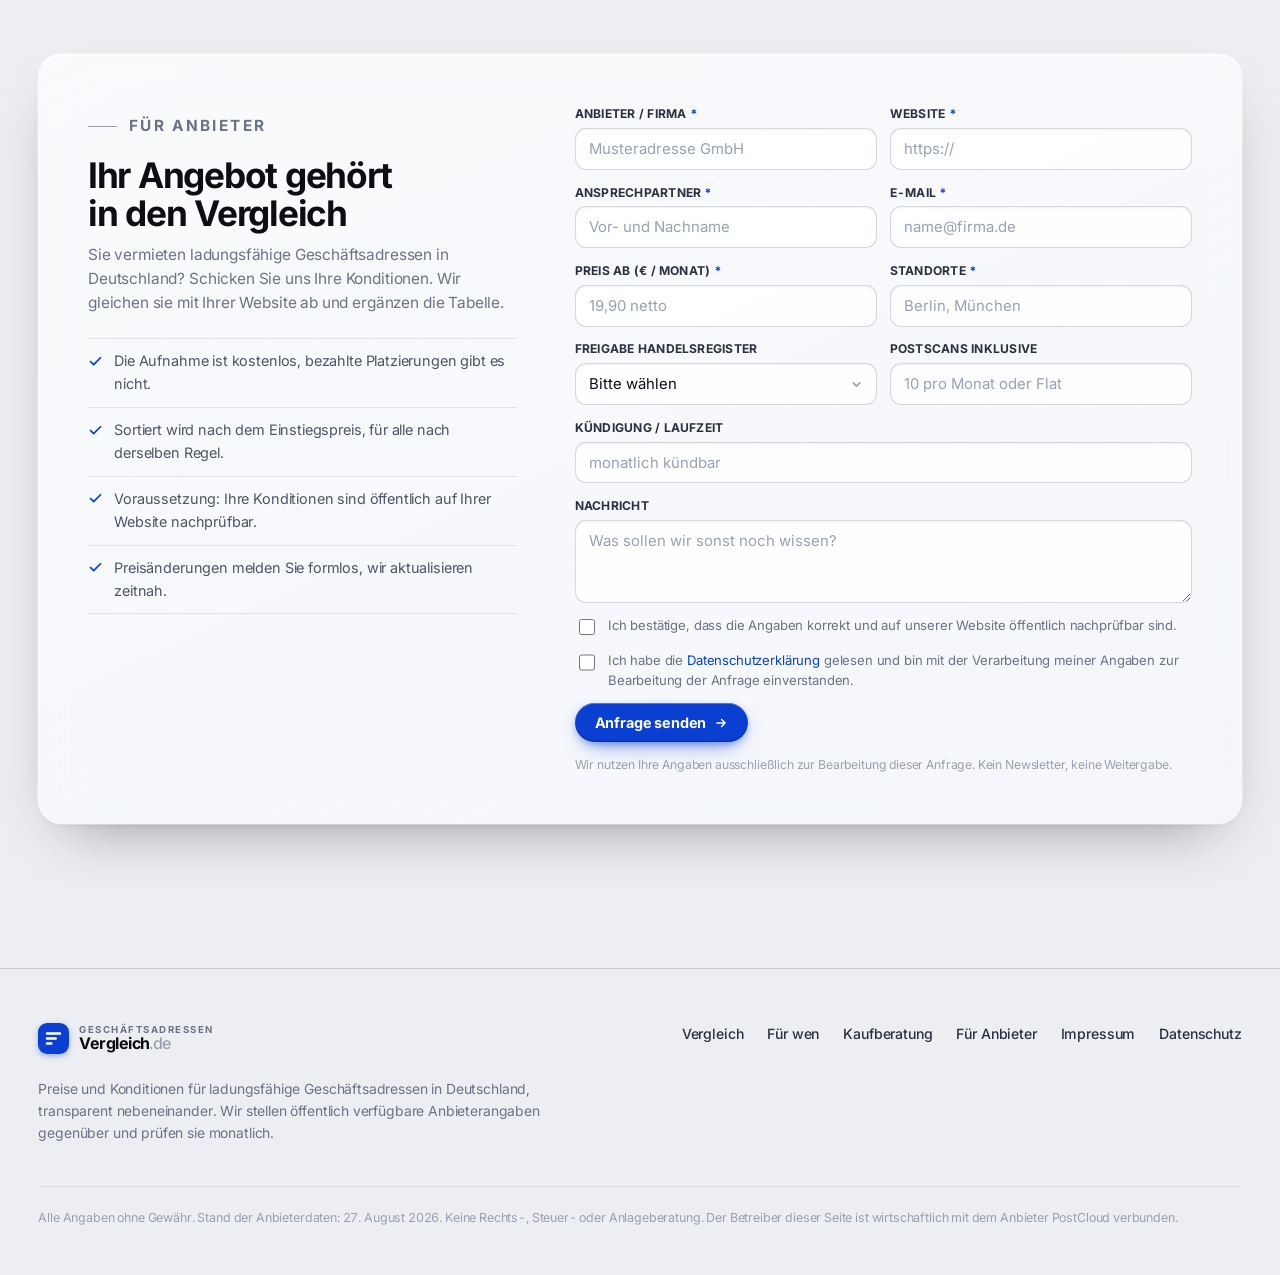
==== commit 2c0c266a: "Empfehlung der Redaktion fuer PostCloud, mit Begruendung und Gegenargumenten Kein Testsieger, sonder" ====
--- a/index.html
+++ b/index.html
@@ -223,7 +223,7 @@
                   <td data-label="Standorte">Bayern und Baden-Württemberg</td>
                 </tr>
                 <tr class="marked">
-                  <th scope="row" class="anbieter" data-label="Anbieter">PostCloud<span class="dom">postcloud.de</span><span class="own">Betreiber dieser Seite</span></th>
+                  <th scope="row" class="anbieter" data-label="Anbieter">PostCloud<span class="dom">postcloud.de</span><span class="rec">Empfehlung der Redaktion</span><span class="own">Betreiber dieser Seite</span></th>
                   <td class="preis" data-label="Preis ab"><span class="val">19,90 €</span><span class="unit">pro Monat, netto</span><span class="bar"><i style="width:24.9%"></i></span></td>
                   <td data-label="Handelsregister">Für die Geschäftsanschrift im Handelsregister geeignet, besetzter Standort</td>
                   <td data-label="Postscans">10 Scans monatlich inklusive, PDF im Portal</td>
@@ -267,6 +267,22 @@
           </div>
         </div>
         <p class="note" data-reveal>Zur Vergleichbarkeit: Einige Anbieter bewerben Bruttopreise inklusive Mehrwertsteuer, andere Nettopreise. Für Unternehmen mit Vorsteuerabzug ist der Nettopreis entscheidend. Aktionspreise können befristet sein, und ein niedriger Grundpreis sagt nichts über Gebühren je Brief.</p>
+
+        <div class="rec-box" data-reveal>
+          <p class="kicker">Empfehlung der Redaktion</p>
+          <h3>PostCloud, 19,90 € netto im Monat</h3>
+          <div class="rec-cols">
+            <div>
+              <p class="rec-h">Was dafür spricht</p>
+              <p>Der Preis ist ein Dauerpreis, kein befristeter Aktionspreis. Die Anschrift ist ein besetzter Standort in Nürnberg, an dem Post persönlich angenommen wird. Vor der Freischaltung findet eine Identitätsprüfung statt, was die Adresse vor Belastung durch unseriöse Nutzer schützt. Der Vertrag ist monatlich kündbar, ohne Mindestlaufzeit und ohne Einrichtungsgebühr.</p>
+            </div>
+            <div>
+              <p class="rec-h">Wogegen Sie abwägen sollten</p>
+              <p>anschrift.net ist mit 6,70 € brutto deutlich günstiger und wirbt mit einer Postscan-Flat. firmenadresse.com bietet im Aktionspreis unbegrenzte Scans zum selben Preis. Wer nur eine Impressumsadresse braucht und wenig Post bekommt, fährt mit den günstigen Tarifen besser.</p>
+            </div>
+          </div>
+          <p class="rec-foot">Diese Empfehlung ist eine begründete Meinung der Redaktion, kein Testergebnis. Ein Test findet auf dieser Seite nicht statt. Der Betreiber dieser Seite ist wirtschaftlich mit PostCloud verbunden; die Reihenfolge der Tabelle bleibt davon unberührt und richtet sich allein nach dem Einstiegspreis.</p>
+        </div>
       </div>
     </section>
 
--- a/style.css
+++ b/style.css
@@ -276,10 +276,13 @@
 tbody tr:last-child td,tbody tr:last-child th{border-bottom:0}
 .anbieter{font-weight:650;color:var(--ink);white-space:nowrap;font-size:.98rem;letter-spacing:-.022em}
 .anbieter .dom{display:block;font-size:.74rem;font-weight:400;color:var(--muted-2);margin-top:.15rem;letter-spacing:0}
-/* Kennzeichnung des wirtschaftlich verbundenen Anbieters */
-.anbieter .own{display:inline-block;margin-top:.45rem;font-size:.63rem;font-weight:600;
-  letter-spacing:.06em;text-transform:uppercase;color:#8a5a00;background:rgba(196,132,0,.11);
-  border:1px solid rgba(196,132,0,.26);border-radius:5px;padding:.16rem .42rem;white-space:normal}
+/* Empfehlung und Kennzeichnung der wirtschaftlichen Verbindung stehen bewusst
+   direkt untereinander: Wer die Empfehlung liest, sieht sofort die Verbindung. */
+.anbieter .rec,.anbieter .own{display:block;width:fit-content;font-size:.63rem;font-weight:600;
+  letter-spacing:.06em;text-transform:uppercase;border-radius:5px;padding:.16rem .42rem;white-space:normal}
+.anbieter .rec{margin-top:.5rem;color:#fff;background:var(--accent);border:1px solid var(--accent)}
+.anbieter .own{margin-top:.3rem;color:#8a5a00;background:rgba(196,132,0,.11);
+  border:1px solid rgba(196,132,0,.26)}
 tr.marked{background:rgba(10,63,209,.028)}
 tr.marked:hover{background:rgba(10,63,209,.05)}
 td.preis{white-space:nowrap;min-width:9.5rem}
@@ -314,6 +317,23 @@
   .bar{max-width:100%}
 }
 .note{font-size:.85rem;color:var(--muted);margin-top:.95rem;max-width:52rem}
+
+/* ---------- Empfehlungskasten ----------
+   Zeigt bewusst beide Seiten: Argumente dafuer und dagegen. Eine
+   Empfehlung, die den Wettbewerb ehrlich benennt, ist glaubwuerdiger
+   und rechtlich deutlich robuster als eine blosse Behauptung. */
+.rec-box{margin-top:1.9rem;background:var(--surface);border:1px solid var(--line);
+  border-top:3px solid var(--accent);border-radius:var(--r-xl);padding:1.7rem 1.85rem;
+  box-shadow:0 1px 2px rgba(12,14,20,.04),0 16px 40px -30px rgba(12,14,20,.4)}
+.rec-box .kicker{margin-bottom:.6rem}
+.rec-box h3{font-size:1.2rem;letter-spacing:-.03em}
+.rec-cols{display:grid;grid-template-columns:1fr 1fr;gap:1.6rem;margin-top:1.2rem}
+@media (max-width:760px){.rec-cols{grid-template-columns:1fr;gap:1.1rem}}
+.rec-h{font-size:.7rem;font-weight:600;letter-spacing:.11em;text-transform:uppercase;
+  color:var(--muted);margin:0 0 .35rem}
+.rec-cols p:not(.rec-h){font-size:.92rem;color:var(--ink-3);margin:0}
+.rec-foot{margin:1.35rem 0 0;padding-top:1rem;border-top:1px solid var(--line);
+  font-size:.79rem;color:var(--muted-2)}
 
 /* ---------- Inhaltskarten: flach, Haarlinie, kein Glas ---------- */
 /* Feste Spaltenzahl statt auto-fit: so bleibt keine Rasterzelle leer,
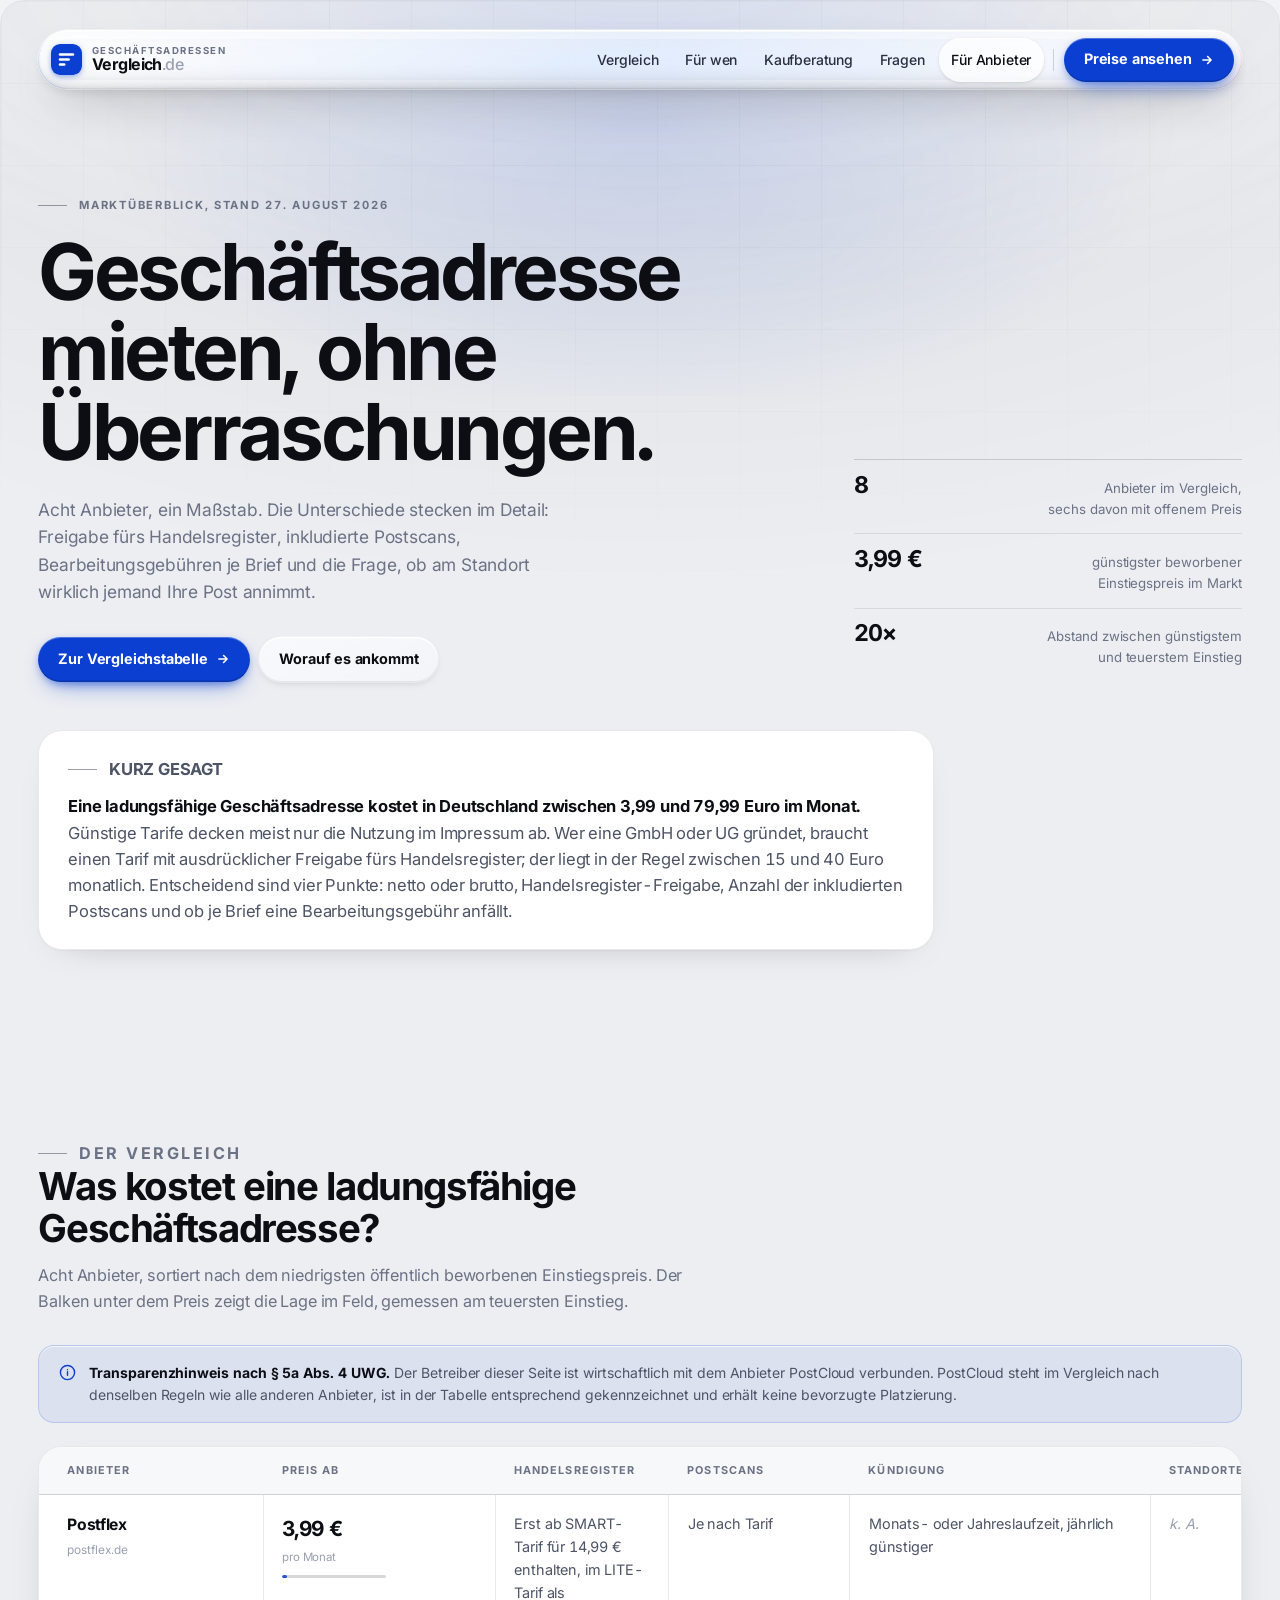
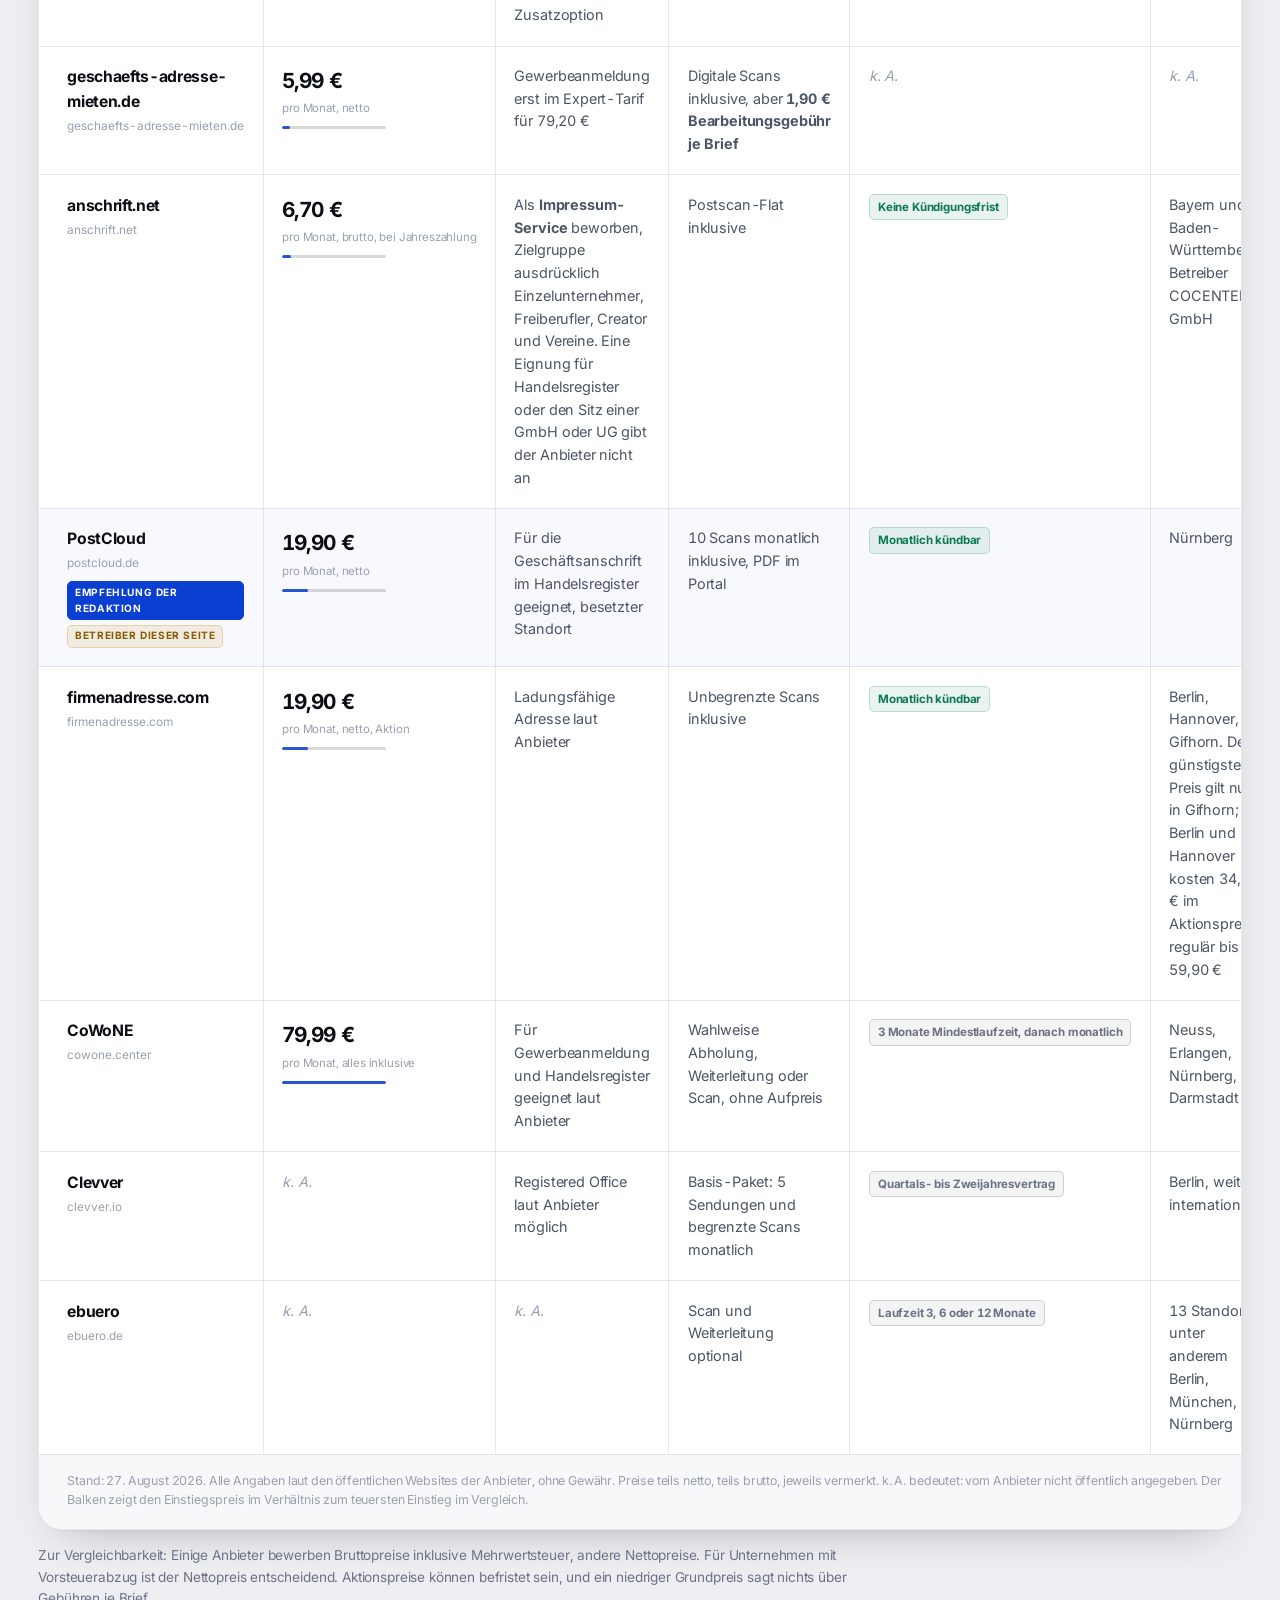
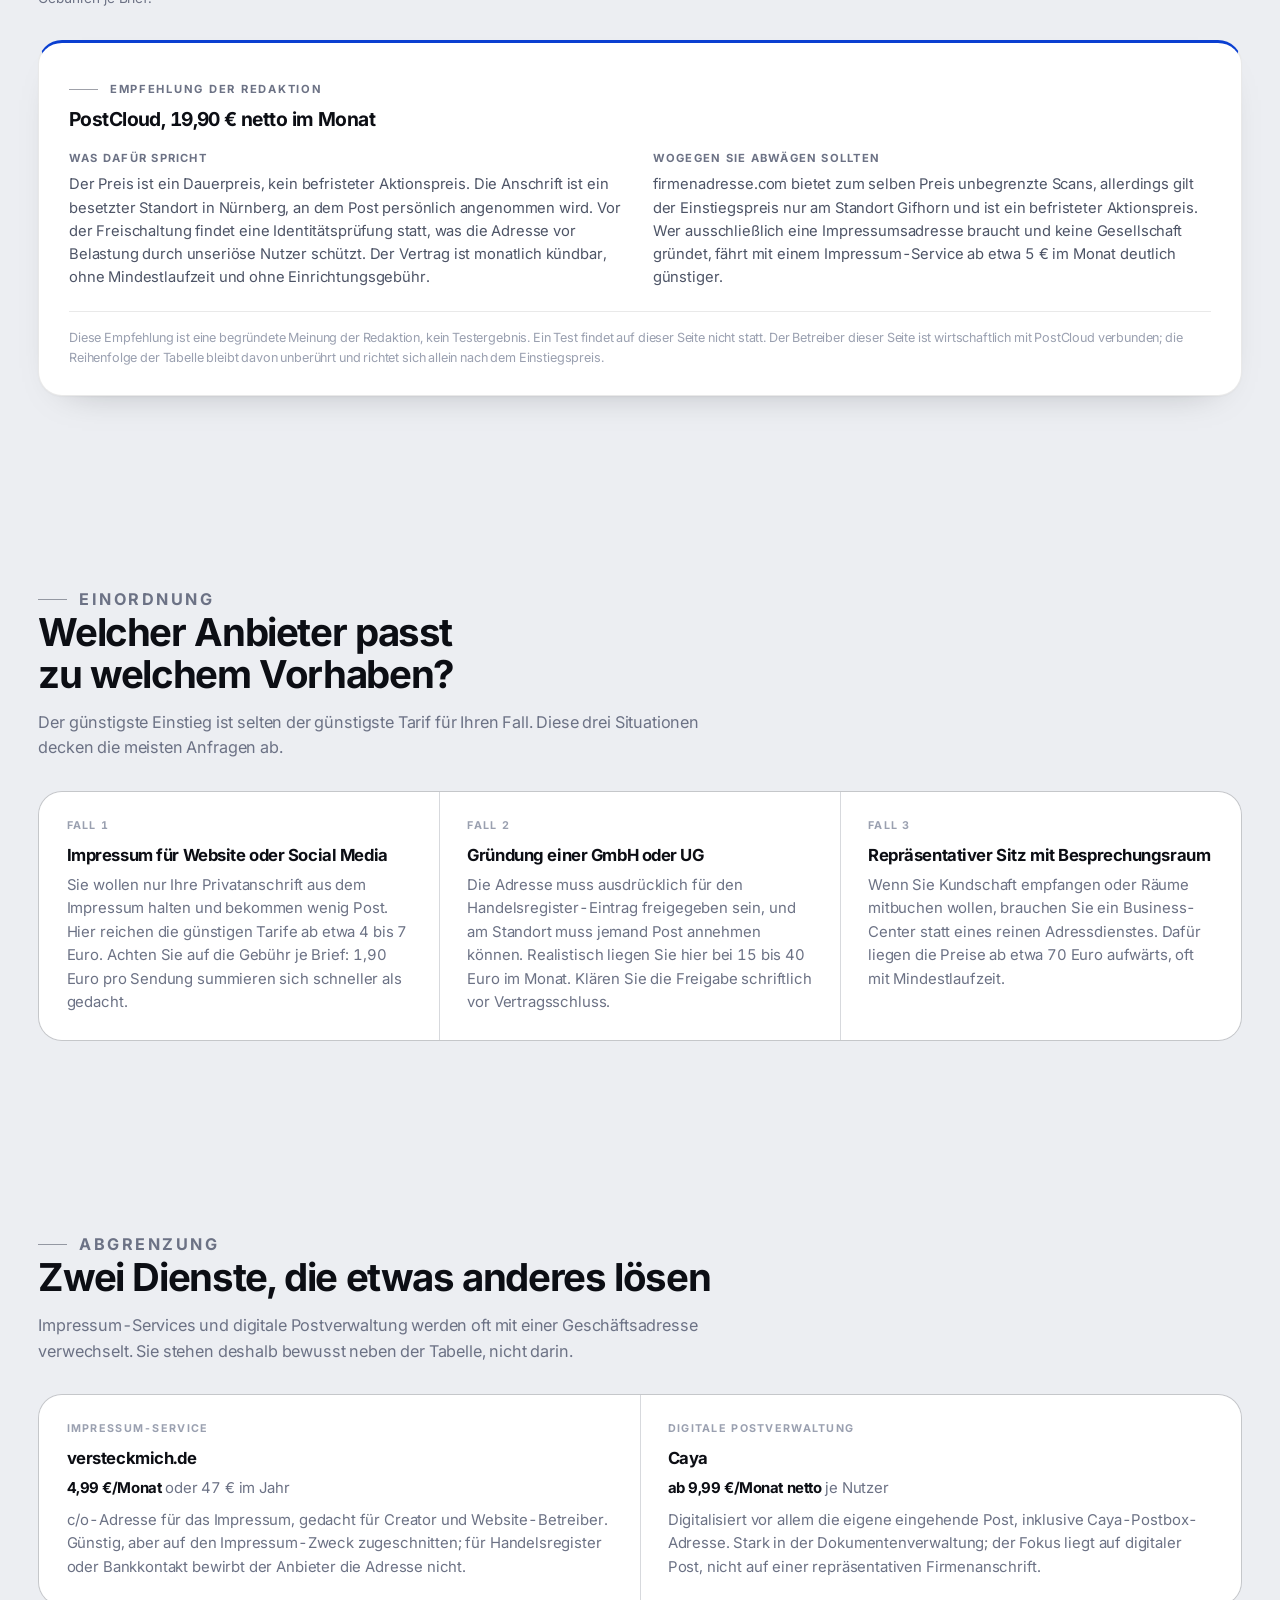
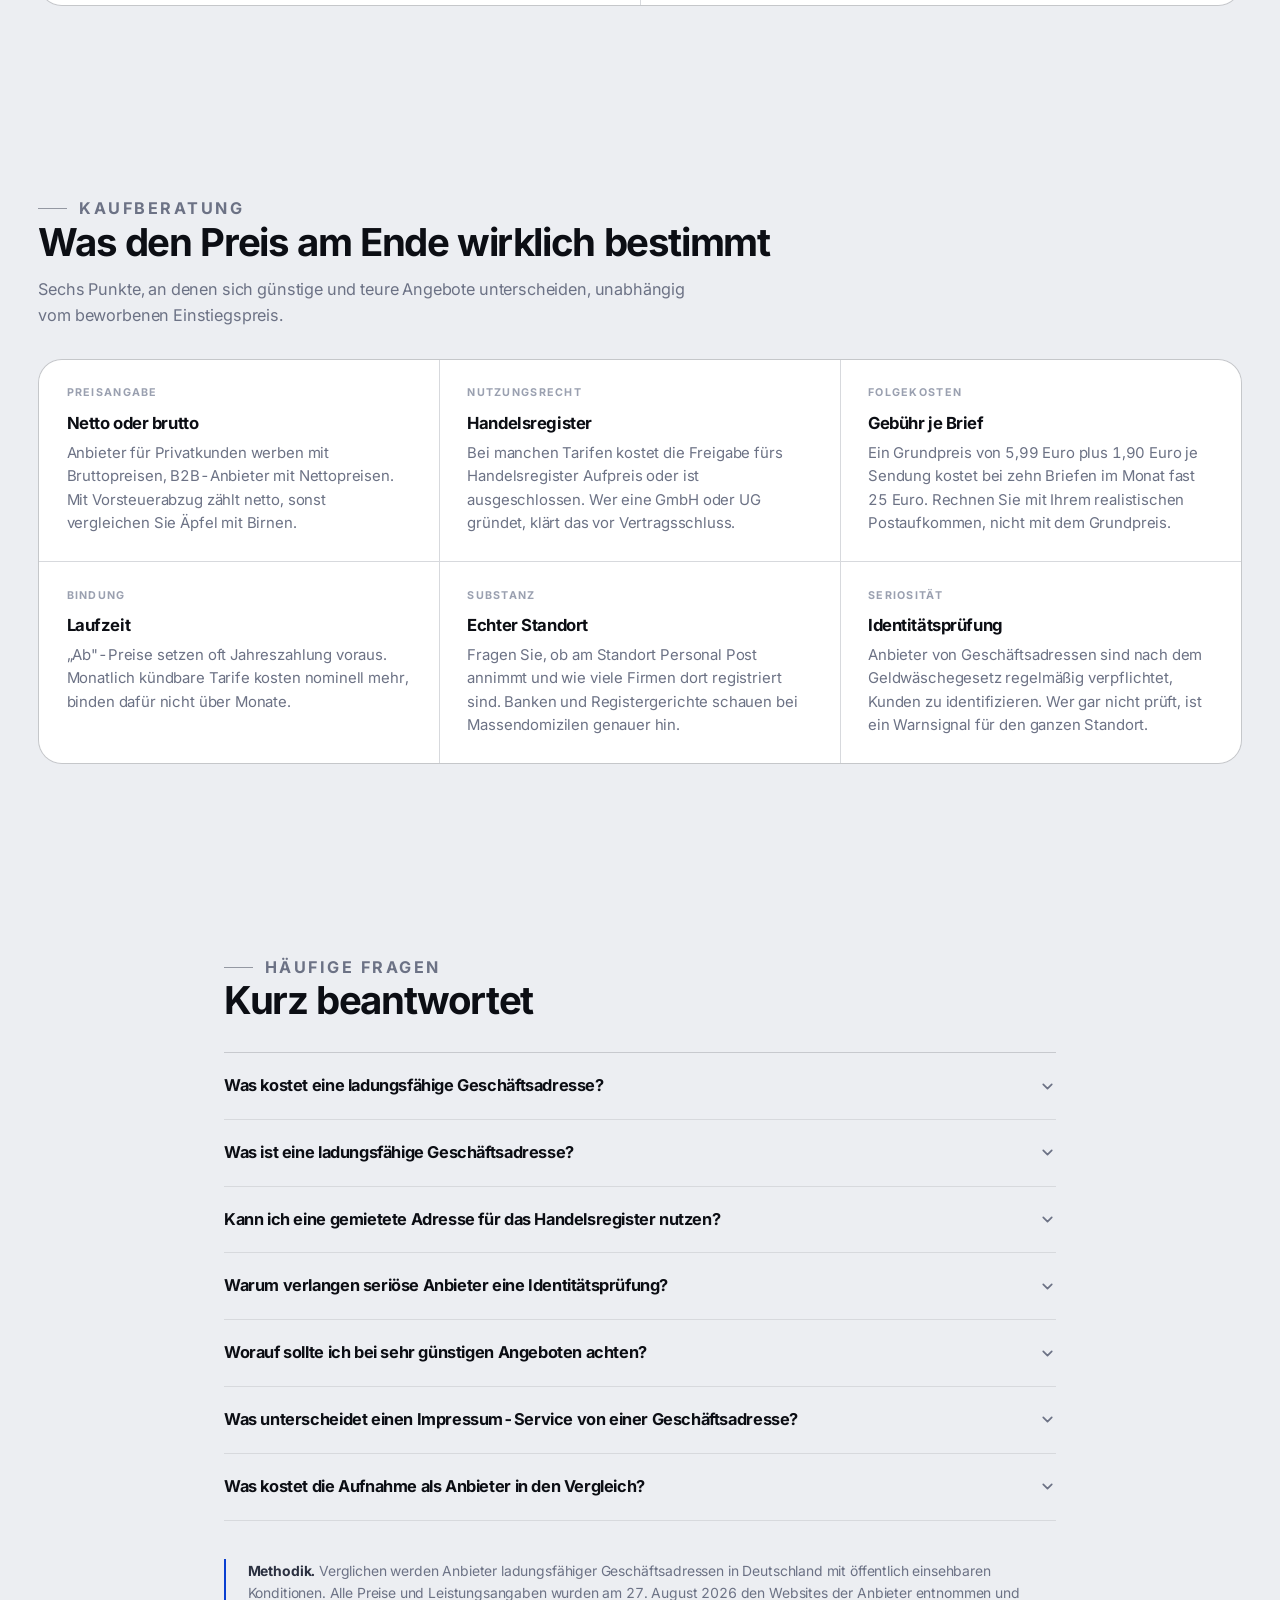
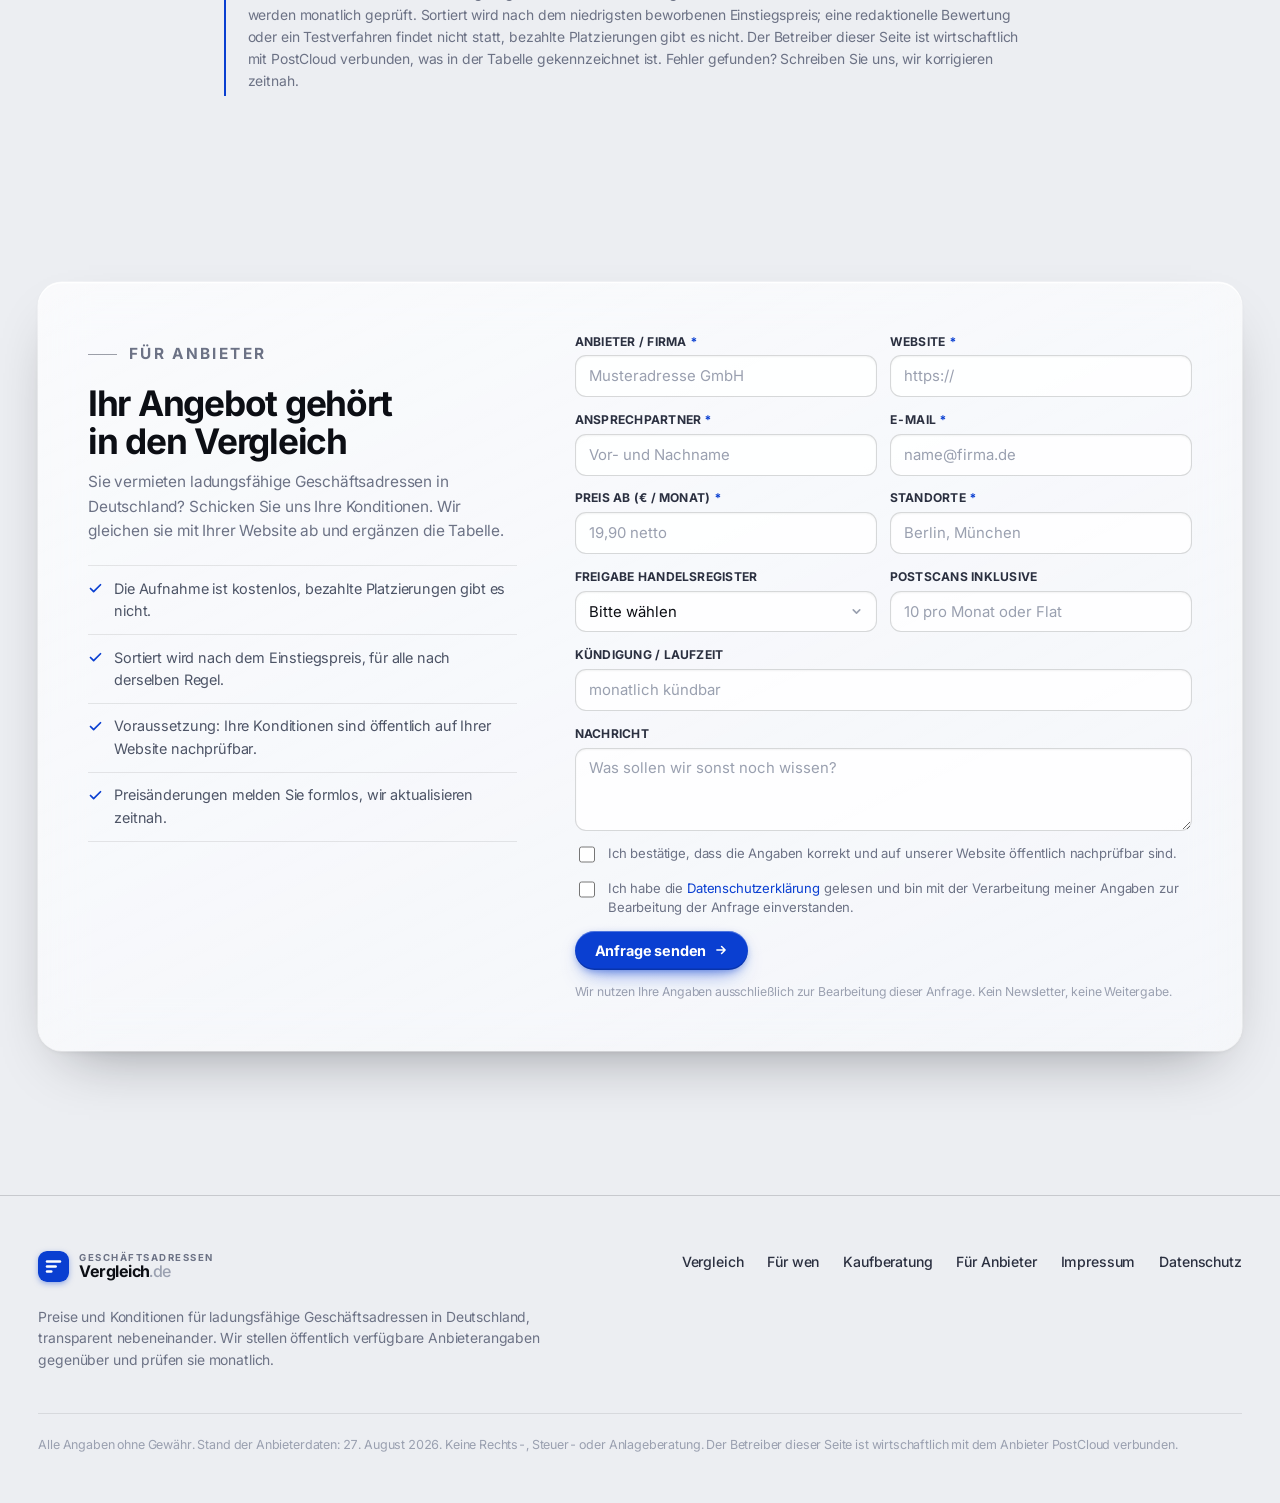
==== commit 59652b1b: "Korrektur: anschrift.net ist ein Impressum-Service, keine HR-Adresse Der Anbieter bewirbt sich ausdr" ====
--- a/index.html
+++ b/index.html
@@ -216,11 +216,11 @@
                 </tr>
                 <tr>
                   <th scope="row" class="anbieter" data-label="Anbieter">anschrift.net<span class="dom">anschrift.net</span></th>
-                  <td class="preis" data-label="Preis ab"><span class="val">6,70 €</span><span class="unit">pro Monat, brutto</span><span class="bar"><i style="width:8.4%"></i></span></td>
-                  <td data-label="Handelsregister">Ladungsfähige Anschrift laut Anbieter</td>
+                  <td class="preis" data-label="Preis ab"><span class="val">6,70 €</span><span class="unit">pro Monat, brutto, bei Jahreszahlung</span><span class="bar"><i style="width:8.4%"></i></span></td>
+                  <td data-label="Handelsregister">Als <strong>Impressum-Service</strong> beworben, Zielgruppe ausdrücklich Einzelunternehmer, Freiberufler, Creator und Vereine. Eine Eignung für Handelsregister oder den Sitz einer GmbH oder UG gibt der Anbieter nicht an</td>
                   <td data-label="Postscans">Postscan-Flat inklusive</td>
                   <td data-label="Kündigung"><span class="chip">Keine Kündigungsfrist</span></td>
-                  <td data-label="Standorte">Bayern und Baden-Württemberg</td>
+                  <td data-label="Standorte">Bayern und Baden-Württemberg, Betreiber COCENTER GmbH</td>
                 </tr>
                 <tr class="marked">
                   <th scope="row" class="anbieter" data-label="Anbieter">PostCloud<span class="dom">postcloud.de</span><span class="rec">Empfehlung der Redaktion</span><span class="own">Betreiber dieser Seite</span></th>
@@ -278,7 +278,7 @@
             </div>
             <div>
               <p class="rec-h">Wogegen Sie abwägen sollten</p>
-              <p>anschrift.net ist mit 6,70 € brutto deutlich günstiger und wirbt mit einer Postscan-Flat. firmenadresse.com bietet im Aktionspreis unbegrenzte Scans zum selben Preis. Wer nur eine Impressumsadresse braucht und wenig Post bekommt, fährt mit den günstigen Tarifen besser.</p>
+              <p>firmenadresse.com bietet zum selben Preis unbegrenzte Scans, allerdings gilt der Einstiegspreis nur am Standort Gifhorn und ist ein befristeter Aktionspreis. Wer ausschließlich eine Impressumsadresse braucht und keine Gesellschaft gründet, fährt mit einem Impressum-Service ab etwa 5 € im Monat deutlich günstiger.</p>
             </div>
           </div>
           <p class="rec-foot">Diese Empfehlung ist eine begründete Meinung der Redaktion, kein Testergebnis. Ein Test findet auf dieser Seite nicht statt. Der Betreiber dieser Seite ist wirtschaftlich mit PostCloud verbunden; die Reihenfolge der Tabelle bleibt davon unberührt und richtet sich allein nach dem Einstiegspreis.</p>
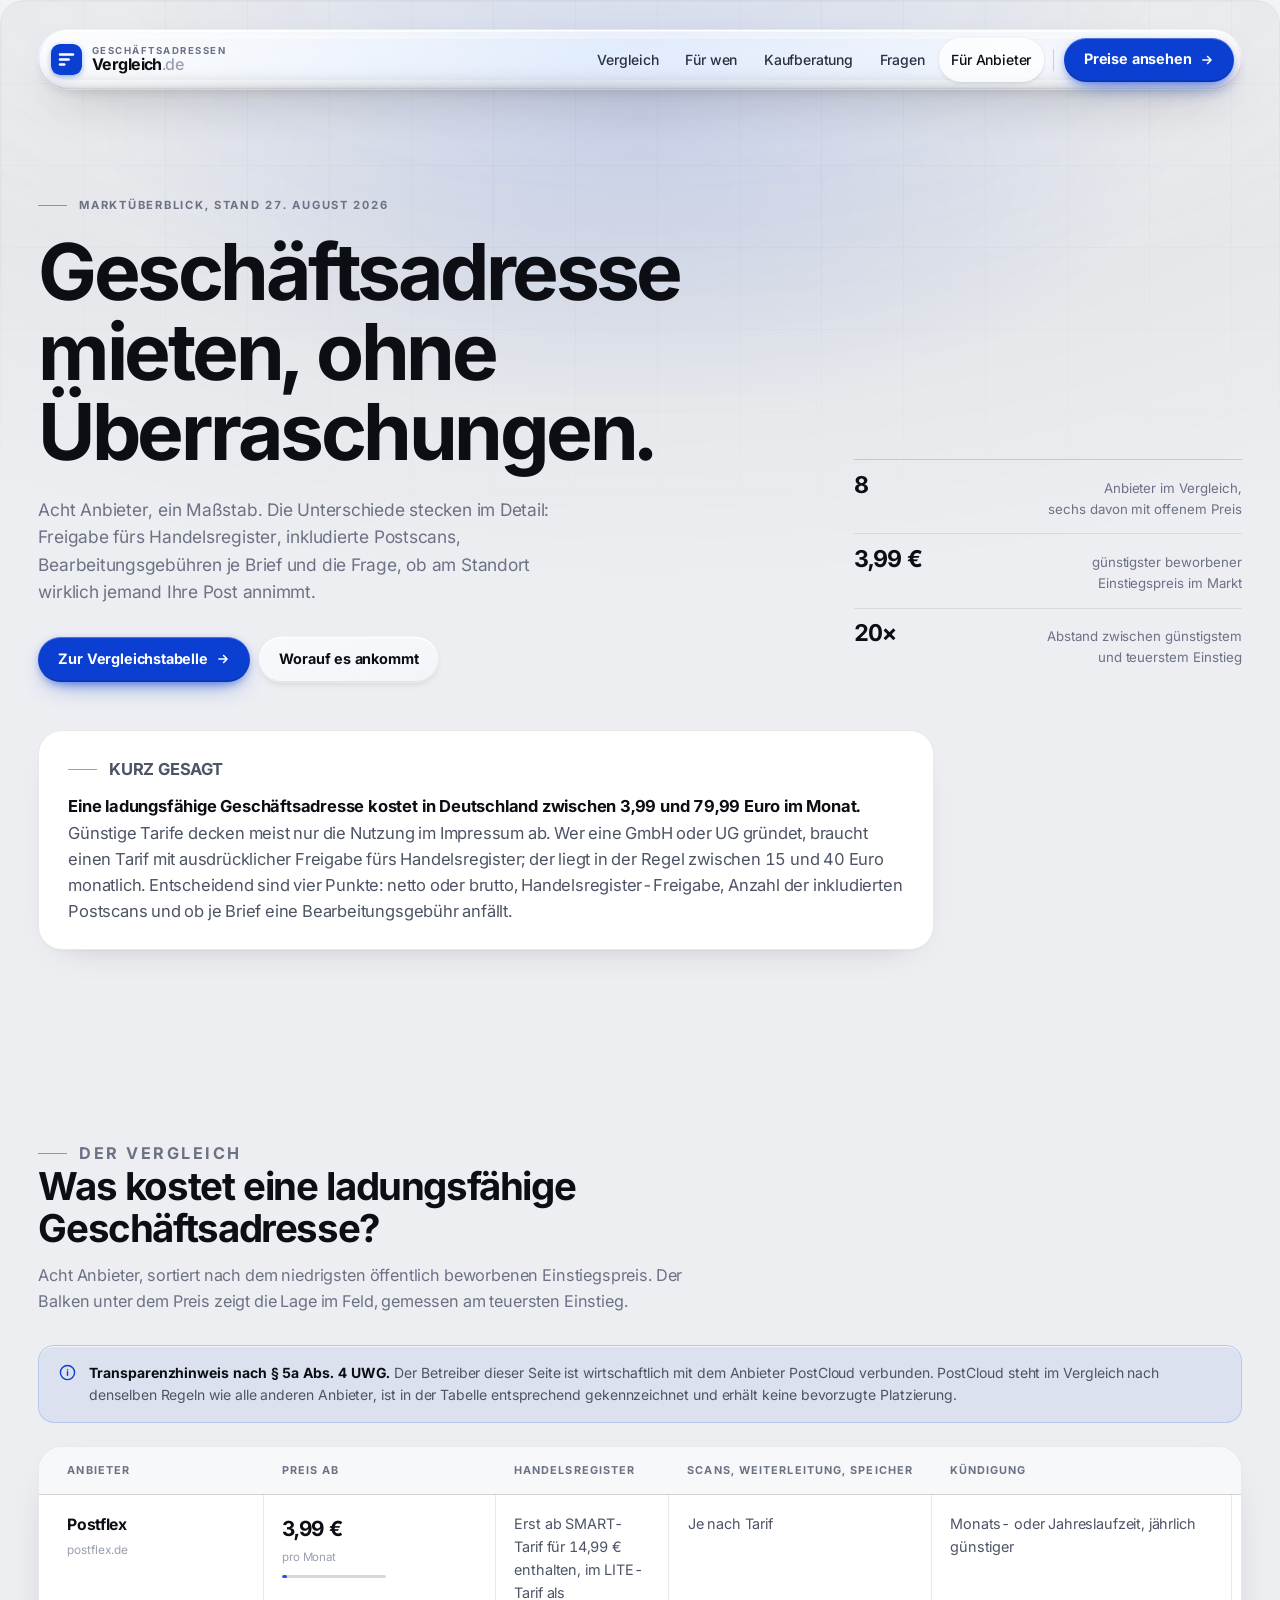
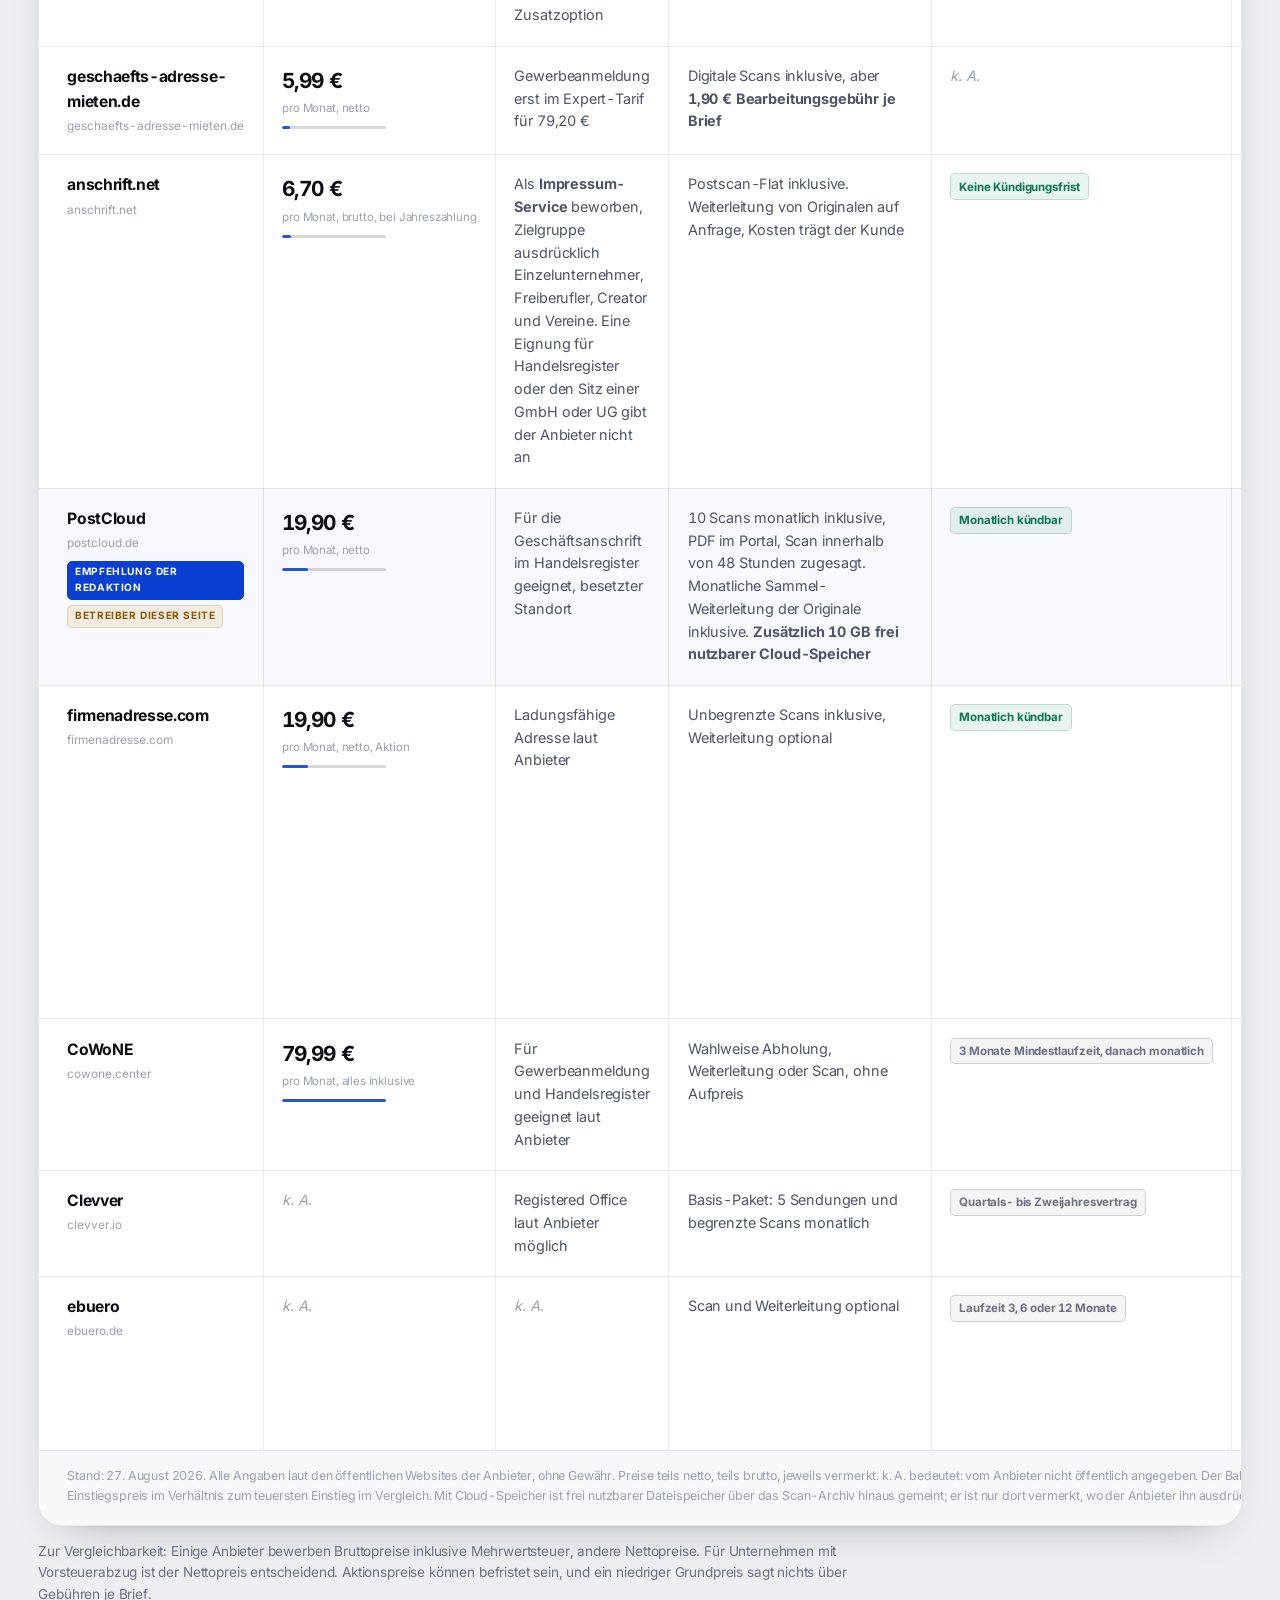
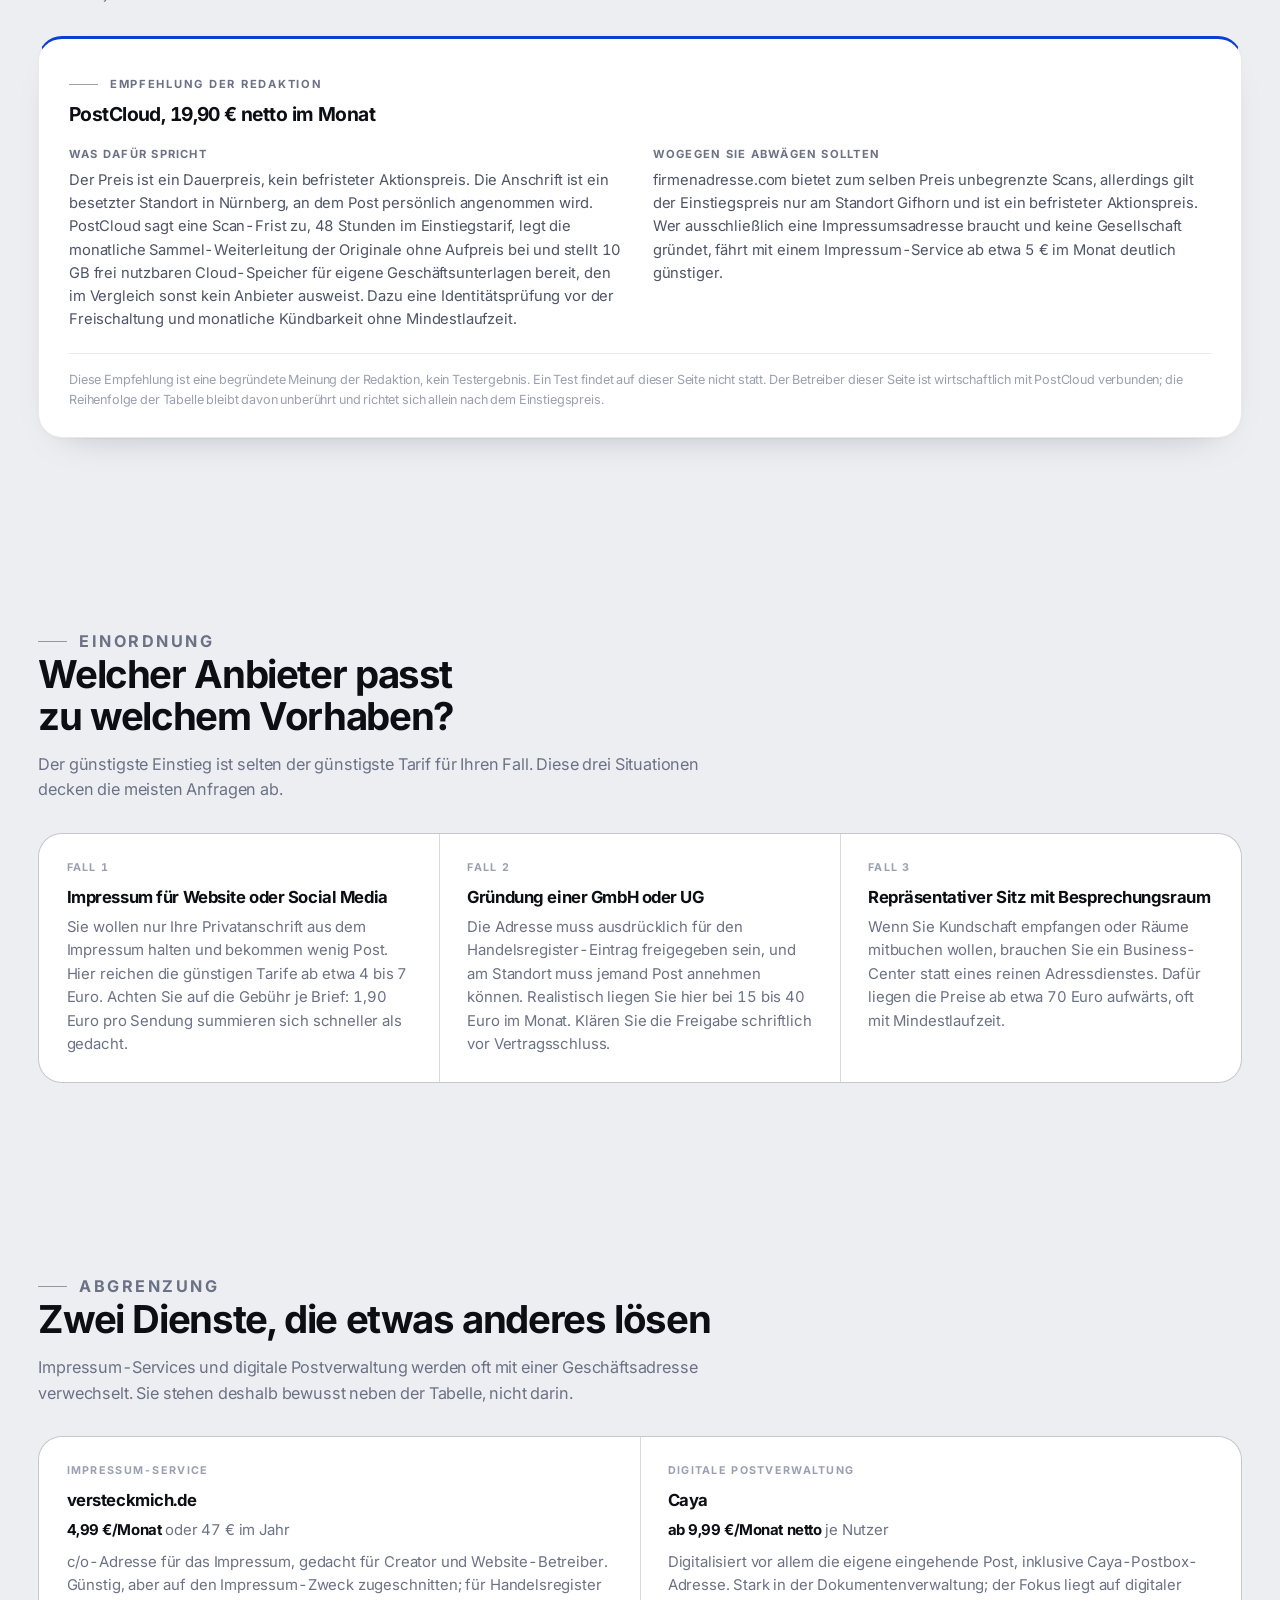
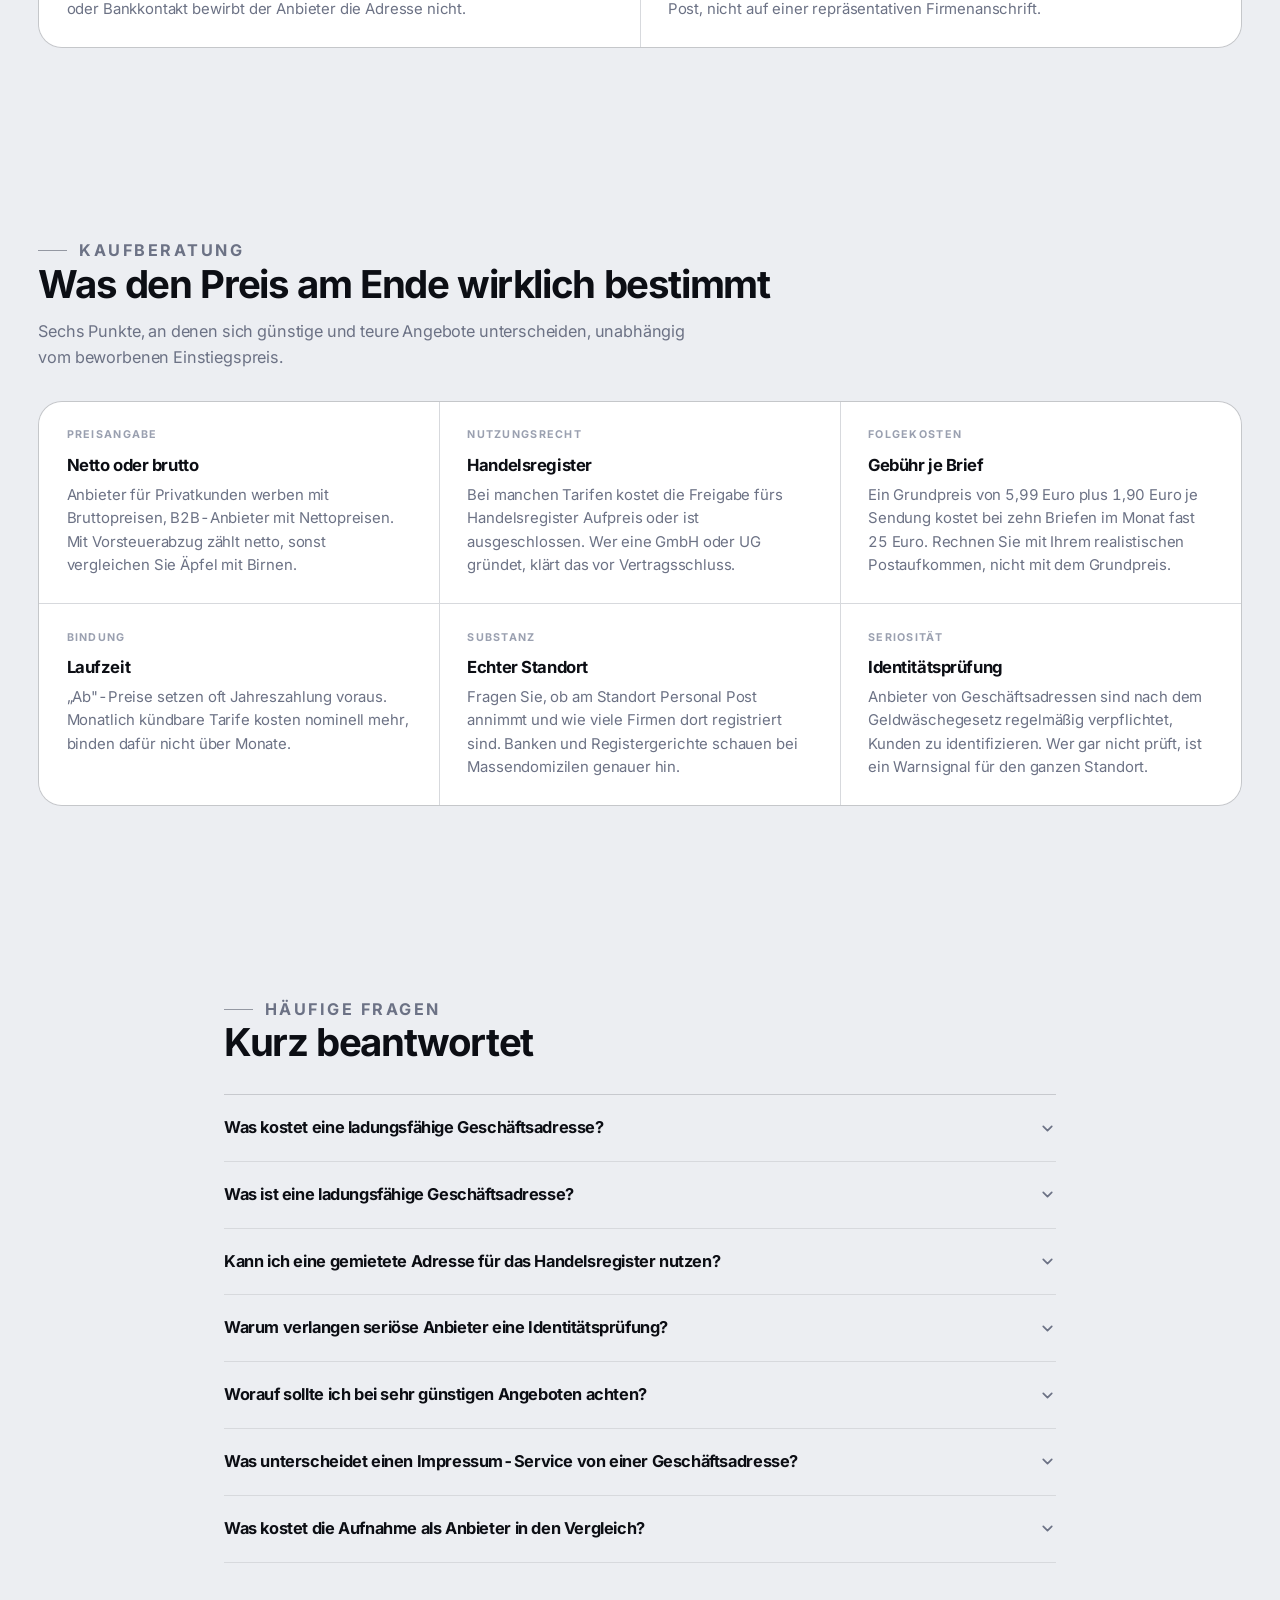
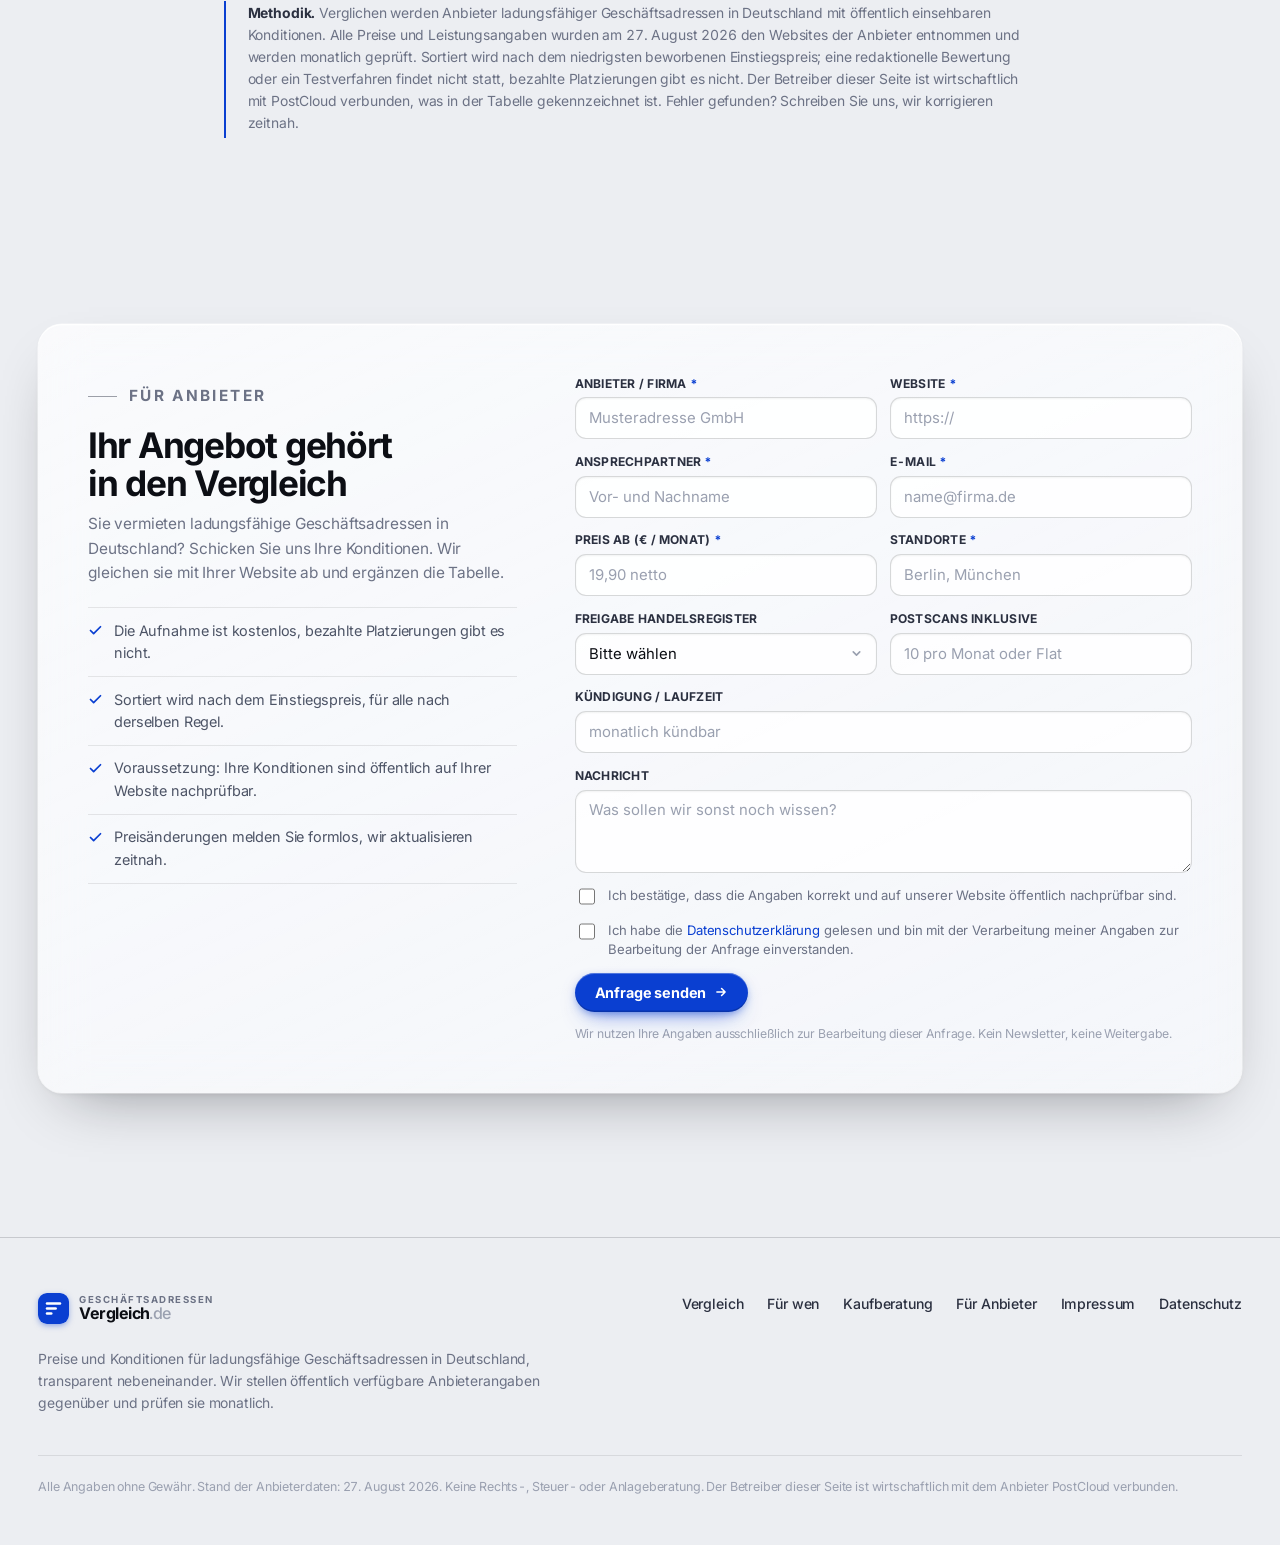
==== commit dab9b05d: "Cloud-Speicher, Scan-Frist und inklusive Weiterleitung im Vergleich ergaenzt Die Spalte heisst jetzt" ====
--- a/index.html
+++ b/index.html
@@ -73,7 +73,7 @@
           { "@type": "ListItem", "position": 1, "item": { "@type": "Service", "name": "Postflex", "url": "https://www.postflex.de/", "offers": { "@type": "Offer", "price": "3.99", "priceCurrency": "EUR", "description": "ab 3,99 € pro Monat" } } },
           { "@type": "ListItem", "position": 2, "item": { "@type": "Service", "name": "geschaefts-adresse-mieten.de", "url": "https://geschaefts-adresse-mieten.de/", "offers": { "@type": "Offer", "price": "5.99", "priceCurrency": "EUR", "description": "ab 5,99 € netto pro Monat, zusätzlich 1,90 € Bearbeitungsgebühr je Brief" } } },
           { "@type": "ListItem", "position": 3, "item": { "@type": "Service", "name": "anschrift.net", "url": "https://www.anschrift.net/", "offers": { "@type": "Offer", "price": "6.70", "priceCurrency": "EUR", "description": "ab 6,70 € brutto pro Monat, Postscan-Flat inklusive" } } },
-          { "@type": "ListItem", "position": 4, "item": { "@type": "Service", "name": "PostCloud", "url": "https://www.postcloud.de/", "offers": { "@type": "Offer", "price": "19.90", "priceCurrency": "EUR", "description": "ab 19,90 € netto pro Monat, 10 Scans inklusive, monatlich kündbar" } } },
+          { "@type": "ListItem", "position": 4, "item": { "@type": "Service", "name": "PostCloud", "url": "https://www.postcloud.de/", "offers": { "@type": "Offer", "price": "19.90", "priceCurrency": "EUR", "description": "ab 19,90 € netto pro Monat, 10 Scans inklusive, 10 GB Cloud-Speicher, monatliche Sammel-Weiterleitung inklusive, monatlich kündbar" } } },
           { "@type": "ListItem", "position": 5, "item": { "@type": "Service", "name": "firmenadresse.com", "url": "https://www.firmenadresse.com/", "offers": { "@type": "Offer", "price": "19.90", "priceCurrency": "EUR", "description": "ab 19,90 € netto pro Monat im Aktionspreis, unbegrenzte Scans" } } },
           { "@type": "ListItem", "position": 6, "item": { "@type": "Service", "name": "CoWoNE", "url": "https://cowone.center/geschaeftsadresse-mieten/", "offers": { "@type": "Offer", "price": "79.99", "priceCurrency": "EUR", "description": "ab 79,99 € pro Monat, alles inklusive, drei Monate Mindestlaufzeit" } } },
           { "@type": "ListItem", "position": 7, "item": { "@type": "Service", "name": "Clevver", "url": "https://www.clevver.io/" } },
@@ -190,11 +190,11 @@
         <div class="table-card" data-reveal style="--delay:80ms">
           <div class="tablewrap">
             <table>
-              <caption>Stand: 27. August 2026. Alle Angaben laut den öffentlichen Websites der Anbieter, ohne Gewähr. Preise teils netto, teils brutto, jeweils vermerkt. k.&nbsp;A. bedeutet: vom Anbieter nicht öffentlich angegeben. Der Balken zeigt den Einstiegspreis im Verhältnis zum teuersten Einstieg im Vergleich.</caption>
+              <caption>Stand: 27. August 2026. Alle Angaben laut den öffentlichen Websites der Anbieter, ohne Gewähr. Preise teils netto, teils brutto, jeweils vermerkt. k.&nbsp;A. bedeutet: vom Anbieter nicht öffentlich angegeben. Der Balken zeigt den Einstiegspreis im Verhältnis zum teuersten Einstieg im Vergleich. Mit Cloud-Speicher ist frei nutzbarer Dateispeicher über das Scan-Archiv hinaus gemeint; er ist nur dort vermerkt, wo der Anbieter ihn ausdrücklich ausweist.</caption>
               <thead>
                 <tr>
                   <th scope="col">Anbieter</th><th scope="col">Preis ab</th><th scope="col">Handelsregister</th>
-                  <th scope="col">Postscans</th><th scope="col">Kündigung</th><th scope="col">Standorte</th>
+                  <th scope="col">Scans, Weiterleitung, Speicher</th><th scope="col">Kündigung</th><th scope="col">Standorte</th>
                 </tr>
               </thead>
               <tbody>
@@ -202,7 +202,7 @@
                   <th scope="row" class="anbieter" data-label="Anbieter">Postflex<span class="dom">postflex.de</span></th>
                   <td class="preis" data-label="Preis ab"><span class="val">3,99 €</span><span class="unit">pro Monat</span><span class="bar"><i style="width:5%"></i></span></td>
                   <td data-label="Handelsregister">Erst ab SMART-Tarif für 14,99 € enthalten, im LITE-Tarif als Zusatzoption</td>
-                  <td data-label="Postscans">Je nach Tarif</td>
+                  <td data-label="Scans, Weiterleitung, Speicher">Je nach Tarif</td>
                   <td data-label="Kündigung">Monats- oder Jahreslaufzeit, jährlich günstiger</td>
                   <td data-label="Standorte"><span class="ka">k.&nbsp;A.</span></td>
                 </tr>
@@ -210,7 +210,7 @@
                   <th scope="row" class="anbieter" data-label="Anbieter">geschaefts-adresse-<wbr>mieten.de<span class="dom">geschaefts-adresse-mieten.de</span></th>
                   <td class="preis" data-label="Preis ab"><span class="val">5,99 €</span><span class="unit">pro Monat, netto</span><span class="bar"><i style="width:7.5%"></i></span></td>
                   <td data-label="Handelsregister">Gewerbeanmeldung erst im Expert-Tarif für 79,20 €</td>
-                  <td data-label="Postscans">Digitale Scans inklusive, aber <strong>1,90 € Bearbeitungsgebühr je Brief</strong></td>
+                  <td data-label="Scans, Weiterleitung, Speicher">Digitale Scans inklusive, aber <strong>1,90 € Bearbeitungsgebühr je Brief</strong></td>
                   <td data-label="Kündigung"><span class="ka">k.&nbsp;A.</span></td>
                   <td data-label="Standorte"><span class="ka">k.&nbsp;A.</span></td>
                 </tr>
@@ -218,7 +218,7 @@
                   <th scope="row" class="anbieter" data-label="Anbieter">anschrift.net<span class="dom">anschrift.net</span></th>
                   <td class="preis" data-label="Preis ab"><span class="val">6,70 €</span><span class="unit">pro Monat, brutto, bei Jahreszahlung</span><span class="bar"><i style="width:8.4%"></i></span></td>
                   <td data-label="Handelsregister">Als <strong>Impressum-Service</strong> beworben, Zielgruppe ausdrücklich Einzelunternehmer, Freiberufler, Creator und Vereine. Eine Eignung für Handelsregister oder den Sitz einer GmbH oder UG gibt der Anbieter nicht an</td>
-                  <td data-label="Postscans">Postscan-Flat inklusive</td>
+                  <td data-label="Scans, Weiterleitung, Speicher">Postscan-Flat inklusive. Weiterleitung von Originalen auf Anfrage, Kosten trägt der Kunde</td>
                   <td data-label="Kündigung"><span class="chip">Keine Kündigungsfrist</span></td>
                   <td data-label="Standorte">Bayern und Baden-Württemberg, Betreiber COCENTER GmbH</td>
                 </tr>
@@ -226,7 +226,7 @@
                   <th scope="row" class="anbieter" data-label="Anbieter">PostCloud<span class="dom">postcloud.de</span><span class="rec">Empfehlung der Redaktion</span><span class="own">Betreiber dieser Seite</span></th>
                   <td class="preis" data-label="Preis ab"><span class="val">19,90 €</span><span class="unit">pro Monat, netto</span><span class="bar"><i style="width:24.9%"></i></span></td>
                   <td data-label="Handelsregister">Für die Geschäftsanschrift im Handelsregister geeignet, besetzter Standort</td>
-                  <td data-label="Postscans">10 Scans monatlich inklusive, PDF im Portal</td>
+                  <td data-label="Scans, Weiterleitung, Speicher">10 Scans monatlich inklusive, PDF im Portal, Scan innerhalb von 48 Stunden zugesagt. Monatliche Sammel-Weiterleitung der Originale inklusive. <strong>Zusätzlich 10 GB frei nutzbarer Cloud-Speicher</strong></td>
                   <td data-label="Kündigung"><span class="chip">Monatlich kündbar</span></td>
                   <td data-label="Standorte">Nürnberg</td>
                 </tr>
@@ -234,7 +234,7 @@
                   <th scope="row" class="anbieter" data-label="Anbieter">firmenadresse.com<span class="dom">firmenadresse.com</span></th>
                   <td class="preis" data-label="Preis ab"><span class="val">19,90 €</span><span class="unit">pro Monat, netto, Aktion</span><span class="bar"><i style="width:24.9%"></i></span></td>
                   <td data-label="Handelsregister">Ladungsfähige Adresse laut Anbieter</td>
-                  <td data-label="Postscans">Unbegrenzte Scans inklusive</td>
+                  <td data-label="Scans, Weiterleitung, Speicher">Unbegrenzte Scans inklusive, Weiterleitung optional</td>
                   <td data-label="Kündigung"><span class="chip">Monatlich kündbar</span></td>
                   <td data-label="Standorte">Berlin, Hannover, Gifhorn. Der günstigste Preis gilt nur in Gifhorn; Berlin und Hannover kosten 34,90 € im Aktionspreis, regulär bis 59,90 €</td>
                 </tr>
@@ -242,7 +242,7 @@
                   <th scope="row" class="anbieter" data-label="Anbieter">CoWoNE<span class="dom">cowone.center</span></th>
                   <td class="preis" data-label="Preis ab"><span class="val">79,99 €</span><span class="unit">pro Monat, alles inklusive</span><span class="bar"><i style="width:100%"></i></span></td>
                   <td data-label="Handelsregister">Für Gewerbeanmeldung und Handelsregister geeignet laut Anbieter</td>
-                  <td data-label="Postscans">Wahlweise Abholung, Weiterleitung oder Scan, ohne Aufpreis</td>
+                  <td data-label="Scans, Weiterleitung, Speicher">Wahlweise Abholung, Weiterleitung oder Scan, ohne Aufpreis</td>
                   <td data-label="Kündigung"><span class="chip neutral">3 Monate Mindestlaufzeit, danach monatlich</span></td>
                   <td data-label="Standorte">Neuss, Erlangen, Nürnberg, Darmstadt</td>
                 </tr>
@@ -250,7 +250,7 @@
                   <th scope="row" class="anbieter" data-label="Anbieter">Clevver<span class="dom">clevver.io</span></th>
                   <td class="preis" data-label="Preis ab"><span class="ka">k.&nbsp;A.</span></td>
                   <td data-label="Handelsregister">Registered Office laut Anbieter möglich</td>
-                  <td data-label="Postscans">Basis-Paket: 5 Sendungen und begrenzte Scans monatlich</td>
+                  <td data-label="Scans, Weiterleitung, Speicher">Basis-Paket: 5 Sendungen und begrenzte Scans monatlich</td>
                   <td data-label="Kündigung"><span class="chip neutral">Quartals- bis Zweijahresvertrag</span></td>
                   <td data-label="Standorte">Berlin, weitere international</td>
                 </tr>
@@ -258,7 +258,7 @@
                   <th scope="row" class="anbieter" data-label="Anbieter">ebuero<span class="dom">ebuero.de</span></th>
                   <td class="preis" data-label="Preis ab"><span class="ka">k.&nbsp;A.</span></td>
                   <td data-label="Handelsregister"><span class="ka">k.&nbsp;A.</span></td>
-                  <td data-label="Postscans">Scan und Weiterleitung optional</td>
+                  <td data-label="Scans, Weiterleitung, Speicher">Scan und Weiterleitung optional</td>
                   <td data-label="Kündigung"><span class="chip neutral">Laufzeit 3, 6 oder 12 Monate</span></td>
                   <td data-label="Standorte">13 Standorte, unter anderem Berlin, München, Nürnberg</td>
                 </tr>
@@ -274,7 +274,7 @@
           <div class="rec-cols">
             <div>
               <p class="rec-h">Was dafür spricht</p>
-              <p>Der Preis ist ein Dauerpreis, kein befristeter Aktionspreis. Die Anschrift ist ein besetzter Standort in Nürnberg, an dem Post persönlich angenommen wird. Vor der Freischaltung findet eine Identitätsprüfung statt, was die Adresse vor Belastung durch unseriöse Nutzer schützt. Der Vertrag ist monatlich kündbar, ohne Mindestlaufzeit und ohne Einrichtungsgebühr.</p>
+              <p>Der Preis ist ein Dauerpreis, kein befristeter Aktionspreis. Die Anschrift ist ein besetzter Standort in Nürnberg, an dem Post persönlich angenommen wird. PostCloud sagt eine Scan-Frist zu, 48 Stunden im Einstiegstarif, legt die monatliche Sammel-Weiterleitung der Originale ohne Aufpreis bei und stellt 10 GB frei nutzbaren Cloud-Speicher für eigene Geschäftsunterlagen bereit, den im Vergleich sonst kein Anbieter ausweist. Dazu eine Identitätsprüfung vor der Freischaltung und monatliche Kündbarkeit ohne Mindestlaufzeit.</p>
             </div>
             <div>
               <p class="rec-h">Wogegen Sie abwägen sollten</p>
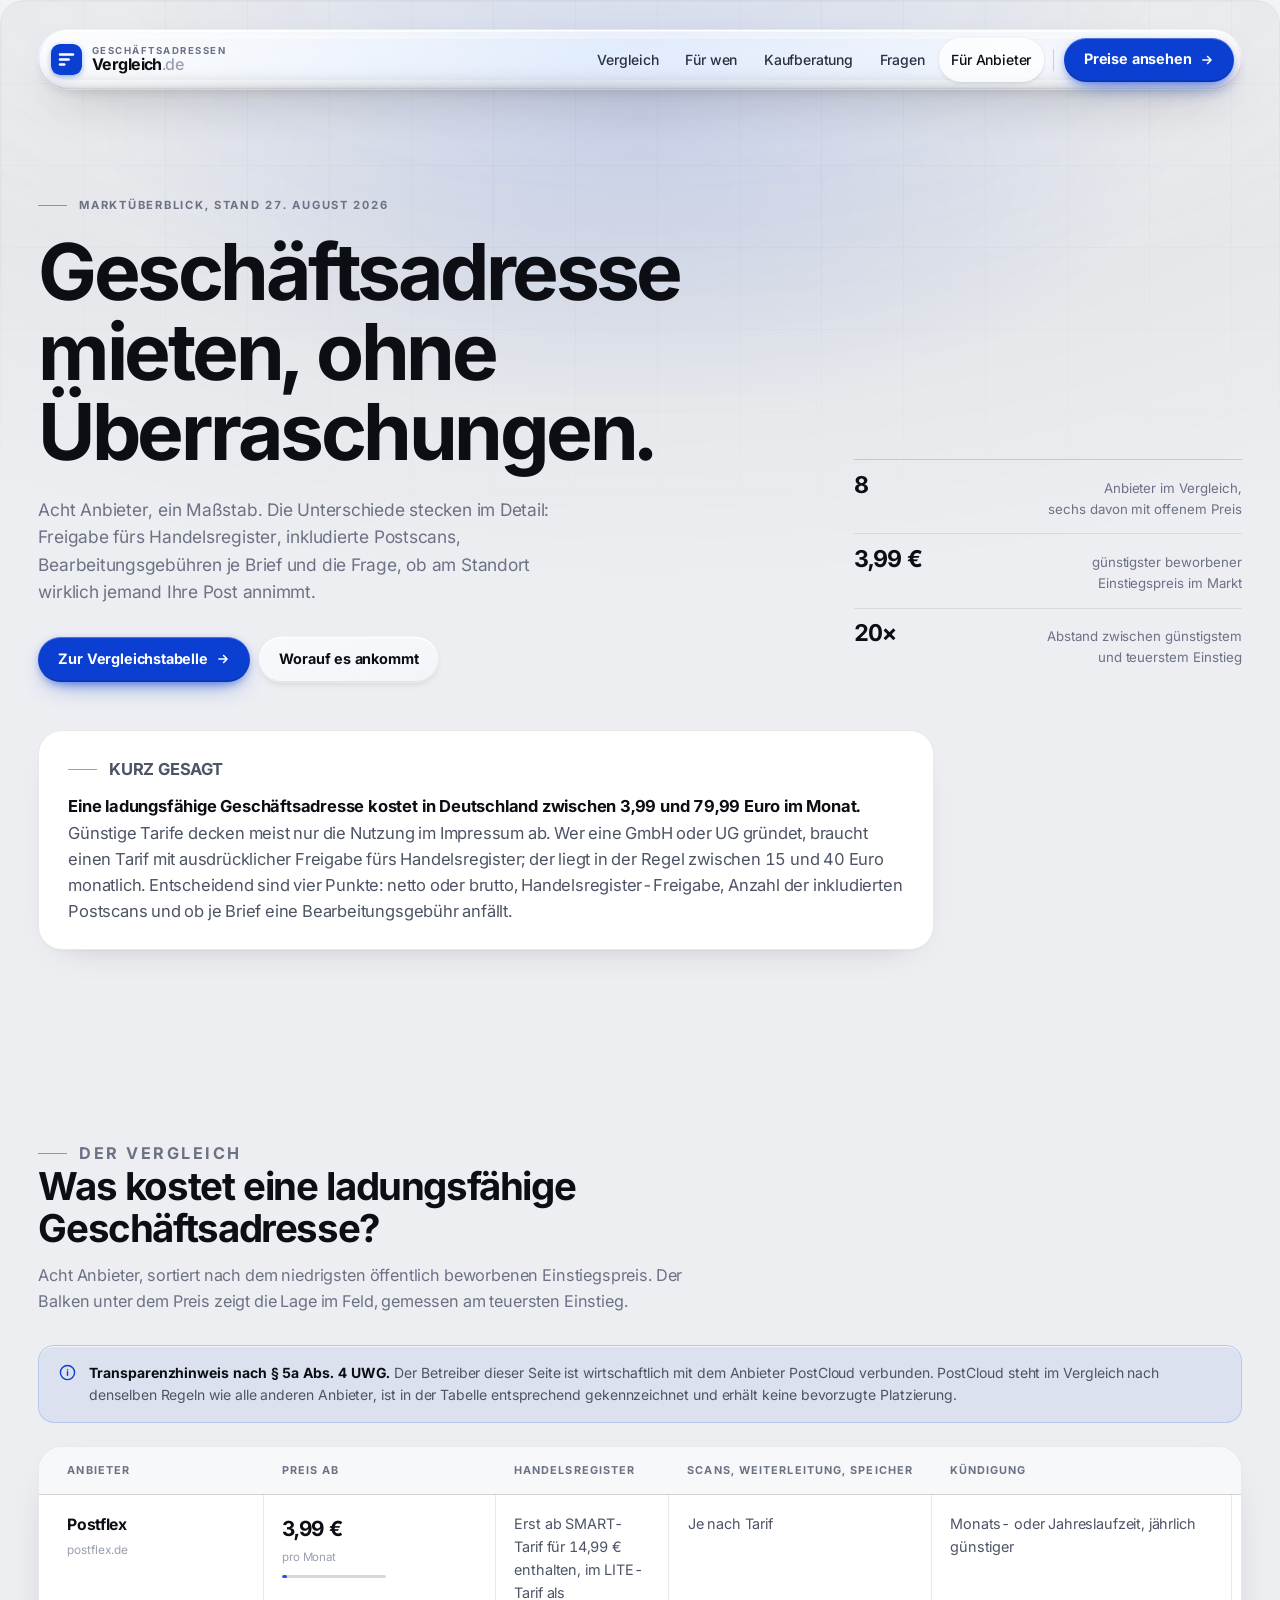
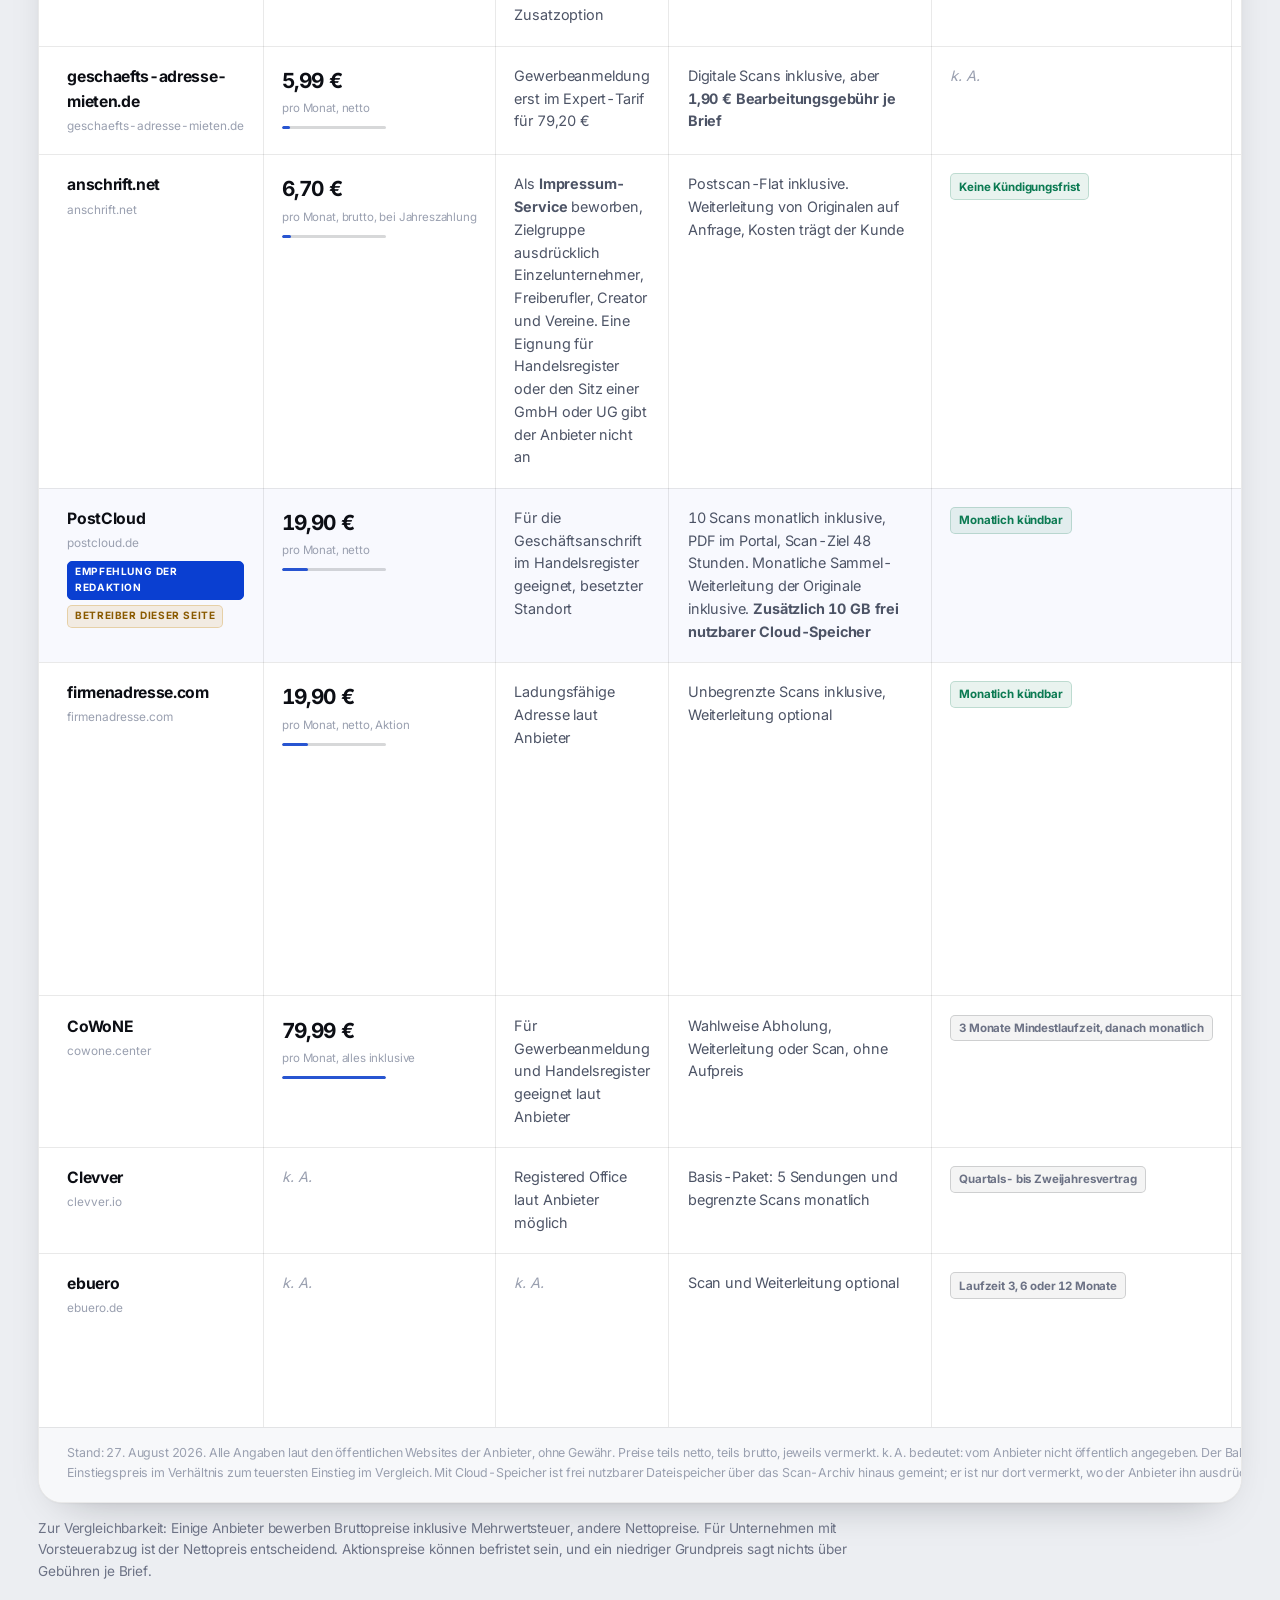
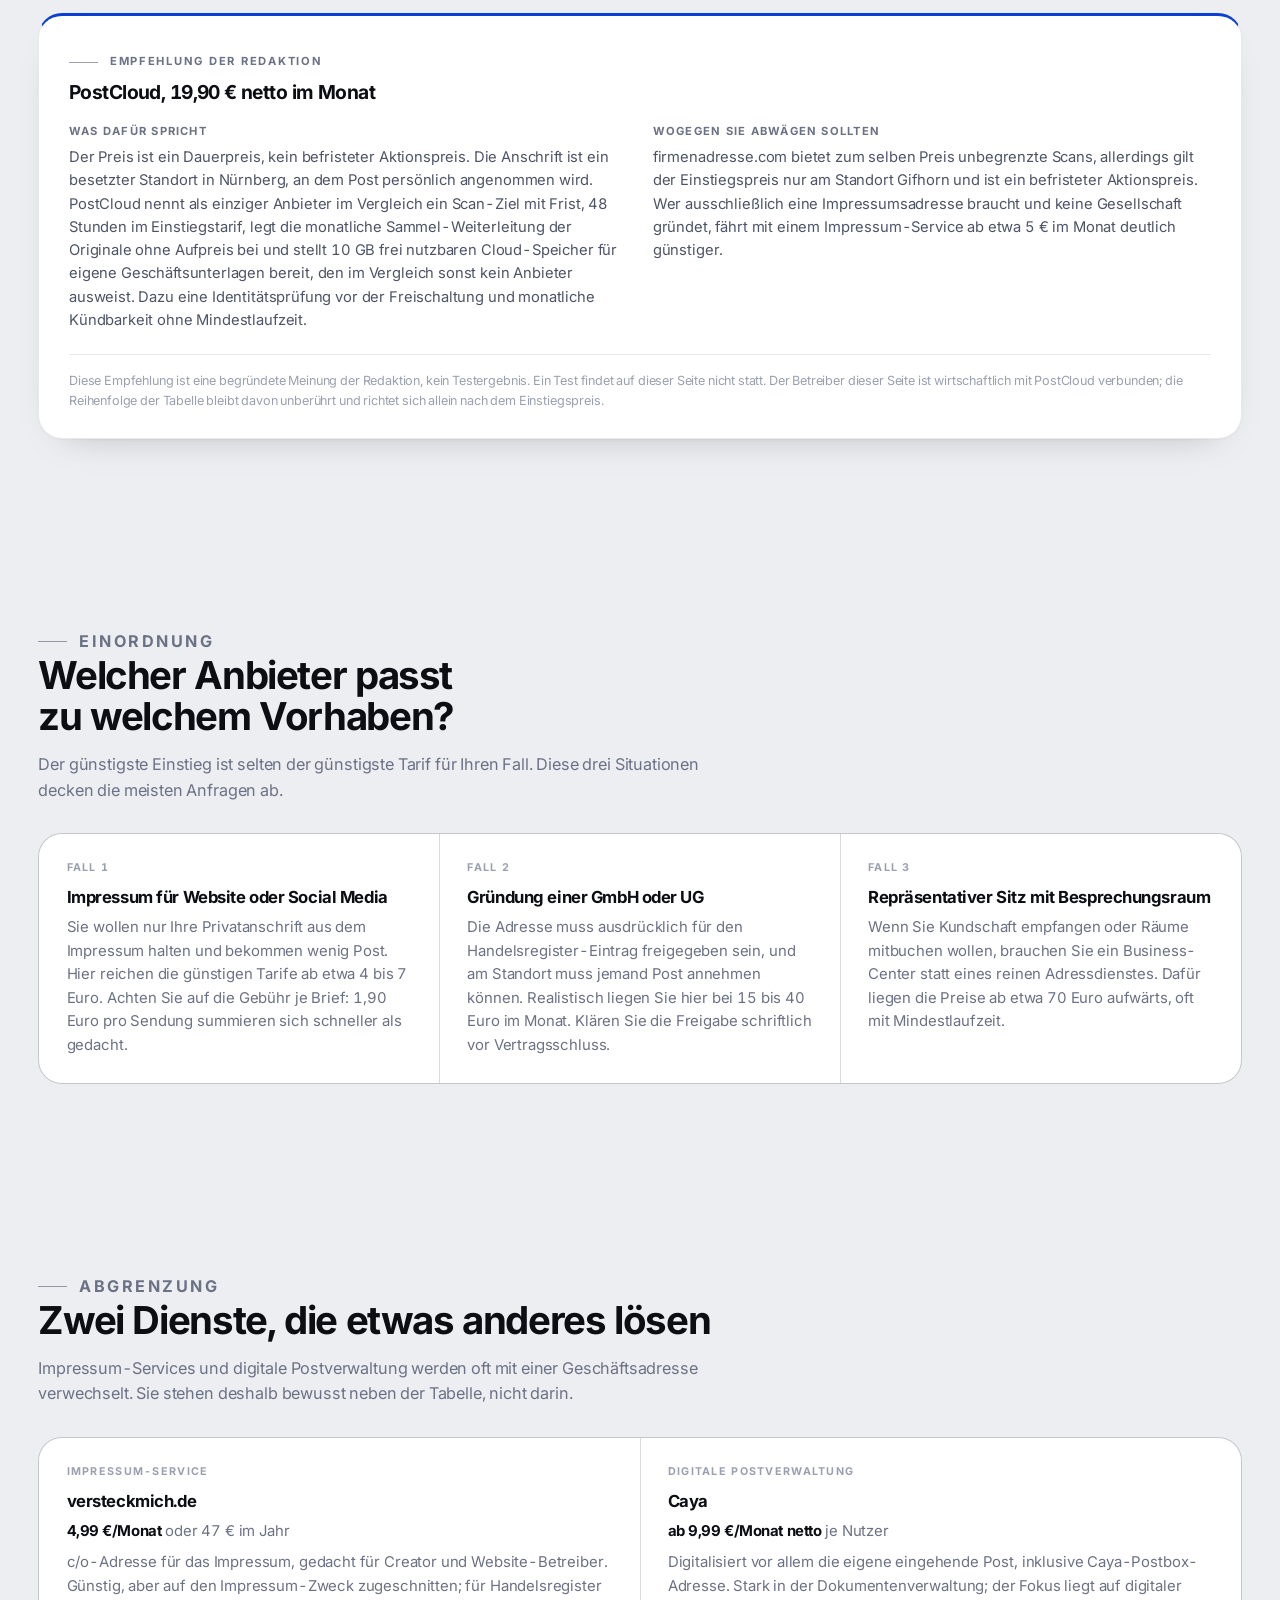
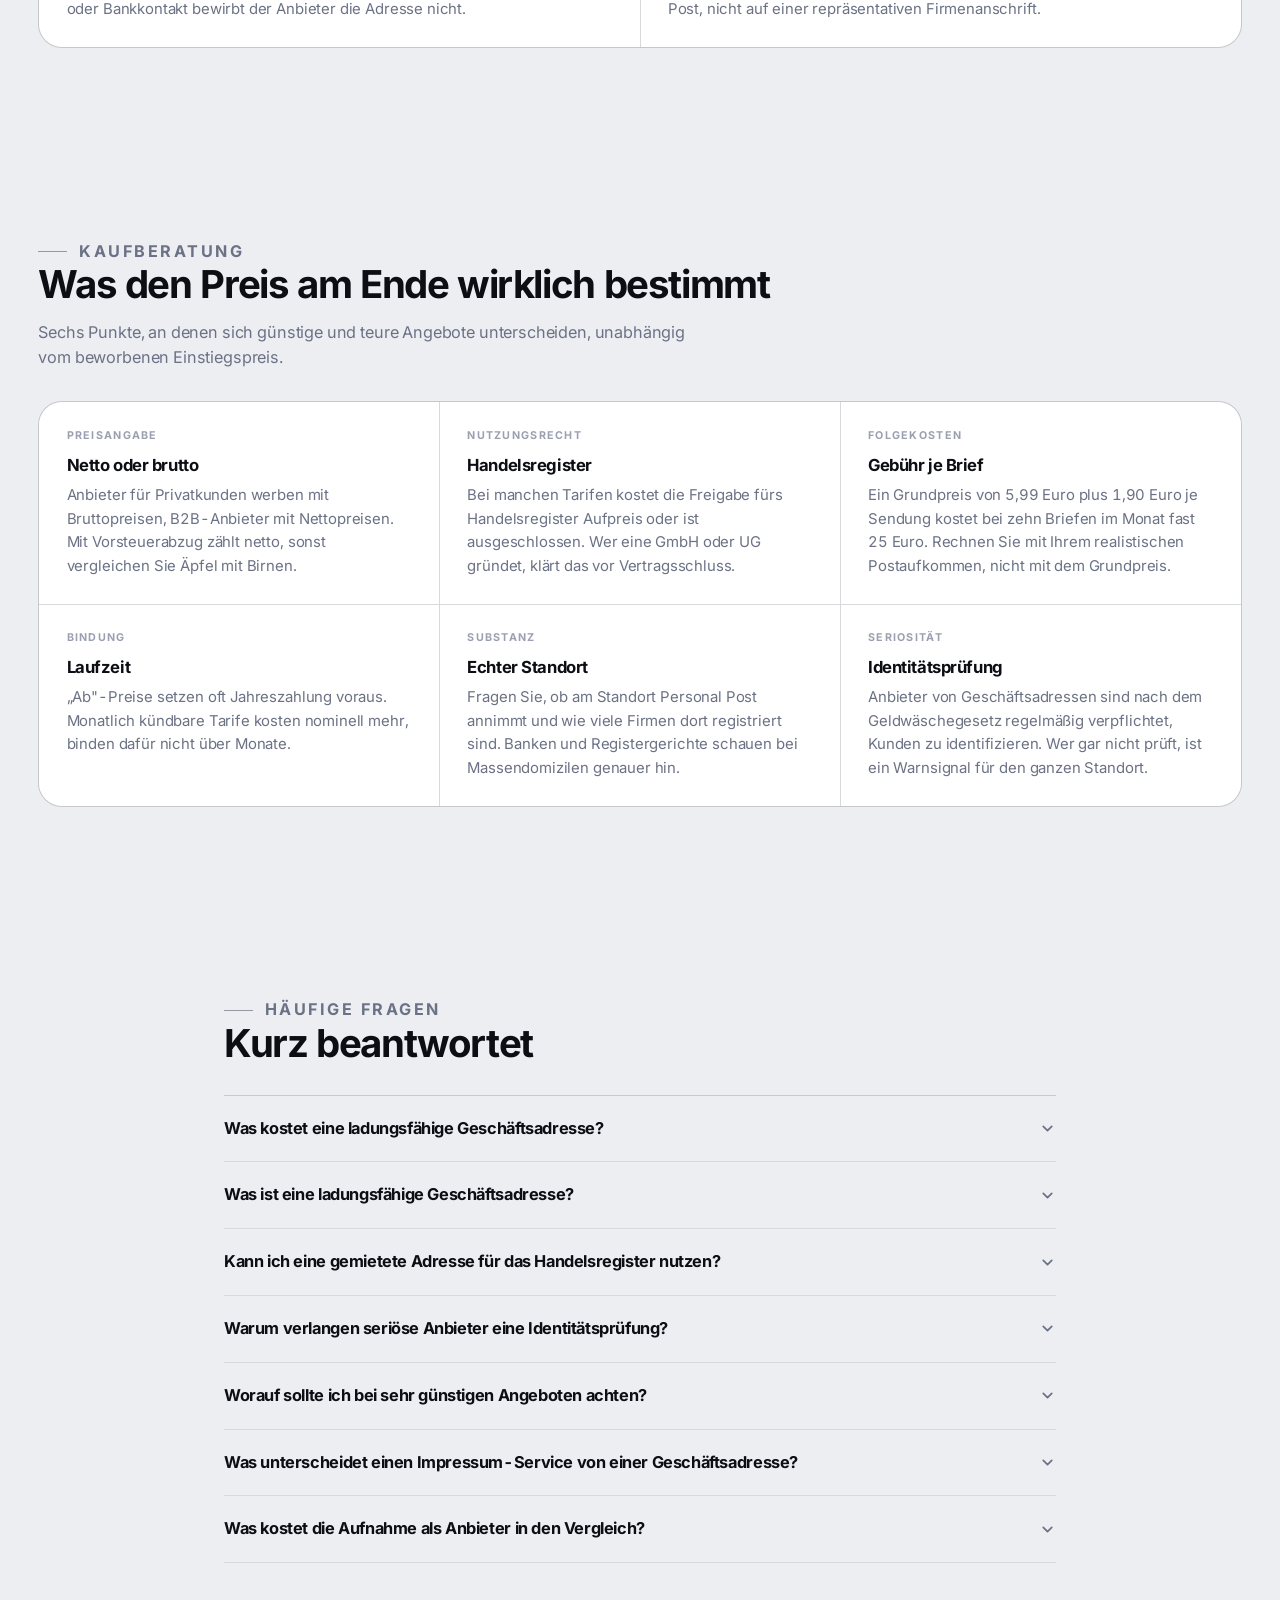
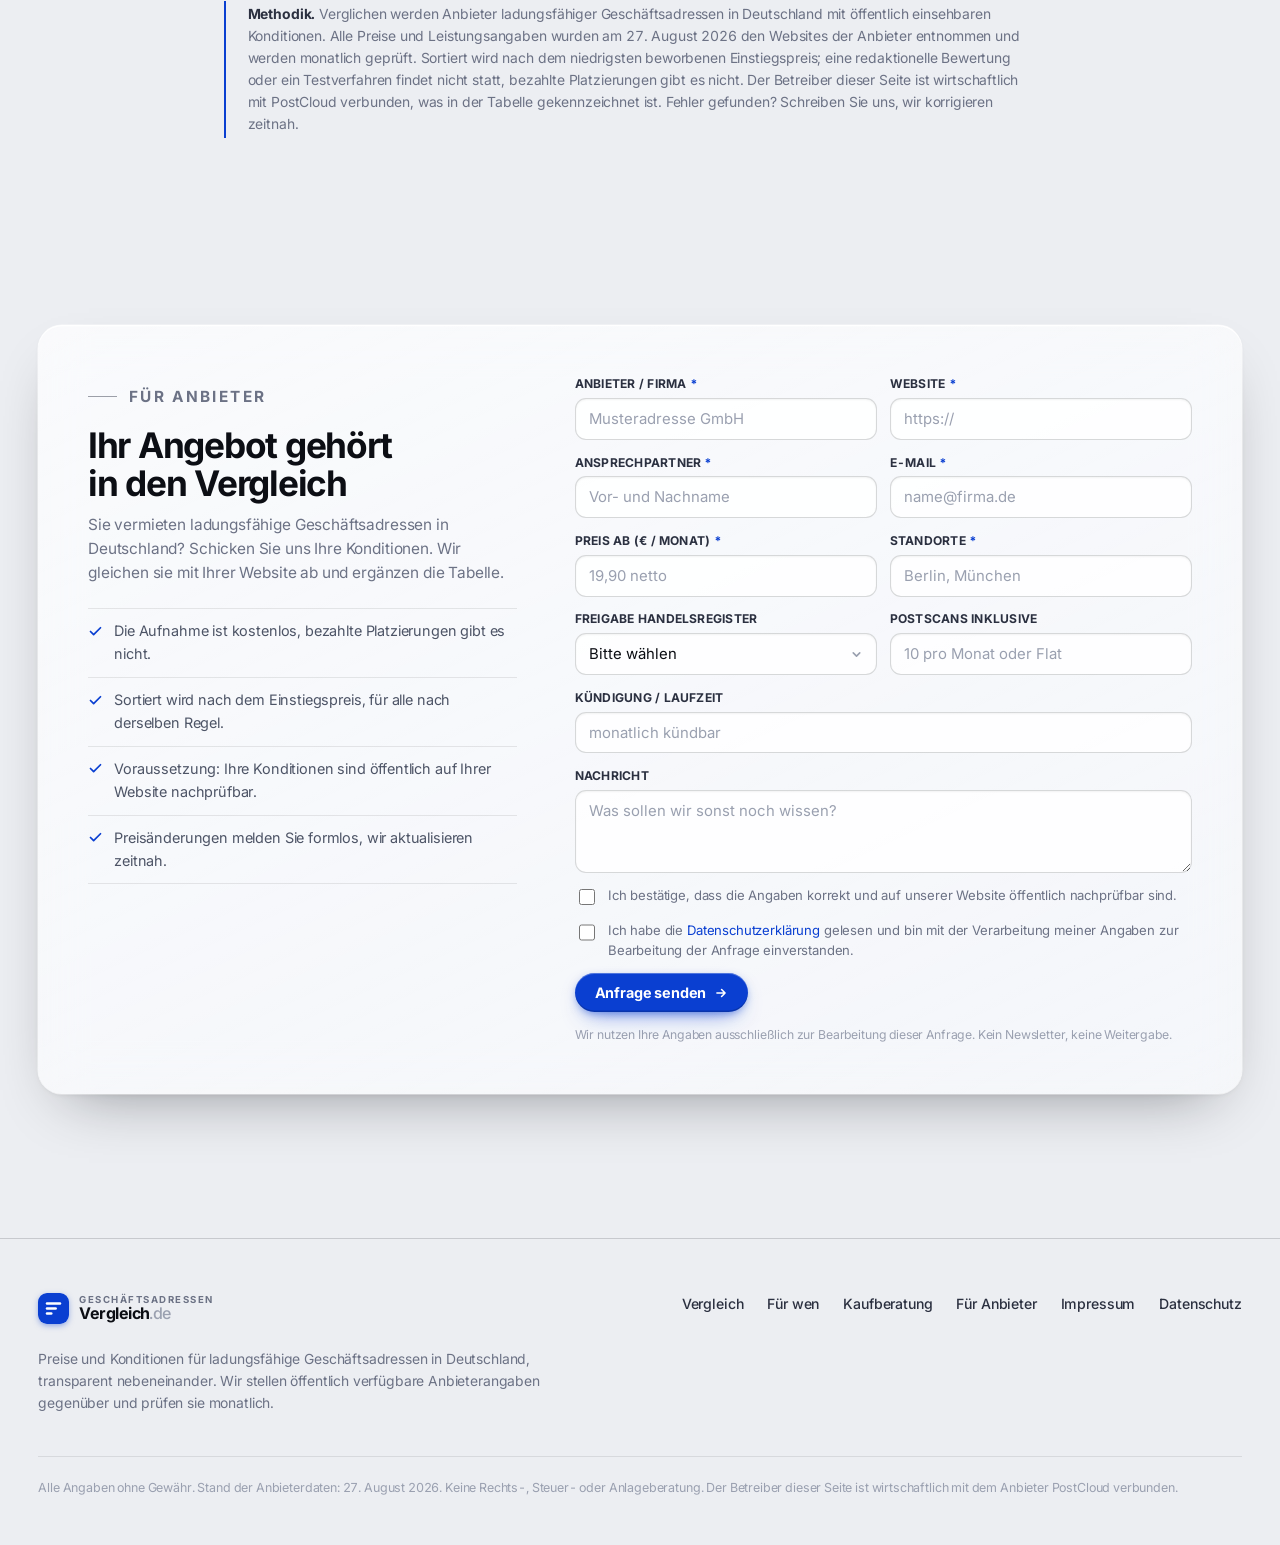
==== commit c67ff92a: "Scan-Ziel-Formulierung an postcloud.de angeglichen Auf postcloud.de heisst es Scan-Ziel, nicht zuges" ====
--- a/index.html
+++ b/index.html
@@ -226,7 +226,7 @@
                   <th scope="row" class="anbieter" data-label="Anbieter">PostCloud<span class="dom">postcloud.de</span><span class="rec">Empfehlung der Redaktion</span><span class="own">Betreiber dieser Seite</span></th>
                   <td class="preis" data-label="Preis ab"><span class="val">19,90 €</span><span class="unit">pro Monat, netto</span><span class="bar"><i style="width:24.9%"></i></span></td>
                   <td data-label="Handelsregister">Für die Geschäftsanschrift im Handelsregister geeignet, besetzter Standort</td>
-                  <td data-label="Scans, Weiterleitung, Speicher">10 Scans monatlich inklusive, PDF im Portal, Scan innerhalb von 48 Stunden zugesagt. Monatliche Sammel-Weiterleitung der Originale inklusive. <strong>Zusätzlich 10 GB frei nutzbarer Cloud-Speicher</strong></td>
+                  <td data-label="Scans, Weiterleitung, Speicher">10 Scans monatlich inklusive, PDF im Portal, Scan-Ziel 48 Stunden. Monatliche Sammel-Weiterleitung der Originale inklusive. <strong>Zusätzlich 10 GB frei nutzbarer Cloud-Speicher</strong></td>
                   <td data-label="Kündigung"><span class="chip">Monatlich kündbar</span></td>
                   <td data-label="Standorte">Nürnberg</td>
                 </tr>
@@ -274,7 +274,7 @@
           <div class="rec-cols">
             <div>
               <p class="rec-h">Was dafür spricht</p>
-              <p>Der Preis ist ein Dauerpreis, kein befristeter Aktionspreis. Die Anschrift ist ein besetzter Standort in Nürnberg, an dem Post persönlich angenommen wird. PostCloud sagt eine Scan-Frist zu, 48 Stunden im Einstiegstarif, legt die monatliche Sammel-Weiterleitung der Originale ohne Aufpreis bei und stellt 10 GB frei nutzbaren Cloud-Speicher für eigene Geschäftsunterlagen bereit, den im Vergleich sonst kein Anbieter ausweist. Dazu eine Identitätsprüfung vor der Freischaltung und monatliche Kündbarkeit ohne Mindestlaufzeit.</p>
+              <p>Der Preis ist ein Dauerpreis, kein befristeter Aktionspreis. Die Anschrift ist ein besetzter Standort in Nürnberg, an dem Post persönlich angenommen wird. PostCloud nennt als einziger Anbieter im Vergleich ein Scan-Ziel mit Frist, 48 Stunden im Einstiegstarif, legt die monatliche Sammel-Weiterleitung der Originale ohne Aufpreis bei und stellt 10 GB frei nutzbaren Cloud-Speicher für eigene Geschäftsunterlagen bereit, den im Vergleich sonst kein Anbieter ausweist. Dazu eine Identitätsprüfung vor der Freischaltung und monatliche Kündbarkeit ohne Mindestlaufzeit.</p>
             </div>
             <div>
               <p class="rec-h">Wogegen Sie abwägen sollten</p>
